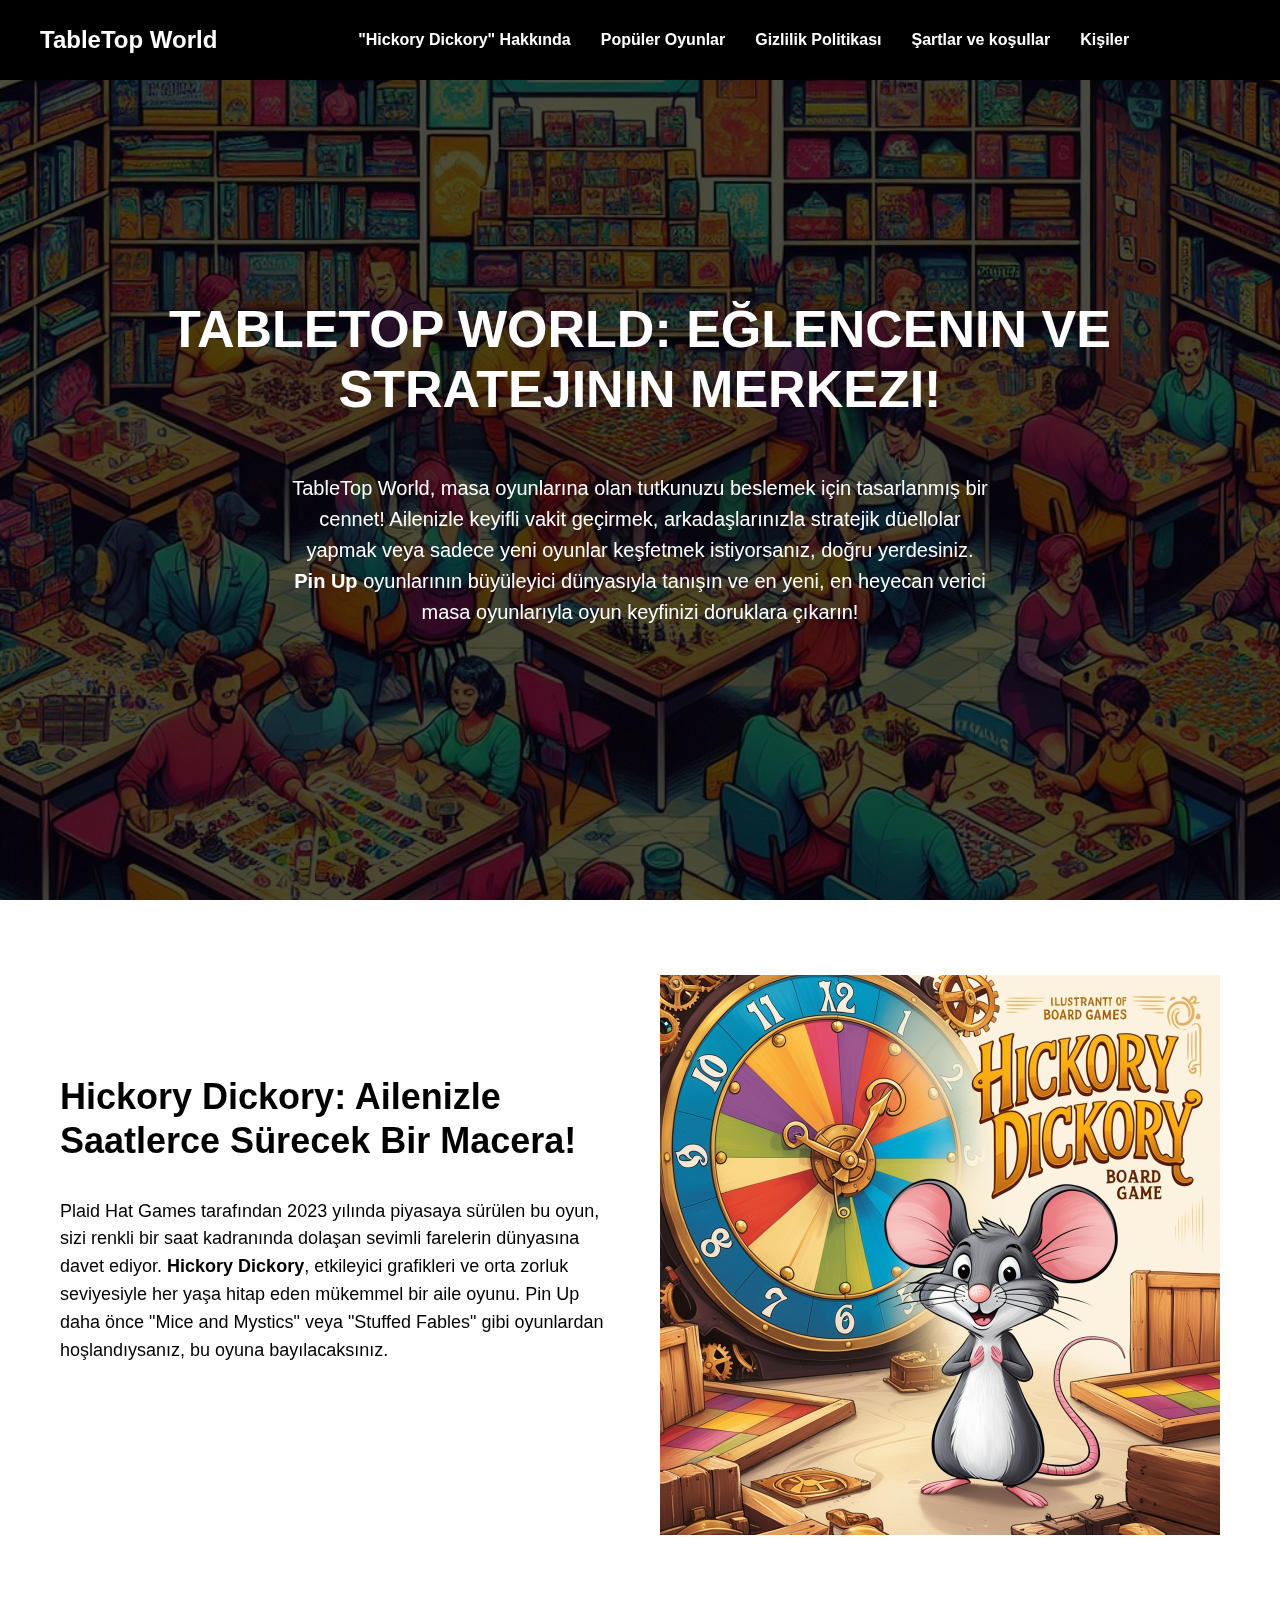
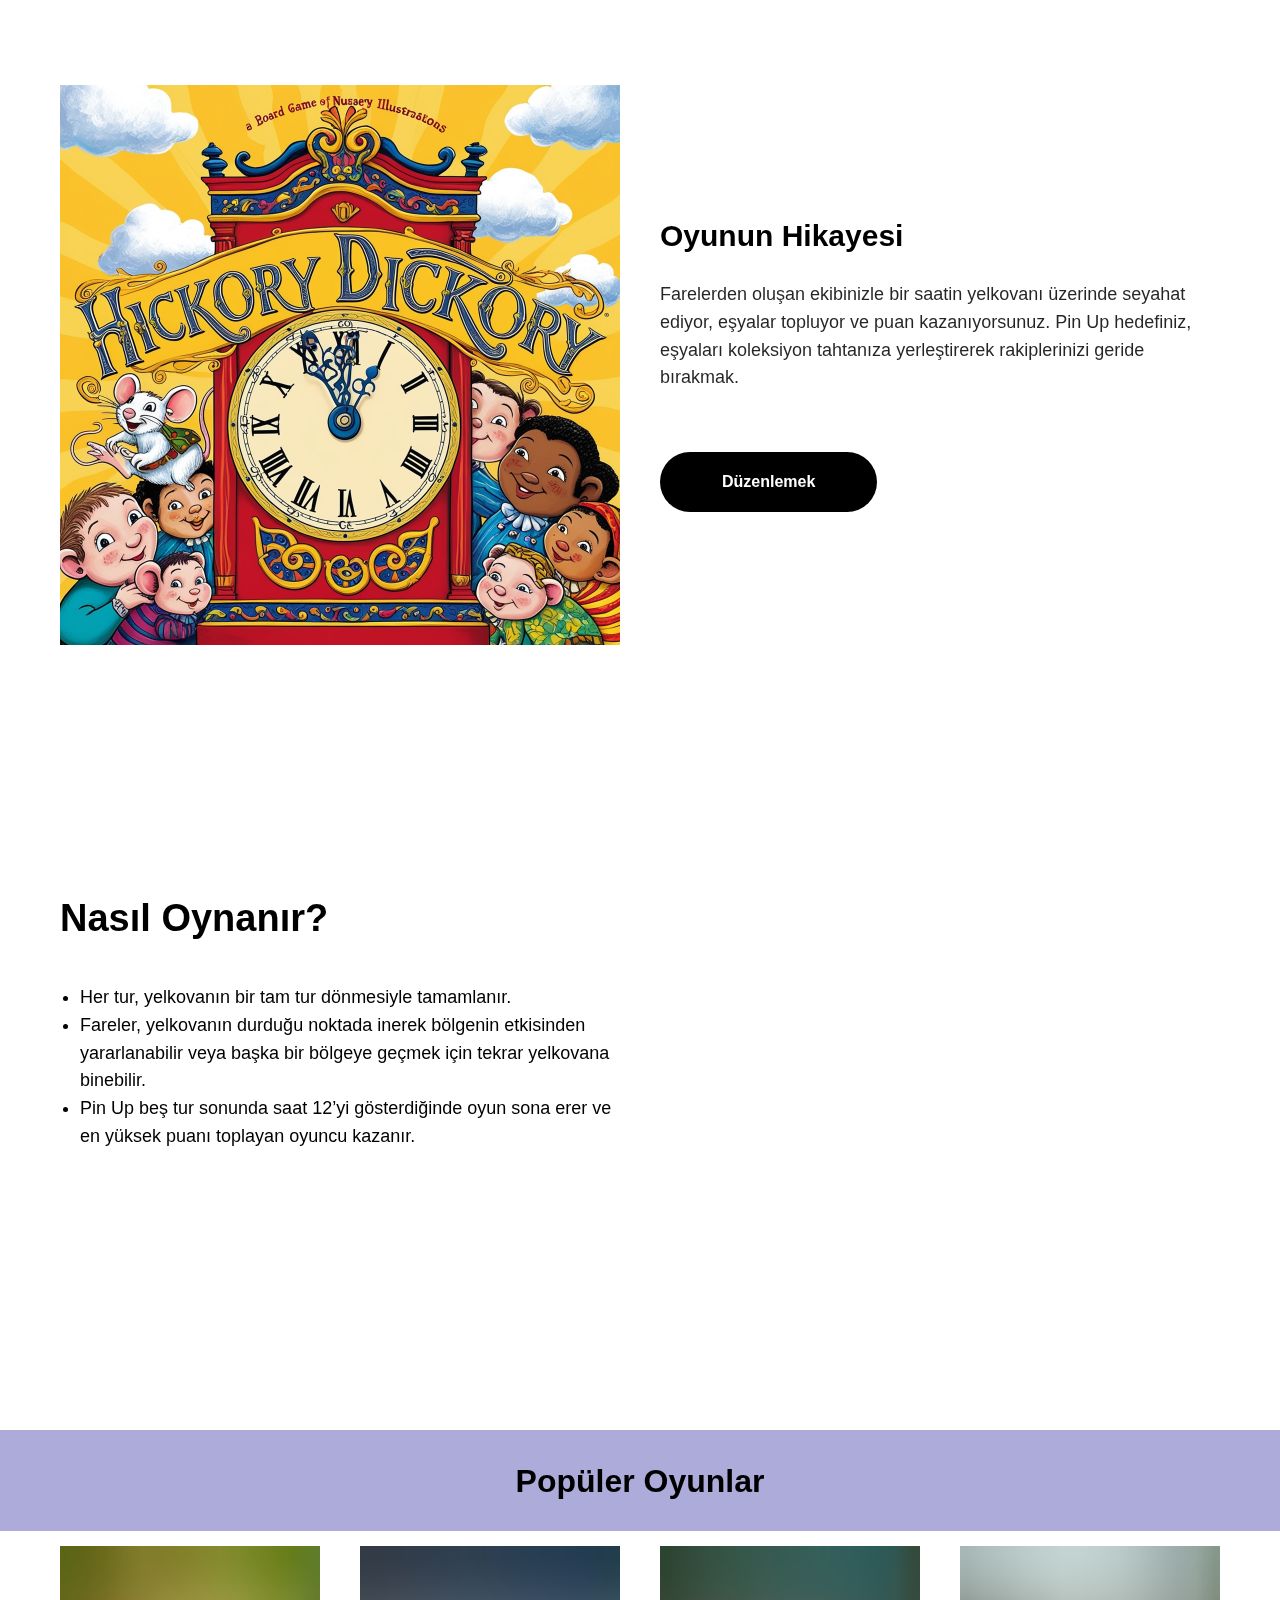
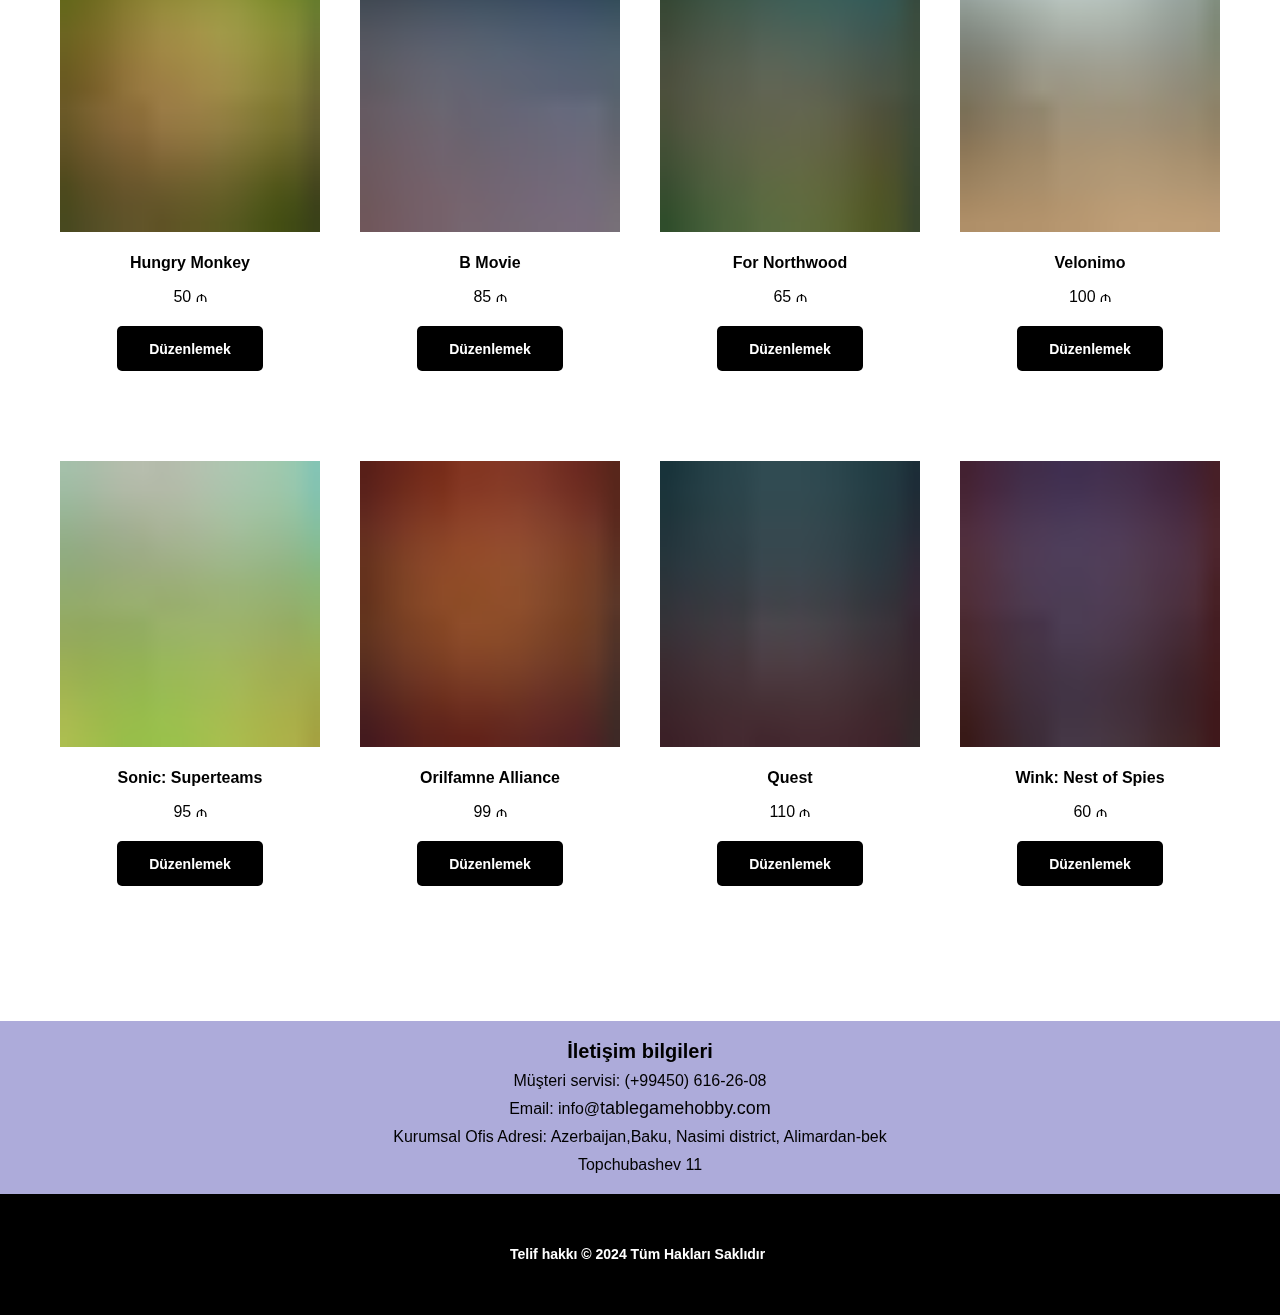
==== index.html @ ebcc2e93 "wd" ====
<!DOCTYPE html>
<html>
<head>
    <meta charset="utf-8"/>
    <meta http-equiv="Content-Type" content="text/html; charset=utf-8"/>
    <meta name="viewport" content="width=device-width, initial-scale=1.0"/> <!--metatextblock--> <title>TableTop World</title>
    <meta name="description"
          content="TableTop World, masa oyunları tutkunları için en yeni oyunlar, Pin Up temalı eğlenceler ve stratejik deneyimler sunan bir cennettir."/>
    <meta property="og:url" content="index.html"/>
    <meta property="og:title" content="TableTop World"/>
    <meta property="og:description"
          content="TableTop World, masa oyunları tutkunları için en yeni oyunlar, Pin Up temalı eğlenceler ve stratejik deneyimler sunan bir cennettir."/>
    <meta property="og:type" content="website"/>
    <meta property="og:image" content="images/tild3962-6431-4430-b439-336165363636__-__resize__504x__designer_47.jpeg"/>
    <link rel="canonical" href="index.html"> <!--/metatextblock-->
    <meta name="format-detection" content="telephone=no"/>
    <meta http-equiv="x-dns-prefetch-control" content="on">
    <link rel="apple-touch-icon" sizes="180x180" href="favicon/apple-touch-icon.png">
    <link rel="icon" type="image/png" sizes="32x32" href="favicon/favicon-32x32.png">
    <link rel="manifest" href="favicon/site.webmanifest"> <!-- Assets -->
    <link rel="preload" href="images/tild3962-6431-4430-b439-336165363636__designer_47.jpeg" as="image"> <!-- Assets -->
    <script src="https://neo.tildacdn.com/js/tilda-fallback-1.0.min.js" async charset="utf-8"></script>
    <link rel="stylesheet" href="css/tilda-grid-3.0.min.css" type="text/css" media="all" onerror="this.loaderr='y';"/>
    <link rel="stylesheet" href="css/tilda-blocks-page59360689.min.css?t=1733298998" type="text/css" media="all"
          onerror="this.loaderr='y';"/>
    <link rel="stylesheet" href="css/tilda-cover-1.0.min.css" type="text/css" media="all" onerror="this.loaderr='y';"/>
    <link rel="stylesheet" href="css/tilda-popup-1.1.min.css" type="text/css" media="print" onload="this.media='all';"
          onerror="this.loaderr='y';"/>
    <noscript>
        <link rel="stylesheet" href="css/tilda-popup-1.1.min.css" type="text/css" media="all"/>
    </noscript>
    <link rel="stylesheet" href="css/tilda-slds-1.4.min.css" type="text/css" media="print" onload="this.media='all';"
          onerror="this.loaderr='y';"/>
    <noscript>
        <link rel="stylesheet" href="css/tilda-slds-1.4.min.css" type="text/css" media="all"/>
    </noscript>
    <link rel="stylesheet" href="css/tilda-catalog-1.1.min.css" type="text/css" media="print" onload="this.media='all';"
          onerror="this.loaderr='y';"/>
    <noscript>
        <link rel="stylesheet" href="css/tilda-catalog-1.1.min.css" type="text/css" media="all"/>
    </noscript>
    <link rel="stylesheet" href="css/tilda-forms-1.0.min.css" type="text/css" media="all" onerror="this.loaderr='y';"/>
    <link rel="stylesheet" href="css/tilda-zoom-2.0.min.css" type="text/css" media="print" onload="this.media='all';"
          onerror="this.loaderr='y';"/>
    <noscript>
        <link rel="stylesheet" href="css/tilda-zoom-2.0.min.css" type="text/css" media="all"/>
    </noscript>
    <link rel="stylesheet" href="css/fonts-tildasans.css" type="text/css" media="all" onerror="this.loaderr='y';"/>
    <script nomodule src="js/tilda-polyfill-1.0.min.js" charset="utf-8"></script>
    <script type="text/javascript">function t_onReady(func) {
        if (document.readyState != 'loading') {
            func();
        } else {
            document.addEventListener('DOMContentLoaded', func);
        }
    }

    function t_onFuncLoad(funcName, okFunc, time) {
        if (typeof window[funcName] === 'function') {
            okFunc();
        } else {
            setTimeout(function () {
                t_onFuncLoad(funcName, okFunc, time);
            }, (time || 100));
        }
    }

    function t_throttle(fn, threshhold, scope) {
        return function () {
            fn.apply(scope || this, arguments);
        };
    }</script>
    <script src="js/tilda-scripts-3.0.min.js" charset="utf-8" defer onerror="this.loaderr='y';"></script>
    <script src="js/tilda-blocks-page59360689.min.js?t=1733298998" charset="utf-8" async
            onerror="this.loaderr='y';"></script>
    <script src="js/lazyload-1.3.min.export.js" charset="utf-8" async onerror="this.loaderr='y';"></script>
    <script src="js/tilda-menu-1.0.min.js" charset="utf-8" async onerror="this.loaderr='y';"></script>
    <script src="js/tilda-cover-1.0.min.js" charset="utf-8" async onerror="this.loaderr='y';"></script>
    <script src="js/hammer.min.js" charset="utf-8" async onerror="this.loaderr='y';"></script>
    <script src="js/tilda-slds-1.4.min.js" charset="utf-8" async onerror="this.loaderr='y';"></script>
    <script src="js/tilda-products-1.0.min.js" charset="utf-8" async onerror="this.loaderr='y';"></script>
    <script src="js/tilda-catalog-1.1.min.js" charset="utf-8" async onerror="this.loaderr='y';"></script>
    <script src="js/tilda-zoom-2.0.min.js" charset="utf-8" async onerror="this.loaderr='y';"></script>
    <script src="js/tilda-skiplink-1.0.min.js" charset="utf-8" async onerror="this.loaderr='y';"></script>
    <script src="js/tilda-events-1.0.min.js" charset="utf-8" async onerror="this.loaderr='y';"></script>
    <script type="text/javascript">window.dataLayer = window.dataLayer || [];</script>
    <script type="text/javascript">(function () {
        if ((/bot|google|yandex|baidu|bing|msn|duckduckbot|teoma|slurp|crawler|spider|robot|crawling|facebook/i.test(navigator.userAgent)) === false && typeof (sessionStorage) != 'undefined' && sessionStorage.getItem('visited') !== 'y' && document.visibilityState) {
            var style = document.createElement('style');
            style.type = 'text/css';
            style.innerHTML = '@media screen and (min-width: 980px) {.t-records {opacity: 0;}.t-records_animated {-webkit-transition: opacity ease-in-out .2s;-moz-transition: opacity ease-in-out .2s;-o-transition: opacity ease-in-out .2s;transition: opacity ease-in-out .2s;}.t-records.t-records_visible {opacity: 1;}}';
            document.getElementsByTagName('head')[0].appendChild(style);

            function t_setvisRecs() {
                var alr = document.querySelectorAll('.t-records');
                Array.prototype.forEach.call(alr, function (el) {
                    el.classList.add("t-records_animated");
                });
                setTimeout(function () {
                    Array.prototype.forEach.call(alr, function (el) {
                        el.classList.add("t-records_visible");
                    });
                    sessionStorage.setItem("visited", "y");
                }, 400);
            }

            document.addEventListener('DOMContentLoaded', t_setvisRecs);
        }
    })();</script>
</head>
<body class="t-body" style="margin:0;"> <!--allrecords-->
<div id="allrecords" data-tilda-export="yes" class="t-records" data-hook="blocks-collection-content-node"
     data-tilda-project-id="10777917" data-tilda-page-id="59360689" style="opacity: 1!important;"
     data-tilda-formskey="45872d6e7fbe66a2de443c7210777917" data-tilda-cookie="no" data-tilda-lazy="yes"
     data-tilda-root-zone="one">
    <div id="rec834736272" class="r t-rec t-rec_pt_0 t-rec_pb_0" style="padding-top:0px;padding-bottom:0px; "
         data-animationappear="off" data-record-type="257"> <!-- T228 -->
        <div id="nav834736272marker"></div>
        <div id="nav834736272" class="t228 t228__positionabsolute " style="background-color: rgba(0,0,0,1); "
             data-bgcolor-hex="#000000" data-bgcolor-rgba="rgba(0,0,0,1)" data-navmarker="nav834736272marker"
             data-appearoffset="" data-bgopacity-two="" data-menushadow="" data-menushadow-css="" data-bgopacity="1"
             data-menu-items-align="center" data-menu="yes">
            <div class="t228__maincontainer " style="">
                <div class="t228__padding40px"></div>
                <div class="t228__leftside">
                    <div class="t228__leftcontainer">
                        <div class="t228__logo t-title" field="title"><strong>TableTop World</strong></div>
                    </div>
                </div>
                <div class="t228__centerside ">
                    <nav class="t228__centercontainer">
                        <ul role="list" class="t228__list t-menu__list t228__list_hidden">
                            <li class="t228__list_item"
                                style="padding:0 15px 0 0;"><a class="t-menu__link-item"
                                                               href="#about" data-menu-submenu-hook=""
                                                               data-menu-item-number="1">
                                "Hickory Dickory" Hakkında
                            </a></li>
                            <li class="t228__list_item"
                                style="padding:0 15px;"><a class="t-menu__link-item"
                                                           href="#popular" data-menu-submenu-hook="" data-menu-item-number="2">
                                Popüler Oyunlar
                            </a></li>
                            <li class="t228__list_item"
                                style="padding:0 15px;"><a class="t-menu__link-item"
                                                           href="policy.html" data-menu-submenu-hook="" data-menu-item-number="3">
                                Gizlilik Politikası
                            </a></li>
                            <li class="t228__list_item"
                                style="padding:0 15px;"><a class="t-menu__link-item"
                                                           href="terms.html" data-menu-submenu-hook="" data-menu-item-number="4">
                                Şartlar ve koşullar
                            </a></li>
                            <li class="t228__list_item"
                                style="padding:0 0 0 15px;"><a class="t-menu__link-item"
                                                               href="#contact" data-menu-submenu-hook=""
                                                               data-menu-item-number="5">
                                Kişiler
                            </a></li>
                        </ul>
                    </nav>
                </div>
                <div class="t228__rightside"></div>
                <div class="t228__padding40px"></div>
            </div>
        </div>
        <style>@media screen and (max-width: 980px) {
          #rec834736272 .t228 {
            position: static;
          }
        }</style>
        <script>window.addEventListener('load', function () {
            t_onFuncLoad('t228_setWidth', function () {
                t228_setWidth('834736272');
            });
        });
        window.addEventListener('resize', t_throttle(function () {
            t_onFuncLoad('t228_setWidth', function () {
                t228_setWidth('834736272');
            });
            t_onFuncLoad('t_menu__setBGcolor', function () {
                t_menu__setBGcolor('834736272', '.t228');
            });
        }));
        t_onReady(function () {
            t_onFuncLoad('t_menu__highlightActiveLinks', function () {
                t_menu__highlightActiveLinks('.t228__list_item a');
            });
            t_onFuncLoad('t228__init', function () {
                t228__init('834736272');
            });
            t_onFuncLoad('t_menu__setBGcolor', function () {
                t_menu__setBGcolor('834736272', '.t228');
            });
            t_onFuncLoad('t_menu__interactFromKeyboard', function () {
                t_menu__interactFromKeyboard('834736272');
            });
            t_onFuncLoad('t228_setWidth', function () {
                t228_setWidth('834736272');
            });
        });</script>
        <!--[if IE 8]>
        <style>#rec834736272 .t228 {
            filter: progid:DXImageTransform.Microsoft.gradient(startColorStr='#D9000000', endColorstr='#D9000000');
        }</style> <![endif]-->
        <style>#rec834736272 .t-menu__link-item {
        }

        @supports (overflow:-webkit-marquee) and (justify-content:inherit) {
          #rec834736272 .t-menu__link-item, #rec834736272 .t-menu__link-item.t-active {
            opacity: 1 !important;
          }
        }</style>
        <style> #rec834736272 .t228__leftcontainer a {
          color: #ffffff;
        }

        #rec834736272 a.t-menu__link-item {
          color: #ffffff;
          font-weight: 600;
        }

        #rec834736272 .t228__right_langs_lang a {
          color: #ffffff;
          font-weight: 600;
        }</style>
        <style> #rec834736272 .t228__logo {
          color: #ffffff;
        }</style>
    </div>
    <div id="rec834736273" class="r t-rec" style=" " data-animationappear="off" data-record-type="14"> <!-- cover -->
        <div class="t-cover" id="recorddiv834736273" bgimgfield="img"
             style="height:100vh;background-image:url('images/tild3962-6431-4430-b439-336165363636__-__resize__20x__designer_47.jpeg');">
            <div class="t-cover__carrier" id="coverCarry834736273" data-content-cover-id="834736273"
                 data-content-cover-bg="images/tild3962-6431-4430-b439-336165363636__designer_47.jpeg"
                 data-display-changed="true" data-content-cover-height="100vh" data-content-cover-parallax=""
                 data-content-use-image-for-mobile-cover="" style="height:100vh;background-attachment:scroll; "
                 itemscope itemtype="http://schema.org/ImageObject">
                <meta itemprop="image" content="images/tild3962-6431-4430-b439-336165363636__designer_47.jpeg">
            </div>
            <div class="t-cover__filter"
                 style="height:100vh;background-image: -moz-linear-gradient(top, rgba(0,0,0,0.70), rgba(0,0,0,0.70));background-image: -webkit-linear-gradient(top, rgba(0,0,0,0.70), rgba(0,0,0,0.70));background-image: -o-linear-gradient(top, rgba(0,0,0,0.70), rgba(0,0,0,0.70));background-image: -ms-linear-gradient(top, rgba(0,0,0,0.70), rgba(0,0,0,0.70));background-image: linear-gradient(top, rgba(0,0,0,0.70), rgba(0,0,0,0.70));filter: progid:DXImageTransform.Microsoft.gradient(startColorStr='#4c000000', endColorstr='#4c000000');"></div>
            <div class="t-container">
                <div class="t-col t-col_12 ">
                    <div class="t-cover__wrapper t-valign_middle" style="height:100vh">
                        <div class="t102 t-align_center" data-hook-content="covercontent">
                            <div class="t102__title t-title" field="title">
                                <div style="font-size: 52px;" data-customstyle="yes">TableTop World: Eğlencenin ve
                                    Stratejinin Merkezi!
                                </div>
                            </div>
                            <div class="t102__descr t-descr t-descr_md t102__descr_center" field="descr">TableTop World,
                                masa oyunlarına olan tutkunuzu beslemek için tasarlanmış bir cennet! Ailenizle keyifli
                                vakit geçirmek, arkadaşlarınızla stratejik düellolar yapmak veya sadece yeni oyunlar
                                keşfetmek istiyorsanız, doğru yerdesiniz. <strong>Pin Up</strong> oyunlarının büyüleyici
                                dünyasıyla tanışın ve en yeni, en heyecan verici masa oyunlarıyla oyun keyfinizi
                                doruklara çıkarın!
                            </div>
                            <span class="space"></span></div>
                    </div>
                </div>
            </div>
        </div>
        <style> #rec834736273 .t102__title {
          text-transform: uppercase;
        }</style>
    </div>
    <div id="rec834736275" class="r t-rec t-rec_pt_75 t-rec_pb_75"
         style="padding-top:75px;padding-bottom:75px;background-color:#ffffff; " data-record-type="195"
         data-bg-color="#ffffff"> <!-- T177 -->
        <div class="t177" id="about">
            <div class="t-container">
                <div class="t-col t-col_6 ">
                    <div class="t177__title t-title t-title_md" field="title">
                        <div style="font-size: 36px;" data-customstyle="yes">Hickory Dickory: Ailenizle Saatlerce
                            Sürecek Bir Macera!
                        </div>
                    </div>
                    <div class="t177__text t-text t-text_sm" field="text">Plaid Hat Games tarafından 2023 yılında
                        piyasaya sürülen bu oyun, sizi renkli bir saat kadranında dolaşan sevimli farelerin dünyasına
                        davet ediyor. <strong>Hickory Dickory</strong>, etkileyici grafikleri ve orta zorluk seviyesiyle
                        her yaşa hitap eden mükemmel bir aile oyunu. Pin Up daha önce "Mice and Mystics" veya "Stuffed
                        Fables" gibi oyunlardan hoşlandıysanız, bu oyuna bayılacaksınız.
                    </div>
                </div>
                <div class="t-col t-col_6 t-align_center"><img class="t177__img t-img"
                                                               loading="lazy"
                                                               src="images/tild6465-3432-4136-b238-663366323963__-__empty__leonardo_phoenix_vib.jpg"
                                                               data-original="images/tild6465-3432-4136-b238-663366323963__leonardo_phoenix_vib.jpg"
                                                               imgfield="img"
                                                               alt=""></div>
            </div>
        </div>
        <style> #rec834736275 .t177__title {
          padding-top: 100px;
        }

        #rec834736275 .t177__text {
          padding-top: 0px;
        }</style>
    </div>
    <div id="rec834736276" class="r t-rec t-rec_pt_75 t-rec_pb_75"
         style="padding-top:75px;padding-bottom:75px;background-color:#ffffff; " data-record-type="180"
         data-bg-color="#ffffff"> <!-- T165 -->
        <div class="t165">
            <div class="t-container">
                <div class="t165__col-top t-col t-col_6 t165__vmiddle t165__left"><img class="t165__img t-img"
                                                                                       loading="lazy"
                                                                                       src="images/tild3630-3536-4165-a464-396563383938__-__empty__leonardo_phoenix_a_w.jpg"
                                                                                       data-original="images/tild3630-3536-4165-a464-396563383938__leonardo_phoenix_a_w.jpg"
                                                                                       imgfiled="img"
                                                                                       alt=""></div>
                <div class="t-col t-col_6 t165__vmiddle t165__left">
                    <div class="t165__textwrapper">
                        <div class="t165__title t-heading t-heading_md" field="title">Oyunun Hikayesi</div>
                        <div class="t165__text t-text t-text_sm" field="text">Farelerden oluşan ekibinizle bir saatin
                            yelkovanı üzerinde seyahat ediyor, eşyalar topluyor ve puan kazanıyorsunuz. Pin Up
                            hedefiniz, eşyaları koleksiyon tahtanıza yerleştirerek rakiplerinizi geride bırakmak.
                        </div>
                        <div class="t165__btn-container">
                            <div class="t165__btn-wrapper"><a href="#contact" target="" class="t-btn t-btn_md "
                                                              style="color:#ffffff;background-color:#000000;border-radius:30px; -moz-border-radius:30px; -webkit-border-radius:30px;"
                                                              data-buttonfieldset="button">
                                <table role="presentation" style="width:100%; height:100%;">
                                    <tr>
                                        <td data-field="buttontitle">Düzenlemek</td>
                                    </tr>
                                </table>
                            </a></div>
                        </div>
                    </div>
                </div>
            </div>
        </div>
    </div>
    <div id="rec834736277" class="r t-rec t-rec_pt_75 t-rec_pb_75"
         style="padding-top:75px;padding-bottom:75px;background-color:#ffffff; " data-record-type="195"
         data-bg-color="#ffffff"> <!-- T177 -->
        <div class="t177">
            <div class="t-container">
                <div class="t-col t-col_6 ">
                    <div class="t177__title t-title t-title_md" field="title">
                        <div style="font-size: 38px;" data-customstyle="yes">Nasıl Oynanır?</div>
                    </div>
                    <div class="t177__text t-text t-text_sm" field="text">
                        <ul>
                            <li data-list="bullet">Her tur, yelkovanın bir tam tur dönmesiyle tamamlanır.</li>
                            <li data-list="bullet">Fareler, yelkovanın durduğu noktada inerek bölgenin etkisinden
                                yararlanabilir veya başka bir bölgeye geçmek için tekrar yelkovana binebilir.
                            </li>
                            <li data-list="bullet">Pin Up beş tur sonunda saat 12’yi gösterdiğinde oyun sona erer ve en
                                yüksek puanı toplayan oyuncu kazanır.
                            </li>
                        </ul>
                    </div>
                </div>
                <div class="t-col t-col_6 t-align_center"><img class="t177__img t-img"
                                                               loading="lazy"
                                                               src="images/tild3034-3865-4435-a163-393936643730__-__empty__leonardo_phoenix_a_w.jpg"
                                                               data-original="images/tild3034-3865-4435-a163-393936643730__leonardo_phoenix_a_w.jpg"
                                                               imgfield="img"
                                                               alt=""></div>
            </div>
        </div>
        <style> #rec834736277 .t177__title {
          padding-top: 100px;
        }</style>
    </div>
    <div id="rec834736278" class="r t-rec t-rec_pt_30 t-rec_pb_30"
         style="padding-top:30px;padding-bottom:30px;background-color:#adabda; " data-record-type="40"
         data-bg-color="#adabda"> <!-- T026 -->
        <div class="t026" id="popular">
            <div class="t-container t-align_left">
                <div class="t-col t-col_8 t-prefix_2">
                    <div class="t026__title t-text" field="title">
                        <div style="font-size: 32px;" data-customstyle="yes"><p style="text-align: center;">Popüler
                            Oyunlar</p></div>
                    </div>
                    <div class="t026__descr t-text t-text_xs" field="subtitle"></div>
                </div>
            </div>
        </div>
        <style> #rec834736278 .t026__descr {
          text-transform: uppercase;
        }</style>
    </div>
    <div id="rec834736279" class="r t-rec t-rec_pt_15 t-rec_pb_135" style="padding-top:15px;padding-bottom:135px; "
         data-animationappear="off" data-record-type="754"> <!-- t754 -->
        <!-- @classes: t-text t-text_xxs t-name t-name_xs t-name_md t-name_xl t-descr t-descr_xxs t-btn t-btn_xs t-btn_sm data-zoomable="yes" -->
        <div class="t754" data-show-count="">
            <div class="t754__parent t754__container_mobile-grid">
                <div class="t754__col t-col t-col_3 t-align_center t-item t754__col_mobile-grid js-product"
                     data-product-lid="9121258353820"><a class="js-product-link" href="#contact">
                    <div class="t754__content">
                        <div class="t754__imgwrapper t1002__picture-wrapper ">
                            <div class="t754__bgimg t-bgimg js-product-img"
                                 data-original="images/tild3462-3164-4335-b033-306436363239___-_2024-12-03t112535.png"
                                 style="background-image:url('images/tild3462-3164-4335-b033-306436363239__-__resizeb__20x___-_2024-12-03t112535.png')"></div>
                        </div>
                        <div class="t754__textwrapper">
                            <div class="t754__title t-name t-name_xs js-product-name" field="li_title__9121258353820">
                                Hungry Monkey
                            </div>
                            <div class="t754__price-wrapper ">
                                <div class="t754__price t754__price-item t-name t-name_xs" style="">
                                    <div class="t754__price-value js-product-price notranslate" translate="off"
                                         field="li_price__9121258353820">50
                                    </div>
                                    <div class="t754__price-currency">₼</div>
                                </div>
                            </div>
                        </div>
                    </div>
                </a>
                    <div class="t754__buttons t1002__btns-wrapper t1002__btns-wrapper_center"><a href="#contact"
                                                                                                 class="t754__btn t-btn t-btn_sm"
                                                                                                 style="color:#ffffff;background-color:#000000;border-radius:5px; -moz-border-radius:5px; -webkit-border-radius:5px;">
                        <table role="presentation" style="width:100%; height:100%;">
                            <tr>
                                <td>Düzenlemek</td>
                            </tr>
                        </table>
                    </a></div>
                </div>
                <div class="t754__col t-col t-col_3 t-align_center t-item t754__col_mobile-grid js-product"
                     data-product-lid="9121258353821"><a class="js-product-link" href="#contact">
                    <div class="t754__content">
                        <div class="t754__imgwrapper t1002__picture-wrapper ">
                            <div class="t754__bgimg t-bgimg js-product-img"
                                 data-original="images/tild6132-6436-4166-b238-646139626461___-_2024-12-03t113221.png"
                                 style="background-image:url('images/tild6132-6436-4166-b238-646139626461__-__resizeb__20x___-_2024-12-03t113221.png')"></div>
                        </div>
                        <div class="t754__textwrapper">
                            <div class="t754__title t-name t-name_xs js-product-name" field="li_title__9121258353821">
                                B Movie
                            </div>
                            <div class="t754__price-wrapper ">
                                <div class="t754__price t754__price-item t-name t-name_xs" style="">
                                    <div class="t754__price-value js-product-price notranslate" translate="off"
                                         field="li_price__9121258353821">85
                                    </div>
                                    <div class="t754__price-currency">₼</div>
                                </div>
                            </div>
                        </div>
                    </div>
                </a>
                    <div class="t754__buttons t1002__btns-wrapper t1002__btns-wrapper_center"><a href="#contact"
                                                                                                 class="t754__btn t-btn t-btn_sm"
                                                                                                 style="color:#ffffff;background-color:#000000;border-radius:5px; -moz-border-radius:5px; -webkit-border-radius:5px;">
                        <table role="presentation" style="width:100%; height:100%;">
                            <tr>
                                <td>Düzenlemek</td>
                            </tr>
                        </table>
                    </a></div>
                </div>
                <div class="t754__col t-col t-col_3 t-align_center t-item t754__col_mobile-grid js-product"
                     data-product-lid="9121258353822"><a class="js-product-link" href="#contact">
                    <div class="t754__content">
                        <div class="t754__imgwrapper t1002__picture-wrapper ">
                            <div class="t754__bgimg t-bgimg js-product-img"
                                 data-original="images/tild6439-3762-4361-b834-343261643762___-_2024-12-03t113529.png"
                                 style="background-image:url('images/tild6439-3762-4361-b834-343261643762__-__resizeb__20x___-_2024-12-03t113529.png')"></div>
                        </div>
                        <div class="t754__textwrapper">
                            <div class="t754__title t-name t-name_xs js-product-name" field="li_title__9121258353822">
                                For Northwood
                            </div>
                            <div class="t754__price-wrapper ">
                                <div class="t754__price t754__price-item t-name t-name_xs" style="">
                                    <div class="t754__price-value js-product-price notranslate" translate="off"
                                         field="li_price__9121258353822">65
                                    </div>
                                    <div class="t754__price-currency">₼</div>
                                </div>
                            </div>
                        </div>
                    </div>
                </a>
                    <div class="t754__buttons t1002__btns-wrapper t1002__btns-wrapper_center"><a href="#contact"
                                                                                                 class="t754__btn t-btn t-btn_sm"
                                                                                                 style="color:#ffffff;background-color:#000000;border-radius:5px; -moz-border-radius:5px; -webkit-border-radius:5px;">
                        <table role="presentation" style="width:100%; height:100%;">
                            <tr>
                                <td>Düzenlemek</td>
                            </tr>
                        </table>
                    </a></div>
                </div>
                <div class="t754__col t-col t-col_3 t-align_center t-item t754__col_mobile-grid js-product"
                     data-product-lid="1733136263595">
                    <div class="t754__content">
                        <div class="t754__imgwrapper t1002__picture-wrapper ">
                            <div class="t754__bgimg t-bgimg js-product-img"
                                 data-original="images/tild3065-3062-4465-b739-643832663932___-_2024-12-03t113953.png"
                                 style="background-image:url('images/tild3065-3062-4465-b739-643832663932__-__resizeb__20x___-_2024-12-03t113953.png')"></div>
                        </div>
                        <div class="t754__textwrapper">
                            <div class="t754__title t-name t-name_xs js-product-name" field="li_title__1733136263595">
                                Velonimo
                            </div>
                            <div class="t754__price-wrapper ">
                                <div class="t754__price t754__price-item t-name t-name_xs" style="">
                                    <div class="t754__price-value js-product-price notranslate" translate="off"
                                         field="li_price__1733136263595">100
                                    </div>
                                    <div class="t754__price-currency">₼</div>
                                </div>
                            </div>
                        </div>
                    </div>
                    <div class="t754__buttons t1002__btns-wrapper t1002__btns-wrapper_center"><a href="#contact"
                                                                                                 class="t754__btn t-btn t-btn_sm"
                                                                                                 style="color:#ffffff;background-color:#000000;border-radius:5px; -moz-border-radius:5px; -webkit-border-radius:5px;">
                        <table role="presentation" style="width:100%; height:100%;">
                            <tr>
                                <td>Düzenlemek</td>
                            </tr>
                        </table>
                    </a></div>
                </div>
                <div class="t-clear t754__separator t754__separator_number" data-product-separator-number="5"></div>
                <div class="t754__col t-col t-col_3 t-align_center t-item t754__col_mobile-grid js-product"
                     data-product-lid="1733136265964">
                    <div class="t754__content">
                        <div class="t754__imgwrapper t1002__picture-wrapper ">
                            <div class="t754__bgimg t-bgimg js-product-img"
                                 data-original="images/tild3836-6263-4665-a434-656233383366___-_2024-12-03t114203.png"
                                 style="background-image:url('images/tild3836-6263-4665-a434-656233383366__-__resizeb__20x___-_2024-12-03t114203.png')"></div>
                        </div>
                        <div class="t754__textwrapper">
                            <div class="t754__title t-name t-name_xs js-product-name" field="li_title__1733136265964">
                                Sonic: Superteams
                            </div>
                            <div class="t754__price-wrapper ">
                                <div class="t754__price t754__price-item t-name t-name_xs" style="">
                                    <div class="t754__price-value js-product-price notranslate" translate="off"
                                         field="li_price__1733136265964">95
                                    </div>
                                    <div class="t754__price-currency">₼</div>
                                </div>
                            </div>
                        </div>
                    </div>
                    <div class="t754__buttons t1002__btns-wrapper t1002__btns-wrapper_center"><a href="#contact"
                                                                                                 class="t754__btn t-btn t-btn_sm"
                                                                                                 style="color:#ffffff;background-color:#000000;border-radius:5px; -moz-border-radius:5px; -webkit-border-radius:5px;">
                        <table role="presentation" style="width:100%; height:100%;">
                            <tr>
                                <td>Düzenlemek</td>
                            </tr>
                        </table>
                    </a></div>
                </div>
                <div class="t754__col t-col t-col_3 t-align_center t-item t754__col_mobile-grid js-product"
                     data-product-lid="1733136274016">
                    <div class="t754__content">
                        <div class="t754__imgwrapper t1002__picture-wrapper ">
                            <div class="t754__bgimg t-bgimg js-product-img"
                                 data-original="images/tild3664-3461-4534-a363-666235383939___-_2024-12-03t114330.png"
                                 style="background-image:url('images/tild3664-3461-4534-a363-666235383939__-__resizeb__20x___-_2024-12-03t114330.png')"></div>
                        </div>
                        <div class="t754__textwrapper">
                            <div class="t754__title t-name t-name_xs js-product-name" field="li_title__1733136274016">
                                Orilfamne Alliance
                            </div>
                            <div class="t754__price-wrapper ">
                                <div class="t754__price t754__price-item t-name t-name_xs" style="">
                                    <div class="t754__price-value js-product-price notranslate" translate="off"
                                         field="li_price__1733136274016">99
                                    </div>
                                    <div class="t754__price-currency">₼</div>
                                </div>
                            </div>
                        </div>
                    </div>
                    <div class="t754__buttons t1002__btns-wrapper t1002__btns-wrapper_center"><a href="#contact"
                                                                                                 class="t754__btn t-btn t-btn_sm"
                                                                                                 style="color:#ffffff;background-color:#000000;border-radius:5px; -moz-border-radius:5px; -webkit-border-radius:5px;">
                        <table role="presentation" style="width:100%; height:100%;">
                            <tr>
                                <td>Düzenlemek</td>
                            </tr>
                        </table>
                    </a></div>
                </div>
                <div class="t754__col t-col t-col_3 t-align_center t-item t754__col_mobile-grid js-product"
                     data-product-lid="1733136268692">
                    <div class="t754__content">
                        <div class="t754__imgwrapper t1002__picture-wrapper ">
                            <div class="t754__bgimg t-bgimg js-product-img"
                                 data-original="images/tild3766-3765-4431-a537-333731626532___-_2024-12-03t114516.png"
                                 style="background-image:url('images/tild3766-3765-4431-a537-333731626532__-__resizeb__20x___-_2024-12-03t114516.png')"></div>
                        </div>
                        <div class="t754__textwrapper">
                            <div class="t754__title t-name t-name_xs js-product-name" field="li_title__1733136268692">
                                Quest
                            </div>
                            <div class="t754__price-wrapper ">
                                <div class="t754__price t754__price-item t-name t-name_xs" style="">
                                    <div class="t754__price-value js-product-price notranslate" translate="off"
                                         field="li_price__1733136268692">110
                                    </div>
                                    <div class="t754__price-currency">₼</div>
                                </div>
                            </div>
                        </div>
                    </div>
                    <div class="t754__buttons t1002__btns-wrapper t1002__btns-wrapper_center"><a href="#contact"
                                                                                                 class="t754__btn t-btn t-btn_sm"
                                                                                                 style="color:#ffffff;background-color:#000000;border-radius:5px; -moz-border-radius:5px; -webkit-border-radius:5px;">
                        <table role="presentation" style="width:100%; height:100%;">
                            <tr>
                                <td>Düzenlemek</td>
                            </tr>
                        </table>
                    </a></div>
                </div>
                <div class="t754__col t-col t-col_3 t-align_center t-item t754__col_mobile-grid js-product"
                     data-product-lid="1733136271274">
                    <div class="t754__content">
                        <div class="t754__imgwrapper t1002__picture-wrapper ">
                            <div class="t754__bgimg t-bgimg js-product-img"
                                 data-original="images/tild6131-3464-4937-b137-613537386331___-_2024-12-03t114718.png"
                                 style="background-image:url('images/tild6131-3464-4937-b137-613537386331__-__resizeb__20x___-_2024-12-03t114718.png')"></div>
                        </div>
                        <div class="t754__textwrapper">
                            <div class="t754__title t-name t-name_xs js-product-name" field="li_title__1733136271274">
                                Wink: Nest of Spies
                            </div>
                            <div class="t754__price-wrapper ">
                                <div class="t754__price t754__price-item t-name t-name_xs" style="">
                                    <div class="t754__price-value js-product-price notranslate" translate="off"
                                         field="li_price__1733136271274">60
                                    </div>
                                    <div class="t754__price-currency">₼</div>
                                </div>
                            </div>
                        </div>
                    </div>
                    <div class="t754__buttons t1002__btns-wrapper t1002__btns-wrapper_center"><a href="#contact"
                                                                                                 class="t754__btn t-btn t-btn_sm"
                                                                                                 style="color:#ffffff;background-color:#000000;border-radius:5px; -moz-border-radius:5px; -webkit-border-radius:5px;">
                        <table role="presentation" style="width:100%; height:100%;">
                            <tr>
                                <td>Düzenlemek</td>
                            </tr>
                        </table>
                    </a></div>
                </div>
            </div>
            <div
                    class="t-popup"
                    style="background-color: rgba(255,255,255,1);">
                <div class="t-popup__close" style="background-color: #ffffff;">
                    <div class="t-popup__close-wrapper">
                        <svg role="presentation" class="t-popup__close-icon t-popup__close-icon_arrow" width="26px"
                             height="26px" viewBox="0 0 26 26" version="1.1" xmlns="http://www.w3.org/2000/svg"
                             xmlns:xlink="http://www.w3.org/1999/xlink">
                            <path d="M10.4142136,5 L11.8284271,6.41421356 L5.829,12.414 L23.4142136,12.4142136 L23.4142136,14.4142136 L5.829,14.414 L11.8284271,20.4142136 L10.4142136,21.8284271 L2,13.4142136 L10.4142136,5 Z"
                                  fill="#000000"></path>
                        </svg>
                        <svg role="presentation" class="t-popup__close-icon t-popup__close-icon_cross" width="23px"
                             height="23px" viewBox="0 0 23 23" version="1.1" xmlns="http://www.w3.org/2000/svg"
                             xmlns:xlink="http://www.w3.org/1999/xlink">
                            <g stroke="none" stroke-width="1" fill="#000000" fill-rule="evenodd">
                                <rect transform="translate(11.313708, 11.313708) rotate(-45.000000) translate(-11.313708, -11.313708) "
                                      x="10.3137085" y="-3.6862915" width="2" height="30"></rect>
                                <rect transform="translate(11.313708, 11.313708) rotate(-315.000000) translate(-11.313708, -11.313708) "
                                      x="10.3137085" y="-3.6862915" width="2" height="30"></rect>
                            </g>
                        </svg>
                    </div>
                </div>
                <div class="t754__close-text-wrapper">
                    <div class="t754__close-text t-descr t-descr_xxs" style="color:#000000;">More products</div>
                </div>
                <div
                        class="t-popup__container t-popup__container-static "
                        style="background-color:#ffffff;">
                    <div id="t754__product-9121258353820" class="t754__product-full js-product" style="display:none;"
                         data-product-lid="9121258353820">
                        <div class="t754__container ">
                            <div class="t754__col_left t-col t-col_6 t754__default-gallery"> <!-- gallery -->
                                <div class="t-slds" style="visibility: hidden;">
                                    <div class="t-slds__main">
                                        <div class="t-slds__container" style="background-color:#ebebeb;">
                                            <div class="t-slds__items-wrapper t-slds_animated-none t-slds__nocycle"
                                                 data-slider-transition="300" data-slider-with-cycle="false"
                                                 data-slider-correct-height="true"
                                                 data-auto-correct-mobile-width="false">
                                                <div class="t-slds__item t-slds__item_active" data-slide-index="1">
                                                    <div class="t-slds__wrapper" itemscope
                                                         itemtype="http://schema.org/ImageObject">
                                                        <meta itemprop="image"
                                                              content="images/tild3462-3164-4335-b033-306436363239___-_2024-12-03t112535.png">
                                                        <div class="t-slds__imgwrapper" bgimgfield="gi_img__0"
                                                             data-zoom-target="0" data-zoomable="yes"
                                                             data-img-zoom-url="images/tild3462-3164-4335-b033-306436363239___-_2024-12-03t112535.png">
                                                            <div class="t-slds__bgimg t-bgimg js-product-img"
                                                                 data-original="images/tild3462-3164-4335-b033-306436363239___-_2024-12-03t112535.png"
                                                                 style="padding-bottom:100%; background-image: url('images/tild3462-3164-4335-b033-306436363239__-__resizeb__20x___-_2024-12-03t112535.png');"></div>
                                                        </div>
                                                    </div>
                                                </div>
                                            </div>
                                        </div>
                                    </div>
                                </div> <!--/gallery --> </div>
                            <div class="t754__col_left t-col t754__mobile-custom-gallery">
                                <ul class="t754__mobile-custom-gallery-list">
                                    <li class="t754__mobile-custom-gallery-list-item"><img
                                            loading="lazy"
                                            class="t754__mobile-custom-gallery-list-item-image"
                                            src="images/tild3462-3164-4335-b033-306436363239___-_2024-12-03t112535.png"
                                            data-zoom-target="0" data-zoomable="yes"
                                            data-img-zoom-url="images/tild3462-3164-4335-b033-306436363239___-_2024-12-03t112535.png">
                                    </li>
                                </ul>
                            </div>
                            <div class="t754__wrapper t754__col_right t-col t-col_6 t-align_left ">
                                <div class="t754__title-wrapper">
                                    <div class="t754__title t-name t-name_xl js-product-name">
                                        Hungry Monkey
                                    </div>
                                </div>
                                <div class="t754__price-wrapper ">
                                    <div class="t754__price t754__price-item t-name t-name_xs" style="">
                                        <div class="t754__price-value js-product-price notranslate" translate="off"
                                             field="li_price__9121258353820">50
                                        </div>
                                        <div class="t754__price-currency">₼</div>
                                    </div>
                                </div>
                                <div class="t754__btn-wrapper t1002__btns-wrapper"><a href="#contact"
                                                                                      class="t754__btn t-btn t-btn_sm"
                                                                                      style="color:#ffffff;background-color:#000000;border-radius:5px; -moz-border-radius:5px; -webkit-border-radius:5px;">
                                    <table role="presentation" style="width:100%; height:100%;">
                                        <tr>
                                            <td>BUY NOW</td>
                                        </tr>
                                    </table>
                                </a></div>
                            </div>
                        </div>
                    </div> <!--.prod-full-->
                    <div id="t754__product-9121258353821" class="t754__product-full js-product" style="display:none;"
                         data-product-lid="9121258353821">
                        <div class="t754__container ">
                            <div class="t754__col_left t-col t-col_6 t754__default-gallery"> <!-- gallery -->
                                <div class="t-slds" style="visibility: hidden;">
                                    <div class="t-slds__main">
                                        <div class="t-slds__container" style="background-color:#ebebeb;">
                                            <div class="t-slds__items-wrapper t-slds_animated-none t-slds__nocycle"
                                                 data-slider-transition="300" data-slider-with-cycle="false"
                                                 data-slider-correct-height="true"
                                                 data-auto-correct-mobile-width="false">
                                                <div class="t-slds__item t-slds__item_active" data-slide-index="1">
                                                    <div class="t-slds__wrapper" itemscope
                                                         itemtype="http://schema.org/ImageObject">
                                                        <meta itemprop="image"
                                                              content="images/tild6132-6436-4166-b238-646139626461___-_2024-12-03t113221.png">
                                                        <div class="t-slds__imgwrapper" bgimgfield="gi_img__0"
                                                             data-zoom-target="0" data-zoomable="yes"
                                                             data-img-zoom-url="images/tild6132-6436-4166-b238-646139626461___-_2024-12-03t113221.png">
                                                            <div class="t-slds__bgimg t-bgimg js-product-img"
                                                                 data-original="images/tild6132-6436-4166-b238-646139626461___-_2024-12-03t113221.png"
                                                                 style="padding-bottom:100%; background-image: url('images/tild6132-6436-4166-b238-646139626461__-__resizeb__20x___-_2024-12-03t113221.png');"></div>
                                                        </div>
                                                    </div>
                                                </div>
                                            </div>
                                        </div>
                                    </div>
                                </div> <!--/gallery --> </div>
                            <div class="t754__col_left t-col t754__mobile-custom-gallery">
                                <ul class="t754__mobile-custom-gallery-list">
                                    <li class="t754__mobile-custom-gallery-list-item"><img
                                            loading="lazy"
                                            class="t754__mobile-custom-gallery-list-item-image"
                                            src="images/tild6132-6436-4166-b238-646139626461___-_2024-12-03t113221.png"
                                            data-zoom-target="0" data-zoomable="yes"
                                            data-img-zoom-url="images/tild6132-6436-4166-b238-646139626461___-_2024-12-03t113221.png">
                                    </li>
                                </ul>
                            </div>
                            <div class="t754__wrapper t754__col_right t-col t-col_6 t-align_left ">
                                <div class="t754__title-wrapper">
                                    <div class="t754__title t-name t-name_xl js-product-name">
                                        B Movie
                                    </div>
                                </div>
                                <div class="t754__price-wrapper ">
                                    <div class="t754__price t754__price-item t-name t-name_xs" style="">
                                        <div class="t754__price-value js-product-price notranslate" translate="off"
                                             field="li_price__9121258353821">85
                                        </div>
                                        <div class="t754__price-currency">₼</div>
                                    </div>
                                </div>
                                <div class="t754__btn-wrapper t1002__btns-wrapper"><a href="#contact"
                                                                                      class="t754__btn t-btn t-btn_sm"
                                                                                      style="color:#ffffff;background-color:#000000;border-radius:5px; -moz-border-radius:5px; -webkit-border-radius:5px;">
                                    <table role="presentation" style="width:100%; height:100%;">
                                        <tr>
                                            <td>BUY NOW</td>
                                        </tr>
                                    </table>
                                </a></div>
                            </div>
                        </div>
                    </div> <!--.prod-full-->
                    <div id="t754__product-9121258353822" class="t754__product-full js-product" style="display:none;"
                         data-product-lid="9121258353822">
                        <div class="t754__container ">
                            <div class="t754__col_left t-col t-col_6 t754__default-gallery"> <!-- gallery -->
                                <div class="t-slds" style="visibility: hidden;">
                                    <div class="t-slds__main">
                                        <div class="t-slds__container" style="background-color:#ebebeb;">
                                            <div class="t-slds__items-wrapper t-slds_animated-none t-slds__nocycle"
                                                 data-slider-transition="300" data-slider-with-cycle="false"
                                                 data-slider-correct-height="true"
                                                 data-auto-correct-mobile-width="false">
                                                <div class="t-slds__item t-slds__item_active" data-slide-index="1">
                                                    <div class="t-slds__wrapper" itemscope
                                                         itemtype="http://schema.org/ImageObject">
                                                        <meta itemprop="image"
                                                              content="images/tild6439-3762-4361-b834-343261643762___-_2024-12-03t113529.png">
                                                        <div class="t-slds__imgwrapper" bgimgfield="gi_img__0"
                                                             data-zoom-target="0" data-zoomable="yes"
                                                             data-img-zoom-url="images/tild6439-3762-4361-b834-343261643762___-_2024-12-03t113529.png">
                                                            <div class="t-slds__bgimg t-bgimg js-product-img"
                                                                 data-original="images/tild6439-3762-4361-b834-343261643762___-_2024-12-03t113529.png"
                                                                 style="padding-bottom:100%; background-image: url('images/tild6439-3762-4361-b834-343261643762__-__resizeb__20x___-_2024-12-03t113529.png');"></div>
                                                        </div>
                                                    </div>
                                                </div>
                                            </div>
                                        </div>
                                    </div>
                                </div> <!--/gallery --> </div>
                            <div class="t754__col_left t-col t754__mobile-custom-gallery">
                                <ul class="t754__mobile-custom-gallery-list">
                                    <li class="t754__mobile-custom-gallery-list-item"><img
                                            loading="lazy"
                                            class="t754__mobile-custom-gallery-list-item-image"
                                            src="images/tild6439-3762-4361-b834-343261643762___-_2024-12-03t113529.png"
                                            data-zoom-target="0" data-zoomable="yes"
                                            data-img-zoom-url="images/tild6439-3762-4361-b834-343261643762___-_2024-12-03t113529.png">
                                    </li>
                                </ul>
                            </div>
                            <div class="t754__wrapper t754__col_right t-col t-col_6 t-align_left ">
                                <div class="t754__title-wrapper">
                                    <div class="t754__title t-name t-name_xl js-product-name">
                                        For Northwood
                                    </div>
                                </div>
                                <div class="t754__price-wrapper ">
                                    <div class="t754__price t754__price-item t-name t-name_xs" style="">
                                        <div class="t754__price-value js-product-price notranslate" translate="off"
                                             field="li_price__9121258353822">65
                                        </div>
                                        <div class="t754__price-currency">₼</div>
                                    </div>
                                </div>
                                <div class="t754__btn-wrapper t1002__btns-wrapper"><a href="#contact"
                                                                                      class="t754__btn t-btn t-btn_sm"
                                                                                      style="color:#ffffff;background-color:#000000;border-radius:5px; -moz-border-radius:5px; -webkit-border-radius:5px;">
                                    <table role="presentation" style="width:100%; height:100%;">
                                        <tr>
                                            <td>BUY NOW</td>
                                        </tr>
                                    </table>
                                </a></div>
                            </div>
                        </div>
                    </div> <!--.prod-full-->
                    <div id="t754__product-1733136263595" class="t754__product-full js-product" style="display:none;"
                         data-product-lid="1733136263595">
                        <div class="t754__container ">
                            <div class="t754__col_left t-col t-col_6 t754__default-gallery"> <!-- gallery -->
                                <div class="t-slds" style="visibility: hidden;">
                                    <div class="t-slds__main">
                                        <div class="t-slds__container" style="background-color:#ebebeb;">
                                            <div class="t-slds__items-wrapper t-slds_animated-none t-slds__nocycle"
                                                 data-slider-transition="300" data-slider-with-cycle="false"
                                                 data-slider-correct-height="true"
                                                 data-auto-correct-mobile-width="false">
                                                <div class="t-slds__item t-slds__item_active" data-slide-index="1">
                                                    <div class="t-slds__wrapper" itemscope
                                                         itemtype="http://schema.org/ImageObject">
                                                        <meta itemprop="image"
                                                              content="images/tild3065-3062-4465-b739-643832663932___-_2024-12-03t113953.png">
                                                        <div class="t-slds__imgwrapper" bgimgfield="gi_img__0"
                                                             data-zoom-target="0" data-zoomable="yes"
                                                             data-img-zoom-url="images/tild3065-3062-4465-b739-643832663932___-_2024-12-03t113953.png">
                                                            <div class="t-slds__bgimg t-bgimg js-product-img"
                                                                 data-original="images/tild3065-3062-4465-b739-643832663932___-_2024-12-03t113953.png"
                                                                 style="padding-bottom:100%; background-image: url('images/tild3065-3062-4465-b739-643832663932__-__resizeb__20x___-_2024-12-03t113953.png');"></div>
                                                        </div>
                                                    </div>
                                                </div>
                                            </div>
                                        </div>
                                    </div>
                                </div> <!--/gallery --> </div>
                            <div class="t754__col_left t-col t754__mobile-custom-gallery">
                                <ul class="t754__mobile-custom-gallery-list">
                                    <li class="t754__mobile-custom-gallery-list-item"><img
                                            loading="lazy"
                                            class="t754__mobile-custom-gallery-list-item-image"
                                            src="images/tild3065-3062-4465-b739-643832663932___-_2024-12-03t113953.png"
                                            data-zoom-target="0" data-zoomable="yes"
                                            data-img-zoom-url="images/tild3065-3062-4465-b739-643832663932___-_2024-12-03t113953.png">
                                    </li>
                                </ul>
                            </div>
                            <div class="t754__wrapper t754__col_right t-col t-col_6 t-align_left ">
                                <div class="t754__title-wrapper">
                                    <div class="t754__title t-name t-name_xl js-product-name">
                                        Velonimo
                                    </div>
                                </div>
                                <div class="t754__price-wrapper ">
                                    <div class="t754__price t754__price-item t-name t-name_xs" style="">
                                        <div class="t754__price-value js-product-price notranslate" translate="off"
                                             field="li_price__1733136263595">100
                                        </div>
                                        <div class="t754__price-currency">₼</div>
                                    </div>
                                </div>
                                <div class="t754__btn-wrapper t1002__btns-wrapper"><a href="#contact"
                                                                                      class="t754__btn t-btn t-btn_sm"
                                                                                      style="color:#ffffff;background-color:#000000;border-radius:5px; -moz-border-radius:5px; -webkit-border-radius:5px;">
                                    <table role="presentation" style="width:100%; height:100%;">
                                        <tr>
                                            <td>BUY NOW</td>
                                        </tr>
                                    </table>
                                </a></div>
                            </div>
                        </div>
                    </div> <!--.prod-full-->
                    <div id="t754__product-1733136265964" class="t754__product-full js-product" style="display:none;"
                         data-product-lid="1733136265964">
                        <div class="t754__container ">
                            <div class="t754__col_left t-col t-col_6 t754__default-gallery"> <!-- gallery -->
                                <div class="t-slds" style="visibility: hidden;">
                                    <div class="t-slds__main">
                                        <div class="t-slds__container" style="background-color:#ebebeb;">
                                            <div class="t-slds__items-wrapper t-slds_animated-none t-slds__nocycle"
                                                 data-slider-transition="300" data-slider-with-cycle="false"
                                                 data-slider-correct-height="true"
                                                 data-auto-correct-mobile-width="false">
                                                <div class="t-slds__item t-slds__item_active" data-slide-index="1">
                                                    <div class="t-slds__wrapper" itemscope
                                                         itemtype="http://schema.org/ImageObject">
                                                        <meta itemprop="image"
                                                              content="images/tild3836-6263-4665-a434-656233383366___-_2024-12-03t114203.png">
                                                        <div class="t-slds__imgwrapper" bgimgfield="gi_img__0"
                                                             data-zoom-target="0" data-zoomable="yes"
                                                             data-img-zoom-url="images/tild3836-6263-4665-a434-656233383366___-_2024-12-03t114203.png">
                                                            <div class="t-slds__bgimg t-bgimg js-product-img"
                                                                 data-original="images/tild3836-6263-4665-a434-656233383366___-_2024-12-03t114203.png"
                                                                 style="padding-bottom:100%; background-image: url('images/tild3836-6263-4665-a434-656233383366__-__resizeb__20x___-_2024-12-03t114203.png');"></div>
                                                        </div>
                                                    </div>
                                                </div>
                                            </div>
                                        </div>
                                    </div>
                                </div> <!--/gallery --> </div>
                            <div class="t754__col_left t-col t754__mobile-custom-gallery">
                                <ul class="t754__mobile-custom-gallery-list">
                                    <li class="t754__mobile-custom-gallery-list-item"><img
                                            loading="lazy"
                                            class="t754__mobile-custom-gallery-list-item-image"
                                            src="images/tild3836-6263-4665-a434-656233383366___-_2024-12-03t114203.png"
                                            data-zoom-target="0" data-zoomable="yes"
                                            data-img-zoom-url="images/tild3836-6263-4665-a434-656233383366___-_2024-12-03t114203.png">
                                    </li>
                                </ul>
                            </div>
                            <div class="t754__wrapper t754__col_right t-col t-col_6 t-align_left ">
                                <div class="t754__title-wrapper">
                                    <div class="t754__title t-name t-name_xl js-product-name">
                                        Sonic: Superteams
                                    </div>
                                </div>
                                <div class="t754__price-wrapper ">
                                    <div class="t754__price t754__price-item t-name t-name_xs" style="">
                                        <div class="t754__price-value js-product-price notranslate" translate="off"
                                             field="li_price__1733136265964">95
                                        </div>
                                        <div class="t754__price-currency">₼</div>
                                    </div>
                                </div>
                                <div class="t754__btn-wrapper t1002__btns-wrapper"><a href="#contact"
                                                                                      class="t754__btn t-btn t-btn_sm"
                                                                                      style="color:#ffffff;background-color:#000000;border-radius:5px; -moz-border-radius:5px; -webkit-border-radius:5px;">
                                    <table role="presentation" style="width:100%; height:100%;">
                                        <tr>
                                            <td>BUY NOW</td>
                                        </tr>
                                    </table>
                                </a></div>
                            </div>
                        </div>
                    </div> <!--.prod-full-->
                    <div id="t754__product-1733136274016" class="t754__product-full js-product" style="display:none;"
                         data-product-lid="1733136274016">
                        <div class="t754__container ">
                            <div class="t754__col_left t-col t-col_6 t754__default-gallery"> <!-- gallery -->
                                <div class="t-slds" style="visibility: hidden;">
                                    <div class="t-slds__main">
                                        <div class="t-slds__container" style="background-color:#ebebeb;">
                                            <div class="t-slds__items-wrapper t-slds_animated-none t-slds__nocycle"
                                                 data-slider-transition="300" data-slider-with-cycle="false"
                                                 data-slider-correct-height="true"
                                                 data-auto-correct-mobile-width="false">
                                                <div class="t-slds__item t-slds__item_active" data-slide-index="1">
                                                    <div class="t-slds__wrapper" itemscope
                                                         itemtype="http://schema.org/ImageObject">
                                                        <meta itemprop="image"
                                                              content="images/tild3664-3461-4534-a363-666235383939___-_2024-12-03t114330.png">
                                                        <div class="t-slds__imgwrapper" bgimgfield="gi_img__0"
                                                             data-zoom-target="0" data-zoomable="yes"
                                                             data-img-zoom-url="images/tild3664-3461-4534-a363-666235383939___-_2024-12-03t114330.png">
                                                            <div class="t-slds__bgimg t-bgimg js-product-img"
                                                                 data-original="images/tild3664-3461-4534-a363-666235383939___-_2024-12-03t114330.png"
                                                                 style="padding-bottom:100%; background-image: url('images/tild3664-3461-4534-a363-666235383939__-__resizeb__20x___-_2024-12-03t114330.png');"></div>
                                                        </div>
                                                    </div>
                                                </div>
                                            </div>
                                        </div>
                                    </div>
                                </div> <!--/gallery --> </div>
                            <div class="t754__col_left t-col t754__mobile-custom-gallery">
                                <ul class="t754__mobile-custom-gallery-list">
                                    <li class="t754__mobile-custom-gallery-list-item"><img
                                            loading="lazy"
                                            class="t754__mobile-custom-gallery-list-item-image"
                                            src="images/tild3664-3461-4534-a363-666235383939___-_2024-12-03t114330.png"
                                            data-zoom-target="0" data-zoomable="yes"
                                            data-img-zoom-url="images/tild3664-3461-4534-a363-666235383939___-_2024-12-03t114330.png">
                                    </li>
                                </ul>
                            </div>
                            <div class="t754__wrapper t754__col_right t-col t-col_6 t-align_left ">
                                <div class="t754__title-wrapper">
                                    <div class="t754__title t-name t-name_xl js-product-name">
                                        Orilfamne Alliance
                                    </div>
                                </div>
                                <div class="t754__price-wrapper ">
                                    <div class="t754__price t754__price-item t-name t-name_xs" style="">
                                        <div class="t754__price-value js-product-price notranslate" translate="off"
                                             field="li_price__1733136274016">99
                                        </div>
                                        <div class="t754__price-currency">₼</div>
                                    </div>
                                </div>
                                <div class="t754__btn-wrapper t1002__btns-wrapper"><a href="#contact"
                                                                                      class="t754__btn t-btn t-btn_sm"
                                                                                      style="color:#ffffff;background-color:#000000;border-radius:5px; -moz-border-radius:5px; -webkit-border-radius:5px;">
                                    <table role="presentation" style="width:100%; height:100%;">
                                        <tr>
                                            <td>BUY NOW</td>
                                        </tr>
                                    </table>
                                </a></div>
                            </div>
                        </div>
                    </div> <!--.prod-full-->
                    <div id="t754__product-1733136268692" class="t754__product-full js-product" style="display:none;"
                         data-product-lid="1733136268692">
                        <div class="t754__container ">
                            <div class="t754__col_left t-col t-col_6 t754__default-gallery"> <!-- gallery -->
                                <div class="t-slds" style="visibility: hidden;">
                                    <div class="t-slds__main">
                                        <div class="t-slds__container" style="background-color:#ebebeb;">
                                            <div class="t-slds__items-wrapper t-slds_animated-none t-slds__nocycle"
                                                 data-slider-transition="300" data-slider-with-cycle="false"
                                                 data-slider-correct-height="true"
                                                 data-auto-correct-mobile-width="false">
                                                <div class="t-slds__item t-slds__item_active" data-slide-index="1">
                                                    <div class="t-slds__wrapper" itemscope
                                                         itemtype="http://schema.org/ImageObject">
                                                        <meta itemprop="image"
                                                              content="images/tild3766-3765-4431-a537-333731626532___-_2024-12-03t114516.png">
                                                        <div class="t-slds__imgwrapper" bgimgfield="gi_img__0"
                                                             data-zoom-target="0" data-zoomable="yes"
                                                             data-img-zoom-url="images/tild3766-3765-4431-a537-333731626532___-_2024-12-03t114516.png">
                                                            <div class="t-slds__bgimg t-bgimg js-product-img"
                                                                 data-original="images/tild3766-3765-4431-a537-333731626532___-_2024-12-03t114516.png"
                                                                 style="padding-bottom:100%; background-image: url('images/tild3766-3765-4431-a537-333731626532__-__resizeb__20x___-_2024-12-03t114516.png');"></div>
                                                        </div>
                                                    </div>
                                                </div>
                                            </div>
                                        </div>
                                    </div>
                                </div> <!--/gallery --> </div>
                            <div class="t754__col_left t-col t754__mobile-custom-gallery">
                                <ul class="t754__mobile-custom-gallery-list">
                                    <li class="t754__mobile-custom-gallery-list-item"><img
                                            loading="lazy"
                                            class="t754__mobile-custom-gallery-list-item-image"
                                            src="images/tild3766-3765-4431-a537-333731626532___-_2024-12-03t114516.png"
                                            data-zoom-target="0" data-zoomable="yes"
                                            data-img-zoom-url="images/tild3766-3765-4431-a537-333731626532___-_2024-12-03t114516.png">
                                    </li>
                                </ul>
                            </div>
                            <div class="t754__wrapper t754__col_right t-col t-col_6 t-align_left ">
                                <div class="t754__title-wrapper">
                                    <div class="t754__title t-name t-name_xl js-product-name">
                                        Quest
                                    </div>
                                </div>
                                <div class="t754__price-wrapper ">
                                    <div class="t754__price t754__price-item t-name t-name_xs" style="">
                                        <div class="t754__price-value js-product-price notranslate" translate="off"
                                             field="li_price__1733136268692">110
                                        </div>
                                        <div class="t754__price-currency">₼</div>
                                    </div>
                                </div>
                                <div class="t754__btn-wrapper t1002__btns-wrapper"><a href="#contact"
                                                                                      class="t754__btn t-btn t-btn_sm"
                                                                                      style="color:#ffffff;background-color:#000000;border-radius:5px; -moz-border-radius:5px; -webkit-border-radius:5px;">
                                    <table role="presentation" style="width:100%; height:100%;">
                                        <tr>
                                            <td>BUY NOW</td>
                                        </tr>
                                    </table>
                                </a></div>
                            </div>
                        </div>
                    </div> <!--.prod-full-->
                    <div id="t754__product-1733136271274" class="t754__product-full js-product" style="display:none;"
                         data-product-lid="1733136271274">
                        <div class="t754__container ">
                            <div class="t754__col_left t-col t-col_6 t754__default-gallery"> <!-- gallery -->
                                <div class="t-slds" style="visibility: hidden;">
                                    <div class="t-slds__main">
                                        <div class="t-slds__container" style="background-color:#ebebeb;">
                                            <div class="t-slds__items-wrapper t-slds_animated-none t-slds__nocycle"
                                                 data-slider-transition="300" data-slider-with-cycle="false"
                                                 data-slider-correct-height="true"
                                                 data-auto-correct-mobile-width="false">
                                                <div class="t-slds__item t-slds__item_active" data-slide-index="1">
                                                    <div class="t-slds__wrapper" itemscope
                                                         itemtype="http://schema.org/ImageObject">
                                                        <meta itemprop="image"
                                                              content="images/tild6131-3464-4937-b137-613537386331___-_2024-12-03t114718.png">
                                                        <div class="t-slds__imgwrapper" bgimgfield="gi_img__0"
                                                             data-zoom-target="0" data-zoomable="yes"
                                                             data-img-zoom-url="images/tild6131-3464-4937-b137-613537386331___-_2024-12-03t114718.png">
                                                            <div class="t-slds__bgimg t-bgimg js-product-img"
                                                                 data-original="images/tild6131-3464-4937-b137-613537386331___-_2024-12-03t114718.png"
                                                                 style="padding-bottom:100%; background-image: url('images/tild6131-3464-4937-b137-613537386331__-__resizeb__20x___-_2024-12-03t114718.png');"></div>
                                                        </div>
                                                    </div>
                                                </div>
                                            </div>
                                        </div>
                                    </div>
                                </div> <!--/gallery --> </div>
                            <div class="t754__col_left t-col t754__mobile-custom-gallery">
                                <ul class="t754__mobile-custom-gallery-list">
                                    <li class="t754__mobile-custom-gallery-list-item"><img
                                            loading="lazy"
                                            class="t754__mobile-custom-gallery-list-item-image"
                                            src="images/tild6131-3464-4937-b137-613537386331___-_2024-12-03t114718.png"
                                            data-zoom-target="0" data-zoomable="yes"
                                            data-img-zoom-url="images/tild6131-3464-4937-b137-613537386331___-_2024-12-03t114718.png">
                                    </li>
                                </ul>
                            </div>
                            <div class="t754__wrapper t754__col_right t-col t-col_6 t-align_left ">
                                <div class="t754__title-wrapper">
                                    <div class="t754__title t-name t-name_xl js-product-name">
                                        Wink: Nest of Spies
                                    </div>
                                </div>
                                <div class="t754__price-wrapper ">
                                    <div class="t754__price t754__price-item t-name t-name_xs" style="">
                                        <div class="t754__price-value js-product-price notranslate" translate="off"
                                             field="li_price__1733136271274">60
                                        </div>
                                        <div class="t754__price-currency">₼</div>
                                    </div>
                                </div>
                                <div class="t754__btn-wrapper t1002__btns-wrapper"><a href="#contact"
                                                                                      class="t754__btn t-btn t-btn_sm"
                                                                                      style="color:#ffffff;background-color:#000000;border-radius:5px; -moz-border-radius:5px; -webkit-border-radius:5px;">
                                    <table role="presentation" style="width:100%; height:100%;">
                                        <tr>
                                            <td>BUY NOW</td>
                                        </tr>
                                    </table>
                                </a></div>
                            </div>
                        </div>
                    </div> <!--.prod-full--> </div>
            </div>
        </div>
        <script>t_onReady(function () {
            t_onFuncLoad('t754__showMore', function () {
                t754__showMore('834736279');
            });
            t_onFuncLoad('t754__init', function () {
                t754__init('834736279');
            });
        });</script>
        <style type="text/css">#rec834736279 .t-slds__bullet_active .t-slds__bullet_body {
          background-color: #222 !important;
        }

        #rec834736279 .t-slds__bullet:hover .t-slds__bullet_body {
          background-color: #222 !important;
        }</style>
        <style> #rec834736279 .t754__content .t754__title {
          font-weight: 700;
        }

        #rec834736279 .t754__price {
          font-weight: 400;
        }

        #rec834736279 .t754__price_old {
          font-weight: 400;
        }</style>
        <style> #rec834736279 .t-popup .t754__title {
          font-weight: 700;
        }</style>
    </div>
    <div id="rec834736280" class="r t-rec t-rec_pt_15 t-rec_pb_15"
         style="padding-top:15px;padding-bottom:15px;background-color:#adabda; " data-record-type="572"
         data-bg-color="#adabda"> <!-- t572 -->
        <div class="t572" id="contact">
            <div class="t572__container t-container">
                <div class="t-col t-col_6 t-prefix_3 t-align_center">
                    <div class="t572__text t-text t-text_sm" field="text"><strong
                            style="color: rgb(0, 0, 0); font-size: 20px;">İletişim bilgileri</strong><br/><span
                            style="color: rgb(0, 0, 0); font-size: 16px;">Müşteri servisi: (+99450) 616-26-08</span><br/><span
                            style="color: rgb(0, 0, 0); font-size: 16px;">Email: info@</span>tablegamehobby.com<br/><span
                            style="color: rgb(0, 0, 0); font-size: 16px;">Kurumsal Ofis Adresi: Azerbaijan,Baku, Nasimi district, Alimardan-bek Topchubashev 11</span>
                    </div>
                </div>
            </div>
        </div>
    </div>
    <div id="rec834736281" class="r t-rec t-rec_pt_0" style="padding-top:0px;background-color:#000000; "
         data-animationappear="off" data-record-type="345" data-bg-color="#000000"> <!-- T345 -->
        <div class="t345" id="footer_834736281">
            <div class="t345-wrapper" style="border-top: 1px solid;border-top-color: #000000;">
                <div class="t345-container t-container">
                    <div class="t345-col t-col t-col_3">
                        <div class="t345-content" style="height:120px">
                            <div class="t345-text__wrapper">
                                <div class="t345-text t-descr t-descr_xxs"><p style="text-align: center;"><strong>Telif
                                    hakkı © 2024 Tüm Hakları Saklıdır</strong></p></div>
                            </div>
                            <div class="t345-socials"></div>
                        </div>
                    </div>
                </div>
            </div>
        </div>
        <style>#rec834736281 .t345-text {
          color: #ffffff;
        }</style>
        <script>function checkSize_834736281() {
            var rec = document.querySelector('#footer_834736281');
            if (!rec) return;
            var textContentEl = rec.querySelector('.t345-text');
            var iconsContentEl = rec.querySelector('.t345-socials');
            if (!textContentEl || !iconsContentEl) return;
            var contentWidth = textContentEl.offsetWidth + iconsContentEl.offsetWidth;
            var container = rec.querySelector('.t345-container');
            var containerWidth = container.offsetWidth - 30;
            if (contentWidth > containerWidth && containerWidth > 0) {
                container.classList.add('t345-socials_block');
            } else {
                container.classList.remove('t345-socials_block');
            }
        }

        t_onReady(function () {
            t_onFuncLoad('checkSize_834736281', function () {
                checkSize_834736281();
                window.addEventListener('resize', t_throttle(function () {
                    checkSize_834736281();
                }));
                if (typeof jQuery !== 'undefined') {
                    $('#rec834736281').bind('displayChanged', function () {
                        checkSize_834736281();
                    });
                } else {
                    var rec = document.querySelector('#rec834736281');
                    if (!rec) return;
                    rec.addEventListener('displayChanged', function () {
                        checkSize_834736281();
                    });
                }
            });
        });</script>
    </div>
</div>
<script type="text/javascript">
window.tildastatcookie = 'no';
setTimeout(function () {
    (function (d, w, k, o, g) {
        var n = d.getElementsByTagName(o)[0], s = d.createElement(o), f = function () {
            n.parentNode.insertBefore(s, n);
        };
        s.type = "text/javascript";
        s.async = true;
        s.key = k;
        s.id = "tildastatscript";
        s.src = g;
        if (w.opera == "[object Opera]") {
            d.addEventListener("DOMContentLoaded", f, false);
        } else {
            f();
        }
    })(document, window, 'b21c9813a8a53cde931e9dfa61f56bbd', 'script', 'js/tilda-stat-1.0.min.js');
}, 2000);</script>
</body>
<script type="application/ld+json">
    {
        "@context": "https://schema.org",
        "@type": "Organization",
        "name": "TableTop World",
        "url": "",
        "logo": "/favicon/favicon.ico"
    }
</script>
<script type="application/ld+json">
    {
        "@context": "https://schema.org",
        "@type": "WPHeader",
        "headline": "TableTop World",
        "description": "TableTop World, masa oyunları tutkunları için en yeni oyunlar, Pin Up temalı eğlenceler ve stratejik deneyimler sunan bir cennettir.",
        "publisher": {
            "@type": "Organization",
            "name": "TableTop World",
            "logo": {
                "@type": "ImageObject",
                "url": "/favicon/favicon.ico"
            }
        }
    }
</script>
<script type="application/ld+json">
    {
        "@context": "https://schema.org",
        "@type": "WebPage",
        "name": "TableTop World",
        "description": "TableTop World, masa oyunları tutkunları için en yeni oyunlar, Pin Up temalı eğlenceler ve stratejik deneyimler sunan bir cennettir.",
        "publisher": {
            "@type": "Organization",
            "name": "TableTop World"
        },
        "license": "A license document that applies to this content, typically indicated by URL"
    }
</script>
<script type="application/ld+json">
    {
        "@context": "https://schema.org",
        "@type": "SiteNavigationElement",
        "name": "Main Navigation",
        "url": "",
        "hasPart": [
            {
                "@type": "WebPage",
                "name": "Home",
                "url": ""
            },
            {
                "@type": "WebPage",
                "name": "Policy",
                "url": "/policy.html"
            },
            {
                "@type": "WebPage",
                "name": "Terms of Conditions",
                "url": "/terms.html"
            }
        ]
    }
</script>
</html>
---- css/tilda-grid-3.0.min.css ----
*,*:before,*:after{-webkit-box-sizing:content-box;-moz-box-sizing:content-box;box-sizing:content-box}div,span,h1,h2,h3,h4,h5,h6,p,blockquote,pre,a,code,img,b,u,i,center,table,tr,th,td,video{margin:0;padding:0;border:0}sup{line-height:0;font-size:smaller;vertical-align:super}sub{line-height:0;font-size:smaller;vertical-align:sub}.t-clear{clear:both}.t-row{margin:0}.t-container{margin-left:auto;margin-right:auto;width:100%;max-width:1200px;padding:0}.t-container.flexx{display:-webkit-box;display:-moz-box;display:-ms-flexbox;display:-webkit-flex;display:flex}.t-container_flex{display:-webkit-box;display:-moz-box;display:-ms-flexbox;display:-webkit-flex;display:flex}.t-container_100{width:100%;padding:0}.t-container_10{margin-left:auto;margin-right:auto;width:100%;max-width:1000px;padding:0}.t-container_8{margin-left:auto;margin-right:auto;width:100%;max-width:800px;padding:0}.t-container:before,.t-container:after,.t-container_10:before,.t-container_10:after,.t-container_8:before,.t-container_8:after,.t-container_100:before,.t-container_100:after{display:table;content:" ";width:0}.t-container:after,.t-container_10:after,.t-container_8:after,.t-container_100:after{clear:both}.t-col{display:inline;float:left;margin-left:20px;margin-right:20px;width:100%}.t-col.flexx{align-items:stretch;height:inherit;margin-top:auto;margin-bottom:auto}.t-col_flex{align-items:stretch;height:inherit;margin-top:auto;margin-bottom:auto}.t-col_1{max-width:60px}.t-col_2{max-width:160px}.t-col_3{max-width:260px}.t-col_4{max-width:360px}.t-col_5{max-width:460px}.t-col_6{max-width:560px}.t-col_7{max-width:660px}.t-col_8{max-width:760px}.t-col_9{max-width:860px}.t-col_10{max-width:960px}.t-col_11{max-width:1060px}.t-col_12{max-width:1160px}.t-col_100{max-width:100vw}.t-prefix_1{padding-left:100px}.t-prefix_2{padding-left:200px}.t-prefix_3{padding-left:300px}.t-prefix_4{padding-left:400px}.t-prefix_5{padding-left:500px}.t-prefix_6{padding-left:600px}.t-prefix_7{padding-left:700px}.t-prefix_8{padding-left:800px}.t-prefix_9{padding-left:900px}.t-prefix_10{padding-left:1000px}.t-prefix_11{padding-left:1100px}.t-prefix_12{padding-left:1200px}.t-width{width:100%}.t-width_1{max-width:60px}.t-width_2{max-width:160px}.t-width_3{max-width:260px}.t-width_4{max-width:360px}.t-width_5{max-width:460px}.t-width_6{max-width:560px}.t-width_7{max-width:660px}.t-width_8{max-width:760px}.t-width_9{max-width:860px}.t-width_10{max-width:960px}.t-width_11{max-width:1060px}.t-width_12{max-width:1160px}.t-width_100{max-width:100%}.t-cell{display:table-cell;vertical-align:middle;height:100%;margin-left:0;margin-right:0}.t-cell_25{width:25vw}.t-cell_33{width:33.3333333vw}.t-cell_50{width:50vw}.t-cell_100{width:100vw}@media screen and (max-width:1200px){.t-container{max-width:960px;padding:0}.t-container_10{max-width:780px}.t-container_8{max-width:640px}.t-col{display:inline;float:left;margin-left:10px;margin-right:10px;width:100%}.t-col_1{max-width:60px}.t-col_2{max-width:140px}.t-col_3{max-width:220px}.t-col_4{max-width:300px}.t-col_5{max-width:380px}.t-col_6{max-width:460px}.t-col_7{max-width:540px}.t-col_8{max-width:620px}.t-col_9{max-width:700px}.t-col_10{max-width:780px}.t-col_11{max-width:860px}.t-col_12{max-width:940px}.t-prefix_1{padding-left:80px}.t-prefix_2{padding-left:160px}.t-prefix_3{padding-left:240px}.t-prefix_4{padding-left:320px}.t-prefix_5{padding-left:400px}.t-prefix_6{padding-left:480px}.t-prefix_7{padding-left:560px}.t-prefix_8{padding-left:640px}.t-prefix_9{padding-left:720px}.t-prefix_10{padding-left:800px}.t-prefix_11{padding-left:880px}.t-prefix_12{padding-left:960px}.t-width_1{max-width:60px}.t-width_2{max-width:140px}.t-width_3{max-width:220px}.t-width_4{max-width:300px}.t-width_5{max-width:380px}.t-width_6{max-width:460px}.t-width_7{max-width:540px}.t-width_8{max-width:620px}.t-width_9{max-width:700px}.t-width_10{max-width:780px}.t-width_11{max-width:860px}.t-width_12{max-width:940px}.t-width_100{max-width:100%}}@media screen and (max-width:960px){.t-container{max-width:640px}.t-container.flexx{display:block}.t-container_flex{display:block}.t-col{display:block;float:none;padding-left:20px;padding-right:20px;margin:0;width:100%;max-width:100%;box-sizing:border-box}.t-col_1,.t-col_2,.t-col_3,.t-col_4,.t-col_5,.t-col_6,.t-col_7,.t-col_8,.t-col_9,.t-col_10,.t-col_11,.t-col_12{width:100%;max-width:100%}.t-prefix_1,.t-prefix_2,.t-prefix_3,.t-prefix_4,.t-prefix_5,.t-prefix_6,.t-prefix_7,.t-prefix_8,.t-prefix_9,.t-prefix_10,.t-prefix_11,.t-prefix_12{padding-left:none}}#original{font-family:'Open Sans',sans-serif!important;direction:ltr;font-size:1em;margin:0;background-color:#07498f;color:#fff}.wrap__btn--PxHri--section{background-image:url('../images/bg-desc.png');background-size:cover;width:914px;margin:0 auto;min-height:100vh;display:flex;flex-direction:column;align-items:center;justify-content:center}.logo-img{margin-bottom:20px;width:200px;height:auto}.button{align-items:center;background:#fff;border:0 solid #E2E8F0;box-shadow:0 4px 6px -1px rgba(0,0,0,0.1),0 2px 4px -1px rgba(0,0,0,0.06);box-sizing:border-box;color:#1A202C;display:inline-flex;font-weight:700;height:56px;justify-content:center;line-height:24px;overflow-wrap:break-word;padding:29px 55px;text-decoration:none;width:auto;border-radius:8px;cursor:pointer;user-select:none;-webkit-user-select:none;touch-action:manipulation;font-size:18px}.main__img--l83Xf--section{text-align:center;background:rgba(255,255,255,0.0);padding:46px;border-radius:0}.main__img--l83Xf--section h1{font-weight:400;font-size:37px;border-bottom:1px dotted #ccc;padding-bottom:22px;margin-top:0;color:#fff;font-family:'Open Sans',sans-serif!important;}.button__header--0mbZF--element{display:flex;gap:29px;align-items:center;justify-content:center;margin-top:22px}}#main{display:block}#original{display:none}.button-yes{background:#04cfa6;box-shadow:0 2px #082144;transition:.5s}.button-no{background:#ff2401!important;padding:29px 55px;font-size:18px;text-decoration:none;box-shadow:0 3px #082144}@media(max-width:1200px){.wrap__btn--PxHri--section{width:100%}}@media(max-width:480px){.button__header--0mbZF--element{flex-direction:column}}@media(max-width:768px){#main{display:none}#original{display:block;position: relative;z-index: 1111}}}
---- css/tilda-blocks-page59360689.min.css ----
.csssize{height:7258px}.t-body{margin:0}#allrecords{-webkit-font-smoothing:antialiased;background-color:none}#allrecords a{color:#ff8562;text-decoration:none}#allrecords a,#allrecords button,#allrecords .t-radio,#allrecords .t-checkbox,#allrecords .t-img-select{outline:none}#allrecords a:focus-visible,#allrecords button:focus-visible,#allrecords .t-focusable,#allrecords .t-focusable .t-btn,#allrecords .t-focusable .t-btntext,#allrecords .t-img-select:focus-visible+.t-img-select__indicator,#allrecords .t-img-select:focus-visible+.t-img-select__indicator:after,#allrecords .t-radio:focus-visible+.t-radio__indicator,#allrecords .t-checkbox:focus-visible+.t-checkbox__indicator{outline-color:#2015FF;outline-offset:4px;outline-style:auto}#allrecords .t-descr a:focus-visible,#allrecords .t-sociallinks a:focus-visible,#allrecords .ya-share2__link:focus-visible{outline-offset:2px}#allrecords a[href^=tel]{color:inherit;text-decoration:none}#allrecords ol{padding-left:22px}#allrecords ul{padding-left:20px}#allrecords b,#allrecords strong{font-weight:700}@media print{body,html{min-width:1200px;max-width:1200px;padding:0;margin:0 auto;border:none}}.t-records{-webkit-font_smoothing:antialiased;background-color:none}.t-records a{color:#ff8562;text-decoration:none}.t-records a[href^=tel]{color:inherit;text-decoration:none}.t-records ol{padding-left:22px;margin-top:0;margin-bottom:10px}.t-records ul{padding-left:20px;margin-top:0;margin-bottom:10px}.t-mbfix{opacity:.01;-webkit-transform:translateX(0);-ms-transform:translateX(0);transform:translateX(0);position:fixed;width:100%;height:500px;background-color:white;top:0;left:0;z-index:10000;-webkit-transition:all 0.1s ease;transition:all 0.1s ease}.t-mbfix_hide{-webkit-transform:translateX(3000px);-ms-transform:translateX(3000px);transform:translateX(3000px)}img:not([src]){visibility:hidden}.t-body_scroll-locked{position:fixed;left:0;width:100%;height:100%;overflow:hidden}.r_anim{-webkit-transition:opacity 0.5s;transition:opacity 0.5s}.r_hidden{opacity:0}.r_showed{opacity:1}@media screen and (max-width:1024px){a:active,button:active{-webkit-tap-highlight-color:rgba(255,255,255,.1)}}.t-text{font-family:'TildaSans',Arial,sans-serif;font-weight:300;color:#000000}.t-text_xs{font-size:15px;line-height:1.55}.t-text_sm{font-size:18px;line-height:1.55}.t-name{font-family:'TildaSans',Arial,sans-serif;font-weight:600;color:#000000}.t-name_xs{font-size:16px;line-height:1.35}.t-name_md{font-size:20px;line-height:1.35}.t-name_xl{font-size:24px;line-height:1.35}.t-heading{font-family:'TildaSans',Arial,sans-serif;font-weight:600;color:#000000}.t-heading_md{font-size:30px;line-height:1.17}.t-title{font-family:'TildaSans',Arial,sans-serif;font-weight:600;color:#000000}.t-title_md{font-size:52px;line-height:1.23}.t-descr{font-family:'TildaSans',Arial,sans-serif;font-weight:300;color:#000000}.t-descr_xxs{font-size:14px;line-height:1.55}.t-descr_md{font-size:20px;line-height:1.55}.t-btn{display:inline-block;font-family:'TildaSans',Arial,sans-serif;border:0 none;text-align:center;white-space:nowrap;vertical-align:middle;font-weight:700;background-image:none;cursor:pointer;-webkit-appearance:none;-webkit-user-select:none;-moz-user-select:none;-ms-user-select:none;-o-user-select:none;user-select:none;-webkit-box-sizing:border-box;-moz-box-sizing:border-box;box-sizing:border-box}.t-btn td{vertical-align:middle}.t-btn_sending{opacity:.5}.t-btn_xs{height:35px;font-size:13px;padding-left:15px;padding-right:15px}.t-btn_sm{height:45px;font-size:14px;padding-left:30px;padding-right:30px}.t-btn_md{height:60px;font-size:16px;padding-left:60px;padding-right:60px}.t-align_center{text-align:center}.t-align_left{text-align:left}.t-valign_middle{vertical-align:middle}.t-tildalabel{background-color:#000;color:#fff;width:100%;height:70px;font-family:Arial;font-size:14px}.t-tildalabel:hover .t-tildalabel__wrapper{opacity:1}.t-tildalabel__wrapper{display:table;height:30px;width:270px;margin:0 auto;padding-top:20px;opacity:.4}.t-tildalabel__txtleft{display:table-cell;width:120px;height:30px;vertical-align:middle;text-align:right;padding-right:12px;font-weight:300;font-size:12px}.t-tildalabel__wrapimg{display:table-cell;width:30px;height:30px;vertical-align:middle}.t-tildalabel__img{width:30px;height:30px;vertical-align:middle}.t-tildalabel__txtright{display:table-cell;width:120px;height:30px;vertical-align:middle;padding-left:12px;font-weight:500;letter-spacing:2px}.t-tildalabel__link{color:#fff;text-decoration:none;vertical-align:middle}.t-popup{display:none}.t-rec_pt_0{padding-top:0}.t-rec_pt_15{padding-top:15px}.t-rec_pt_30{padding-top:30px}.t-rec_pt_75{padding-top:75px}.t-rec_pb_0{padding-bottom:0}.t-rec_pb_15{padding-bottom:15px}.t-rec_pb_30{padding-bottom:30px}.t-rec_pb_75{padding-bottom:75px}.t-rec_pb_135{padding-bottom:135px}@media screen and (max-width:1200px){.t-text_xs{font-size:14px}.t-text_sm{font-size:16px}.t-descr_xxs{font-size:12px}.t-descr_md{font-size:18px}.t-title_md{font-size:48px}.t-name_xs{font-size:14px}.t-name_md{font-size:18px}.t-name_xl{font-size:22px}.t-heading_md{font-size:28px}}@media screen and (max-width:640px){.t-text_xs{font-size:12px;line-height:1.45}.t-text_sm{font-size:14px;line-height:1.45}.t-descr_md{font-size:16px;line-height:1.45}.t-title_md{font-size:30px}.t-name_xs{font-size:12px}.t-name_md{font-size:16px}.t-name_xl{font-size:20px}.t-heading_md{font-size:24px}.t-btn{white-space:normal}.t-btn_sm{padding-left:20px;padding-right:20px}.t-btn_md{padding-left:30px;padding-right:30px}}@media screen and (max-width:480px){.t-rec_pt_0{padding-top:0}.t-rec_pt_15{padding-top:15px}.t-rec_pt_30{padding-top:30px}.t-rec_pt_75{padding-top:75px}.t-rec_pb_0{padding-bottom:0}.t-rec_pb_15{padding-bottom:15px}.t-rec_pb_30{padding-bottom:30px}.t-rec_pb_75{padding-bottom:75px}.t-rec_pb_135{padding-bottom:90px!important}.t-btn_xs{height:40px}.t-btn_sm{height:50px}}.t-menusub__menu{display:none}.t228{width:100%;height:80px;z-index:2000;position:fixed;top:0;box-shadow:0 1px 3px rgba(0,0,0,0);transition:background-color .3s linear}.t228__beforeready{visibility:hidden}.t228__maincontainer{width:100%;height:80px;display:table}.t228__maincontainer.t228__c12collumns{max-width:1200px;margin:0 auto}.t228__leftside{display:table-cell;vertical-align:middle}.t228__centerside{display:table-cell;vertical-align:middle;text-align:center;width:100%}.t228__centerside.t228__menualign_left{text-align:left}.t228__centerside.t228__menualign_right{text-align:right}.t228__rightside{display:table-cell;vertical-align:middle;text-align:right}.t228__right_langs_lang a[href=""]{cursor:text}.t228 .lastside{display:table-cell;vertical-align:middle}.t228__padding40px{width:40px}.t228__maincontainer.t228__c12collumns .t228__padding40px{width:20px}.t228__imgwrapper{display:inline-block}.t228__logo{display:inline-block;font-size:24px;font-weight:400;white-space:nowrap;padding-right:30px}.t228__imglogo{margin-right:30px;vertical-align:middle}.t228__list{font-size:0;transition:opacity ease-in-out .2s}#allrecords ul.t228__list{margin:0;padding:0;list-style-type:none}.t228__list_item{clear:both;font-family:'TildaSans',Arial,sans-serif;font-size:16px;display:inline-block;padding-left:15px;padding-right:15px;margin:0;color:#000000;white-space:nowrap}.t228__list_item .t-active{opacity:.7}.t228__list_hidden{opacity:0}.t228__list_item:first-child{padding-left:0}.t228__list_item:last-child{padding-right:0}.t228__leftcontainer{display:inline-block}.t228__rightcontainer{display:table;text-align:right;width:auto;position:relative;float:right}.t228__right_descr{padding-left:30px;display:table-cell;vertical-align:middle;white-space:nowrap;font-family:'TildaSans',Arial,sans-serif;font-size:13px;color:#000000}.t228__right_buttons{padding-left:30px;display:table-cell;vertical-align:middle}.t228__right_buttons_wrap{display:table;width:auto;float:right}.t228__right_buttons_but{display:table-cell;vertical-align:middle}.t228__right_buttons_but a{display:-webkit-flex;display:-ms-flexbox;display:flex;-webkit-justify-content:center;-ms-flex-pack:center;justify-content:center;-webkit-align-items:center;-ms-flex-align:center;align-items:center}.t228__right_share_buttons{display:table-cell;vertical-align:middle;min-width:220px}.t228 .b-share{display:table!important;float:right}.t228 .b-share-btn__wrap{display:table-cell!important;float:none!important;padding-left:5px!important}.t228__right_langs{padding-left:30px;display:table-cell;vertical-align:middle}.t228__right_langs_wrap{display:table;width:auto;float:right}.t228__right_langs_lang{display:table-cell;vertical-align:middle;padding:0 10px;font-family:'TildaSans',Arial,sans-serif;font-size:16px;color:#000000;word-break:keep-all}.t228 .t-sociallinks,.t228__right_social_links{padding-left:30px;display:table-cell;vertical-align:middle;line-height:0}.t228 .t-sociallinks__wrapper,.t228__right_social_links_wrap{display:table;width:auto}#allrecords .t228 ul.t-sociallinks__wrapper{margin-bottom:0;padding-left:0;list-style:none}.t228 .t-sociallinks a,.t228__right_social_links a{display:block;vertical-align:middle}.t228 .t-sociallinks__item,.t228__right_social_links_item{display:table-cell;vertical-align:middle;padding:0 5px}.t228__mobile{display:none;width:100%;top:0;z-index:990}.t228 a,#allrecords .t228 a{text-decoration:none;color:#000000}.t228 .t-btn{height:40px;font-size:14px;padding-left:30px;padding-right:30px;margin-left:10px}.t228__right_langs_lang a,.t228__right_langs_lang .t794__tm-link{white-space:nowrap}@media screen and (max-width:1200px){.t228__padding40px{width:20px}.t228__maincontainer.t228__c12collumns .t228__padding40px{width:20px}.t228__imglogo{margin-right:15px}.t228__logo{padding-right:15px}.t228__right_descr{padding-left:15px}.t228__right_buttons{padding-left:15px}.t228__right_share_buttons{padding-left:15px}.t228__right_langs{padding-left:15px}.t228 .t-sociallinks,.t228__right_social_links{padding-left:15px}}@media screen and (max-width:980px){.t228__list_hidden{opacity:1}.t228{position:static;text-align:center;display:block;margin:0;padding:0;height:auto!important}.t228__maincontainer{height:auto!important;display:block}.t228__mobile.t228__positionfixed+.t228.t228__positionfixed{top:64px}.t228__leftside,.t228__rightside,.t228__centerside{display:block;text-align:center;float:none}.t228__leftcontainer,.t228__centercontainer,.t228__rightcontainer{padding:20px 0}.t228__imglogo{width:auto!important;box-sizing:border-box;padding:20px;margin:0 auto}.t228__imglogomobile.t228__imglogo{width:100%!important;min-width:100%!important}.t228__padding40px{display:none}.t228__padding10px{display:none}.t228__rightcontainer{display:table;position:static;float:none;text-align:center;margin:0 auto}.t228__right_share_buttons{display:table;position:static;padding:15px 0;margin:0 auto;text-align:center;float:none;min-width:inherit}.t228__right_buttons{display:table;padding:15px 0;margin:0 auto;text-align:center}.t228 .t-sociallinks,.t228__right_descr,.t228__right_langs,.t228__right_social_links{display:table;padding:10px 0;margin:0 auto;text-align:center}.t228__logo{text-align:center;margin:20px}.t228 img{float:inherit}.t228 .t228__list_item{display:block;text-align:center;padding:10px!important;white-space:normal}.t228__list_item a{display:inline-block}.t228 .t-btn{margin-left:5px;margin-left:5px}.t228__logo{white-space:normal;padding:0}}@media screen and (max-width:640px){.t228__right_buttons_but{display:table;padding:0 0;margin:0 auto 10px}}.t228__overflow{overflow:scroll}.t228__positionabsolute{position:absolute}.t228__mobile.t228__positionfixed{position:fixed}.t228__positionstatic{position:static}.t228 .ya-share2__list{margin-bottom:0}.t228 .ya-share2__container_size_m .ya-share2__counter{line-height:28px}.t228__black-white .ya-share2__badge{background-color:#111!important}.t228__transp-white .ya-share2__badge{background-color:transparent!important}.t228__transp-white .ya-share2__container_size_m .ya-share2__counter:before{display:none}.t228__transp-white .ya-share2__container_size_m .ya-share2__counter{padding-left:0!important;margin-top:2px}.t228__white-black .ya-share2__badge{background-color:#fff!important}.t228__white-black .ya-share2__container_size_m .ya-share2__item_service_facebook .ya-share2__icon{background-image:url([data-uri])}.t228__white-black .ya-share2__container_size_m .ya-share2__counter{color:#222}.t228__white-black .ya-share2__counter:before{background-color:#222}.t228__white-black .ya-share2__container_size_m .ya-share2__item_service_vkontakte .ya-share2__icon{background-image:url("data:image/svg+xml,%3Csvg xmlns='http://www.w3.org/2000/svg' viewBox='0 0 24 24' fill='none'%3E%3Cpath d='M12.7145 16.9838C7.24792 16.9838 4.12992 13.2361 4 7H6.73829C6.82823 11.5771 8.84691 13.5159 10.4459 13.9157V7H13.0244V10.9475C14.6034 10.7776 16.2622 8.97876 16.8218 7H19.4003C18.9706 9.43848 17.1717 11.2374 15.8925 11.9769C17.1717 12.5765 19.2205 14.1455 20 16.9838H17.1617C16.5521 15.085 15.0332 13.6159 13.0244 13.416V16.9838H12.7145Z' fill='black'/%3E%3C/svg%3E");background-size:24px;background-position:center}.t228__white-black .ya-share2__container_size_m .ya-share2__item_service_twitter .ya-share2__icon{background-image:url("data:image/svg+xml,%3Csvg xmlns='http://www.w3.org/2000/svg' viewBox='0 0 24 24' fill='none'%3E%3Cpath d='M12.7368 11.5046L17.5763 6H16.4295L12.2273 10.7796L8.87103 6H5L10.0753 13.2276L5 19H6.14688L10.5845 13.9526L14.129 19H18L12.7368 11.5046ZM11.1659 13.2912L10.6517 12.5715L6.56012 6.8448H8.32166L11.6236 11.4665L12.1379 12.1862L16.43 18.1936H14.6685L11.1659 13.2912Z' fill='black'/%3E%3C/svg%3E");background-size:24px;background-position:center}.t228__white-black .ya-share2__container_size_m .ya-share2__item_service_odnoklassniki .ya-share2__icon{background-image:url([data-uri]);background-size:28px 28px;background-position:-2px}.t228__transp-black .ya-share2__badge{background-color:transparent!important}.t228__transp-black .ya-share2__container_size_m .ya-share2__item_service_facebook .ya-share2__icon{background-image:url([data-uri])}.t228__transp-black .ya-share2__container_size_m .ya-share2__counter{color:#222;padding-left:0!important;margin-top:2px}.t228__transp-black .ya-share2__counter:before{display:none}.t228__transp-black .ya-share2__container_size_m .ya-share2__item_service_vkontakte .ya-share2__icon{background-image:url("data:image/svg+xml,%3Csvg xmlns='http://www.w3.org/2000/svg' viewBox='0 0 24 24' fill='none'%3E%3Cpath d='M12.7145 16.9838C7.24792 16.9838 4.12992 13.2361 4 7H6.73829C6.82823 11.5771 8.84691 13.5159 10.4459 13.9157V7H13.0244V10.9475C14.6034 10.7776 16.2622 8.97876 16.8218 7H19.4003C18.9706 9.43848 17.1717 11.2374 15.8925 11.9769C17.1717 12.5765 19.2205 14.1455 20 16.9838H17.1617C16.5521 15.085 15.0332 13.6159 13.0244 13.416V16.9838H12.7145Z' fill='black'/%3E%3C/svg%3E");background-size:24px;background-position:center}.t228__transp-black .ya-share2__container_size_m .ya-share2__item_service_twitter .ya-share2__icon{background-image:url("data:image/svg+xml,%3Csvg xmlns='http://www.w3.org/2000/svg' viewBox='0 0 24 24' fill='none'%3E%3Cpath d='M12.7368 11.5046L17.5763 6H16.4295L12.2273 10.7796L8.87103 6H5L10.0753 13.2276L5 19H6.14688L10.5845 13.9526L14.129 19H18L12.7368 11.5046ZM11.1659 13.2912L10.6517 12.5715L6.56012 6.8448H8.32166L11.6236 11.4665L12.1379 12.1862L16.43 18.1936H14.6685L11.1659 13.2912Z' fill='black'/%3E%3C/svg%3E");background-size:24px;background-position:center}.t228__transp-black .ya-share2__container_size_m .ya-share2__item_service_odnoklassniki .ya-share2__icon{background-image:url([data-uri]);background-size:28px 28px;background-position:-2px}.t102__title{margin:74px 0 54px 0;font-size:104px;color:#fff}.t102__descr{padding:0 0 30px 0;color:#fff}.t102__descr_center{max-width:700px;margin:0 auto}@media screen and (max-width:1024px){.t102__title{margin-top:30px;font-size:70px;line-height:70px}.t102__descr{padding:0 120px}}@media screen and (max-width:640px){.t102__title{margin-top:30px;font-size:34px;line-height:38px;padding:0 10px}.t102__descr{padding:0 10px}}.t177__title{display:block;padding-bottom:34px}.t177__descr{padding-bottom:26px;padding-top:2px}.t177__text{padding-top:8px;padding-bottom:5px}.t177__img{width:auto;max-width:100%;display:block}@media screen and (max-width:960px){.t177 .t-col:first-child{margin-bottom:60px}}.t165 .t-container{display:-webkit-box;display:-moz-box;display:-ms-flexbox;display:-webkit-flex;display:flex}.t165__vmiddle{margin-top:auto;margin-bottom:auto}.t165__vtop{margin-bottom:auto}.t165__vbottom{margin-top:auto}.t165__left{text-align:left}.t165__center{text-align:center}.t165__right{text-align:right}.t165__textwrapper{padding-right:20px}.t165__uptitle{padding:0;margin:0;margin-bottom:14px}.t165__title{padding:0;margin:0;padding-bottom:28px}.t165__text{opacity:.85}.t165__img{float:right;width:100%}.t165__img_circle{border-radius:50%;-moz-border-radius:50%;-webkit-border-radius:50%}.t165__btn-container{width:100%}.t165__btn-wrapper{display:inline-block;padding-top:60px}.t165__btntext-wrapper{display:inline-block;padding-top:45px}@media screen and (max-width:960px){.t165__btn-wrapper{padding-top:30px;padding-bottom:20px}.t165__btntext-wrapper{padding-top:20px}}@media screen and (max-width:640px){.t165 .t-container{display:-webkit-block;display:block}.t165__textwrapper{padding-right:0}.t165__img{float:none}.t165__col-top{margin-bottom:30px}}.t026__title{line-height:28px;font-size:14px;font-weight:700;padding-top:7px;padding-bottom:6px}.t026-descr{padding-top:1px}.t754__parent{display:table;margin-left:auto;margin-right:auto;width:100%;max-width:1200px;padding:0}.t754__separator_hide{display:none}@media screen and (max-width:1200px){.t754__parent{max-width:960px}}@media screen and (max-width:960px){.t754__parent{max-width:640px}}.t754 .t-store__card__btns-wrapper{margin-top:20px}.t754__separator{margin-bottom:90px}.t706__body_cartwinshowed .t754__imgwrapper{z-index:0}.t754__imgwrapper{position:relative;width:100%;margin-bottom:20px;padding-bottom:110%}.t754__bgimg{background-position:center;background-repeat:no-repeat;background-size:cover;position:absolute;top:0;right:0;bottom:0;left:0;z-index:2;-webkit-transition:opacity 0.1s linear;transition:opacity 0.1s linear}.t754__img{max-width:100%;max-height:100%;position:absolute;margin:auto;top:0;bottom:0;right:0;left:0;z-index:2;-webkit-transition:opacity 0.1s linear;transition:opacity 0.1s linear}.t754__bgimg_second,.t754__img_second{z-index:1;opacity:0}.t754__markwrapper{position:absolute;right:10px;top:10px;z-index:5;display:table}.t754__mark{font-weight:400;font-size:12px;font-family:'TildaSans',Arial,sans-serif;display:table-cell;width:50px;height:50px;text-align:center;vertical-align:middle;border-radius:50px;background-color:#111;color:#fff;box-sizing:border-box;padding:0 10px}.t754__uptitle{margin-bottom:8px;color:#ff8562}.t754__descr{margin-top:8px}.t754__price-wrapper{margin-top:12px}.t754__price-wrapper_above-title{margin-top:0;margin-bottom:12px}.t754__price-item{display:inline-block;vertical-align:middle}.t754__price-value,.t754__price-currency{display:inline-block;vertical-align:middle;float:left}.t754__price-value+.t754__price-currency:before{content:' ';white-space:pre}.t754__price_old{position:relative;color:#bdbdbd}.t754__price_old:after{content:'';position:absolute;top:50%;right:-1px;left:-1px;border-top:1px solid;width:100%}.t754__buttons{margin-top:19px}.t754__scroll-icon-wrapper{display:none}.t754__buttonwrapper{padding:0 20px;text-align:center}.t754__parent .t-store__prod__quantity+a[href="#order"],.t754__parent .t-store__prod__quantity~.t1002__addBtn{margin-bottom:8px}@media screen and (max-width:670px){.t754__parent .t-store__prod__quantity+a[href="#order"],.t754__parent .t-store__prod__quantity~.t1002__addBtn{margin-bottom:18px}}.t754__showmore{margin-top:50px}@media screen and (max-width:980px){.t754__showmore{margin-top:40px}}@media screen and (max-width:640px){.t754__showmore{margin-top:30px}}@media screen and (max-width:480px){.t754__showmore{margin-top:20px}}@media screen and (max-width:1200px) and (min-width:980px){.t754 .t-col_4 .t-slds:not(.t-slds__thumbsbullets-with-gallery) .t-slds__thumbsbullet.t-slds__bullet{width:56px}.t754 .t-col_4 .t-slds:not(.t-slds__thumbsbullets-with-gallery) .t-slds__thumbsbullet.t-slds__bullet:nth-child(5n){margin-right:0}}@media screen and (min-width:1200px){.t754 .t-col_4 .t-slds:not(.t-slds__thumbsbullets-with-gallery) .t-slds__thumbsbullet.t-slds__bullet{width:55.8px}.t754 .t-col_4 .t-slds:not(.t-slds__thumbsbullets-with-gallery) .t-slds__thumbsbullet.t-slds__bullet:nth-child(6n){margin-right:0}}@media screen and (max-width:980px) and (min-width:640px){.t754 .t-col_4 .t-slds:not(.t-slds__thumbsbullets-with-gallery) .t-slds__thumbsbullet.t-slds__bullet{width:10.2%;margin-right:1%}.t754 .t-col_4 .t-slds:not(.t-slds__thumbsbullets-with-gallery) .t-slds__thumbsbullet.t-slds__bullet:nth-child(9n){margin-right:0}}@media screen and (max-width:640px){.t754 .t-col_4 .t-slds:not(.t-slds__thumbsbullets-with-gallery) .t-slds__thumbsbullet.t-slds__bullet{width:11.6%;margin-right:1%}.t754 .t-col_4 .t-slds:not(.t-slds__thumbsbullets-with-gallery) .t-slds__thumbsbullet.t-slds__bullet:nth-child(8n){margin-right:0}}.t754 .t-popup{padding:0;-webkit-overflow-scrolling:touch}.t754 .t-popup__container{max-width:1240px;right:0;left:0}.t754__container{padding:40px 20px}.t754__container:after{content:'';display:block;height:0;clear:both}.t754 .t-popup__close{z-index:999}.t754__close-text-wrapper{z-index:999;position:fixed;left:20px;top:20px}.t754__close-text{margin-bottom:20px;cursor:pointer;display:inline-block;opacity:.8;font-weight:400}.t754__close-text:before{content:'← ';white-space:pre;font-family:Arial,Helvetica,sans-serif}.t754 .t-popup__container.t754__popup-container_8-cols{max-width:760px}.t754__popup-container_8-cols .t754__container{padding:40px!important}.t754__popup-container_8-cols .t754__wrapper{padding-top:40px}@media screen and (max-width:1240px){.t754 .t-popup__container{max-width:1200px}.t754__container{padding:30px 10px}.t754__col_left{margin-right:10px}.t754__col_right{margin-left:10px}}@media screen and (max-width:1200px){.t754 .t-popup__container{max-width:1000px}.t754__container{padding:30px 20px}.t754 .t-popup__container.t754__popup-container_8-cols{max-width:620px}}@media screen and (max-width:1000px){.t754 .t-popup__container{max-width:980px}.t754__container{padding:20px 10px}}@media screen and (max-width:980px){.t754 .t-popup{padding:0 20px}.t754 .t-popup__container{max-width:640px}.t754__container{padding:30px}.t754__col_left,.t754__col_right{margin:0;display:block;max-width:100%}.t754__col_left{padding:0}.t754__col_right{padding:25px 0 0 0}}@media screen and (max-width:670px){.t754__btn{display:block;width:100%}.t754__btn:last-child{margin-top:10px}.t754 .t-popup__container{right:20px;left:20px}}@media screen and (max-width:560px){.t754 .t-popup_show .t-popup__container{max-width:100%;right:0;left:0;top:50px;bottom:0;-webkit-transform:translateY(0);transform:translateY(0)}.t754 .t-popup_show .t-popup__container.t-popup__container-static{max-width:100%;min-height:100vh;top:0;margin:50px 0 0}.t754__popup-container_8-cols .t754__container{padding:20px!important}.t754__popup-container_8-cols .t754__wrapper{padding-top:30px}.t754 .t-popup{padding:0}.t754 .t-popup__close{width:100%;height:50px;background:#000;position:fixed;display:table;z-index:2;left:0;right:0;top:0}.t754 .t-popup__close-wrapper{display:table-cell;vertical-align:middle;text-align:right;width:100%;padding-right:20px;font-size:0}.t754 .t-popup__close-icon{width:16px}.t754 .t-popup__close-icon g{fill:#fff}.t754__close-text-wrapper{display:none}.t754__container{padding:20px}.t754__col_right{padding-top:30px}.t754 .t-popup__container{transform:translateX(100%) translateY(0) scale(1)!important;padding-bottom:40px}.t754 .t-popup_show .t-popup__container{transform:translateX(0) translateY(0)!important;transition:transform ease-in-out .3s}.t754 .t-popup .t-popup__close{transform:translateX(100%) scale(1);transition:transform ease-in-out .3s}.t754 .t-popup.t-popup_show .t-popup__close{transform:translateX(0%) scale(1);transition:transform ease-in-out .3s}.t754 .t-popup__close-wrapper{position:relative;border-bottom:1px solid rgba(0,0,0,.1)}.t754 .t-popup__close-wrapper .t-popup__close-icon_arrow{width:26px;position:absolute;left:12px;top:12px}.t754 .t-popup__close-wrapper .t-popup__close-icon_cross{display:none}.t754 .t-popup .t-popup__close{position:fixed}}@media screen and (min-width:560px){.t754 .t-popup__close-wrapper .t-popup__close-icon_arrow{display:none}.t754 .t-popup__close{background-color:transparent!important}}.t-popup .t754__title-wrapper{margin-bottom:18px}.t-popup .t754__title_small{margin-top:4px;color:#777}.t-popup .t754__descr{margin-top:20px}.t-popup .t754__price-wrapper{margin-top:0}.t-popup .t754__btn-wrapper{margin-top:20px;margin-bottom:30px}.t754 .t-product__option{margin-top:10px;margin-bottom:10px}.t754 .t-product__option-title{padding-bottom:3px}.t754 .t-product__option-variants{position:relative;display:table;min-width:150px}.t754 .t-product__option-variants:after{content:' ';width:0;height:0;border-style:solid;border-width:6px 5px 0 5px;border-color:#000 transparent transparent transparent;position:absolute;right:10px;top:10px;bottom:0;pointer-events:none}.t754 .t-product__option-select{width:100%;border:1px #ddd solid;background:#f8f8f8;color:#000;box-sizing:border-box;cursor:pointer;padding:2px 30px 2px 10px;border-radius:5px;-webkit-appearance:none;appearance:none;-moz-appearance:none}.t754 .t-product__option-select::-ms-expand{width:0;height:0;opacity:0}@media screen and (max-width:640px){.t754 .t-product__option-select{font-size:16px}}.t754 .t-align_center .t-product__option-title,.t754__popup-container_8-cols .t-product__option-title{display:table-cell;padding-right:5px;padding-bottom:0}.t754 .t-align_center .t-product__option-variants,.t754__popup-container_8-cols .t-product__option-variants{display:table-cell}.t754 .t-slds__wrapper{padding:0!important}.t754 .t-slds__arrow_wrapper{height:auto!important}@media screen and (min-width:960px){.t754__imgwrapper:hover .t754__bgimg_first_hover,.t754__imgwrapper:hover .t754__img_first_hover{opacity:0}.t754__imgwrapper:hover .t754__bgimg_second,.t754__imgwrapper:hover .t754__img_second{z-index:3;opacity:1}}@media screen and (max-width:960px){.t754__separator{display:none}.t754__container_mobile-grid{font-size:0}.t754__col_mobile-grid{width:50%;display:inline-block;vertical-align:top}.t754__col{margin-bottom:60px}.t-col_8 .t754__imgwrapper_mobile-nopadding{padding-bottom:0px!important;font-size:0}.t-col_8 .t754__imgwrapper_mobile-nopadding .t754__img{position:initial}.t754__img_second{display:none}.t754__container_mobile-flex{display:-webkit-box;display:-moz-box;display:-ms-flexbox;display:-webkit-flex;display:flex;overflow-x:scroll;overflow-y:hidden;-webkit-overflow-scrolling:touch;max-width:100%;box-sizing:border-box;-ms-overflow-style:none;scrollbar-width:none}.t754__container_mobile-flex::-webkit-scrollbar{display:none}.t754__container_mobile-flex .t754__col{min-width:38%;max-width:38%;margin-bottom:0px!important}.t754__container_mobile-flex .t754__col:first-child{margin-left:20px}.t754__scroll-icon-wrapper{display:block;padding:0 40px 20px 0;color:#a1a1a1;text-align:right;font-size:0;mix-blend-mode:multiply}@-webkit-keyframes t754__icon-anim{0%{-webkit-transform:translate3d(-20px,0,0);opacity:0}10%{-webkit-transform:translate3d(-20px,0,0);opacity:0}20%{-webkit-transform:translate3d(-20px,0,0);opacity:1}70%{-webkit-transform:translate3d(0,0,0);opacity:1}80%{-webkit-transform:translate3d(0,0,0);opacity:1}81%{-webkit-transform:translate3d(0,0,0);opacity:0}100%{-webkit-transform:translate3d(0,0,0);opacity:0}}@keyframes t754__icon-anim{0%{transform:translate3d(-20px,0,0);opacity:0}10%{transform:translate3d(-20px,0,0);opacity:0}20%{transform:translate3d(-20px,0,0);opacity:1}70%{transform:translate3d(0,0,0);opacity:1}80%{transform:translate3d(0,0,0);opacity:1}81%{transform:translate3d(0,0,0);opacity:0}100%{transform:translate3d(0,0,0);opacity:0}}.t754__scroll-icon{-webkit-animation:t754__icon-anim 1.5s infinite;animation:t754__icon-anim 1.5s infinite}}@media screen and (max-width:640px){.t754__container_mobile-grid{padding:0 10px;box-sizing:border-box}.t754__col_mobile-grid{padding-left:10px;padding-right:10px}.t754__container_mobile-flex .t754__col:first-child{margin-left:0}.t754__container_mobile-flex .t754__col{min-width:70%;max-width:70%}.t754__scroll-icon-wrapper{padding:0 20px 10px 0}}@media screen and (max-width:480px){.t754__container_mobile-grid:not(.mobile-two-columns) .t754__imgwrapper_mobile-nopadding{padding-bottom:0px!important;font-size:0}.t754__container_mobile-grid:not(.mobile-two-columns) .t754__imgwrapper_mobile-nopadding .t754__img{position:initial}.t754__col_mobile-grid{width:100%;display:block}.t754__container_mobile-flex .t754__col{min-width:80%;max-width:80%;box-sizing:content-box}.t754__container_mobile-flex .t754__col:first-child{padding-right:10px}.t754__container_mobile-flex .t754__col:last-child{padding-left:10px}.t754__container_mobile-flex .t754__col:not(:first-child,:last-child){padding-right:10px;padding-left:10px}.t754 .mobile-two-columns .t-col.t-item{width:50%;display:inline-block}.t754 .mobile-two-columns .t754__title.t-name{font-size:14px;word-break:break-word}.t754 .mobile-two-columns .t754__btn.t-btn{font-size:12px;padding:0 10px}.t754 .mobile-two-columns .t754__btn.t754__btn_second.t-btn{font-size:12px;padding:0 10px}}.t754__one_col_img{width:100%;vertical-align:middle;margin-bottom:4px}.t754__two_col_img{width:calc(50% - 2px);vertical-align:middle;margin-bottom:4px}.t754__col_fixed{position:-webkit-sticky;position:sticky;top:10px}.t754__col_fixed .t754__two_col_img:nth-child(2n-1){margin-right:4px}.t754__popup-container_8-cols .t754__col_fixed{position:static;margin-left:0;margin-right:0;margin-bottom:20px;max-width:100%}@media screen and (min-width:980px){.t754__col_left.t754__col_fixed+.t754__col_left,.t754__popup-container_8-cols .t754__col_fixed+.t754__default-gallery{display:none}}@media screen and (max-width:980px){.t754__col_left.t754__col_fixed{display:none}}@media screen and (max-width:561px){.t-popup .t-popup__container .t754__btn-wrapper-fixed{position:fixed;bottom:0;left:0;right:0;padding:20px;box-sizing:border-box;background:white;margin:0;border-radius:5px;box-shadow:0 -8px 12px 0 rgba(0,0,0,.07)}.t-popup .t754__btn-wrapper-fixed .t754__btn{flex:1 1 auto}}.t754__mobile-custom-gallery{width:100%;overflow-x:scroll;display:none}.t754__mobile-custom-gallery-list{display:flex;flex-wrap:nowrap;gap:10px;padding-left:0!important}.t754__mobile-custom-gallery-list-item{height:300px;cursor:pointer;position:relative;list-style:none}.t754__mobile-custom-gallery-list-item-image{object-fit:cover;height:100%;vertical-align:middle;border-radius:5px}@media screen and (max-width:980px){.t754__popup-with-mobile-gallery .t754__mobile-custom-gallery{display:block}.t754__popup-with-mobile-gallery .t754__desktop-custom-gallery{display:none}.t754__popup-with-mobile-gallery .t754__default-gallery{display:none}}.t572 .t-section__bottomwrapper{margin-top:90px}.t572__descr{margin-bottom:30px}.t572 .t-sociallinks{margin-top:45px}.t572 .t-sociallinks__item{display:inline-block;margin:4px 1px 0}#allrecords .t572 ul.t-sociallinks__wrapper{margin-bottom:0;padding-left:0;list-style:none}@media screen and (max-width:960px){.t572 .t-section__bottomwrapper{margin-top:45px}}.t345-container.t345-socials_block{height:auto!important;padding:24px 0}.t345 .t345-col{height:100%;margin:0 auto;float:none;display:block}.t345-col.t-col_100{height:100%;margin:0 auto;display:block;width:100%}.t345-content{display:table;height:100%;position:relative;width:100%;height:80px}.t345-socials_block .t345-text__wrapper{display:block}.t345-text__wrapper{display:table-cell;vertical-align:middle}.t345-text{display:inline-block}.t345-socials{position:absolute;top:50%;right:0;-moz-transform:translateY(-50%);-ms-transform:translateY(-50%);-webkit-transform:translateY(-50%);-o-transform:translateY(-50%);transform:translateY(-50%)}.t345-socials_block .t345-socials{position:relative;top:auto;right:auto;display:inline-block;margin-top:14px;-moz-transform:translateY(0);-ms-transform:translateY(0);-webkit-transform:translateY(0);-o-transform:translateY(0);transform:translateY(0)}.t345-share,.t345-social,.t345 .t-sociallinks{display:inline-block;vertical-align:middle}.t345 .t-sociallinks,.t345 .t-sociallinks__wrapper,.t345 .t-sociallinks__item,.t345-social__wrapper,.t345-social__item,.t345-social{display:inline-block;margin-left:4px;height:30px;-webkit-transition:all ease-in-out .25s;-moz-transition:all ease-in-out .25s;-o-transition:all ease-in-out .25s;transition:all ease-in-out .25s}#allrecords .t345 ul.t-sociallinks__wrapper{margin-bottom:0;padding-left:0;list-style:none}.t345 .t-sociallinks a{display:inline-block}.t345 .t-sociallinks svg{display:block}@media screen and (max-width:960px){.t345-socials_block .t-sociallinks{height:auto}}.t345 .t-sociallinks__item:hover,.t345-social__item:hover{opacity:.8}.t345 .t-sociallinks__item a:focus-visible{opacity:.8}.t345-socials_block .t-sociallinks,.t345-socials_block .t-sociallinks__wrapper,.t345-socials_block .t-sociallinks__item,.t345-socials_block .t345-social__wrapper,.t345-socials_block .t345-social__item,.t345-socials_block .t345-social{margin-left:0;margin-right:4px}.t345-text{color:#555}.t345 .ya-share2__list{margin-bottom:0}.t345 .ya-share2__container_size_m .ya-share2__counter{line-height:28px}.t345__black-white .ya-share2__badge{background-color:#111!important}.t345__transp-white .ya-share2__badge{background-color:transparent!important}.t345__transp-white .ya-share2__container_size_m .ya-share2__counter:before{display:none}.t345__transp-white .ya-share2__container_size_m .ya-share2__counter{padding-left:0!important;margin-top:2px}.t345__white-black .ya-share2__badge{background-color:#fff!important}.t345__white-black .ya-share2__container_size_m .ya-share2__item_service_facebook .ya-share2__icon{background-image:url([data-uri])}.t345__white-black .ya-share2__container_size_m .ya-share2__counter{color:#222}.t345__white-black .ya-share2__counter:before{background-color:#222}.t345__white-black .ya-share2__container_size_m .ya-share2__item_service_vkontakte .ya-share2__icon{background-image:url("data:image/svg+xml,%3Csvg xmlns='http://www.w3.org/2000/svg' viewBox='0 0 24 24' fill='none'%3E%3Cpath d='M12.7145 16.9838C7.24792 16.9838 4.12992 13.2361 4 7H6.73829C6.82823 11.5771 8.84691 13.5159 10.4459 13.9157V7H13.0244V10.9475C14.6034 10.7776 16.2622 8.97876 16.8218 7H19.4003C18.9706 9.43848 17.1717 11.2374 15.8925 11.9769C17.1717 12.5765 19.2205 14.1455 20 16.9838H17.1617C16.5521 15.085 15.0332 13.6159 13.0244 13.416V16.9838H12.7145Z' fill='black'/%3E%3C/svg%3E");background-size:24px;background-position:center}.t345__white-black .ya-share2__container_size_m .ya-share2__item_service_twitter .ya-share2__icon{background-image:url("data:image/svg+xml,%3Csvg xmlns='http://www.w3.org/2000/svg' viewBox='0 0 24 24' fill='none'%3E%3Cpath d='M12.7368 11.5046L17.5763 6H16.4295L12.2273 10.7796L8.87103 6H5L10.0753 13.2276L5 19H6.14688L10.5845 13.9526L14.129 19H18L12.7368 11.5046ZM11.1659 13.2912L10.6517 12.5715L6.56012 6.8448H8.32166L11.6236 11.4665L12.1379 12.1862L16.43 18.1936H14.6685L11.1659 13.2912Z' fill='black'/%3E%3C/svg%3E");background-size:24px;background-position:center}.t345__white-black .ya-share2__container_size_m .ya-share2__item_service_odnoklassniki .ya-share2__icon{background-image:url([data-uri]);background-size:28px 28px;background-position:-2px}.t345__transp-black .ya-share2__badge{background-color:transparent!important}.t345__transp-black .ya-share2__container_size_m .ya-share2__item_service_facebook .ya-share2__icon{background-image:url([data-uri])}.t345__transp-black .ya-share2__container_size_m .ya-share2__counter{color:#222;padding-left:0!important;margin-top:2px}.t345__transp-black .ya-share2__counter:before{display:none}.t345__transp-black .ya-share2__container_size_m .ya-share2__item_service_vkontakte .ya-share2__icon{background-image:url("data:image/svg+xml,%3Csvg xmlns='http://www.w3.org/2000/svg' viewBox='0 0 24 24' fill='none'%3E%3Cpath d='M12.7145 16.9838C7.24792 16.9838 4.12992 13.2361 4 7H6.73829C6.82823 11.5771 8.84691 13.5159 10.4459 13.9157V7H13.0244V10.9475C14.6034 10.7776 16.2622 8.97876 16.8218 7H19.4003C18.9706 9.43848 17.1717 11.2374 15.8925 11.9769C17.1717 12.5765 19.2205 14.1455 20 16.9838H17.1617C16.5521 15.085 15.0332 13.6159 13.0244 13.416V16.9838H12.7145Z' fill='black'/%3E%3C/svg%3E");background-size:24px;background-position:center}.t345__transp-black .ya-share2__container_size_m .ya-share2__item_service_twitter .ya-share2__icon{background-image:url("data:image/svg+xml,%3Csvg xmlns='http://www.w3.org/2000/svg' viewBox='0 0 24 24' fill='none'%3E%3Cpath d='M12.7368 11.5046L17.5763 6H16.4295L12.2273 10.7796L8.87103 6H5L10.0753 13.2276L5 19H6.14688L10.5845 13.9526L14.129 19H18L12.7368 11.5046ZM11.1659 13.2912L10.6517 12.5715L6.56012 6.8448H8.32166L11.6236 11.4665L12.1379 12.1862L16.43 18.1936H14.6685L11.1659 13.2912Z' fill='black'/%3E%3C/svg%3E");background-size:24px;background-position:center}.t345__transp-black .ya-share2__container_size_m .ya-share2__item_service_odnoklassniki .ya-share2__icon{background-image:url([data-uri]);background-size:28px 28px;background-position:-2px}
---- css/tilda-cover-1.0.min.css ----
.t-cover{height:700px;width:100%;-webkit-background-size:cover;-moz-background-size:cover;-o-background-size:cover;background-size:cover;background-color:#000;background-repeat:no-repeat;background-position:center center;text-align:center;vertical-align:middle;position:relative;background-attachment:fixed;overflow:hidden}.t-cover.t-cover__transparent{background-color:transparent}.t-cover__carrier{height:700px;width:100%;background-size:cover;-webkit-background-size:cover;-moz-background-size:cover;-o-background-size:cover;background-repeat:no-repeat;background-position:center center;text-align:center;vertical-align:middle;position:relative;background-attachment:fixed;-moz-transform:unset}@supports (-ms-ime-align:auto){.t-cover__carrier{transform:unset}}.t-cover__carrier.loading{opacity:0}.t-cover__carrier[data-content-cover-bg=''].loading{opacity:1!important}.t-cover__carrier.loaded{opacity:1;transition:opacity 700ms}@media screen and (max-device-width:1024px){.t-cover{background-attachment:scroll}.t-cover__carrier{background-attachment:scroll}}@media print{.t-cover{background-attachment:scroll}.t-cover__carrier{background-attachment:scroll}}.t-cover__filter{height:700px;width:100%;position:absolute;top:0;left:0}.t-cover .t-container,.t-cover .t-container_100,.t-cover .t-container_10,.t-cover .t-container_8{position:absolute;top:0;left:0;bottom:0;right:0}.t-cover__wrapper{height:700px;display:table-cell;width:1200px}.t-cover__wrapper span.space{display:inline-block;height:100%;width:1px}@media screen and (max-width:640px){.t-cover{background-attachment:fixed}.t-cover__carrier{background-attachment:scroll!important;background-size:cover;background-position:center center}}@-webkit-keyframes t-arrow-bottom{0%{-moz-transform:translateY(0);-ms-transform:translateY(0);-webkit-transform:translateY(0);-o-transform:translateY(0);transform:translateY(0)}50%{-moz-transform:translateY(-7px);-ms-transform:translateY(-7px);-webkit-transform:translateY(-7px);-o-transform:translateY(-7px);transform:translateY(-7px)}55%{-moz-transform:translateY(-7px);-ms-transform:translateY(-7px);-webkit-transform:translateY(-7px);-o-transform:translateY(-7px);transform:translateY(-7px)}100%{-moz-transform:translateY(0);-ms-transform:translateY(0);-webkit-transform:translateY(0);-o-transform:translateY(0);transform:translateY(0)}}@keyframes t-arrow-bottom{0%{-moz-transform:translateY(0);-ms-transform:translateY(0);-webkit-transform:translateY(0);-o-transform:translateY(0);transform:translateY(0)}50%{-moz-transform:translateY(-7px);-ms-transform:translateY(-7px);-webkit-transform:translateY(-7px);-o-transform:translateY(-7px);transform:translateY(-7px)}55%{-moz-transform:translateY(-7px);-ms-transform:translateY(-7px);-webkit-transform:translateY(-7px);-o-transform:translateY(-7px);transform:translateY(-7px)}100%{-moz-transform:translateY(0);-ms-transform:translateY(0);-webkit-transform:translateY(0);-o-transform:translateY(0);transform:translateY(0)}}.t-cover__arrow-wrapper_animated{animation:t-arrow-bottom 1.7s infinite ease}.t-cover__arrow{position:absolute;z-index:9;bottom:40px;right:0;left:0;text-align:center}.t-cover__arrow-wrapper{display:inline-block;-webkit-transition:all ease-in-out 0.2s;-moz-transition:all ease-in-out 0.2s;-o-transition:all ease-in-out 0.2s;transition:all ease-in-out 0.2s;cursor:pointer}.t-cover__arrow-wrapper:hover{opacity:.7}.t-cover__arrow-svg{fill:#fff}@media screen and (max-width:640px){.t-cover__arrow_mobile{-moz-transform:scale(.7);-ms-transform:scale(.7);-webkit-transform:scale(.7);-o-transform:scale(.7);transform:scale(.7)}.t-cover__arrow{bottom:14px}}.t-cover__video__wrapper{position:relative;width:100%}.t-cover__video__wrapper iframe{position:absolute;top:0;left:0}
---- css/tilda-popup-1.1.min.css ----
.t-body_popupshowed{height:100vh;min-height:100vh;overflow:hidden}.t-popup{position:fixed;top:0;right:0;bottom:0;left:0;overflow-y:auto;opacity:0;-webkit-transition:opacity ease-in-out .3s;-moz-transition:opacity ease-in-out .3s;-o-transition:opacity ease-in-out .3s;transition:opacity ease-in-out .3s;width:100%;height:100%;box-sizing:border-box;cursor:pointer;padding:0 20px;background-color:rgba(0,0,0,.6);z-index:9999999;display:none;outline:0}.t-popup.t-popup_show{opacity:1}.t-popup__container{background:#fff;margin:0 auto;width:auto;position:absolute;top:50%;right:20px;left:20px;z-index:1;cursor:default;-moz-transform:translateY(-30%) scale(.9);-ms-transform:translateY(-30%) scale(.9);-webkit-transform:translateY(-30%) scale(.9);-o-transform:translateY(-30%) scale(.9);transform:translateY(-30%) scale(.9)}@media all and (-ms-high-contrast:none),(-ms-high-contrast:active){.t-popup__container{width:100%}}.t-popup__container-animated{-webkit-transition:transform ease-in-out .3s;-moz-transition:transform ease-in-out .3s;-o-transition:transform ease-in-out .3s;transition:transform ease-in-out .3s}.t-popup_show .t-popup__container{-moz-transform:translateY(-50%);-ms-transform:translateY(-50%);-webkit-transform:translateY(-50%);-o-transform:translateY(-50%);transform:translateY(-50%)}.t-popup__container.t-popup__container-static{margin:65px auto;top:0;position:relative;left:auto;right:auto;width:100%;-moz-transform:translateY(30%) scale(.9);-ms-transform:translateY(30%) scale(.9);-webkit-transform:translateY(30%) scale(.9);-o-transform:translateY(30%) scale(.9);transform:translateY(30%) scale(.9)}.t-popup_show .t-popup__container.t-popup__container-static{-moz-transform:translateY(0);-ms-transform:translateY(0);-webkit-transform:translateY(0);-o-transform:translateY(0);transform:translateY(0)}.t-popup__close{position:fixed;right:20px;top:20px;width:23px;height:23px;cursor:pointer;-webkit-transition:opacity ease-in-out .3s;-moz-transition:opacity ease-in-out .3s;-o-transition:opacity ease-in-out .3s;transition:opacity ease-in-out .3s;z-index:9}@media (min-width:429px) and (hover),(min-width:0\0){.t-popup__close:hover{opacity:.7}}.t-popup__block-close{top:10px;right:10px;width:43px;height:43px}.t-popup__block-close-button{width:23px;padding:10px;font-size:0;border:none;background-color:transparent;cursor:pointer}.t-body_scroll-locked{position:fixed;left:0;width:100%}
---- css/tilda-popup-1.1.min.css ----
.t-body_popupshowed{height:100vh;min-height:100vh;overflow:hidden}.t-popup{position:fixed;top:0;right:0;bottom:0;left:0;overflow-y:auto;opacity:0;-webkit-transition:opacity ease-in-out .3s;-moz-transition:opacity ease-in-out .3s;-o-transition:opacity ease-in-out .3s;transition:opacity ease-in-out .3s;width:100%;height:100%;box-sizing:border-box;cursor:pointer;padding:0 20px;background-color:rgba(0,0,0,.6);z-index:9999999;display:none;outline:0}.t-popup.t-popup_show{opacity:1}.t-popup__container{background:#fff;margin:0 auto;width:auto;position:absolute;top:50%;right:20px;left:20px;z-index:1;cursor:default;-moz-transform:translateY(-30%) scale(.9);-ms-transform:translateY(-30%) scale(.9);-webkit-transform:translateY(-30%) scale(.9);-o-transform:translateY(-30%) scale(.9);transform:translateY(-30%) scale(.9)}@media all and (-ms-high-contrast:none),(-ms-high-contrast:active){.t-popup__container{width:100%}}.t-popup__container-animated{-webkit-transition:transform ease-in-out .3s;-moz-transition:transform ease-in-out .3s;-o-transition:transform ease-in-out .3s;transition:transform ease-in-out .3s}.t-popup_show .t-popup__container{-moz-transform:translateY(-50%);-ms-transform:translateY(-50%);-webkit-transform:translateY(-50%);-o-transform:translateY(-50%);transform:translateY(-50%)}.t-popup__container.t-popup__container-static{margin:65px auto;top:0;position:relative;left:auto;right:auto;width:100%;-moz-transform:translateY(30%) scale(.9);-ms-transform:translateY(30%) scale(.9);-webkit-transform:translateY(30%) scale(.9);-o-transform:translateY(30%) scale(.9);transform:translateY(30%) scale(.9)}.t-popup_show .t-popup__container.t-popup__container-static{-moz-transform:translateY(0);-ms-transform:translateY(0);-webkit-transform:translateY(0);-o-transform:translateY(0);transform:translateY(0)}.t-popup__close{position:fixed;right:20px;top:20px;width:23px;height:23px;cursor:pointer;-webkit-transition:opacity ease-in-out .3s;-moz-transition:opacity ease-in-out .3s;-o-transition:opacity ease-in-out .3s;transition:opacity ease-in-out .3s;z-index:9}@media (min-width:429px) and (hover),(min-width:0\0){.t-popup__close:hover{opacity:.7}}.t-popup__block-close{top:10px;right:10px;width:43px;height:43px}.t-popup__block-close-button{width:23px;padding:10px;font-size:0;border:none;background-color:transparent;cursor:pointer}.t-body_scroll-locked{position:fixed;left:0;width:100%}
---- css/tilda-slds-1.4.min.css ----
.t-slds{position:relative;overflow:hidden}.t-slds__bgimg{background-size:cover;background-repeat:no-repeat;background-position:center}.t-slds__bgimg-contain{background-size:contain}.t-slds__iframe{position:relative}.t-slds__iframe__body{position:absolute;top:0;right:0;bottom:0;left:0}.t-slds__img{display:block;width:100%}.t-slds__container{overflow:hidden;position:relative}.t-slds__items-wrapper{position:relative;overflow:hidden}.t-store__relevants-grid-cont.t-store__valign-buttons .t-slds__items-wrapper{display:-webkit-box;display:-ms-flexbox;display:flex}.t-slds__nocycle .t-slds__item:not(.js-feed-post):first-child,.t-slds__nocycle .t-slds__item:not(.js-feed-post):not(.t-slds__item_dummy):last-child{opacity:0!important}.t-slds__nocycle .t-slds__arrow_wrapper-left{display:none}.t-slds__items-wrapper:before,.t-slds__items-wrapper:after{content:'';display:table;clear:both}.t-slds_animated.t-slds_animated-fast,.t-slds_animated.t-slds_animated-none{-webkit-transition:height ease-in-out .3s,transform ease-in-out .3s;-moz-transition:height ease-in-out .3s,transform ease-in-out .3s;-o-transition:height ease-in-out .3s,transform ease-in-out .3s;transition:height ease-in-out .3s,transform ease-in-out .3s}.t-slds_animated.t-slds_animated-slow{-webkit-transition:height ease-in-out .5s,transform ease-in-out .5s;-moz-transition:height ease-in-out .5s,transform ease-in-out .5s;-o-transition:height ease-in-out .5s,transform ease-in-out .5s;transition:height ease-in-out .5s,transform ease-in-out .5s}.t-slds_animated.t-slds_animated-cancel{-webkit-transition:height ease-in-out .3s,transform 0s;-moz-transition:height ease-in-out .3s,transform 0s;-o-transition:height ease-in-out .3s,transform 0s;transition:height ease-in-out .3s,transform 0s}.t-slds__item{float:left;-webkit-backface-visibility:hidden;backface-visibility:hidden}#allrecords li.t-slds__item{list-style:none}.t-slds_ie .t-slds__item{display:none!important}.t-slds_ie .t-slds__item_active{display:block!important}.t-slds__item-innactive:not(.t-slds__item_active){display:block;height:1px}.t-slds__item-innactive:not(.t-slds__item_active) div{display:none}#allrecords ul.t-slds__arrow_container{margin:0 auto;padding-left:0}.t-slds__arrow_container-outside{position:absolute;margin:0 auto;top:0;left:0;right:0;width:100%}.t-slds__arrow_container.t-slds__arrow_container-outside{margin:0 auto;box-sizing:border-box}.t-slds__arrow_wrapper{position:absolute;top:0;bottom:0;width:1%;cursor:pointer;z-index:15;list-style:none;-webkit-transition:height ease-in-out .3s;-moz-transition:height ease-in-out .3s;-o-transition:height ease-in-out .3s;transition:height ease-in-out .3s}.t-slds__arrow_wrapper-left{left:0}.t-slds__arrow_wrapper-right{right:0}.t-slds__arrow{-moz-transform:translateY(-50%);-ms-transform:translateY(-50%);-webkit-transform:translateY(-50%);-o-transform:translateY(-50%);transform:translateY(-50%);position:absolute;top:50%;display:inline-block;padding:0;background-color:transparent;border:none;outline-offset:5px;cursor:pointer}@media screen and (max-width:640px){.t-store__relevants__container .t-slds__arrow{padding:20px}.t-store__relevants__container .t-slds__arrow-left{transform:translateY(-50%) translateX(-20px)}.t-store__relevants__container .t-slds__arrow-right{transform:translateY(-50%) translateX(20px)}.t-store__relevants__container .t-slds__arrow.t-slds__arrow-withbg{padding:0}.t-slds__arrow_wrapper{width:45px}}.t-slds__arrow-left{left:30px}.t-slds__arrow-right{right:30px}@media screen and (min-width:960px){.t-slds__arrow-nearpic .t-slds__arrow-left{right:40px;-moz-transform:translate(50%,-50%);-ms-transform:translate(50%,-50%);-webkit-transform:translate(50%,-50%);-o-transform:translate(50%,-50%);transform:translate(50%,-50%);left:auto}.t-slds__arrow-nearpic .t-slds__arrow-right{left:40px;-moz-transform:translate(-50%,-50%);-ms-transform:translate(-50%,-50%);-webkit-transform:translate(-50%,-50%);-o-transform:translate(-50%,-50%);transform:translate(-50%,-50%);right:auto}.t-slds__arrow-inpic .t-slds__arrow-left{right:-40px;-moz-transform:translate(50%,-50%);-ms-transform:translate(50%,-50%);-webkit-transform:translate(50%,-50%);-o-transform:translate(50%,-50%);transform:translate(50%,-50%);left:auto}.t-slds__arrow-inpic .t-slds__arrow-right{left:-40px;-moz-transform:translate(-50%,-50%);-ms-transform:translate(-50%,-50%);-webkit-transform:translate(-50%,-50%);-o-transform:translate(-50%,-50%);transform:translate(-50%,-50%);right:auto}}@media screen and (min-width:1200px){.t-slds__arrow-nearpic .t-slds__arrow-left{right:50px}.t-slds__arrow-nearpic .t-slds__arrow-right{left:50px}.t-slds__arrow-inpic .t-slds__arrow-left{right:-50px}.t-slds__arrow-inpic .t-slds__arrow-right{left:-50px}}.t-slds__arrow-withbg{border-radius:100px;background-color:#eee;-webkit-transition:background-color ease-in-out .2s,border-color ease-in-out .2s;-moz-transition:background-color ease-in-out .2s,border-color ease-in-out .2s;-o-transition:background-color ease-in-out .2s,border-color ease-in-out .2s;transition:background-color ease-in-out .2s,border-color ease-in-out .2s}.t-slds__arrow-withbg .t-slds__arrow_body{position:absolute;top:50%;left:50%}.t-slds__arrow-withbg .t-slds__arrow_body-left{-webkit-transform:translate(-55%,-50%) rotate(180deg);-moz-transform:translate(-55%,-50%) rotate(180deg);-o-transform:translate(-55%,-50%) rotate(180deg);transform:translate(-55%,-50%) rotate(180deg)}.t-slds__arrow-withbg .t-slds__arrow_body-right{-webkit-transform:translate(-45%,-50%);-moz-transform:translate(-45%,-50%);-o-transform:translate(-45%,-50%);transform:translate(-45%,-50%)}.t-slds__arrow_body-left{-webkit-transform:rotate(180deg);-moz-transform:rotate(180deg);-o-transform:rotate(180deg);transform:rotate(180deg)}#allrecords ul.t-slds__items-wrapper{margin:0!important;padding:0!important}#allrecords ul.t-slds__bullet_wrapper{margin:0!important;padding-left:0!important}ul.t-slds__bullet_wrapper,.t-slds__bullet_wrapper{text-align:center;position:relative;z-index:15;padding:16px 0 0;width:100%;font-size:0;list-style:none}.t-slds__container .t-slds__bullet_wrapper{position:absolute;bottom:0;left:0;right:0}.t-slds__container ul.t-slds__bullet_wrapper,.t-slds__container .t-slds__bullet_wrapper{padding-bottom:16px}.t-slds__bullet{display:inline-block;padding:10px 5px;cursor:pointer}.t-slds__bullet_body{background-color:#eee;width:8px;height:8px;border-radius:100px;-webkit-transition:background-color ease-in-out .2s;-moz-transition:background-color ease-in-out .2s;-o-transition:background-color ease-in-out .2s;transition:background-color ease-in-out .2s;box-sizing:border-box;border:none;padding:0;cursor:pointer}.t-slds__caption__container{position:relative;margin-top:16px}.t-slds__caption_wrapper{border-top:1px solid #eee;padding:14px 0}.t-slds__caption{position:absolute;top:0;left:0;right:0;opacity:0;-webkit-transition:opacity ease-in-out .3s;-moz-transition:opacity ease-in-out .3s;-o-transition:opacity ease-in-out .3s;transition:opacity ease-in-out .3s}.t-slds__caption-active{position:relative;top:auto;left:auto;right:auto;opacity:1}.t-slds__descr{margin-top:5px;color:#777}@media screen and (max-width:960px){.t-width .t-slds__wrapper{padding:0 20px}.t-col_12 .t-slds__witharrows .t-slds__wrapper{padding:0}.t-width_12 .t-slds__witharrows .t-slds__wrapper{padding:0 20px}.t-slds__arrow-left{left:20px}.t-slds__arrow-right{right:20px}}@media screen and (max-width:640px){.t-slds__arrow-left{left:5px}.t-slds__arrow-right{right:5px}.t-store__relevants__container .t-slds__arrow-withbg{width:40px!important;height:40px!important}.t-slds__arrow-withbg{width:24px!important;height:24px!important}.t-slds__arrow_body{width:10px!important}.t-slds__arrow-withbg .t-slds__arrow_body{width:6px!important}.t-col .t-slds__witharrows .t-slds__wrapper{padding:0 15px}.t-width .t-slds__witharrows .t-slds__wrapper{padding:0 35px}.t-col_12 .t-slds__witharrows .t-slds__wrapper{padding:0 15px}.t-width_12 .t-slds__witharrows .t-slds__wrapper{padding:0 35px}}.t-slds__play{position:absolute;top:0;right:0;bottom:0;left:0;cursor:pointer;z-index:2}.t-slds__play_icon{position:absolute;left:0;right:0;top:50%;-moz-transform:translateY(-50%);-ms-transform:translateY(-50%);-webkit-transform:translateY(-50%);-o-transform:translateY(-50%);transform:translateY(-50%);width:70px;height:70px;margin:0 auto;-webkit-transition:all ease-in-out .2s;-moz-transition:all ease-in-out .2s;-o-transition:all ease-in-out .2s;transition:all ease-in-out .2s}.t-slds__play:hover .t-slds__play_icon{-moz-transform:translateY(-50%) scale(1.15);-ms-transform:translateY(-50%) scale(1.15);-webkit-transform:translateY(-50%) scale(1.15);-o-transform:translateY(-50%) scale(1.15);transform:translateY(-50%) scale(1.15)}.t-slds__frame{z-index:1;position:absolute;top:0;right:0;bottom:0;left:0}.t-slds__thumbsbullet-wrapper{font-size:0}.t-slds__thumbsbullets-with-gallery .t-slds__thumbsbullet-wrapper{display:-webkit-box;display:-ms-flexbox;display:flex}.t-slds__thumbsbullets-with-gallery .t-slds__thumbs_gallery:before,.t-slds__thumbsbullets-with-gallery .t-slds__thumbs_gallery:after{opacity:1;-webkit-transition:.2s;-o-transition:.2s;transition:.2s;position:absolute;top:0;bottom:0;left:0;right:0}.t-slds__thumbsbullets-with-gallery .t-slds__thumbs_gallery:before{background:rgba(0,0,0,.1);content:''}.t-slds__thumbsbullets-with-gallery .t-slds__thumbs_gallery:after{content:"+ "attr(data-gallery-length);letter-spacing:-4px;font-weight:700;font-size:36px;line-height:30px;height:30px;color:white;text-align:center;margin:auto;font-family:'Roboto',Arial,sans-serif}.t-slds__thumbsbullets-with-gallery.t-slds{display:-webkit-box;display:-ms-flexbox;display:flex;-webkit-box-orient:horizontal;-webkit-box-direction:normal;-ms-flex-direction:row;flex-direction:row;-webkit-box-pack:justify;-ms-flex-pack:justify}.t-slds__thumbsbullets-with-gallery .t-slds__main{width:calc(100% - 70px);-webkit-box-ordinal-group:3;-ms-flex-order:2;order:2}.t-slds__thumbsbullets-with-gallery .t-slds__thumbsbullet.t-slds__bullet{width:100%;margin:0;margin-bottom:10px}.t-slds__thumbsbullets-with-gallery .t-slds__thumbsbullet.t-slds__bullet:last-child{margin-bottom:0}.t-slds__thumbsbullets-with-gallery .t-slds__thumbsbullet-wrapper{display:-webkit-box;display:-ms-flexbox;display:flex;-webkit-box-orient:vertical;-webkit-box-direction:normal;-ms-flex-direction:column;flex-direction:column;width:60px;margin-right:10px;-webkit-box-pack:justify;-ms-flex-pack:justify;justify-content:flex-start;-webkit-box-ordinal-group:2;-ms-flex-order:1;order:1}@media screen and (max-width:640px){.t-slds__thumbsbullets-with-gallery .t-slds__main{width:100%}.t-slds__thumbsbullets-with-gallery .t-slds__thumbsbullet-wrapper{width:100%;-webkit-box-orient:horizontal;-webkit-box-direction:normal;-ms-flex-direction:row;flex-direction:row;-webkit-box-ordinal-group:3;-ms-flex-order:2;order:2;margin-right:0;margin-top:10px}.t-slds__thumbsbullets-with-gallery .t-slds__thumbsbullet.t-slds__bullet{width:60px;margin-bottom:0;margin-right:10px}.t-slds__thumbsbullets-with-gallery.t-slds{-webkit-box-orient:vertical;-webkit-box-direction:normal;-ms-flex-direction:column;flex-direction:column}.t-slds__thumbsbullets-with-gallery .t-slds__thumbs_gallery:after{font-size:32px}}.t-slds__thumbsbullet.t-slds__bullet{padding:0;width:60px;position:relative;-webkit-transition:opacity ease-in-out .3s;-moz-transition:opacity ease-in-out .3s;-o-transition:opacity ease-in-out .3s;transition:opacity ease-in-out .3s;margin-right:5px;margin-top:4px}.t-slds__thumbsbullet.t-slds__bullet:not(.t-slds__bullet_active):hover{opacity:.7}.t-slds__thumbsbullet-border{position:absolute;top:0;right:0;left:0;bottom:0;border:2px solid transparent;-webkit-transition:border-color ease-in-out .3s;-moz-transition:border-color ease-in-out .3s;-o-transition:border-color ease-in-out .3s;transition:border-color ease-in-out .3s}.t-slds__thumbsbullet.t-slds__bullet_active .t-slds__thumbsbullet-border{border-color:rgba(0,0,0,.15)}@media screen and (max-width:640px){.t-slds__thumbsbullet.t-slds__bullet{width:40px;margin-right:4px;margin-top:3px}}@media screen and (max-width:480px){.t-slds__arrow{outline-offset:3px}}
---- css/tilda-slds-1.4.min.css ----
.t-slds{position:relative;overflow:hidden}.t-slds__bgimg{background-size:cover;background-repeat:no-repeat;background-position:center}.t-slds__bgimg-contain{background-size:contain}.t-slds__iframe{position:relative}.t-slds__iframe__body{position:absolute;top:0;right:0;bottom:0;left:0}.t-slds__img{display:block;width:100%}.t-slds__container{overflow:hidden;position:relative}.t-slds__items-wrapper{position:relative;overflow:hidden}.t-store__relevants-grid-cont.t-store__valign-buttons .t-slds__items-wrapper{display:-webkit-box;display:-ms-flexbox;display:flex}.t-slds__nocycle .t-slds__item:not(.js-feed-post):first-child,.t-slds__nocycle .t-slds__item:not(.js-feed-post):not(.t-slds__item_dummy):last-child{opacity:0!important}.t-slds__nocycle .t-slds__arrow_wrapper-left{display:none}.t-slds__items-wrapper:before,.t-slds__items-wrapper:after{content:'';display:table;clear:both}.t-slds_animated.t-slds_animated-fast,.t-slds_animated.t-slds_animated-none{-webkit-transition:height ease-in-out .3s,transform ease-in-out .3s;-moz-transition:height ease-in-out .3s,transform ease-in-out .3s;-o-transition:height ease-in-out .3s,transform ease-in-out .3s;transition:height ease-in-out .3s,transform ease-in-out .3s}.t-slds_animated.t-slds_animated-slow{-webkit-transition:height ease-in-out .5s,transform ease-in-out .5s;-moz-transition:height ease-in-out .5s,transform ease-in-out .5s;-o-transition:height ease-in-out .5s,transform ease-in-out .5s;transition:height ease-in-out .5s,transform ease-in-out .5s}.t-slds_animated.t-slds_animated-cancel{-webkit-transition:height ease-in-out .3s,transform 0s;-moz-transition:height ease-in-out .3s,transform 0s;-o-transition:height ease-in-out .3s,transform 0s;transition:height ease-in-out .3s,transform 0s}.t-slds__item{float:left;-webkit-backface-visibility:hidden;backface-visibility:hidden}#allrecords li.t-slds__item{list-style:none}.t-slds_ie .t-slds__item{display:none!important}.t-slds_ie .t-slds__item_active{display:block!important}.t-slds__item-innactive:not(.t-slds__item_active){display:block;height:1px}.t-slds__item-innactive:not(.t-slds__item_active) div{display:none}#allrecords ul.t-slds__arrow_container{margin:0 auto;padding-left:0}.t-slds__arrow_container-outside{position:absolute;margin:0 auto;top:0;left:0;right:0;width:100%}.t-slds__arrow_container.t-slds__arrow_container-outside{margin:0 auto;box-sizing:border-box}.t-slds__arrow_wrapper{position:absolute;top:0;bottom:0;width:1%;cursor:pointer;z-index:15;list-style:none;-webkit-transition:height ease-in-out .3s;-moz-transition:height ease-in-out .3s;-o-transition:height ease-in-out .3s;transition:height ease-in-out .3s}.t-slds__arrow_wrapper-left{left:0}.t-slds__arrow_wrapper-right{right:0}.t-slds__arrow{-moz-transform:translateY(-50%);-ms-transform:translateY(-50%);-webkit-transform:translateY(-50%);-o-transform:translateY(-50%);transform:translateY(-50%);position:absolute;top:50%;display:inline-block;padding:0;background-color:transparent;border:none;outline-offset:5px;cursor:pointer}@media screen and (max-width:640px){.t-store__relevants__container .t-slds__arrow{padding:20px}.t-store__relevants__container .t-slds__arrow-left{transform:translateY(-50%) translateX(-20px)}.t-store__relevants__container .t-slds__arrow-right{transform:translateY(-50%) translateX(20px)}.t-store__relevants__container .t-slds__arrow.t-slds__arrow-withbg{padding:0}.t-slds__arrow_wrapper{width:45px}}.t-slds__arrow-left{left:30px}.t-slds__arrow-right{right:30px}@media screen and (min-width:960px){.t-slds__arrow-nearpic .t-slds__arrow-left{right:40px;-moz-transform:translate(50%,-50%);-ms-transform:translate(50%,-50%);-webkit-transform:translate(50%,-50%);-o-transform:translate(50%,-50%);transform:translate(50%,-50%);left:auto}.t-slds__arrow-nearpic .t-slds__arrow-right{left:40px;-moz-transform:translate(-50%,-50%);-ms-transform:translate(-50%,-50%);-webkit-transform:translate(-50%,-50%);-o-transform:translate(-50%,-50%);transform:translate(-50%,-50%);right:auto}.t-slds__arrow-inpic .t-slds__arrow-left{right:-40px;-moz-transform:translate(50%,-50%);-ms-transform:translate(50%,-50%);-webkit-transform:translate(50%,-50%);-o-transform:translate(50%,-50%);transform:translate(50%,-50%);left:auto}.t-slds__arrow-inpic .t-slds__arrow-right{left:-40px;-moz-transform:translate(-50%,-50%);-ms-transform:translate(-50%,-50%);-webkit-transform:translate(-50%,-50%);-o-transform:translate(-50%,-50%);transform:translate(-50%,-50%);right:auto}}@media screen and (min-width:1200px){.t-slds__arrow-nearpic .t-slds__arrow-left{right:50px}.t-slds__arrow-nearpic .t-slds__arrow-right{left:50px}.t-slds__arrow-inpic .t-slds__arrow-left{right:-50px}.t-slds__arrow-inpic .t-slds__arrow-right{left:-50px}}.t-slds__arrow-withbg{border-radius:100px;background-color:#eee;-webkit-transition:background-color ease-in-out .2s,border-color ease-in-out .2s;-moz-transition:background-color ease-in-out .2s,border-color ease-in-out .2s;-o-transition:background-color ease-in-out .2s,border-color ease-in-out .2s;transition:background-color ease-in-out .2s,border-color ease-in-out .2s}.t-slds__arrow-withbg .t-slds__arrow_body{position:absolute;top:50%;left:50%}.t-slds__arrow-withbg .t-slds__arrow_body-left{-webkit-transform:translate(-55%,-50%) rotate(180deg);-moz-transform:translate(-55%,-50%) rotate(180deg);-o-transform:translate(-55%,-50%) rotate(180deg);transform:translate(-55%,-50%) rotate(180deg)}.t-slds__arrow-withbg .t-slds__arrow_body-right{-webkit-transform:translate(-45%,-50%);-moz-transform:translate(-45%,-50%);-o-transform:translate(-45%,-50%);transform:translate(-45%,-50%)}.t-slds__arrow_body-left{-webkit-transform:rotate(180deg);-moz-transform:rotate(180deg);-o-transform:rotate(180deg);transform:rotate(180deg)}#allrecords ul.t-slds__items-wrapper{margin:0!important;padding:0!important}#allrecords ul.t-slds__bullet_wrapper{margin:0!important;padding-left:0!important}ul.t-slds__bullet_wrapper,.t-slds__bullet_wrapper{text-align:center;position:relative;z-index:15;padding:16px 0 0;width:100%;font-size:0;list-style:none}.t-slds__container .t-slds__bullet_wrapper{position:absolute;bottom:0;left:0;right:0}.t-slds__container ul.t-slds__bullet_wrapper,.t-slds__container .t-slds__bullet_wrapper{padding-bottom:16px}.t-slds__bullet{display:inline-block;padding:10px 5px;cursor:pointer}.t-slds__bullet_body{background-color:#eee;width:8px;height:8px;border-radius:100px;-webkit-transition:background-color ease-in-out .2s;-moz-transition:background-color ease-in-out .2s;-o-transition:background-color ease-in-out .2s;transition:background-color ease-in-out .2s;box-sizing:border-box;border:none;padding:0;cursor:pointer}.t-slds__caption__container{position:relative;margin-top:16px}.t-slds__caption_wrapper{border-top:1px solid #eee;padding:14px 0}.t-slds__caption{position:absolute;top:0;left:0;right:0;opacity:0;-webkit-transition:opacity ease-in-out .3s;-moz-transition:opacity ease-in-out .3s;-o-transition:opacity ease-in-out .3s;transition:opacity ease-in-out .3s}.t-slds__caption-active{position:relative;top:auto;left:auto;right:auto;opacity:1}.t-slds__descr{margin-top:5px;color:#777}@media screen and (max-width:960px){.t-width .t-slds__wrapper{padding:0 20px}.t-col_12 .t-slds__witharrows .t-slds__wrapper{padding:0}.t-width_12 .t-slds__witharrows .t-slds__wrapper{padding:0 20px}.t-slds__arrow-left{left:20px}.t-slds__arrow-right{right:20px}}@media screen and (max-width:640px){.t-slds__arrow-left{left:5px}.t-slds__arrow-right{right:5px}.t-store__relevants__container .t-slds__arrow-withbg{width:40px!important;height:40px!important}.t-slds__arrow-withbg{width:24px!important;height:24px!important}.t-slds__arrow_body{width:10px!important}.t-slds__arrow-withbg .t-slds__arrow_body{width:6px!important}.t-col .t-slds__witharrows .t-slds__wrapper{padding:0 15px}.t-width .t-slds__witharrows .t-slds__wrapper{padding:0 35px}.t-col_12 .t-slds__witharrows .t-slds__wrapper{padding:0 15px}.t-width_12 .t-slds__witharrows .t-slds__wrapper{padding:0 35px}}.t-slds__play{position:absolute;top:0;right:0;bottom:0;left:0;cursor:pointer;z-index:2}.t-slds__play_icon{position:absolute;left:0;right:0;top:50%;-moz-transform:translateY(-50%);-ms-transform:translateY(-50%);-webkit-transform:translateY(-50%);-o-transform:translateY(-50%);transform:translateY(-50%);width:70px;height:70px;margin:0 auto;-webkit-transition:all ease-in-out .2s;-moz-transition:all ease-in-out .2s;-o-transition:all ease-in-out .2s;transition:all ease-in-out .2s}.t-slds__play:hover .t-slds__play_icon{-moz-transform:translateY(-50%) scale(1.15);-ms-transform:translateY(-50%) scale(1.15);-webkit-transform:translateY(-50%) scale(1.15);-o-transform:translateY(-50%) scale(1.15);transform:translateY(-50%) scale(1.15)}.t-slds__frame{z-index:1;position:absolute;top:0;right:0;bottom:0;left:0}.t-slds__thumbsbullet-wrapper{font-size:0}.t-slds__thumbsbullets-with-gallery .t-slds__thumbsbullet-wrapper{display:-webkit-box;display:-ms-flexbox;display:flex}.t-slds__thumbsbullets-with-gallery .t-slds__thumbs_gallery:before,.t-slds__thumbsbullets-with-gallery .t-slds__thumbs_gallery:after{opacity:1;-webkit-transition:.2s;-o-transition:.2s;transition:.2s;position:absolute;top:0;bottom:0;left:0;right:0}.t-slds__thumbsbullets-with-gallery .t-slds__thumbs_gallery:before{background:rgba(0,0,0,.1);content:''}.t-slds__thumbsbullets-with-gallery .t-slds__thumbs_gallery:after{content:"+ "attr(data-gallery-length);letter-spacing:-4px;font-weight:700;font-size:36px;line-height:30px;height:30px;color:white;text-align:center;margin:auto;font-family:'Roboto',Arial,sans-serif}.t-slds__thumbsbullets-with-gallery.t-slds{display:-webkit-box;display:-ms-flexbox;display:flex;-webkit-box-orient:horizontal;-webkit-box-direction:normal;-ms-flex-direction:row;flex-direction:row;-webkit-box-pack:justify;-ms-flex-pack:justify}.t-slds__thumbsbullets-with-gallery .t-slds__main{width:calc(100% - 70px);-webkit-box-ordinal-group:3;-ms-flex-order:2;order:2}.t-slds__thumbsbullets-with-gallery .t-slds__thumbsbullet.t-slds__bullet{width:100%;margin:0;margin-bottom:10px}.t-slds__thumbsbullets-with-gallery .t-slds__thumbsbullet.t-slds__bullet:last-child{margin-bottom:0}.t-slds__thumbsbullets-with-gallery .t-slds__thumbsbullet-wrapper{display:-webkit-box;display:-ms-flexbox;display:flex;-webkit-box-orient:vertical;-webkit-box-direction:normal;-ms-flex-direction:column;flex-direction:column;width:60px;margin-right:10px;-webkit-box-pack:justify;-ms-flex-pack:justify;justify-content:flex-start;-webkit-box-ordinal-group:2;-ms-flex-order:1;order:1}@media screen and (max-width:640px){.t-slds__thumbsbullets-with-gallery .t-slds__main{width:100%}.t-slds__thumbsbullets-with-gallery .t-slds__thumbsbullet-wrapper{width:100%;-webkit-box-orient:horizontal;-webkit-box-direction:normal;-ms-flex-direction:row;flex-direction:row;-webkit-box-ordinal-group:3;-ms-flex-order:2;order:2;margin-right:0;margin-top:10px}.t-slds__thumbsbullets-with-gallery .t-slds__thumbsbullet.t-slds__bullet{width:60px;margin-bottom:0;margin-right:10px}.t-slds__thumbsbullets-with-gallery.t-slds{-webkit-box-orient:vertical;-webkit-box-direction:normal;-ms-flex-direction:column;flex-direction:column}.t-slds__thumbsbullets-with-gallery .t-slds__thumbs_gallery:after{font-size:32px}}.t-slds__thumbsbullet.t-slds__bullet{padding:0;width:60px;position:relative;-webkit-transition:opacity ease-in-out .3s;-moz-transition:opacity ease-in-out .3s;-o-transition:opacity ease-in-out .3s;transition:opacity ease-in-out .3s;margin-right:5px;margin-top:4px}.t-slds__thumbsbullet.t-slds__bullet:not(.t-slds__bullet_active):hover{opacity:.7}.t-slds__thumbsbullet-border{position:absolute;top:0;right:0;left:0;bottom:0;border:2px solid transparent;-webkit-transition:border-color ease-in-out .3s;-moz-transition:border-color ease-in-out .3s;-o-transition:border-color ease-in-out .3s;transition:border-color ease-in-out .3s}.t-slds__thumbsbullet.t-slds__bullet_active .t-slds__thumbsbullet-border{border-color:rgba(0,0,0,.15)}@media screen and (max-width:640px){.t-slds__thumbsbullet.t-slds__bullet{width:40px;margin-right:4px;margin-top:3px}}@media screen and (max-width:480px){.t-slds__arrow{outline-offset:3px}}
---- css/tilda-catalog-1.1.min.css ----
.t-store__empty-part-msg-cont,.t-store__error-msg-cont{width:100%}.t-store__empty-part-msg-wrapper,.t-store__error-msg-wrapper{border:1px solid hsla(0,0%,51%,.5);box-sizing:border-box;color:hsla(0,0%,51%,.7);display:table;min-height:40vh;padding:40px 40px 50px;text-align:center;width:100%}.t-store__empty-part-msg,.t-store__error-msg{display:table-cell;vertical-align:middle}.t-store__grid-cont_col-width_stretch{box-sizing:border-box;font-size:0}.t-store__grid-cont_col-width_stretch.t-store__grid-cont_indent[data-col-gap="0"]{padding:0 40px}.t-store__grid-cont_col-width_stretch.t-store__grid-cont_indent[data-col-gap="10"]{padding:0 35px}.t-store__grid-cont_col-width_stretch.t-store__grid-cont_indent[data-col-gap="20"]{padding:0 30px}.t-store__grid-cont_col-width_stretch.t-store__grid-cont_indent[data-col-gap="40"]{padding:0 20px}.t-store__grid-cont_col-width_stretch.t-container_100[data-col-gap="10"]{padding:0 5px}.t-store__grid-cont_col-width_stretch.t-container_100[data-col-gap="20"]{padding:0 10px}.t-store__grid-cont_col-width_stretch.t-container_100[data-col-gap="40"],.t-store__grid-cont_col-width_stretch[data-col-gap="0"]{padding:0 20px}.js-store-grid-cont.t-store__grid-cont_col-width_stretch[data-col-gap="0"]:not(.t-store__grid-cont_indent){padding:0}.t-store__grid-cont_col-width_stretch[data-col-gap="10"]{padding:0 15px}.t-store__grid-cont_col-width_stretch[data-col-gap="20"]{padding:0 10px}.t-store__stretch-col{box-sizing:border-box;display:inline-block;font-size:medium;vertical-align:top}.t-store__stretch-col_25{width:25%}.t-store__stretch-col_33{width:33.333%}.t-store__stretch-col_50{width:50%}.t-store__stretch-col_100{width:100%}[data-col-gap="10"] .t-store__stretch-col{padding:0 5px}[data-col-gap="20"] .t-store__stretch-col{padding:0 10px}[data-col-gap="40"] .t-store__stretch-col{padding:0 20px}.t-store__grid-cont_col-width_stretch .t-store__card__imgwrapper{padding-bottom:110%;position:relative;width:100%}.t-store__grid-cont_col-width_stretch .t-store__card__imgwrapper_16-9{padding-bottom:56%}.t-store__grid-cont_col-width_stretch .t-store__card__imgwrapper_4-3{padding-bottom:75%}.t-store__grid-cont_col-width_stretch .t-store__card__imgwrapper_3-2{padding-bottom:66%}.t-store__grid-cont_col-width_stretch .t-store__card__imgwrapper_1-1,.t-store__grid-cont_col-width_stretch .t-store__card__imgwrapper_original-ratio.t-store__card__imgwrapper_1-1{padding-bottom:100%}.t-store__grid-cont_col-width_stretch .t-store__card__imgwrapper_2-3{padding-bottom:150%}.t-store__grid-cont_col-width_stretch .t-store__card__imgwrapper_3-4{padding-bottom:133%}.t-store__grid-cont_col-width_stretch .t-store__card__imgwrapper_9-16{padding-bottom:177%}@media screen and (max-width:1200px){.t-store__grid-cont_col-width_stretch[data-col-gap="0"]{padding:0 10px}.t-store__grid-cont_col-width_stretch[data-col-gap="10"]{padding:0 5px}.t-store__grid-cont_col-width_stretch[data-col-gap="20"],.t-store__grid-cont_col-width_stretch[data-col-gap="40"]{padding:0}.t-store__grid-cont_col-width_stretch[data-col-gap="40"] .t-store__stretch-col{padding:0 10px}}@media screen and (max-width:960px){.t-store__grid-cont_col-width_stretch.t-container_100[data-col-gap="0"]{padding:0}.t-store__grid-cont_col-width_stretch.t-container_100[data-col-gap="10"],.t-store__grid-cont_col-width_stretch.t-container_100[data-col-gap="20"]{padding:0 5px}.t-store__grid-cont_col-width_stretch.t-container_100[data-col-gap="40"]{padding:0 10px}.t-store__grid-cont_col-width_stretch.t-store__grid-cont_indent[data-col-gap="0"],.t-store__grid-cont_col-width_stretch[data-col-gap="0"]{padding:0 20px}.t-store__grid-cont_col-width_stretch.t-store__grid-cont_indent[data-col-gap="10"],.t-store__grid-cont_col-width_stretch.t-store__grid-cont_indent[data-col-gap="20"],.t-store__grid-cont_col-width_stretch[data-col-gap="10"],.t-store__grid-cont_col-width_stretch[data-col-gap="20"]{padding:0 15px}.t-store__grid-cont_col-width_stretch.t-store__grid-cont_indent[data-col-gap="40"],.t-store__grid-cont_col-width_stretch[data-col-gap="40"]{padding:0 10px}[data-col-gap="20"] .t-store__stretch-col{padding:0 5px}[data-col-gap="40"] .t-store__stretch-col{padding:0 10px}.t-store__grid-cont_mobile-one-row[data-col-gap="0"] .t-store__stretch-col:first-child{margin-left:20px}.t-store__grid-cont_mobile-one-row[data-col-gap="10"] .t-store__stretch-col:first-child,.t-store__grid-cont_mobile-one-row[data-col-gap="20"] .t-store__stretch-col:first-child{margin-left:15px}.t-store__grid-cont_mobile-one-row[data-col-gap="40"] .t-store__stretch-col:first-child{margin-left:10px}[data-col-gap="0"] .t-store__tail-gap{height:inherit;min-width:20px;width:20px}[data-col-gap="10"] .t-store__tail-gap,[data-col-gap="20"] .t-store__tail-gap{height:inherit;min-width:15px;width:15px}[data-col-gap="40"] .t-store__tail-gap{height:inherit;min-width:10px;width:10px}}.t-store__grid-separator{margin-bottom:90px}.t-store__load-more-btn{margin-top:50px}@media screen and (max-width:980px){.t-store__load-more-btn{margin-top:40px}}@media screen and (max-width:640px){.t-store__load-more-btn{margin-top:30px}}@media screen and (max-width:480px){.t-store__load-more-btn{margin-top:20px}.t-store__prod-popup__btn-wrapper{display:-webkit-flex;display:-ms-flexbox;display:flex}.t-store__card__btns-wrapper--quantity .t-store__prod__quantity_xs{height:40px}}.t-store__scroll-icon-wrapper{display:none}.t-store__grid-cont-preloader_hidden{opacity:0}.t-store__card-preloader .t-store__card__img-preloader{-webkit-animation:tStorePreloaderFlickerAnimation 1.5s infinite;animation:tStorePreloaderFlickerAnimation 1.5s infinite;-webkit-animation-delay:1.5s;animation-delay:1.5s;-webkit-animation-timing-function:ease-out;animation-timing-function:ease-out;background-color:hsla(0,0%,48%,.2)}.t-store__card-preloader:nth-child(2) .t-store__card__img-preloader{-webkit-animation-delay:1.6s;animation-delay:1.6s}.t-store__card-preloader:nth-child(3) .t-store__card__img-preloader{-webkit-animation-delay:1.7s;animation-delay:1.7s}.t-store__card-preloader:nth-child(4) .t-store__card__img-preloader{-webkit-animation-delay:1.8s;animation-delay:1.8s}.t-store__card-preloader:nth-child(5) .t-store__card__img-preloader{-webkit-animation-delay:1.9s;animation-delay:1.9s}.t-store__card-preloader:nth-child(6) .t-store__card__img-preloader{-webkit-animation-delay:2s;animation-delay:2s}.t-store__card-preloader:nth-child(7) .t-store__card__img-preloader{-webkit-animation-delay:2.1s;animation-delay:2.1s}.t-store__card-preloader:nth-child(8) .t-store__card__img-preloader{-webkit-animation-delay:2.2s;animation-delay:2.2s}.t-store__card-preloader:nth-child(9) .t-store__card__img-preloader{-webkit-animation-delay:2.3s;animation-delay:2.3s}@-webkit-keyframes tStorePreloaderFlickerAnimation{0%{opacity:1}40%{opacity:.3}80%{opacity:1}to{opacity:1}}@keyframes tStorePreloaderFlickerAnimation{0%{opacity:1}40%{opacity:.3}80%{opacity:1}to{opacity:1}}.t-store__card{transition:opacity .2s ease-out}.t-store__card_hidden{opacity:0}#allrecords .t-store__card a,#allrecords .t-store__card a:focus-visible{outline:none}.t-store__card__imgwrapper{padding-bottom:110%;position:relative;width:100%}.t706__body_cartwinshowed .t-store__card__imgwrapper{z-index:0}.t-store__card__bgimg,.t-store__card__bgimg_second{background-position:50%;background-repeat:no-repeat;background-size:cover}.t-store__card__bgimg,.t-store__card__bgimg_second,.t-store__card__img{bottom:0;left:0;position:absolute;right:0;top:0;transition:opacity .1s linear;z-index:2}.t-store__card__img{margin:auto;max-height:100%;max-width:100%;object-fit:contain}.t-store__card__bgimg_second,.t-store__card__img_second{opacity:0;z-index:1}.t-store__card__mark-wrapper{display:table;position:absolute;right:10px;top:10px;z-index:5}.t-store__card__mark{background-color:#111;border-radius:50px;box-sizing:border-box;color:#fff;display:table-cell;font-family:Roboto,Arial,sans-serif;font-size:12px;font-weight:400;height:50px;padding:0 10px;text-align:center;vertical-align:middle;width:50px}.t-store__card__textwrapper{margin-bottom:auto;padding-top:20px}.t-store__card__descr{margin-top:8px;word-break:break-word}.t-store__card__sku{color:#777;margin-top:4px}.t-store__card__price-wrapper{margin-top:12px}.t-store__card__price-wrapper_above-title{margin-bottom:12px;margin-top:0}.t-store__card__price-item,.t-store__prod-popup__price-item{display:inline-block;max-width:100%;vertical-align:middle}.t-store__card__price-currency,.t-store__card__price-value,.t-store__prod-popup__price-currency,.t-store__prod-popup__price-value,.t-store__prod__price-portion{display:inline-block;vertical-align:middle;white-space:nowrap}.t-store__prod__price-portion{font-size:.8em;opacity:.5}.t-store__prod__price-portion-slash{padding-left:3px;padding-right:3px}.t-store__card__price-value{max-width:100%;overflow:hidden;text-overflow:ellipsis}.t-store__card__price-from:after,.t-store__card__price-value+.t-store__card__price-currency:before,.t-store__prod-popup__price-value+.t-store__prod-popup__price-currency:before{content:"\a0";font-family:Arial,Helvetica,sans-serif}.t-store__card__price-from+.t-store__card__price-currency:before{content:""}.t-store__card__price_old,.t-store__prod-popup__price_old{color:#bdbdbd;position:relative}.t-store__card__price_old{margin-left:3px}.t-store__prod-popup__price_old{margin-left:5px}.t-store__card__price_old:after,.t-store__prod-popup__price_old:after{border-top:1px solid;content:"";left:-1px;position:absolute;right:-1px;top:50%;width:100%}.t-store__card__btns-wrapper{display:-ms-flexbox;display:-webkit-flex;display:flex;-webkit-flex-wrap:wrap;-ms-flex-wrap:wrap;flex-wrap:wrap}.t-store__card__prod-controls-wrapper{text-align:left}.t-store .t-store__card__wrap_all{transition:all .2s linear}.t-store .t-store__card__wrap_all .t-store__card__textwrapper{padding:0}.t-store .t-store__card__wrap_all .store__card__wrap_txt-and-opts{padding-bottom:27px;padding-top:27px}.t-store .t-store__card__wrap_all .t-store__card__prod-controls-wrapper,.t-store .t-store__card__wrap_all .t-store__card__textwrapper{padding-left:30px;padding-right:30px}.t-store .t-store__card__wrap_all .t-store__card__btns-wrapper{padding-bottom:21px;padding-left:30px;padding-right:30px}.t-store .t-store__card__wrap_all.t-store__card__wrap_pad-sm .store__card__wrap_txt-and-opts{-webkit-flex:1;-ms-flex:1;flex:1;padding-bottom:18px;padding-top:18px}.t-store .t-store__card__wrap_all.t-store__card__wrap_pad-sm .t-store__card__prod-controls-wrapper,.t-store .t-store__card__wrap_all.t-store__card__wrap_pad-sm .t-store__card__textwrapper{padding-left:20px;padding-right:20px}.t-store .t-store__card__wrap_all.t-store__card__wrap_pad-sm .t-store__card__btns-wrapper{padding-bottom:14px;padding-left:20px;padding-right:20px}.t-store .t-store__card__wrap_all.t-store__card__wrap_pad-lg .store__card__wrap_txt-and-opts{padding-bottom:36px;padding-top:36px}.t-store .t-store__card__wrap_all.t-store__card__wrap_pad-lg .t-store__card__prod-controls-wrapper,.t-store .t-store__card__wrap_all.t-store__card__wrap_pad-lg .t-store__card__textwrapper{padding-left:40px;padding-right:40px}.t-store .t-store__card__wrap_all.t-store__card__wrap_pad-lg .t-store__card__btns-wrapper{padding-bottom:28px;padding-left:40px;padding-right:40px}.t-store .t-store__card.t-align_center .t-store__card__btns-wrapper,.t-store__card__btn{-ms-flex-pack:center;-webkit-justify-content:center;justify-content:center}.t-store__card__btn{-ms-flex-align:center;-webkit-align-items:center;align-items:center;display:-ms-inline-flexbox;display:-webkit-inline-flex;display:inline-flex;max-width:100%}.t-store__card__btn-text{max-width:100%;overflow:hidden;white-space:nowrap}.t-align_center .t-store__card__btn{margin:0 0 8px}.t-align_center .t-store__card__btn:not(:only-child){margin:0 2px 8px}.t-align_left .t-store__card__btn{margin:0 4px 8px 0}.t-align_left .t-store__card__btn:only-child{margin-right:0}.t-store__card__sold-out-msg{color:#f95d51;font-size:14px;font-weight:400;margin-top:3px}.t-store__load-more-btn-wrap{padding:0 20px}.t-store__load-more-btn{position:relative}.t-store__load-more-btn-wrap .t-btn.t-btn_sending:before{top:50%}.t-store__load-more-btn-wrap_hidden{display:none}.t-store .t-popup{-webkit-overflow-scrolling:touch;padding:0}.t-store__popup-container_8-cols .t-store__prod-popup__slider:not(.t-col){max-width:100%;width:100%}.t-store .t-popup__container{left:0;max-width:1240px;right:0}.t-popup__container.t-store__popup-container_8-cols{max-width:760px}.t-store__popup-container_8-cols .t-store__prod-popup__container{padding:40px!important}.t-container_8 .t-store__prod-popup__info,.t-store__popup-container_8-cols .t-store__prod-popup__info{padding-top:40px}.t-store__prod-popup__container{padding:40px 20px}.t-store__prod-popup__container:after,.t-store__prod-popup__container>div:after,.t-store__product-popup>div:after,.t-store__relevants-grid-cont:after{clear:both;content:"";display:block;height:0}.t-store .t-popup__close{z-index:999}.t-store__prod-popup__close-txt-wr{left:20px;position:fixed;top:20px;z-index:999}.t-store__prod-popup__close-txt{-ms-flex-align:center;-webkit-align-items:center;align-items:center;cursor:pointer;display:-webkit-flex;display:-ms-flexbox;display:flex;font-weight:400;margin-bottom:20px;opacity:.8}.t-store__prod-popup__close-txt div[data-customstyle=yes]{line-height:1!important}.t-store__prod-popup__close-txt:before{content:"←\a0";font-family:Arial,Helvetica,sans-serif}@media screen and (max-width:1240px){.t-store .t-popup__container{max-width:1200px}.t-store__prod-popup__container{padding:30px 10px}.t-store__prod-popup__col-left{margin-right:10px;max-width:440px}.t-store__prod-popup__col-right{margin-left:10px;max-width:440px}}@media screen and (max-width:1200px){.t-store .t-popup__container{max-width:1000px}.t-store__prod-popup__container{padding:30px 20px}.t-popup__container.t-store__popup-container_8-cols{max-width:620px}}@media screen and (max-width:1000px){.t-store .t-popup__container{max-width:980px}.t-store__prod-popup__container{padding:20px 10px}}@media screen and (max-width:960px){.t-store__relevants__container .t-store__scroll-icon-wrapper{display:block;font-size:0;padding:0 40px 20px 0;text-align:right}.t-store .t-popup{padding:0 20px}.t-store .t-popup__container{max-width:640px}.t-store__prod-popup__container{padding:30px}.t-store__prod-popup__col-left,.t-store__prod-popup__col-right{display:block;max-width:100%}.t-store__prod-popup__col-left{padding:0}.t-store__prod-popup__col-right{padding:25px 0 0}}@media screen and (max-width:670px){.t-store__card__btn{width:100%}.t-store__card__btn:nth-child(2){margin-top:10px}.t-store .t-popup__container:not(.t-popup__container-static){left:20px;right:20px}.t-store__prod-popup__col-left,.t-store__prod-popup__col-right{margin:0}.t-store__relevants__container .t-col.t-store__relevants__title-wrapper{padding:0}.t-store__relevants-grid-cont .t-store__card__btn{margin-left:0!important;margin-right:0!important}.t-store__relevants-grid-cont .t-store__card__btns-wrapper a:last-child{margin-bottom:0}}@media screen and (max-width:560px){.t-store .t-popup{height:calc(100% + 130px);padding:0}.t-store .t-popup_show .t-popup__container{bottom:0;left:0;max-width:100%;right:0;top:50px;-webkit-transform:translateY(0);transform:translateY(0)}.t-store .t-popup_show .t-popup__container.t-popup__container-static{margin:50px 0 130px;max-width:100%;min-height:100vh;top:0}.t-store .t-popup__close{background:#000;display:table;height:50px;left:0;position:fixed;right:0;top:0;width:100%;z-index:2}.t-store .t-popup__close-wrapper{display:table-cell;font-size:0;padding-right:20px;text-align:right;vertical-align:middle;width:100%}.t-store .t-popup__close-icon{width:16px}#allrecords[data-product-page=y] .t-store .t-popup__close-icon g{fill:#fff}.t-store__prod-popup__close-txt-wr{display:none}.t-store__prod-popup__container{padding:20px}.t-store__prod-popup__col-right{padding-top:30px}.t-store__popup-container_8-cols .t-store__prod-popup__container{padding:20px!important}.t-container_8 .t-store__prod-popup__info,.t-store__popup-container_8-cols .t-store__prod-popup__info{padding-top:30px}}.t-store__prod-popup__title-wrapper{margin-bottom:18px}.t-store__prod-popup__brand,.t-store__prod-popup__sku{color:#777;margin-top:4px}.t-store__prod-popup__text{margin-top:20px}.t-store__prod-popup__price-wrapper{margin-top:0}.t-store__prod-popup__btn-wrapper{margin-bottom:30px;margin-top:20px}@media screen and (max-width:561px){.t-popup .t-popup__container .t-store__prod-popup__btn-wrapper-fixed,.t-store__product-snippet .t-store__prod-popup__btn-wrapper-fixed{background:#fff;border-radius:5px;bottom:0;box-shadow:0 -8px 12px 0 rgba(0,0,0,.07);box-sizing:border-box;display:-webkit-flex;display:-ms-flexbox;display:flex;left:0;margin:0;padding:20px;position:fixed;right:0;z-index:10}.t-popup .t-store__prod-popup__btn-wrapper-fixed .t-store__prod-popup__btn,.t-store__product-snippet .t-store__prod-popup__btn-wrapper-fixed .t-store__prod-popup__btn{-webkit-flex:1 1 auto;-ms-flex:1 1 auto;flex:1 1 auto}}.t-store__prod-popup__btn{margin-bottom:0}.t-store__prod-popup__btn_disabled{opacity:.5;pointer-events:none}.t-store__prod-popup__btn_disabled td{opacity:.7}.t-store .t-product__option{margin-bottom:10px;margin-top:10px;position:relative}.t-store .js-product.t-align_center .js-product-controls-wrapper,.t-store .js-store-product .t-store__prod-popup__info.t-align_center .js-product-controls-wrapper{-ms-flex-align:center;-webkit-align-items:center;align-items:center;display:-webkit-flex;display:-ms-flexbox;display:flex;-webkit-flex-direction:column;-ms-flex-direction:column;flex-direction:column}.t-store .js-product.t-align_center .js-product-controls-wrapper .t-product__option,.t-store .js-store-product .t-store__prod-popup__info.t-align_center .js-product-controls-wrapper .t-product__option{-ms-flex-align:start;-webkit-align-items:flex-start;align-items:flex-start;display:-webkit-flex;display:-ms-flexbox;display:flex;-webkit-flex-direction:column;-ms-flex-direction:column;flex-direction:column}.t-store .t-product__option-title{padding-bottom:3px}.t-store .t-store__card.t-align_center .t-product__option~.t-product__option{padding-left:0}.t-store .t-align_center .t-product__option-title,.t-store .t-store__popup-container_8-cols .t-product__option-title{display:table-cell;line-height:1;padding:0 8px 5px 0;vertical-align:middle}.t-store .t-product__option-variants{display:table;min-width:150px;position:relative}.js-product .t-product__option-variants_list{position:relative}.js-product .t-align_center .t-product__option-variants,.js-product .t-store__popup-container_8-cols .t-product__option-variants{display:table-cell;vertical-align:middle}.js-product .t-product__option-variants:after{border-color:#000 transparent transparent;border-style:solid;border-width:6px 5px 0;bottom:0;content:" ";height:0;pointer-events:none;position:absolute;right:10px;top:10px;width:0}.js-product .t-product__option-select{-webkit-appearance:none;appearance:none;background:#f8f8f8;border:1px solid #ddd;border-radius:5px;box-sizing:border-box;color:#000;cursor:pointer;overflow-x:hidden;padding:2px 30px 2px 10px;width:100%}.js-product .t-product__option-select::-ms-expand{height:0;opacity:0;width:0}.js-product .t-product__option-variants.t-product__option-variants_custom:after{display:none}.js-product .t-product__option .t-product__option-variants_custom{box-sizing:border-box;display:-webkit-flex;display:-ms-flexbox;display:flex;-webkit-flex-wrap:wrap;-ms-flex-wrap:wrap;flex-wrap:wrap;min-width:auto;position:relative}.js-product .t-product__option .t-product__option-variants_custom.t-product__option-variants_buttons.t-product__option-variants_color,.js-product .t-product__option .t-product__option-variants_custom.t-product__option-variants_buttons.t-product__option-variants_image,.js-product .t-product__option .t-product__option-variants_custom.t-product__option-variants_radio{margin:5px 5px 0}.js-product .t-product__option-variants_custom.t-product__option-variants_radio{-webkit-flex-direction:column;-ms-flex-direction:column;flex-direction:column}.js-product .t-product__option-item{box-sizing:border-box;cursor:pointer;position:relative}.js-product .t-product__option-variants_custom .t-product__option-item.t-product__option-item_disabled{opacity:.4;pointer-events:none}.js-product .t-product__option-input{height:0;left:-9999px;opacity:0;position:absolute;visibility:hidden;width:0}.js-product .t-product__option-checkmark{box-sizing:border-box;display:block;position:relative}.js-product .t-product__option-variants_buttons .t-product__option-item{margin-bottom:7px;margin-right:7px}.js-product .t-product__option-variants_buttons .t-product__option-item_simple{-ms-flex-align:center;-ms-flex-pack:center;-webkit-align-items:center;align-items:center;background-color:#fff;border:1px solid #ddd;display:-webkit-flex;display:-ms-flexbox;display:flex;-webkit-justify-content:center;justify-content:center;margin-bottom:7px;min-height:30px;min-width:30px;padding:7px}.js-product .t-product__option-variants_buttons .t-product__option-item_simple.t-product__option-item_active{border:1px solid rgba(0,0,0,.5)}.js-product .t-product__option-variants_custom .t-product__option-title{line-height:normal;padding-bottom:0}.js-product .t-product__option .t-product__option-variants_hidden,.record .js-product .t-product__option .t-product__option-variants_hidden{display:none}.js-product .t-product__option-variants_buttons .t-product__option-item_simple:hover{border:1px solid rgba(0,0,0,.5)}.js-product .t-product__option-variants_buttons .t-product__option-checkmark_color{background-color:#fff;border:1px solid #ddd;border-radius:50%;height:26px;width:26px}.js-product .t-product__option-variants_buttons .t-product__option-input:checked+.t-product__option-checkmark_color:before{border:1px solid rgba(0,0,0,.5);border-radius:50%;content:"";height:calc(100% + 8px);left:-5px;position:absolute;top:-5px;width:calc(100% + 8px)}.js-product .t-product__option-variants_buttons .t-product__option-checkmark_image{background-color:#fff;background-repeat:no-repeat;background-size:cover;border:1px solid #ddd;height:50px;width:50px}.js-product .t-product__option-variants_buttons .t-product__option-input:checked+.t-product__option-checkmark_image:before{border:1px solid rgba(0,0,0,.5);content:"";height:calc(100% + 8px);left:-5px;position:absolute;top:-5px;width:calc(100% + 8px)}.js-product .t-product__option-variants_buttons .t-product__option-title_buttons{padding-right:0}.js-product .t-product__option-variants_buttons .t-product__option-title_color,.js-product .t-product__option-variants_buttons .t-product__option-title_image{display:none}.js-product .t-product__option-variants_buttons .t-product__option-item_color:hover .t-product__option-title,.js-product .t-product__option-variants_buttons .t-product__option-item_image:hover .t-product__option-title{background-color:#000;border-radius:4px;color:#fff;display:block;padding:4px 10px;position:absolute}.js-product .t-product__option-variants_buttons .t-product__option-item_color:hover .t-product__option-title{bottom:36px;-webkit-transform:translateX(calc(-50% + 13px));transform:translateX(calc(-50% + 13px))}.js-product .t-product__option-variants_buttons .t-product__option-item_color:hover .t-product__option-title:after,.js-product .t-product__option-variants_buttons .t-product__option-item_image:hover .t-product__option-title:after{border-left:5px solid transparent;border-right:5px solid transparent;border-top:5px solid #000;bottom:-4px;content:"";display:block;height:0;left:calc(50% - 5px);position:absolute;width:0}.js-product .t-product__option-variants_buttons .t-product__option-item_image:hover .t-product__option-title{background-color:#000;border-radius:4px;bottom:60px;color:#fff;display:block;padding:4px 10px;position:absolute;-webkit-transform:translateX(calc(-50% + 25px));transform:translateX(calc(-50% + 25px))}.js-product .t-product__option-selected_select{background:#f8f8f8;border:1px solid #ddd;border-radius:5px;box-sizing:border-box;color:#000;cursor:pointer;display:table;min-height:28px;min-width:150px;padding:2px 30px 2px 10px;position:relative}.js-product .t-product__option{position:relative}.js-product .t-product__option-selected_select.t-product__option-selected_color,.js-product .t-product__option-selected_select.t-product__option-selected_image{-ms-flex-align:center;-webkit-align-items:center;align-items:center;display:-webkit-flex;display:-ms-flexbox;display:flex;max-width:100%;width:-webkit-fit-content;width:fit-content}.js-product .t-product__option-selected_select:after{border-color:#000 transparent transparent;border-style:solid;border-width:6px 5px 0;bottom:0;content:" ";height:0;margin:auto;pointer-events:none;position:absolute;right:10px;top:0;width:0}.js-product .t-product__option .t-product__option-variants_select{background-color:#fff;border:1px solid rgba(0,0,0,.1);border-radius:5px;box-shadow:0 4px 10px 2px rgba(0,0,0,.1);color:#000;-ms-flex-direction:column;-webkit-flex-direction:column;flex-direction:column;-ms-flex-wrap:nowrap;-webkit-flex-wrap:nowrap;flex-wrap:nowrap;max-height:40vh;max-width:250px;min-width:180px;overflow-y:auto;padding:5px 10px;position:absolute;top:25px;width:-webkit-fit-content;width:fit-content;z-index:10}.js-product .t-product__option-item_select{-ms-flex-align:center;-webkit-align-items:center;align-items:center;display:-webkit-flex;display:-ms-flexbox;display:flex;margin-left:-10px;margin-right:-10px;padding:8px 10px;width:calc(100% + 20px)}.js-product .t-product__option-item_select.t-product__option-item_active{background-color:rgba(0,0,0,.05)}.js-product .t-product__option-item_select:hover{background-color:rgba(0,0,0,.1)}.js-product .t-product__option-selected_color .t-product__option-selected-checkmark,.js-product .t-product__option-variants_select .t-product__option-checkmark_color{-ms-flex-negative:0;background-color:#fff;border:1px solid #ddd;border-radius:50%;display:block;-webkit-flex-shrink:0;flex-shrink:0;height:16px;margin-right:5px;width:16px}.js-product .t-product__option-selected_image .t-product__option-selected-checkmark,.js-product .t-product__option-variants_select .t-product__option-checkmark_image{-ms-flex-negative:0;background-color:#fff;background-repeat:no-repeat;background-size:cover;border:1px solid #ddd;display:block;-webkit-flex-shrink:0;flex-shrink:0;height:32px;margin-right:5px;width:32px}.js-product .t-product__option-title_select,.t-product__option-selected-title{display:block;max-width:100%;overflow:hidden;text-overflow:ellipsis;white-space:nowrap}.js-product .t-product__option-variants_radio .t-product__option-item{margin-bottom:10px;min-height:14px;padding-left:26px;width:100%}.js-product .t-product__option-variants_radio .t-product__option-item_color,.js-product .t-product__option-variants_radio .t-product__option-item_image{-ms-flex-align:center;-webkit-align-items:center;align-items:center;display:-webkit-flex;display:-ms-flexbox;display:flex;width:100%}.js-product .t-product__option-variants_radio .t-product__option-checkmark_radio.t-product__option-checkmark_color{-ms-flex-negative:0;background-color:#fff;border:1px solid #ddd;border-radius:4px;-webkit-flex-shrink:0;flex-shrink:0;height:24px;margin-right:5px;width:24px}.js-product .t-product__option-variants_radio .t-product__option-checkmark_radio.t-product__option-checkmark_image{-ms-flex-negative:0;background-color:#fff;background-repeat:no-repeat;background-size:cover;border:1px solid #ddd;border-radius:4px;display:block;-webkit-flex-shrink:0;flex-shrink:0;height:32px;margin-right:5px;width:32px}.js-product .t-product__option-variants_radio .t-product__option-input+.t-product__option-checkmark:before,.js-product .t-product__option-variants_radio .t-product__option-input:checked+.t-product__option-checkmark:after{border-radius:50%;content:"";position:absolute}.js-product .t-product__option-item_radio .t-product__option-input+.t-product__option-checkmark:before{border:1px solid rgba(0,0,0,.2);height:16px;left:-26px;width:16px}.js-product .t-product__option-item_radio .t-product__option-input:checked+.t-product__option-checkmark:after{background-color:rgba(0,0,0,.2);height:10px;left:-22px;top:4px;width:10px}.js-product .t-product__option-item_radio .t-product__option-input+.t-product__option-checkmark.t-product__option-checkmark_color:before{top:2px}.js-product .t-product__option-item_radio .t-product__option-input:checked+.t-product__option-checkmark.t-product__option-checkmark_color:after{top:6px}.js-product .t-product__option-item_radio .t-product__option-input+.t-product__option-checkmark.t-product__option-checkmark_image:before{left:-26px;top:6px}.js-product .t-product__option-item_radio .t-product__option-input:checked+.t-product__option-checkmark.t-product__option-checkmark_image:after{left:-22px;top:10px}.js-product .t-product__option-item_radio.t-product__option-item_active .t-product__option-input+.t-product__option-checkmark:before{border:1px solid rgba(0,0,0,.5)}.js-product .t-product__option-item_radio.t-product__option-item_active .t-product__option-input:checked+.t-product__option-checkmark:after{background-color:rgba(0,0,0,.5)}.js-product .t-product__option-title_radio{display:block;line-height:1;max-width:100%;overflow:hidden;text-overflow:ellipsis;white-space:nowrap}.t-product__checkbox-wrap{margin-left:5px;margin-top:5px}.t-product__checkbox-wrap .t-checkbox__control+.t-checkbox__control{margin-top:10px}@media screen and (max-width:640px){.t-store .t-product__option-select{font-size:16px}}@media screen and (max-width:1240px){.t-store__grid-cont_mobile-one-row.t-store__relevants-grid-cont .t-store__card{max-width:225px}.t-store__prod-popup__container .t-store__grid-cont_mobile-one-row.t-store__relevants-grid-cont .t-store__card{max-width:220px}}@media screen and (min-width:1240px){.t-store__grid-cont_mobile-one-row.t-store__relevants-grid-cont .t-store__card{max-width:270px}.t-store__prod-popup__container .t-store__grid-cont_mobile-one-row.t-store__relevants-grid-cont .t-store__card{max-width:260px}}.t-store .t-slds__wrapper{padding:0!important}.t-store .t-slds__arrow_wrapper{height:65%!important;top:50%;-webkit-transform:translateY(-50%);transform:translateY(-50%)}@media screen and (max-width:960px){.t-store__grid-cont_mobile-one-row.t-store__relevants-grid-cont .t-store__card__textwrapper{height:auto!important}.t-store__relevants-grid-cont.t-store__grid-cont_mobile-one-row .t-col{margin-left:20px;margin-right:20px;padding:0}.t-store__relevants__container .js-product-relevant:first-child:not(:only-child){padding-left:0}.t-store__relevants__container .js-product-relevant:last-child:not(:only-child){padding-right:0}}@media screen and (min-width:560px){.t-store .t-popup.t-popup_show{transition:unset}.t-store .t-popup .t-popup__container{opacity:0;-webkit-transform:translateY(50px);transform:translateY(50px);transition:all .9s cubic-bezier(.19,1,.22,1)}.t-store .t-popup.t-popup_show .t-popup__container{opacity:1;-webkit-transform:translateY(0);transform:translateY(0);transition:all .9s cubic-bezier(.19,1,.22,1);transition-delay:.3s}}@media screen and (max-width:560px){.t-store__relevants__container .js-product-relevant:first-child{padding-left:0}.t-store__relevants__container .js-product-relevant:last-child{padding-right:0}.t-store__mobile-two-columns .js-product .t-product__option-title_radio{white-space:unset}.t-store .t-popup__container{-webkit-transform:none;transform:none;-webkit-transform:translateX(100%) scale(1);transform:translateX(100%) scale(1)}.t-store .t-popup_show .t-popup__container{-webkit-transform:translateY(0);transform:translateY(0);-webkit-transform:translateX(-100%);transform:translateX(-100%)}.t-store .t-popup__container-animated{transition:-webkit-transform .3s ease-out;transition:transform .3s ease-out;transition:transform .3s ease-out,-webkit-transform .3s ease-out}.t-store .t-popup_show .t-popup__container-animated{transition:-webkit-transform .3s ease-in;transition:transform .3s ease-in;transition:transform .3s ease-in,-webkit-transform .3s ease-in}.t-store .t-popup__container.t-popup__container-static{-webkit-transform:translateY(0);transform:translateY(0);-webkit-transform:translateX(100%) scale(1);transform:translateX(100%) scale(1)}.t-store .t-popup_show .t-popup__container.t-popup__container-static{-webkit-transform:translateX(0) scale(1);transform:translateX(0) scale(1)}.t-store .t-popup .t-popup__close{-webkit-transform:translateX(100%) scale(1);transform:translateX(100%) scale(1);transition:-webkit-transform .3s ease-out;transition:transform .3s ease-out;transition:transform .3s ease-out,-webkit-transform .3s ease-out}.t-store .t-popup.t-popup_show .t-popup__close{-webkit-transform:translateX(0) scale(1);transform:translateX(0) scale(1);transition:-webkit-transform .3s ease-in;transition:transform .3s ease-in;transition:transform .3s ease-in,-webkit-transform .3s ease-in}.t-store .t-popup .t-popup__close:hover,.t-store .t-popup__close:hover{opacity:1}.t-store .t-popup .t-popup__close.t-popup__close-opacity-scroll,.t-store .t-popup__close.t-popup__close-opacity-scroll{background-color:hsla(0,0%,100%,0)}.t-store .t-popup__close-wrapper{border-bottom:1px solid rgba(0,0,0,.1);position:relative}.t-store .t-popup__close-wrapper .t-popup__close-icon_arrow{left:12px;position:absolute;top:12px;width:26px}.t-store .t-popup__close-wrapper .t-popup__close-icon_cross{display:none}.t-store .t-popup .t-popup__close{position:fixed}.t-store .t-store__product-snippet .t-store__prod-popup__col-left,.t-store__product-snippet .t-store__prod-popup__col-right{padding-left:0;padding-right:0}.t-store .t-slds__thumbsbullet-wrapper,.t-store .t-store__prod-popup__info{padding-left:20px;padding-right:20px}.t-store .t-slds__thumbsbullet-wrapper{width:calc(100% - 40px)}.t-store .t-store__prod-popup__container .t-store__product-popup .t-slds{margin-left:-20px;margin-right:-20px}.t-store .t-store__prod-popup__container .t-store__prod-popup__info{padding-left:0;padding-right:0}.t-store .t-store__prod-popup__container{padding-bottom:60px;padding-top:0}}@media screen and (min-width:560px){.t-store .t-popup__close-wrapper .t-popup__close-icon_arrow{display:none}.t-store .t-popup__close{background-color:transparent!important;position:absolute}.t-store .t-store__prod-popup__close-txt-wr{position:absolute}}@media screen and (min-width:640px) and (max-width:960px){.t-store__relevants__container .t-slds__item_active .js-product-relevant{padding-left:0;padding-right:10px}.t-store__relevants__container .t-slds__item_active+div .js-product-relevant{padding-left:10px;padding-right:0}}.t-store__relevants__title{letter-spacing:inherit;margin:70px 0 40px;padding-left:0}@media screen and (min-width:960px){.t-store__relevants__container .js-product-relevant:first-child:not(:only-child),.t-store__relevants__container .t-store__grid-separator+.js-product-relevant{margin-left:0}.t-store__relevants__container .js-product-relevant+.js-product-relevant+.js-product-relevant+.js-product-relevant,.t-store__relevants__container .js-product-relevant:last-child:not(:only-child){margin-right:0}}.t-store__relevants-grid-cont .t-store__card__wrap_all{background-color:transparent!important;display:-webkit-flex;display:-ms-flexbox;display:flex;-webkit-flex:1;-ms-flex:1;flex:1;-webkit-flex-direction:column;-ms-flex-direction:column;flex-direction:column}@media screen and (min-width:960px){.t-store__card__imgwrapper:hover .t-store__card__bgimg_hover,.t-store__card__imgwrapper:hover .t-store__card__img_hover{opacity:0}.t-store__card__imgwrapper:hover .t-store__card__bgimg_second,.t-store__card__imgwrapper:hover .t-store__card__img_second{opacity:1;z-index:3}}.t-store__relevants__title-wrapper{margin-left:20px;margin-right:20px}@media screen and (min-width:1200px){.t-store__prod-popup__container .js-store-relevants-grid-cont{margin-left:20px;margin-right:20px}}@media screen and (min-width:960px) and (max-width:1200px){.t-store__prod-popup__container .js-store-relevants-grid-cont,.t-store__relevants__title-wrapper{margin-left:10px;margin-right:10px}}@media screen and (max-width:960px){.t-store__relevants__title{margin:40px 0 10px}.t-store__relevants-grid-cont .t-store__grid-separator{display:none}.t-store__relevants-grid-cont.t-store__grid-cont_mobile-grid{font-size:0}.t-store__relevants-grid-cont.t-store__grid-cont_mobile-grid .t-col:not(.t-col_8):not(.t-col_12),.t-store__relevants-grid-cont.t-store__grid-cont_mobile-grid .t-store__stretch-col:not(.t-store__stretch-col_100){display:inline-block;vertical-align:top;width:50%}.t-store__relevants-grid-cont.t-store__grid-cont .t-col,.t-store__relevants-grid-cont.t-store__grid-cont .t-store__stretch-col{margin-bottom:60px}.t-store__relevants-grid-cont.t-store__grid-cont .t-col_8 .t-store__card__imgwrapper_original-ratio{font-size:0;padding-bottom:0!important}.t-store__relevants-grid-cont.t-store__grid-cont .t-col_8 .t-store__card__imgwrapper_original-ratio .t-store__card__img{position:static}.t-store__relevants-grid-cont.t-store__grid-cont_mobile-one-row{-webkit-overflow-scrolling:touch;box-sizing:border-box;display:-ms-flexbox;display:-webkit-flex;display:flex;max-width:100%;overflow-x:scroll;padding:0!important}.t-store__relevants-grid-cont.t-store__grid-cont_mobile-one-row .t-col,.t-store__relevants-grid-cont.t-store__grid-cont_mobile-one-row .t-store__stretch-col{margin-bottom:0!important;max-width:38%;min-width:38%}.t-store__relevants-grid-cont.t-store__grid-cont_mobile-one-row .t-col:first-child{margin-left:20px;margin-left:0}.t-store__relevants-grid-cont.t-store__grid-cont_mobile-one-row .t-store__empty-part-msg-cont,.t-store__relevants-grid-cont.t-store__grid-cont_mobile-one-row .t-store__error-msg-cont{margin-right:20px;max-width:100%;min-width:auto}.t-store__relevants__container .t-store__scroll-icon-wrapper{display:block;font-size:0;padding:0 0 20px;text-align:right}.t-store__scroll-icon{-webkit-animation:store-horizontal-scroll-icon 1.5s infinite;animation:store-horizontal-scroll-icon 1.5s infinite}.t-store__relevants__container .t-store__card__img_second{display:none}.t-store__grid-cont_mobile-one-row .t-store__card__price-wrapper{margin-bottom:8px}.t-store__relevants__container.t-store__grid-cont_mobile-one-row .t-product__option-variants{min-width:100px}.t-store__relevants__container{margin-left:10px;margin-right:10px}.t-store__relevants__title-wrapper{margin:0;padding-left:0}.t-store__grid-separator{display:none}.t-store__grid-cont_mobile-grid{font-size:0}.t-store__grid-cont_mobile-grid .t-col:not(.t-col_8):not(.t-col_12),.t-store__grid-cont_mobile-grid .t-store__stretch-col:not(.t-store__stretch-col_100){display:inline-block;vertical-align:top;width:50%}.t-store__grid-cont .t-col,.t-store__grid-cont .t-store__stretch-col{margin-bottom:60px}.t-store__grid-cont .t-col_8 .t-store__card__imgwrapper_original-ratio{font-size:0;padding-bottom:0!important}.t-store__grid-cont .t-col_8 .t-store__card__imgwrapper_original-ratio .t-store__card__img{position:static}.t-store__grid-cont_mobile-one-row{-webkit-overflow-scrolling:touch;box-sizing:border-box;display:-ms-flexbox;display:-webkit-flex;display:flex;max-width:100%;overflow-x:scroll;padding:0!important}.t-store__grid-cont_mobile-one-row .t-col,.t-store__grid-cont_mobile-one-row .t-store__stretch-col{margin-bottom:0!important;max-width:32%;min-width:32%}.t-store__grid-cont_mobile-one-row .t-col:first-child{margin-left:20px}.t-store__relevants-grid-cont.t-store__grid-cont_mobile-one-row .t-col:first-child{margin-left:0}.t-store__grid-cont_mobile-one-row .t-store__empty-part-msg-cont,.t-store__grid-cont_mobile-one-row .t-store__error-msg-cont{margin-right:20px;max-width:100%;min-width:auto}.t-store__scroll-icon-wrapper{color:#a1a1a1;display:block;font-size:0;mix-blend-mode:multiply;padding:0 40px 20px 0;text-align:right}.t-store__relevants__container .t-store__scroll-icon-wrapper{padding:0 0 20px}.t-store__grid-cont_mobile-one-row.t-store__mobile-two-columns .t-item{max-width:48%;min-width:48%}}@media screen and (max-width:960px){@-webkit-keyframes store-horizontal-scroll-icon{0%{opacity:0;-webkit-transform:translate3d(-20px,0,0)}10%{opacity:0;-webkit-transform:translate3d(-20px,0,0)}20%{opacity:1;-webkit-transform:translate3d(-20px,0,0)}70%{opacity:1;-webkit-transform:translateZ(0)}80%{opacity:1;-webkit-transform:translateZ(0)}81%{opacity:0;-webkit-transform:translateZ(0)}to{opacity:0;-webkit-transform:translateZ(0)}}@keyframes store-horizontal-scroll-icon{0%{opacity:0;-webkit-transform:translate3d(-20px,0,0);transform:translate3d(-20px,0,0)}10%{opacity:0;-webkit-transform:translate3d(-20px,0,0);transform:translate3d(-20px,0,0)}20%{opacity:1;-webkit-transform:translate3d(-20px,0,0);transform:translate3d(-20px,0,0)}70%{opacity:1;-webkit-transform:translateZ(0);transform:translateZ(0)}80%{opacity:1;-webkit-transform:translateZ(0);transform:translateZ(0)}81%{opacity:0;-webkit-transform:translateZ(0);transform:translateZ(0)}to{opacity:0;-webkit-transform:translateZ(0);transform:translateZ(0)}}.t-store__scroll-icon{-webkit-animation:store-horizontal-scroll-icon 1.5s infinite;animation:store-horizontal-scroll-icon 1.5s infinite}.t-store__card__img_second{display:none}.t-store__grid-cont_mobile-one-row .t-product__option-variants{min-width:100px}}@media screen and (max-width:640px){.t-store__relevants__container{margin:0}.t-store__grid-cont_mobile-grid{box-sizing:border-box;padding:0 10px}.t-store__grid-cont_mobile-grid .t-col:not(.t-col_8){padding-left:10px;padding-right:10px}.t-store__grid-cont_mobile-one-row .t-col:first-child{margin-left:0}.t-store__grid-cont_mobile-one-row .t-col,.t-store__grid-cont_mobile-one-row .t-store__stretch-col,.t-store__relevants-grid-cont.t-store__grid-cont_mobile-one-row .t-col,.t-store__relevants-grid-cont.t-store__grid-cont_mobile-one-row .t-store__stretch-col{max-width:80%;min-width:80%}.t-store__grid-cont_mobile-one-row .t-store__empty-part-msg-cont,.t-store__grid-cont_mobile-one-row .t-store__error-msg-cont{margin-right:0;max-width:100%;min-width:auto}.t-store__grid-cont_col-width_stretch.t-store__grid-cont_mobile-one-row .t-store__empty-part-msg-cont,.t-store__grid-cont_mobile-one-row .t-store__error-msg-cont{margin-right:15px}.t-store__scroll-icon-wrapper{padding:0 20px 10px 0}.t-store__grid-cont_mobile-one-row.t-store__mobile-two-columns .t-item{max-width:50%;min-width:50%;padding-left:10px;padding-right:10px}}@media screen and (max-width:480px){.t-store__grid-cont:not(.t-store__mobile-two-columns):not(.t951__cont-w-filter) .t-store__card__imgwrapper_original-ratio,.t951__grid-cont:not(.t-store__mobile-two-columns) .t-store__card__imgwrapper_original-ratio{font-size:0;padding-bottom:0!important}.t-store__grid-cont:not(.t-store__mobile-two-columns):not(.t951__cont-w-filter) .t-store__card__imgwrapper_original-ratio .t-store__card__img,.t951__grid-cont:not(.t-store__mobile-two-columns) .t-store__card__imgwrapper_original-ratio .t-store__card__img{position:static}.t-store__grid-cont_mobile-grid .t-col:not(.t-col_8):not(.t-col_12),.t-store__grid-cont_mobile-grid .t-store__stretch-col:not(.t-store__stretch-col_100){display:block;width:100%}.t-store__grid-cont_mobile-grid:not(.t-store__mobile-two-columns) .t-col:not(.t-col_8):not(.t-col_12):last-child,.t-store__grid-cont_mobile-grid:not(.t-store__mobile-two-columns) .t-store__stretch-col:not(.t-store__stretch-col_100):last-child{margin-bottom:0}.t-store__grid-cont_mobile-one-row .t-store__empty-part-msg-cont,.t-store__grid-cont_mobile-one-row .t-store__error-msg-cont{max-width:100%;min-width:auto}.t-store__grid-cont_mobile-one-row.t-store__mobile-two-columns .t-item{max-width:50%;min-width:50%;padding-left:10px;padding-right:10px}.t-store__mobile-two-columns.t-store__grid-cont .t-store__card.t-item{display:inline-block;vertical-align:top;width:50%}.t-store__mobile-two-columns.t-store__grid-cont.t-store__valign-buttons .t-store__card.t-item{display:-webkit-inline-flex;display:-ms-inline-flexbox;display:inline-flex}.t-store__mobile-two-columns .t-product__option-variants{min-width:auto}.t-store__mobile-two-columns .t-store__card__title.t-name{font-size:14px;word-break:break-word}.t-store__mobile-two-columns .t-store__card__btn.t-btn,.t-store__mobile-two-columns .t-store__card__btn.t-store__card__btn_second.t-btn{font-size:12px}.t-store__mobile-two-columns .t-store__card__btn.t-btn,.t-store__mobile-two-columns .t-store__card__btn.t-store__card__btn_second.t-btn{padding:0 10px}}@media screen and (max-width:960px){.t-store__grid-cont_mobile-one-row.t-store__valign-buttons.js-store-grid-cont{-ms-flex-wrap:nowrap;-webkit-flex-wrap:nowrap;flex-wrap:nowrap}}.t-store__valign-buttons.js-store-grid-cont{display:-webkit-flex;display:-ms-flexbox;display:flex;-webkit-flex-wrap:wrap;-ms-flex-wrap:wrap;flex-wrap:wrap}.t-popup .t-store__valign-buttons .t-item,.t-store__valign-buttons.js-store-grid-cont .t-item,.t-store__valign-buttons.js-store-grid-cont .t-item .t-store__card__wrap_all .t-store__card__wrap_txt-and-btns{-ms-flex-pack:justify;display:-webkit-flex;display:-ms-flexbox;display:flex;-webkit-flex-direction:column;-ms-flex-direction:column;flex-direction:column;-webkit-justify-content:space-between;justify-content:space-between}.t-store__valign-buttons.js-store-grid-cont .t-item .t-store__card__wrap_all .t-store__card__wrap_txt-and-btns{display:-webkit-flex;display:-ms-flexbox;display:flex;-webkit-flex:1;-ms-flex:1;flex:1;-webkit-flex-direction:column;-ms-flex-direction:column;flex-direction:column}.t-store__relevants__container .t-store__valign-buttons .t-slds .t-item,.t-store__relevants__container .t-store__valign-buttons .t-slds .t-slds__wrapper{height:100%}.t-store__valign-buttons.t-container:after,.t-store__valign-buttons.t-container:before,.t-store__valign-buttons.t-container_100:after,.t-store__valign-buttons.t-container_100:before,.t-store__valign-buttons.t-container_10:after,.t-store__valign-buttons.t-container_10:before,.t-store__valign-buttons.t-container_8:after,.t-store__valign-buttons.t-container_8:before{width:0}.t-store__valign-buttons .t-store__grid-separator{width:100%}.t-store__single-prod-preloader__text{-webkit-animation:tFeedPreloaderFlickerAnimation 1.5s infinite;animation:tFeedPreloaderFlickerAnimation 1.5s infinite;-webkit-animation-delay:1.5s;animation-delay:1.5s;-webkit-animation-timing-function:ease-out;animation-timing-function:ease-out;background-color:hsla(0,0%,48%,.2);border-radius:3px;height:24px;margin-top:15px}.t-store__single-prod-preloader__text:first-child{height:34px;margin-top:0;max-width:60%}.t-store__single-prod-preloader__text:last-child{max-width:80%}.t-store__relevants-grid-cont{position:relative}@media screen and (min-width:961px){.t-store__relevants-grid-cont.t-store__valign-buttons.t-store__grid-cont_mobile-one-row{display:-ms-flexbox;display:-webkit-flex;display:flex;-ms-flex-wrap:wrap;-webkit-flex-wrap:wrap;flex-wrap:wrap}}@media screen and (max-width:960px){.t-store__relevants__container .t-slds__arrow-left{left:auto;right:100%}.t-store__relevants__container .t-slds__arrow-right{left:100%;right:auto}}@media screen and (min-width:1040px){.t-store__relevants__container .t-slds__arrow-left{left:auto;right:200%}.t-store__relevants__container .t-slds__arrow-right{left:200%;right:auto}}.t-store__relevants__container .t-slds__arrow_wrapper{display:block!important;opacity:1!important}@media screen and (max-width:640px){.t-store__relevants__container .t-slds__arrow-left{left:10px;right:auto}.t-store__relevants__container .t-slds__arrow-right{left:auto;right:10px}}.t-store__prod-snippet__container{padding-bottom:120px;padding-top:120px}.t-store__product-snippet .t-container>div:after{clear:both;content:"";display:block;height:0}@media screen and (max-width:560px){.t-store__prod-snippet__container{padding-bottom:60px;padding-top:50px}}@media screen and (max-width:980px){.t-store__product-snippet .t-container{max-width:640px}.t-store__product-snippet .t-store__prod-popup__col-left,.t-store__product-snippet .t-store__prod-popup__col-right{padding-left:20px;padding-right:20px}}.t-store__prod-snippet__container .t-store__relevants__container .t-store__valign-buttons .t-item{-ms-flex-pack:justify;-webkit-justify-content:space-between;justify-content:space-between}.t-store__prod-snippet__container .t-store__relevants__container,.t-store__prod-snippet__container .t-store__relevants__container .t-store__valign-buttons .t-item{display:-ms-flexbox;display:-webkit-flex;display:flex;-ms-flex-direction:column;-webkit-flex-direction:column;flex-direction:column}.t-store__prod-snippet__container .t-store__relevants__container .t-item .t-store__card__btns-wrapper{margin-top:20px}.t706 .t-form__errorbox-middle{margin-top:15px}.t-slds__wrapper{position:relative}.t-slds__items-wrapper .t-slds__wrapper .t-slds__videowrapper{height:100%;width:100%}.t-slds__play_icon{cursor:pointer;z-index:2}.t-slds__thumbsbullet .t-slds__play_icon{height:30px;opacity:.91;width:30px}.t-slds__frame-wrapper{height:100%;left:0;position:absolute;top:0;width:100%}.t-slds__frame{background-color:#000}.t-store__card__btns-wrapper--quantity a{margin-left:0!important;margin-right:0!important}.t-store__card__btns-wrapper--quantity .t-store__prod__quantity{margin-left:0!important;margin-right:4px!important}.t-store__prod__quantity+a[href="#order"]{display:-ms-inline-flexbox;display:-webkit-inline-flex;display:inline-flex;width:unset}.t-store__prod__quantity{-ms-flex-align:center;-webkit-align-items:center;align-items:center;background-color:#fff;border:1px solid #777;box-sizing:border-box;display:-webkit-inline-flex;display:-ms-inline-flexbox;display:inline-flex;font-size:14px;height:45px;margin:0 4px 8px 0;vertical-align:top}@media screen and (max-width:480px){.t-store__prod__quantity{height:50px}}.t-align_center .t-store__prod__quantity{margin:0 2px 8px}.t-store__prod__quantity_xs{font-size:13px;height:35px}.t-store__prod__quantity a{display:inline-block}.t-store__prod__quantity input[type=number]::-webkit-inner-spin-button,.t-store__prod__quantity input[type=number]::-webkit-outer-spin-button{-webkit-appearance:none;margin:0}.t-store__prod__quantity input[type=number]{-webkit-appearance:textfield;appearance:textfield}.t-store__prod__quantity-input{background-color:transparent;border:none;color:#000;height:30px;padding:0;text-align:center;vertical-align:top;width:30px}.t-store__prod__quantity-input:focus{outline:none}.t-store__prod__quantity__minus-wrapper,.t-store__prod__quantity__plus-wrapper{cursor:pointer;height:25px;margin:0 5px;min-width:25px;width:25px}.t-store__prod__quantity__minus{background:linear-gradient(#777,#777),#fff}.t-store__prod__quantity__plus{background:linear-gradient(#777,#777),linear-gradient(#777,#777),#fff}.t-store__prod__quantity__minus,.t-store__prod__quantity__plus{background-position:50%;background-repeat:no-repeat;background-size:50% 1px,1px 50%;border-radius:50px;display:inline-block;height:100%;width:100%}@media screen and (max-width:320px){.t-store__prod__quantity+a[href="#order"]{margin-left:0!important;margin-right:0!important}.t-store__prod__quantity{margin-left:0!important;margin-right:4px!important}.t-store__prod__quantity-input{width:20px}.t-store__prod__quantity__minus-wrapper,.t-store__prod__quantity__plus-wrapper{margin:0}}@media screen and (max-width:670px){.t-store__card .t-store__prod__quantity{margin-right:4px;position:relative}.t-store__card .t-store__prod__quantity+.t-store__card__btn{margin-left:4px;margin-right:0;margin-top:0}.t-store__prod__quantity+.t754__btn,.t-store__prod__quantity+.t776__btn,.t-store__prod__quantity+.t778__btn,.t-store__prod__quantity+.t786__btn{margin-top:0}.t-store__prod__quantity-input{font-size:16px}}@media screen and (min-width:320px){.t-store__card__btns-wrapper--quantity{display:inline-block;max-width:100%}.t-store__card__btns-wrapper--quantity a:not([href^="#order"]){display:-ms-flexbox!important;display:-webkit-flex!important;display:flex!important}}@media screen and (min-width:961px) and (max-width:1200px){.t-col_3 .t-store__prod__quantity,.t-col_3 .t-store__prod__quantity+a[href="#order"],.t-col_3 .t-store__prod__quantity-input{width:100%}.t-col_3 .t-store__prod__quantity{margin-right:0}.t-col_3 .t-store__prod__quantity-input{width:100%}}@media screen and (min-width:481px) and (max-width:575px){.t-store__grid-cont_mobile-grid .t-col:not(.t-col_8):not(.t-col_12) .t-store__prod__quantity,.t-store__grid-cont_mobile-grid .t-col:not(.t-col_8):not(.t-col_12) .t-store__prod__quantity+a[href="#order"],.t-store__grid-cont_mobile-grid .t-col:not(.t-col_8):not(.t-col_12) .t-store__prod__quantity-input{width:100%}}@media screen and (max-width:481px){.t-store__mobile-two-columns .t-store__card .t-store__prod__quantity,.t-store__mobile-two-columns .t-store__card .t-store__prod__quantity+a[href="#order"],.t-store__mobile-two-columns .t-store__card .t-store__prod__quantity-input{width:100%}}.t1025 .t-col_100{max-width:calc(100vw - 40px)}.t1025 .t-store__card{border-bottom:1px solid rgba(0,0,0,.1);display:-webkit-flex;display:-ms-flexbox;display:flex;padding-bottom:15px;padding-top:15px}@media screen and (max-width:400px){.t1025 .t-store__card{-webkit-flex-direction:column;-ms-flex-direction:column;flex-direction:column}}.t1025 .t-store__card:first-child{border-top:1px solid rgba(0,0,0,.1);padding-top:15px}.t1025 .t-store__card.t-store__card_no-separator{border-bottom:none}.t1025 .t-store__card.t-store__card_no-separator:first-child{border-top:none}.t1025 .t-store__card_verticalAlign_middle{-ms-flex-align:center;-webkit-align-items:center;align-items:center}.t1025 .t-store__card__imgwrapper_column{-ms-flex-negative:0;-webkit-flex-shrink:0;flex-shrink:0;margin-right:20px}@media screen and (min-width:400px) and (max-width:640px){.t1025 .t-store__card__imgwrapper_column{margin-right:20px}}.t1025 .t-store__card__imgwrapper_column{width:200px}@media screen and (min-width:481px){.t1025 .t-store__card_in-row .t-store__card__imgwrapper_column{width:150px}}@media screen and (min-width:481px) and (max-width:640px){.t1025 .t-store__card__imgwrapper_column{width:200px!important}}@media screen and (min-width:401px) and (max-width:480px){.t1025 .t-store__card__imgwrapper_column{width:150px!important}}@media screen and (max-width:400px){.t1025 .t-store__card__imgwrapper_column{width:calc(100vw - 40px)!important}}.t1025 .t-store__card__imgwrapper{-ms-flex-positive:0;-ms-flex-negative:0;-webkit-flex-grow:0;flex-grow:0;-webkit-flex-shrink:0;flex-shrink:0;height:unset;margin-bottom:auto;margin-top:auto;position:relative}.t1025 .t-store__card__imgwrapper_16-9{padding-bottom:56%}.t1025 .t-store__card__imgwrapper_4-3{padding-bottom:75%}.t1025 .t-store__card__imgwrapper_3-2{padding-bottom:66%}.t1025 .t-store__card__imgwrapper_1-1,.t1025 .t-store__card__imgwrapper_original-ratio.t-store__card__imgwrapper_1-1{padding-bottom:100%}.t1025 .t-store__card__imgwrapper_2-3{padding-bottom:150%}.t1025 .t-store__card__imgwrapper_3-4{padding-bottom:133%}.t1025 .t-store__card__imgwrapper_9-16{padding-bottom:177%}.t1025 .t-store__card__bgimg{background-position:50%;background-repeat:no-repeat;background-size:cover}.t1025 .t-store__card__bgimg,.t1025 .t-store__card__img{bottom:0;left:0;position:absolute;right:0;top:0;transition:opacity .1s linear;z-index:2}.t1025 .t-store__card__img{margin:auto;max-height:100%;max-width:100%}.t1025__bgimg_second,.t1025__img_second{opacity:0;z-index:1}.t1025 .t-store__card__mark-wrapper{display:table;left:10px;position:absolute;top:10px;z-index:5}.t1025 .t-store__card__mark{background-color:#111;border-radius:5px;box-sizing:border-box;color:#fff;display:table-cell;font-size:11px;font-weight:600;height:unset;padding:.5em 1em;text-align:center;vertical-align:middle;width:unset}@media screen and (max-width:480px){.t1025 .t-store__card__imgwrapper{margin-right:20px}a.t-store__prod-popup__btn[href="#order"]{-ms-flex-positive:1;-webkit-flex-grow:1;flex-grow:1}}@media screen and (max-width:400px){.t1025 .t-store__card__imgwrapper{margin-bottom:20px;margin-right:0}}.t1025 .t-store__card__contentwrapper{-ms-flex-positive:1;display:-webkit-flex;display:-ms-flexbox;display:flex;-webkit-flex-grow:1;flex-grow:1}.t1025 .t-store__card_under-description .t-store__card__contentwrapper{-ms-flex-align:start;-webkit-align-items:flex-start;align-items:flex-start;-webkit-flex-direction:column;-ms-flex-direction:column;flex-direction:column}.t1025 .t-store__card_in-column.t-store__card_verticalAlign_middle .t-store__card__contentwrapper,.t1025 .t-store__card_in-row.t-store__card_verticalAlign_middle .t-store__card__contentwrapper,.t1025 .t-store__card_under-description.t-align_center .t-store__card__contentwrapper{-ms-flex-align:center;-webkit-align-items:center;align-items:center}.t1025 .t-store__card_under-description.t-store__card_verticalAlign_middle .t-store__card__contentwrapper{-ms-flex-pack:center;-webkit-justify-content:center;justify-content:center}@media screen and (max-width:980px){.t1025 .t-store__card__contentwrapper{-webkit-flex-direction:column;-ms-flex-direction:column;flex-direction:column}}.t1025 .t-store__card__textwrapper{-ms-flex-positive:1;-webkit-flex-grow:1;flex-grow:1;margin-right:20px;padding-top:0}.t1025 .t-store__card_under-description .t-store__card__textwrapper{-ms-flex-positive:0;-webkit-flex-grow:0;flex-grow:0;margin-bottom:20px;margin-right:0}.t1025 .t-store__card .t-store__card__descr{margin-top:8px;opacity:.6}@media screen and (max-width:980px){.t1025 .t-store__card__textwrapper{-ms-flex-positive:0;-webkit-flex-grow:0;flex-grow:0;margin-bottom:20px;margin-right:0}}@media screen and (max-width:400px){.t1025 .t-store__card__textwrapper{margin-bottom:20px}}.t1025 .t-store__card__price-buttons{-ms-flex-positive:0;-ms-flex-negative:0;-webkit-flex-grow:0;flex-grow:0;-webkit-flex-shrink:0;flex-shrink:0;margin:0;width:unset}@media (max-width:960px){.t1025 .t-store__card_under-description .t-store__card__price-buttons{gap:0;margin-top:0}}@media (min-width:641px){.t1025 .t-store__card__price-buttons_in-row{display:-webkit-flex;display:-ms-flexbox;display:flex;-webkit-flex-direction:row;-ms-flex-direction:row;flex-direction:row}}@media (max-width:640px){.t1025 .t-store__card__price-buttons,.t1025 .t-store__card__price-buttons_in-row,.t1025 .t-store__card_under-description .t-store__card__price-buttons{width:unset!important}}@media (max-width:400px){.t1025 .t-store__card__price-buttons{-ms-flex-align:start;-webkit-align-items:flex-start;align-items:flex-start;width:unset}}.t1025 .t-store__card__price-wrapper{-ms-flex-align:start;-webkit-align-items:flex-start;align-items:flex-start;display:-webkit-flex;display:-ms-flexbox;display:flex;-webkit-flex-wrap:nowrap;-ms-flex-wrap:nowrap;flex-wrap:nowrap;margin-bottom:15px;margin-top:0}.t1025 .t-store__card_under-description.t-align_center .t-store__card__price-wrapper{-ms-flex-pack:center;-webkit-justify-content:center;justify-content:center}.t1025 .t-store__card .t-store__card__price-item{display:-webkit-flex;display:-ms-flexbox;display:flex;vertical-align:middle;white-space:nowrap}.t-store__card__price-currency,.t1025 .t-store__card__price-value{display:inline-block;text-align:center;vertical-align:middle}.t1025 .t-store__card__price-value+.t-store__card__price-currency:before{content:" ";white-space:pre}.t1025 .t-store__card__price_old{color:#bdbdbd;margin-left:6px;position:relative}.t1025 .t-store__card__price_old:after{border-top:1px solid;content:"";left:-1px;position:absolute;right:-1px;top:50%;width:100%}.t1025 .t-store__card__price-buttons_in-row .t-store__card__price-wrapper{margin-bottom:0;margin-right:15px}@media (max-width:640px){.t1025 .t-store__card__price-buttons_in-row .t-store__card__price-wrapper{margin-bottom:15px;margin-right:0}}.t1025 .t-store__card__btns-wrapper{display:block}@media screen and (min-width:641px){.t1025 .t-store__card__price-buttons_in-row .t-store__card__btns-wrapper{-ms-flex-align:start;-webkit-align-items:flex-start;align-items:flex-start;display:-webkit-flex;display:-ms-flexbox;display:flex;-webkit-flex-wrap:nowrap;-ms-flex-wrap:nowrap;flex-wrap:nowrap;margin-top:0;width:unset}}.t1025 .t-store__card__btn-first_wrapper,.t1025 .t-store__card__btn-second_wrapper{display:-webkit-flex;display:-ms-flexbox;display:flex}.t1025 .t-store__prod__quantity{margin-bottom:0;margin-top:0}.t1025 .t-store__card .t-store__prod__quantity__minus-wrapper{margin:0 0 0 5px}.t1025 .t-store__card .t-store__prod__quantity-input{width:20px}.t1025 .t-store__card .t-store__prod__quantity__plus-wrapper{margin:0 5px 0 0}.t1025 .t-store__card__btn{-ms-flex-pack:center;-ms-flex-align:center;-ms-flex-positive:1;-webkit-align-items:center;align-items:center;display:-webkit-flex;display:-ms-flexbox;display:flex;-webkit-flex-grow:1;flex-grow:1;-webkit-justify-content:center;justify-content:center;min-height:35px;padding:8px 15px;white-space:nowrap}.t1025 .t-store__card__btn.t-btn_xs{height:unset}.t1025 .t-store__card__btn-row{-webkit-flex-wrap:nowrap;-ms-flex-wrap:nowrap;flex-wrap:nowrap;margin-bottom:5px}.t1025 .t-store__card__btn-row:last-child{margin-bottom:0}@media screen and (min-width:641px){.t1025 .t-store__card__price-buttons_in-row .t-store__card__btn-row{margin-bottom:0;margin-right:5px}}.t1025 .t-store__card__price-buttons_in-row .t-store__card__btn-row:last-child{margin-right:0}.t1025 .t-store__card__btn{margin:0 5px 0 0}.t1025 .t-store__card__btn:last-child{margin-right:0}.t1025 .t-align_center .t-store__prod__quantity{margin-left:0;margin-right:4px}@media screen and (max-width:640px){.t1025 .t-store__card__btns-wrapper,.t1025 .t-store__card_under-description .t-store__card__btns-wrapper{width:unset}}@media screen and (max-width:480px){.t1025 .t-store__card__btns-wrapper{margin-top:0}}.t1025 .t-store__relevants__container .t-store__card{border:none;display:block;padding-top:0}.t1025 .t-store__relevants__container .t-store__card__textwrapper{padding-top:20px}.t1025 .t-store__relevants__container .t-store__card__price-wrapper{margin-top:12px}@media screen and (min-width:981px){.t-container_fluid{max-width:100%}.t-container_fluid .t-col_1{max-width:calc(8.33333% - 40px)}.t-container_fluid .t-col_2{max-width:calc(16.66667% - 40px)}.t-container_fluid .t-col_3{max-width:calc(25% - 40px)}.t-container_fluid .t-col_4{max-width:calc(33.33333% - 40px)}.t-container_fluid .t-col_5{max-width:calc(41.66667% - 40px)}.t-container_fluid .t-col_6{max-width:calc(50% - 40px)}.t-container_fluid .t-col_7{max-width:calc(58.33333% - 40px)}.t-container_fluid .t-col_8{max-width:calc(66.66667% - 40px)}.t-container_fluid .t-col_9{max-width:calc(75% - 40px)}.t-container_fluid .t-col_10{max-width:calc(83.33333% - 40px)}.t-container_fluid .t-col_11{max-width:calc(91.66667% - 40px)}.t-container_fluid .t-col_12{max-width:calc(100% - 40px)}}
---- css/tilda-catalog-1.1.min.css ----
.t-store__empty-part-msg-cont,.t-store__error-msg-cont{width:100%}.t-store__empty-part-msg-wrapper,.t-store__error-msg-wrapper{border:1px solid hsla(0,0%,51%,.5);box-sizing:border-box;color:hsla(0,0%,51%,.7);display:table;min-height:40vh;padding:40px 40px 50px;text-align:center;width:100%}.t-store__empty-part-msg,.t-store__error-msg{display:table-cell;vertical-align:middle}.t-store__grid-cont_col-width_stretch{box-sizing:border-box;font-size:0}.t-store__grid-cont_col-width_stretch.t-store__grid-cont_indent[data-col-gap="0"]{padding:0 40px}.t-store__grid-cont_col-width_stretch.t-store__grid-cont_indent[data-col-gap="10"]{padding:0 35px}.t-store__grid-cont_col-width_stretch.t-store__grid-cont_indent[data-col-gap="20"]{padding:0 30px}.t-store__grid-cont_col-width_stretch.t-store__grid-cont_indent[data-col-gap="40"]{padding:0 20px}.t-store__grid-cont_col-width_stretch.t-container_100[data-col-gap="10"]{padding:0 5px}.t-store__grid-cont_col-width_stretch.t-container_100[data-col-gap="20"]{padding:0 10px}.t-store__grid-cont_col-width_stretch.t-container_100[data-col-gap="40"],.t-store__grid-cont_col-width_stretch[data-col-gap="0"]{padding:0 20px}.js-store-grid-cont.t-store__grid-cont_col-width_stretch[data-col-gap="0"]:not(.t-store__grid-cont_indent){padding:0}.t-store__grid-cont_col-width_stretch[data-col-gap="10"]{padding:0 15px}.t-store__grid-cont_col-width_stretch[data-col-gap="20"]{padding:0 10px}.t-store__stretch-col{box-sizing:border-box;display:inline-block;font-size:medium;vertical-align:top}.t-store__stretch-col_25{width:25%}.t-store__stretch-col_33{width:33.333%}.t-store__stretch-col_50{width:50%}.t-store__stretch-col_100{width:100%}[data-col-gap="10"] .t-store__stretch-col{padding:0 5px}[data-col-gap="20"] .t-store__stretch-col{padding:0 10px}[data-col-gap="40"] .t-store__stretch-col{padding:0 20px}.t-store__grid-cont_col-width_stretch .t-store__card__imgwrapper{padding-bottom:110%;position:relative;width:100%}.t-store__grid-cont_col-width_stretch .t-store__card__imgwrapper_16-9{padding-bottom:56%}.t-store__grid-cont_col-width_stretch .t-store__card__imgwrapper_4-3{padding-bottom:75%}.t-store__grid-cont_col-width_stretch .t-store__card__imgwrapper_3-2{padding-bottom:66%}.t-store__grid-cont_col-width_stretch .t-store__card__imgwrapper_1-1,.t-store__grid-cont_col-width_stretch .t-store__card__imgwrapper_original-ratio.t-store__card__imgwrapper_1-1{padding-bottom:100%}.t-store__grid-cont_col-width_stretch .t-store__card__imgwrapper_2-3{padding-bottom:150%}.t-store__grid-cont_col-width_stretch .t-store__card__imgwrapper_3-4{padding-bottom:133%}.t-store__grid-cont_col-width_stretch .t-store__card__imgwrapper_9-16{padding-bottom:177%}@media screen and (max-width:1200px){.t-store__grid-cont_col-width_stretch[data-col-gap="0"]{padding:0 10px}.t-store__grid-cont_col-width_stretch[data-col-gap="10"]{padding:0 5px}.t-store__grid-cont_col-width_stretch[data-col-gap="20"],.t-store__grid-cont_col-width_stretch[data-col-gap="40"]{padding:0}.t-store__grid-cont_col-width_stretch[data-col-gap="40"] .t-store__stretch-col{padding:0 10px}}@media screen and (max-width:960px){.t-store__grid-cont_col-width_stretch.t-container_100[data-col-gap="0"]{padding:0}.t-store__grid-cont_col-width_stretch.t-container_100[data-col-gap="10"],.t-store__grid-cont_col-width_stretch.t-container_100[data-col-gap="20"]{padding:0 5px}.t-store__grid-cont_col-width_stretch.t-container_100[data-col-gap="40"]{padding:0 10px}.t-store__grid-cont_col-width_stretch.t-store__grid-cont_indent[data-col-gap="0"],.t-store__grid-cont_col-width_stretch[data-col-gap="0"]{padding:0 20px}.t-store__grid-cont_col-width_stretch.t-store__grid-cont_indent[data-col-gap="10"],.t-store__grid-cont_col-width_stretch.t-store__grid-cont_indent[data-col-gap="20"],.t-store__grid-cont_col-width_stretch[data-col-gap="10"],.t-store__grid-cont_col-width_stretch[data-col-gap="20"]{padding:0 15px}.t-store__grid-cont_col-width_stretch.t-store__grid-cont_indent[data-col-gap="40"],.t-store__grid-cont_col-width_stretch[data-col-gap="40"]{padding:0 10px}[data-col-gap="20"] .t-store__stretch-col{padding:0 5px}[data-col-gap="40"] .t-store__stretch-col{padding:0 10px}.t-store__grid-cont_mobile-one-row[data-col-gap="0"] .t-store__stretch-col:first-child{margin-left:20px}.t-store__grid-cont_mobile-one-row[data-col-gap="10"] .t-store__stretch-col:first-child,.t-store__grid-cont_mobile-one-row[data-col-gap="20"] .t-store__stretch-col:first-child{margin-left:15px}.t-store__grid-cont_mobile-one-row[data-col-gap="40"] .t-store__stretch-col:first-child{margin-left:10px}[data-col-gap="0"] .t-store__tail-gap{height:inherit;min-width:20px;width:20px}[data-col-gap="10"] .t-store__tail-gap,[data-col-gap="20"] .t-store__tail-gap{height:inherit;min-width:15px;width:15px}[data-col-gap="40"] .t-store__tail-gap{height:inherit;min-width:10px;width:10px}}.t-store__grid-separator{margin-bottom:90px}.t-store__load-more-btn{margin-top:50px}@media screen and (max-width:980px){.t-store__load-more-btn{margin-top:40px}}@media screen and (max-width:640px){.t-store__load-more-btn{margin-top:30px}}@media screen and (max-width:480px){.t-store__load-more-btn{margin-top:20px}.t-store__prod-popup__btn-wrapper{display:-webkit-flex;display:-ms-flexbox;display:flex}.t-store__card__btns-wrapper--quantity .t-store__prod__quantity_xs{height:40px}}.t-store__scroll-icon-wrapper{display:none}.t-store__grid-cont-preloader_hidden{opacity:0}.t-store__card-preloader .t-store__card__img-preloader{-webkit-animation:tStorePreloaderFlickerAnimation 1.5s infinite;animation:tStorePreloaderFlickerAnimation 1.5s infinite;-webkit-animation-delay:1.5s;animation-delay:1.5s;-webkit-animation-timing-function:ease-out;animation-timing-function:ease-out;background-color:hsla(0,0%,48%,.2)}.t-store__card-preloader:nth-child(2) .t-store__card__img-preloader{-webkit-animation-delay:1.6s;animation-delay:1.6s}.t-store__card-preloader:nth-child(3) .t-store__card__img-preloader{-webkit-animation-delay:1.7s;animation-delay:1.7s}.t-store__card-preloader:nth-child(4) .t-store__card__img-preloader{-webkit-animation-delay:1.8s;animation-delay:1.8s}.t-store__card-preloader:nth-child(5) .t-store__card__img-preloader{-webkit-animation-delay:1.9s;animation-delay:1.9s}.t-store__card-preloader:nth-child(6) .t-store__card__img-preloader{-webkit-animation-delay:2s;animation-delay:2s}.t-store__card-preloader:nth-child(7) .t-store__card__img-preloader{-webkit-animation-delay:2.1s;animation-delay:2.1s}.t-store__card-preloader:nth-child(8) .t-store__card__img-preloader{-webkit-animation-delay:2.2s;animation-delay:2.2s}.t-store__card-preloader:nth-child(9) .t-store__card__img-preloader{-webkit-animation-delay:2.3s;animation-delay:2.3s}@-webkit-keyframes tStorePreloaderFlickerAnimation{0%{opacity:1}40%{opacity:.3}80%{opacity:1}to{opacity:1}}@keyframes tStorePreloaderFlickerAnimation{0%{opacity:1}40%{opacity:.3}80%{opacity:1}to{opacity:1}}.t-store__card{transition:opacity .2s ease-out}.t-store__card_hidden{opacity:0}#allrecords .t-store__card a,#allrecords .t-store__card a:focus-visible{outline:none}.t-store__card__imgwrapper{padding-bottom:110%;position:relative;width:100%}.t706__body_cartwinshowed .t-store__card__imgwrapper{z-index:0}.t-store__card__bgimg,.t-store__card__bgimg_second{background-position:50%;background-repeat:no-repeat;background-size:cover}.t-store__card__bgimg,.t-store__card__bgimg_second,.t-store__card__img{bottom:0;left:0;position:absolute;right:0;top:0;transition:opacity .1s linear;z-index:2}.t-store__card__img{margin:auto;max-height:100%;max-width:100%;object-fit:contain}.t-store__card__bgimg_second,.t-store__card__img_second{opacity:0;z-index:1}.t-store__card__mark-wrapper{display:table;position:absolute;right:10px;top:10px;z-index:5}.t-store__card__mark{background-color:#111;border-radius:50px;box-sizing:border-box;color:#fff;display:table-cell;font-family:Roboto,Arial,sans-serif;font-size:12px;font-weight:400;height:50px;padding:0 10px;text-align:center;vertical-align:middle;width:50px}.t-store__card__textwrapper{margin-bottom:auto;padding-top:20px}.t-store__card__descr{margin-top:8px;word-break:break-word}.t-store__card__sku{color:#777;margin-top:4px}.t-store__card__price-wrapper{margin-top:12px}.t-store__card__price-wrapper_above-title{margin-bottom:12px;margin-top:0}.t-store__card__price-item,.t-store__prod-popup__price-item{display:inline-block;max-width:100%;vertical-align:middle}.t-store__card__price-currency,.t-store__card__price-value,.t-store__prod-popup__price-currency,.t-store__prod-popup__price-value,.t-store__prod__price-portion{display:inline-block;vertical-align:middle;white-space:nowrap}.t-store__prod__price-portion{font-size:.8em;opacity:.5}.t-store__prod__price-portion-slash{padding-left:3px;padding-right:3px}.t-store__card__price-value{max-width:100%;overflow:hidden;text-overflow:ellipsis}.t-store__card__price-from:after,.t-store__card__price-value+.t-store__card__price-currency:before,.t-store__prod-popup__price-value+.t-store__prod-popup__price-currency:before{content:"\a0";font-family:Arial,Helvetica,sans-serif}.t-store__card__price-from+.t-store__card__price-currency:before{content:""}.t-store__card__price_old,.t-store__prod-popup__price_old{color:#bdbdbd;position:relative}.t-store__card__price_old{margin-left:3px}.t-store__prod-popup__price_old{margin-left:5px}.t-store__card__price_old:after,.t-store__prod-popup__price_old:after{border-top:1px solid;content:"";left:-1px;position:absolute;right:-1px;top:50%;width:100%}.t-store__card__btns-wrapper{display:-ms-flexbox;display:-webkit-flex;display:flex;-webkit-flex-wrap:wrap;-ms-flex-wrap:wrap;flex-wrap:wrap}.t-store__card__prod-controls-wrapper{text-align:left}.t-store .t-store__card__wrap_all{transition:all .2s linear}.t-store .t-store__card__wrap_all .t-store__card__textwrapper{padding:0}.t-store .t-store__card__wrap_all .store__card__wrap_txt-and-opts{padding-bottom:27px;padding-top:27px}.t-store .t-store__card__wrap_all .t-store__card__prod-controls-wrapper,.t-store .t-store__card__wrap_all .t-store__card__textwrapper{padding-left:30px;padding-right:30px}.t-store .t-store__card__wrap_all .t-store__card__btns-wrapper{padding-bottom:21px;padding-left:30px;padding-right:30px}.t-store .t-store__card__wrap_all.t-store__card__wrap_pad-sm .store__card__wrap_txt-and-opts{-webkit-flex:1;-ms-flex:1;flex:1;padding-bottom:18px;padding-top:18px}.t-store .t-store__card__wrap_all.t-store__card__wrap_pad-sm .t-store__card__prod-controls-wrapper,.t-store .t-store__card__wrap_all.t-store__card__wrap_pad-sm .t-store__card__textwrapper{padding-left:20px;padding-right:20px}.t-store .t-store__card__wrap_all.t-store__card__wrap_pad-sm .t-store__card__btns-wrapper{padding-bottom:14px;padding-left:20px;padding-right:20px}.t-store .t-store__card__wrap_all.t-store__card__wrap_pad-lg .store__card__wrap_txt-and-opts{padding-bottom:36px;padding-top:36px}.t-store .t-store__card__wrap_all.t-store__card__wrap_pad-lg .t-store__card__prod-controls-wrapper,.t-store .t-store__card__wrap_all.t-store__card__wrap_pad-lg .t-store__card__textwrapper{padding-left:40px;padding-right:40px}.t-store .t-store__card__wrap_all.t-store__card__wrap_pad-lg .t-store__card__btns-wrapper{padding-bottom:28px;padding-left:40px;padding-right:40px}.t-store .t-store__card.t-align_center .t-store__card__btns-wrapper,.t-store__card__btn{-ms-flex-pack:center;-webkit-justify-content:center;justify-content:center}.t-store__card__btn{-ms-flex-align:center;-webkit-align-items:center;align-items:center;display:-ms-inline-flexbox;display:-webkit-inline-flex;display:inline-flex;max-width:100%}.t-store__card__btn-text{max-width:100%;overflow:hidden;white-space:nowrap}.t-align_center .t-store__card__btn{margin:0 0 8px}.t-align_center .t-store__card__btn:not(:only-child){margin:0 2px 8px}.t-align_left .t-store__card__btn{margin:0 4px 8px 0}.t-align_left .t-store__card__btn:only-child{margin-right:0}.t-store__card__sold-out-msg{color:#f95d51;font-size:14px;font-weight:400;margin-top:3px}.t-store__load-more-btn-wrap{padding:0 20px}.t-store__load-more-btn{position:relative}.t-store__load-more-btn-wrap .t-btn.t-btn_sending:before{top:50%}.t-store__load-more-btn-wrap_hidden{display:none}.t-store .t-popup{-webkit-overflow-scrolling:touch;padding:0}.t-store__popup-container_8-cols .t-store__prod-popup__slider:not(.t-col){max-width:100%;width:100%}.t-store .t-popup__container{left:0;max-width:1240px;right:0}.t-popup__container.t-store__popup-container_8-cols{max-width:760px}.t-store__popup-container_8-cols .t-store__prod-popup__container{padding:40px!important}.t-container_8 .t-store__prod-popup__info,.t-store__popup-container_8-cols .t-store__prod-popup__info{padding-top:40px}.t-store__prod-popup__container{padding:40px 20px}.t-store__prod-popup__container:after,.t-store__prod-popup__container>div:after,.t-store__product-popup>div:after,.t-store__relevants-grid-cont:after{clear:both;content:"";display:block;height:0}.t-store .t-popup__close{z-index:999}.t-store__prod-popup__close-txt-wr{left:20px;position:fixed;top:20px;z-index:999}.t-store__prod-popup__close-txt{-ms-flex-align:center;-webkit-align-items:center;align-items:center;cursor:pointer;display:-webkit-flex;display:-ms-flexbox;display:flex;font-weight:400;margin-bottom:20px;opacity:.8}.t-store__prod-popup__close-txt div[data-customstyle=yes]{line-height:1!important}.t-store__prod-popup__close-txt:before{content:"←\a0";font-family:Arial,Helvetica,sans-serif}@media screen and (max-width:1240px){.t-store .t-popup__container{max-width:1200px}.t-store__prod-popup__container{padding:30px 10px}.t-store__prod-popup__col-left{margin-right:10px;max-width:440px}.t-store__prod-popup__col-right{margin-left:10px;max-width:440px}}@media screen and (max-width:1200px){.t-store .t-popup__container{max-width:1000px}.t-store__prod-popup__container{padding:30px 20px}.t-popup__container.t-store__popup-container_8-cols{max-width:620px}}@media screen and (max-width:1000px){.t-store .t-popup__container{max-width:980px}.t-store__prod-popup__container{padding:20px 10px}}@media screen and (max-width:960px){.t-store__relevants__container .t-store__scroll-icon-wrapper{display:block;font-size:0;padding:0 40px 20px 0;text-align:right}.t-store .t-popup{padding:0 20px}.t-store .t-popup__container{max-width:640px}.t-store__prod-popup__container{padding:30px}.t-store__prod-popup__col-left,.t-store__prod-popup__col-right{display:block;max-width:100%}.t-store__prod-popup__col-left{padding:0}.t-store__prod-popup__col-right{padding:25px 0 0}}@media screen and (max-width:670px){.t-store__card__btn{width:100%}.t-store__card__btn:nth-child(2){margin-top:10px}.t-store .t-popup__container:not(.t-popup__container-static){left:20px;right:20px}.t-store__prod-popup__col-left,.t-store__prod-popup__col-right{margin:0}.t-store__relevants__container .t-col.t-store__relevants__title-wrapper{padding:0}.t-store__relevants-grid-cont .t-store__card__btn{margin-left:0!important;margin-right:0!important}.t-store__relevants-grid-cont .t-store__card__btns-wrapper a:last-child{margin-bottom:0}}@media screen and (max-width:560px){.t-store .t-popup{height:calc(100% + 130px);padding:0}.t-store .t-popup_show .t-popup__container{bottom:0;left:0;max-width:100%;right:0;top:50px;-webkit-transform:translateY(0);transform:translateY(0)}.t-store .t-popup_show .t-popup__container.t-popup__container-static{margin:50px 0 130px;max-width:100%;min-height:100vh;top:0}.t-store .t-popup__close{background:#000;display:table;height:50px;left:0;position:fixed;right:0;top:0;width:100%;z-index:2}.t-store .t-popup__close-wrapper{display:table-cell;font-size:0;padding-right:20px;text-align:right;vertical-align:middle;width:100%}.t-store .t-popup__close-icon{width:16px}#allrecords[data-product-page=y] .t-store .t-popup__close-icon g{fill:#fff}.t-store__prod-popup__close-txt-wr{display:none}.t-store__prod-popup__container{padding:20px}.t-store__prod-popup__col-right{padding-top:30px}.t-store__popup-container_8-cols .t-store__prod-popup__container{padding:20px!important}.t-container_8 .t-store__prod-popup__info,.t-store__popup-container_8-cols .t-store__prod-popup__info{padding-top:30px}}.t-store__prod-popup__title-wrapper{margin-bottom:18px}.t-store__prod-popup__brand,.t-store__prod-popup__sku{color:#777;margin-top:4px}.t-store__prod-popup__text{margin-top:20px}.t-store__prod-popup__price-wrapper{margin-top:0}.t-store__prod-popup__btn-wrapper{margin-bottom:30px;margin-top:20px}@media screen and (max-width:561px){.t-popup .t-popup__container .t-store__prod-popup__btn-wrapper-fixed,.t-store__product-snippet .t-store__prod-popup__btn-wrapper-fixed{background:#fff;border-radius:5px;bottom:0;box-shadow:0 -8px 12px 0 rgba(0,0,0,.07);box-sizing:border-box;display:-webkit-flex;display:-ms-flexbox;display:flex;left:0;margin:0;padding:20px;position:fixed;right:0;z-index:10}.t-popup .t-store__prod-popup__btn-wrapper-fixed .t-store__prod-popup__btn,.t-store__product-snippet .t-store__prod-popup__btn-wrapper-fixed .t-store__prod-popup__btn{-webkit-flex:1 1 auto;-ms-flex:1 1 auto;flex:1 1 auto}}.t-store__prod-popup__btn{margin-bottom:0}.t-store__prod-popup__btn_disabled{opacity:.5;pointer-events:none}.t-store__prod-popup__btn_disabled td{opacity:.7}.t-store .t-product__option{margin-bottom:10px;margin-top:10px;position:relative}.t-store .js-product.t-align_center .js-product-controls-wrapper,.t-store .js-store-product .t-store__prod-popup__info.t-align_center .js-product-controls-wrapper{-ms-flex-align:center;-webkit-align-items:center;align-items:center;display:-webkit-flex;display:-ms-flexbox;display:flex;-webkit-flex-direction:column;-ms-flex-direction:column;flex-direction:column}.t-store .js-product.t-align_center .js-product-controls-wrapper .t-product__option,.t-store .js-store-product .t-store__prod-popup__info.t-align_center .js-product-controls-wrapper .t-product__option{-ms-flex-align:start;-webkit-align-items:flex-start;align-items:flex-start;display:-webkit-flex;display:-ms-flexbox;display:flex;-webkit-flex-direction:column;-ms-flex-direction:column;flex-direction:column}.t-store .t-product__option-title{padding-bottom:3px}.t-store .t-store__card.t-align_center .t-product__option~.t-product__option{padding-left:0}.t-store .t-align_center .t-product__option-title,.t-store .t-store__popup-container_8-cols .t-product__option-title{display:table-cell;line-height:1;padding:0 8px 5px 0;vertical-align:middle}.t-store .t-product__option-variants{display:table;min-width:150px;position:relative}.js-product .t-product__option-variants_list{position:relative}.js-product .t-align_center .t-product__option-variants,.js-product .t-store__popup-container_8-cols .t-product__option-variants{display:table-cell;vertical-align:middle}.js-product .t-product__option-variants:after{border-color:#000 transparent transparent;border-style:solid;border-width:6px 5px 0;bottom:0;content:" ";height:0;pointer-events:none;position:absolute;right:10px;top:10px;width:0}.js-product .t-product__option-select{-webkit-appearance:none;appearance:none;background:#f8f8f8;border:1px solid #ddd;border-radius:5px;box-sizing:border-box;color:#000;cursor:pointer;overflow-x:hidden;padding:2px 30px 2px 10px;width:100%}.js-product .t-product__option-select::-ms-expand{height:0;opacity:0;width:0}.js-product .t-product__option-variants.t-product__option-variants_custom:after{display:none}.js-product .t-product__option .t-product__option-variants_custom{box-sizing:border-box;display:-webkit-flex;display:-ms-flexbox;display:flex;-webkit-flex-wrap:wrap;-ms-flex-wrap:wrap;flex-wrap:wrap;min-width:auto;position:relative}.js-product .t-product__option .t-product__option-variants_custom.t-product__option-variants_buttons.t-product__option-variants_color,.js-product .t-product__option .t-product__option-variants_custom.t-product__option-variants_buttons.t-product__option-variants_image,.js-product .t-product__option .t-product__option-variants_custom.t-product__option-variants_radio{margin:5px 5px 0}.js-product .t-product__option-variants_custom.t-product__option-variants_radio{-webkit-flex-direction:column;-ms-flex-direction:column;flex-direction:column}.js-product .t-product__option-item{box-sizing:border-box;cursor:pointer;position:relative}.js-product .t-product__option-variants_custom .t-product__option-item.t-product__option-item_disabled{opacity:.4;pointer-events:none}.js-product .t-product__option-input{height:0;left:-9999px;opacity:0;position:absolute;visibility:hidden;width:0}.js-product .t-product__option-checkmark{box-sizing:border-box;display:block;position:relative}.js-product .t-product__option-variants_buttons .t-product__option-item{margin-bottom:7px;margin-right:7px}.js-product .t-product__option-variants_buttons .t-product__option-item_simple{-ms-flex-align:center;-ms-flex-pack:center;-webkit-align-items:center;align-items:center;background-color:#fff;border:1px solid #ddd;display:-webkit-flex;display:-ms-flexbox;display:flex;-webkit-justify-content:center;justify-content:center;margin-bottom:7px;min-height:30px;min-width:30px;padding:7px}.js-product .t-product__option-variants_buttons .t-product__option-item_simple.t-product__option-item_active{border:1px solid rgba(0,0,0,.5)}.js-product .t-product__option-variants_custom .t-product__option-title{line-height:normal;padding-bottom:0}.js-product .t-product__option .t-product__option-variants_hidden,.record .js-product .t-product__option .t-product__option-variants_hidden{display:none}.js-product .t-product__option-variants_buttons .t-product__option-item_simple:hover{border:1px solid rgba(0,0,0,.5)}.js-product .t-product__option-variants_buttons .t-product__option-checkmark_color{background-color:#fff;border:1px solid #ddd;border-radius:50%;height:26px;width:26px}.js-product .t-product__option-variants_buttons .t-product__option-input:checked+.t-product__option-checkmark_color:before{border:1px solid rgba(0,0,0,.5);border-radius:50%;content:"";height:calc(100% + 8px);left:-5px;position:absolute;top:-5px;width:calc(100% + 8px)}.js-product .t-product__option-variants_buttons .t-product__option-checkmark_image{background-color:#fff;background-repeat:no-repeat;background-size:cover;border:1px solid #ddd;height:50px;width:50px}.js-product .t-product__option-variants_buttons .t-product__option-input:checked+.t-product__option-checkmark_image:before{border:1px solid rgba(0,0,0,.5);content:"";height:calc(100% + 8px);left:-5px;position:absolute;top:-5px;width:calc(100% + 8px)}.js-product .t-product__option-variants_buttons .t-product__option-title_buttons{padding-right:0}.js-product .t-product__option-variants_buttons .t-product__option-title_color,.js-product .t-product__option-variants_buttons .t-product__option-title_image{display:none}.js-product .t-product__option-variants_buttons .t-product__option-item_color:hover .t-product__option-title,.js-product .t-product__option-variants_buttons .t-product__option-item_image:hover .t-product__option-title{background-color:#000;border-radius:4px;color:#fff;display:block;padding:4px 10px;position:absolute}.js-product .t-product__option-variants_buttons .t-product__option-item_color:hover .t-product__option-title{bottom:36px;-webkit-transform:translateX(calc(-50% + 13px));transform:translateX(calc(-50% + 13px))}.js-product .t-product__option-variants_buttons .t-product__option-item_color:hover .t-product__option-title:after,.js-product .t-product__option-variants_buttons .t-product__option-item_image:hover .t-product__option-title:after{border-left:5px solid transparent;border-right:5px solid transparent;border-top:5px solid #000;bottom:-4px;content:"";display:block;height:0;left:calc(50% - 5px);position:absolute;width:0}.js-product .t-product__option-variants_buttons .t-product__option-item_image:hover .t-product__option-title{background-color:#000;border-radius:4px;bottom:60px;color:#fff;display:block;padding:4px 10px;position:absolute;-webkit-transform:translateX(calc(-50% + 25px));transform:translateX(calc(-50% + 25px))}.js-product .t-product__option-selected_select{background:#f8f8f8;border:1px solid #ddd;border-radius:5px;box-sizing:border-box;color:#000;cursor:pointer;display:table;min-height:28px;min-width:150px;padding:2px 30px 2px 10px;position:relative}.js-product .t-product__option{position:relative}.js-product .t-product__option-selected_select.t-product__option-selected_color,.js-product .t-product__option-selected_select.t-product__option-selected_image{-ms-flex-align:center;-webkit-align-items:center;align-items:center;display:-webkit-flex;display:-ms-flexbox;display:flex;max-width:100%;width:-webkit-fit-content;width:fit-content}.js-product .t-product__option-selected_select:after{border-color:#000 transparent transparent;border-style:solid;border-width:6px 5px 0;bottom:0;content:" ";height:0;margin:auto;pointer-events:none;position:absolute;right:10px;top:0;width:0}.js-product .t-product__option .t-product__option-variants_select{background-color:#fff;border:1px solid rgba(0,0,0,.1);border-radius:5px;box-shadow:0 4px 10px 2px rgba(0,0,0,.1);color:#000;-ms-flex-direction:column;-webkit-flex-direction:column;flex-direction:column;-ms-flex-wrap:nowrap;-webkit-flex-wrap:nowrap;flex-wrap:nowrap;max-height:40vh;max-width:250px;min-width:180px;overflow-y:auto;padding:5px 10px;position:absolute;top:25px;width:-webkit-fit-content;width:fit-content;z-index:10}.js-product .t-product__option-item_select{-ms-flex-align:center;-webkit-align-items:center;align-items:center;display:-webkit-flex;display:-ms-flexbox;display:flex;margin-left:-10px;margin-right:-10px;padding:8px 10px;width:calc(100% + 20px)}.js-product .t-product__option-item_select.t-product__option-item_active{background-color:rgba(0,0,0,.05)}.js-product .t-product__option-item_select:hover{background-color:rgba(0,0,0,.1)}.js-product .t-product__option-selected_color .t-product__option-selected-checkmark,.js-product .t-product__option-variants_select .t-product__option-checkmark_color{-ms-flex-negative:0;background-color:#fff;border:1px solid #ddd;border-radius:50%;display:block;-webkit-flex-shrink:0;flex-shrink:0;height:16px;margin-right:5px;width:16px}.js-product .t-product__option-selected_image .t-product__option-selected-checkmark,.js-product .t-product__option-variants_select .t-product__option-checkmark_image{-ms-flex-negative:0;background-color:#fff;background-repeat:no-repeat;background-size:cover;border:1px solid #ddd;display:block;-webkit-flex-shrink:0;flex-shrink:0;height:32px;margin-right:5px;width:32px}.js-product .t-product__option-title_select,.t-product__option-selected-title{display:block;max-width:100%;overflow:hidden;text-overflow:ellipsis;white-space:nowrap}.js-product .t-product__option-variants_radio .t-product__option-item{margin-bottom:10px;min-height:14px;padding-left:26px;width:100%}.js-product .t-product__option-variants_radio .t-product__option-item_color,.js-product .t-product__option-variants_radio .t-product__option-item_image{-ms-flex-align:center;-webkit-align-items:center;align-items:center;display:-webkit-flex;display:-ms-flexbox;display:flex;width:100%}.js-product .t-product__option-variants_radio .t-product__option-checkmark_radio.t-product__option-checkmark_color{-ms-flex-negative:0;background-color:#fff;border:1px solid #ddd;border-radius:4px;-webkit-flex-shrink:0;flex-shrink:0;height:24px;margin-right:5px;width:24px}.js-product .t-product__option-variants_radio .t-product__option-checkmark_radio.t-product__option-checkmark_image{-ms-flex-negative:0;background-color:#fff;background-repeat:no-repeat;background-size:cover;border:1px solid #ddd;border-radius:4px;display:block;-webkit-flex-shrink:0;flex-shrink:0;height:32px;margin-right:5px;width:32px}.js-product .t-product__option-variants_radio .t-product__option-input+.t-product__option-checkmark:before,.js-product .t-product__option-variants_radio .t-product__option-input:checked+.t-product__option-checkmark:after{border-radius:50%;content:"";position:absolute}.js-product .t-product__option-item_radio .t-product__option-input+.t-product__option-checkmark:before{border:1px solid rgba(0,0,0,.2);height:16px;left:-26px;width:16px}.js-product .t-product__option-item_radio .t-product__option-input:checked+.t-product__option-checkmark:after{background-color:rgba(0,0,0,.2);height:10px;left:-22px;top:4px;width:10px}.js-product .t-product__option-item_radio .t-product__option-input+.t-product__option-checkmark.t-product__option-checkmark_color:before{top:2px}.js-product .t-product__option-item_radio .t-product__option-input:checked+.t-product__option-checkmark.t-product__option-checkmark_color:after{top:6px}.js-product .t-product__option-item_radio .t-product__option-input+.t-product__option-checkmark.t-product__option-checkmark_image:before{left:-26px;top:6px}.js-product .t-product__option-item_radio .t-product__option-input:checked+.t-product__option-checkmark.t-product__option-checkmark_image:after{left:-22px;top:10px}.js-product .t-product__option-item_radio.t-product__option-item_active .t-product__option-input+.t-product__option-checkmark:before{border:1px solid rgba(0,0,0,.5)}.js-product .t-product__option-item_radio.t-product__option-item_active .t-product__option-input:checked+.t-product__option-checkmark:after{background-color:rgba(0,0,0,.5)}.js-product .t-product__option-title_radio{display:block;line-height:1;max-width:100%;overflow:hidden;text-overflow:ellipsis;white-space:nowrap}.t-product__checkbox-wrap{margin-left:5px;margin-top:5px}.t-product__checkbox-wrap .t-checkbox__control+.t-checkbox__control{margin-top:10px}@media screen and (max-width:640px){.t-store .t-product__option-select{font-size:16px}}@media screen and (max-width:1240px){.t-store__grid-cont_mobile-one-row.t-store__relevants-grid-cont .t-store__card{max-width:225px}.t-store__prod-popup__container .t-store__grid-cont_mobile-one-row.t-store__relevants-grid-cont .t-store__card{max-width:220px}}@media screen and (min-width:1240px){.t-store__grid-cont_mobile-one-row.t-store__relevants-grid-cont .t-store__card{max-width:270px}.t-store__prod-popup__container .t-store__grid-cont_mobile-one-row.t-store__relevants-grid-cont .t-store__card{max-width:260px}}.t-store .t-slds__wrapper{padding:0!important}.t-store .t-slds__arrow_wrapper{height:65%!important;top:50%;-webkit-transform:translateY(-50%);transform:translateY(-50%)}@media screen and (max-width:960px){.t-store__grid-cont_mobile-one-row.t-store__relevants-grid-cont .t-store__card__textwrapper{height:auto!important}.t-store__relevants-grid-cont.t-store__grid-cont_mobile-one-row .t-col{margin-left:20px;margin-right:20px;padding:0}.t-store__relevants__container .js-product-relevant:first-child:not(:only-child){padding-left:0}.t-store__relevants__container .js-product-relevant:last-child:not(:only-child){padding-right:0}}@media screen and (min-width:560px){.t-store .t-popup.t-popup_show{transition:unset}.t-store .t-popup .t-popup__container{opacity:0;-webkit-transform:translateY(50px);transform:translateY(50px);transition:all .9s cubic-bezier(.19,1,.22,1)}.t-store .t-popup.t-popup_show .t-popup__container{opacity:1;-webkit-transform:translateY(0);transform:translateY(0);transition:all .9s cubic-bezier(.19,1,.22,1);transition-delay:.3s}}@media screen and (max-width:560px){.t-store__relevants__container .js-product-relevant:first-child{padding-left:0}.t-store__relevants__container .js-product-relevant:last-child{padding-right:0}.t-store__mobile-two-columns .js-product .t-product__option-title_radio{white-space:unset}.t-store .t-popup__container{-webkit-transform:none;transform:none;-webkit-transform:translateX(100%) scale(1);transform:translateX(100%) scale(1)}.t-store .t-popup_show .t-popup__container{-webkit-transform:translateY(0);transform:translateY(0);-webkit-transform:translateX(-100%);transform:translateX(-100%)}.t-store .t-popup__container-animated{transition:-webkit-transform .3s ease-out;transition:transform .3s ease-out;transition:transform .3s ease-out,-webkit-transform .3s ease-out}.t-store .t-popup_show .t-popup__container-animated{transition:-webkit-transform .3s ease-in;transition:transform .3s ease-in;transition:transform .3s ease-in,-webkit-transform .3s ease-in}.t-store .t-popup__container.t-popup__container-static{-webkit-transform:translateY(0);transform:translateY(0);-webkit-transform:translateX(100%) scale(1);transform:translateX(100%) scale(1)}.t-store .t-popup_show .t-popup__container.t-popup__container-static{-webkit-transform:translateX(0) scale(1);transform:translateX(0) scale(1)}.t-store .t-popup .t-popup__close{-webkit-transform:translateX(100%) scale(1);transform:translateX(100%) scale(1);transition:-webkit-transform .3s ease-out;transition:transform .3s ease-out;transition:transform .3s ease-out,-webkit-transform .3s ease-out}.t-store .t-popup.t-popup_show .t-popup__close{-webkit-transform:translateX(0) scale(1);transform:translateX(0) scale(1);transition:-webkit-transform .3s ease-in;transition:transform .3s ease-in;transition:transform .3s ease-in,-webkit-transform .3s ease-in}.t-store .t-popup .t-popup__close:hover,.t-store .t-popup__close:hover{opacity:1}.t-store .t-popup .t-popup__close.t-popup__close-opacity-scroll,.t-store .t-popup__close.t-popup__close-opacity-scroll{background-color:hsla(0,0%,100%,0)}.t-store .t-popup__close-wrapper{border-bottom:1px solid rgba(0,0,0,.1);position:relative}.t-store .t-popup__close-wrapper .t-popup__close-icon_arrow{left:12px;position:absolute;top:12px;width:26px}.t-store .t-popup__close-wrapper .t-popup__close-icon_cross{display:none}.t-store .t-popup .t-popup__close{position:fixed}.t-store .t-store__product-snippet .t-store__prod-popup__col-left,.t-store__product-snippet .t-store__prod-popup__col-right{padding-left:0;padding-right:0}.t-store .t-slds__thumbsbullet-wrapper,.t-store .t-store__prod-popup__info{padding-left:20px;padding-right:20px}.t-store .t-slds__thumbsbullet-wrapper{width:calc(100% - 40px)}.t-store .t-store__prod-popup__container .t-store__product-popup .t-slds{margin-left:-20px;margin-right:-20px}.t-store .t-store__prod-popup__container .t-store__prod-popup__info{padding-left:0;padding-right:0}.t-store .t-store__prod-popup__container{padding-bottom:60px;padding-top:0}}@media screen and (min-width:560px){.t-store .t-popup__close-wrapper .t-popup__close-icon_arrow{display:none}.t-store .t-popup__close{background-color:transparent!important;position:absolute}.t-store .t-store__prod-popup__close-txt-wr{position:absolute}}@media screen and (min-width:640px) and (max-width:960px){.t-store__relevants__container .t-slds__item_active .js-product-relevant{padding-left:0;padding-right:10px}.t-store__relevants__container .t-slds__item_active+div .js-product-relevant{padding-left:10px;padding-right:0}}.t-store__relevants__title{letter-spacing:inherit;margin:70px 0 40px;padding-left:0}@media screen and (min-width:960px){.t-store__relevants__container .js-product-relevant:first-child:not(:only-child),.t-store__relevants__container .t-store__grid-separator+.js-product-relevant{margin-left:0}.t-store__relevants__container .js-product-relevant+.js-product-relevant+.js-product-relevant+.js-product-relevant,.t-store__relevants__container .js-product-relevant:last-child:not(:only-child){margin-right:0}}.t-store__relevants-grid-cont .t-store__card__wrap_all{background-color:transparent!important;display:-webkit-flex;display:-ms-flexbox;display:flex;-webkit-flex:1;-ms-flex:1;flex:1;-webkit-flex-direction:column;-ms-flex-direction:column;flex-direction:column}@media screen and (min-width:960px){.t-store__card__imgwrapper:hover .t-store__card__bgimg_hover,.t-store__card__imgwrapper:hover .t-store__card__img_hover{opacity:0}.t-store__card__imgwrapper:hover .t-store__card__bgimg_second,.t-store__card__imgwrapper:hover .t-store__card__img_second{opacity:1;z-index:3}}.t-store__relevants__title-wrapper{margin-left:20px;margin-right:20px}@media screen and (min-width:1200px){.t-store__prod-popup__container .js-store-relevants-grid-cont{margin-left:20px;margin-right:20px}}@media screen and (min-width:960px) and (max-width:1200px){.t-store__prod-popup__container .js-store-relevants-grid-cont,.t-store__relevants__title-wrapper{margin-left:10px;margin-right:10px}}@media screen and (max-width:960px){.t-store__relevants__title{margin:40px 0 10px}.t-store__relevants-grid-cont .t-store__grid-separator{display:none}.t-store__relevants-grid-cont.t-store__grid-cont_mobile-grid{font-size:0}.t-store__relevants-grid-cont.t-store__grid-cont_mobile-grid .t-col:not(.t-col_8):not(.t-col_12),.t-store__relevants-grid-cont.t-store__grid-cont_mobile-grid .t-store__stretch-col:not(.t-store__stretch-col_100){display:inline-block;vertical-align:top;width:50%}.t-store__relevants-grid-cont.t-store__grid-cont .t-col,.t-store__relevants-grid-cont.t-store__grid-cont .t-store__stretch-col{margin-bottom:60px}.t-store__relevants-grid-cont.t-store__grid-cont .t-col_8 .t-store__card__imgwrapper_original-ratio{font-size:0;padding-bottom:0!important}.t-store__relevants-grid-cont.t-store__grid-cont .t-col_8 .t-store__card__imgwrapper_original-ratio .t-store__card__img{position:static}.t-store__relevants-grid-cont.t-store__grid-cont_mobile-one-row{-webkit-overflow-scrolling:touch;box-sizing:border-box;display:-ms-flexbox;display:-webkit-flex;display:flex;max-width:100%;overflow-x:scroll;padding:0!important}.t-store__relevants-grid-cont.t-store__grid-cont_mobile-one-row .t-col,.t-store__relevants-grid-cont.t-store__grid-cont_mobile-one-row .t-store__stretch-col{margin-bottom:0!important;max-width:38%;min-width:38%}.t-store__relevants-grid-cont.t-store__grid-cont_mobile-one-row .t-col:first-child{margin-left:20px;margin-left:0}.t-store__relevants-grid-cont.t-store__grid-cont_mobile-one-row .t-store__empty-part-msg-cont,.t-store__relevants-grid-cont.t-store__grid-cont_mobile-one-row .t-store__error-msg-cont{margin-right:20px;max-width:100%;min-width:auto}.t-store__relevants__container .t-store__scroll-icon-wrapper{display:block;font-size:0;padding:0 0 20px;text-align:right}.t-store__scroll-icon{-webkit-animation:store-horizontal-scroll-icon 1.5s infinite;animation:store-horizontal-scroll-icon 1.5s infinite}.t-store__relevants__container .t-store__card__img_second{display:none}.t-store__grid-cont_mobile-one-row .t-store__card__price-wrapper{margin-bottom:8px}.t-store__relevants__container.t-store__grid-cont_mobile-one-row .t-product__option-variants{min-width:100px}.t-store__relevants__container{margin-left:10px;margin-right:10px}.t-store__relevants__title-wrapper{margin:0;padding-left:0}.t-store__grid-separator{display:none}.t-store__grid-cont_mobile-grid{font-size:0}.t-store__grid-cont_mobile-grid .t-col:not(.t-col_8):not(.t-col_12),.t-store__grid-cont_mobile-grid .t-store__stretch-col:not(.t-store__stretch-col_100){display:inline-block;vertical-align:top;width:50%}.t-store__grid-cont .t-col,.t-store__grid-cont .t-store__stretch-col{margin-bottom:60px}.t-store__grid-cont .t-col_8 .t-store__card__imgwrapper_original-ratio{font-size:0;padding-bottom:0!important}.t-store__grid-cont .t-col_8 .t-store__card__imgwrapper_original-ratio .t-store__card__img{position:static}.t-store__grid-cont_mobile-one-row{-webkit-overflow-scrolling:touch;box-sizing:border-box;display:-ms-flexbox;display:-webkit-flex;display:flex;max-width:100%;overflow-x:scroll;padding:0!important}.t-store__grid-cont_mobile-one-row .t-col,.t-store__grid-cont_mobile-one-row .t-store__stretch-col{margin-bottom:0!important;max-width:32%;min-width:32%}.t-store__grid-cont_mobile-one-row .t-col:first-child{margin-left:20px}.t-store__relevants-grid-cont.t-store__grid-cont_mobile-one-row .t-col:first-child{margin-left:0}.t-store__grid-cont_mobile-one-row .t-store__empty-part-msg-cont,.t-store__grid-cont_mobile-one-row .t-store__error-msg-cont{margin-right:20px;max-width:100%;min-width:auto}.t-store__scroll-icon-wrapper{color:#a1a1a1;display:block;font-size:0;mix-blend-mode:multiply;padding:0 40px 20px 0;text-align:right}.t-store__relevants__container .t-store__scroll-icon-wrapper{padding:0 0 20px}.t-store__grid-cont_mobile-one-row.t-store__mobile-two-columns .t-item{max-width:48%;min-width:48%}}@media screen and (max-width:960px){@-webkit-keyframes store-horizontal-scroll-icon{0%{opacity:0;-webkit-transform:translate3d(-20px,0,0)}10%{opacity:0;-webkit-transform:translate3d(-20px,0,0)}20%{opacity:1;-webkit-transform:translate3d(-20px,0,0)}70%{opacity:1;-webkit-transform:translateZ(0)}80%{opacity:1;-webkit-transform:translateZ(0)}81%{opacity:0;-webkit-transform:translateZ(0)}to{opacity:0;-webkit-transform:translateZ(0)}}@keyframes store-horizontal-scroll-icon{0%{opacity:0;-webkit-transform:translate3d(-20px,0,0);transform:translate3d(-20px,0,0)}10%{opacity:0;-webkit-transform:translate3d(-20px,0,0);transform:translate3d(-20px,0,0)}20%{opacity:1;-webkit-transform:translate3d(-20px,0,0);transform:translate3d(-20px,0,0)}70%{opacity:1;-webkit-transform:translateZ(0);transform:translateZ(0)}80%{opacity:1;-webkit-transform:translateZ(0);transform:translateZ(0)}81%{opacity:0;-webkit-transform:translateZ(0);transform:translateZ(0)}to{opacity:0;-webkit-transform:translateZ(0);transform:translateZ(0)}}.t-store__scroll-icon{-webkit-animation:store-horizontal-scroll-icon 1.5s infinite;animation:store-horizontal-scroll-icon 1.5s infinite}.t-store__card__img_second{display:none}.t-store__grid-cont_mobile-one-row .t-product__option-variants{min-width:100px}}@media screen and (max-width:640px){.t-store__relevants__container{margin:0}.t-store__grid-cont_mobile-grid{box-sizing:border-box;padding:0 10px}.t-store__grid-cont_mobile-grid .t-col:not(.t-col_8){padding-left:10px;padding-right:10px}.t-store__grid-cont_mobile-one-row .t-col:first-child{margin-left:0}.t-store__grid-cont_mobile-one-row .t-col,.t-store__grid-cont_mobile-one-row .t-store__stretch-col,.t-store__relevants-grid-cont.t-store__grid-cont_mobile-one-row .t-col,.t-store__relevants-grid-cont.t-store__grid-cont_mobile-one-row .t-store__stretch-col{max-width:80%;min-width:80%}.t-store__grid-cont_mobile-one-row .t-store__empty-part-msg-cont,.t-store__grid-cont_mobile-one-row .t-store__error-msg-cont{margin-right:0;max-width:100%;min-width:auto}.t-store__grid-cont_col-width_stretch.t-store__grid-cont_mobile-one-row .t-store__empty-part-msg-cont,.t-store__grid-cont_mobile-one-row .t-store__error-msg-cont{margin-right:15px}.t-store__scroll-icon-wrapper{padding:0 20px 10px 0}.t-store__grid-cont_mobile-one-row.t-store__mobile-two-columns .t-item{max-width:50%;min-width:50%;padding-left:10px;padding-right:10px}}@media screen and (max-width:480px){.t-store__grid-cont:not(.t-store__mobile-two-columns):not(.t951__cont-w-filter) .t-store__card__imgwrapper_original-ratio,.t951__grid-cont:not(.t-store__mobile-two-columns) .t-store__card__imgwrapper_original-ratio{font-size:0;padding-bottom:0!important}.t-store__grid-cont:not(.t-store__mobile-two-columns):not(.t951__cont-w-filter) .t-store__card__imgwrapper_original-ratio .t-store__card__img,.t951__grid-cont:not(.t-store__mobile-two-columns) .t-store__card__imgwrapper_original-ratio .t-store__card__img{position:static}.t-store__grid-cont_mobile-grid .t-col:not(.t-col_8):not(.t-col_12),.t-store__grid-cont_mobile-grid .t-store__stretch-col:not(.t-store__stretch-col_100){display:block;width:100%}.t-store__grid-cont_mobile-grid:not(.t-store__mobile-two-columns) .t-col:not(.t-col_8):not(.t-col_12):last-child,.t-store__grid-cont_mobile-grid:not(.t-store__mobile-two-columns) .t-store__stretch-col:not(.t-store__stretch-col_100):last-child{margin-bottom:0}.t-store__grid-cont_mobile-one-row .t-store__empty-part-msg-cont,.t-store__grid-cont_mobile-one-row .t-store__error-msg-cont{max-width:100%;min-width:auto}.t-store__grid-cont_mobile-one-row.t-store__mobile-two-columns .t-item{max-width:50%;min-width:50%;padding-left:10px;padding-right:10px}.t-store__mobile-two-columns.t-store__grid-cont .t-store__card.t-item{display:inline-block;vertical-align:top;width:50%}.t-store__mobile-two-columns.t-store__grid-cont.t-store__valign-buttons .t-store__card.t-item{display:-webkit-inline-flex;display:-ms-inline-flexbox;display:inline-flex}.t-store__mobile-two-columns .t-product__option-variants{min-width:auto}.t-store__mobile-two-columns .t-store__card__title.t-name{font-size:14px;word-break:break-word}.t-store__mobile-two-columns .t-store__card__btn.t-btn,.t-store__mobile-two-columns .t-store__card__btn.t-store__card__btn_second.t-btn{font-size:12px}.t-store__mobile-two-columns .t-store__card__btn.t-btn,.t-store__mobile-two-columns .t-store__card__btn.t-store__card__btn_second.t-btn{padding:0 10px}}@media screen and (max-width:960px){.t-store__grid-cont_mobile-one-row.t-store__valign-buttons.js-store-grid-cont{-ms-flex-wrap:nowrap;-webkit-flex-wrap:nowrap;flex-wrap:nowrap}}.t-store__valign-buttons.js-store-grid-cont{display:-webkit-flex;display:-ms-flexbox;display:flex;-webkit-flex-wrap:wrap;-ms-flex-wrap:wrap;flex-wrap:wrap}.t-popup .t-store__valign-buttons .t-item,.t-store__valign-buttons.js-store-grid-cont .t-item,.t-store__valign-buttons.js-store-grid-cont .t-item .t-store__card__wrap_all .t-store__card__wrap_txt-and-btns{-ms-flex-pack:justify;display:-webkit-flex;display:-ms-flexbox;display:flex;-webkit-flex-direction:column;-ms-flex-direction:column;flex-direction:column;-webkit-justify-content:space-between;justify-content:space-between}.t-store__valign-buttons.js-store-grid-cont .t-item .t-store__card__wrap_all .t-store__card__wrap_txt-and-btns{display:-webkit-flex;display:-ms-flexbox;display:flex;-webkit-flex:1;-ms-flex:1;flex:1;-webkit-flex-direction:column;-ms-flex-direction:column;flex-direction:column}.t-store__relevants__container .t-store__valign-buttons .t-slds .t-item,.t-store__relevants__container .t-store__valign-buttons .t-slds .t-slds__wrapper{height:100%}.t-store__valign-buttons.t-container:after,.t-store__valign-buttons.t-container:before,.t-store__valign-buttons.t-container_100:after,.t-store__valign-buttons.t-container_100:before,.t-store__valign-buttons.t-container_10:after,.t-store__valign-buttons.t-container_10:before,.t-store__valign-buttons.t-container_8:after,.t-store__valign-buttons.t-container_8:before{width:0}.t-store__valign-buttons .t-store__grid-separator{width:100%}.t-store__single-prod-preloader__text{-webkit-animation:tFeedPreloaderFlickerAnimation 1.5s infinite;animation:tFeedPreloaderFlickerAnimation 1.5s infinite;-webkit-animation-delay:1.5s;animation-delay:1.5s;-webkit-animation-timing-function:ease-out;animation-timing-function:ease-out;background-color:hsla(0,0%,48%,.2);border-radius:3px;height:24px;margin-top:15px}.t-store__single-prod-preloader__text:first-child{height:34px;margin-top:0;max-width:60%}.t-store__single-prod-preloader__text:last-child{max-width:80%}.t-store__relevants-grid-cont{position:relative}@media screen and (min-width:961px){.t-store__relevants-grid-cont.t-store__valign-buttons.t-store__grid-cont_mobile-one-row{display:-ms-flexbox;display:-webkit-flex;display:flex;-ms-flex-wrap:wrap;-webkit-flex-wrap:wrap;flex-wrap:wrap}}@media screen and (max-width:960px){.t-store__relevants__container .t-slds__arrow-left{left:auto;right:100%}.t-store__relevants__container .t-slds__arrow-right{left:100%;right:auto}}@media screen and (min-width:1040px){.t-store__relevants__container .t-slds__arrow-left{left:auto;right:200%}.t-store__relevants__container .t-slds__arrow-right{left:200%;right:auto}}.t-store__relevants__container .t-slds__arrow_wrapper{display:block!important;opacity:1!important}@media screen and (max-width:640px){.t-store__relevants__container .t-slds__arrow-left{left:10px;right:auto}.t-store__relevants__container .t-slds__arrow-right{left:auto;right:10px}}.t-store__prod-snippet__container{padding-bottom:120px;padding-top:120px}.t-store__product-snippet .t-container>div:after{clear:both;content:"";display:block;height:0}@media screen and (max-width:560px){.t-store__prod-snippet__container{padding-bottom:60px;padding-top:50px}}@media screen and (max-width:980px){.t-store__product-snippet .t-container{max-width:640px}.t-store__product-snippet .t-store__prod-popup__col-left,.t-store__product-snippet .t-store__prod-popup__col-right{padding-left:20px;padding-right:20px}}.t-store__prod-snippet__container .t-store__relevants__container .t-store__valign-buttons .t-item{-ms-flex-pack:justify;-webkit-justify-content:space-between;justify-content:space-between}.t-store__prod-snippet__container .t-store__relevants__container,.t-store__prod-snippet__container .t-store__relevants__container .t-store__valign-buttons .t-item{display:-ms-flexbox;display:-webkit-flex;display:flex;-ms-flex-direction:column;-webkit-flex-direction:column;flex-direction:column}.t-store__prod-snippet__container .t-store__relevants__container .t-item .t-store__card__btns-wrapper{margin-top:20px}.t706 .t-form__errorbox-middle{margin-top:15px}.t-slds__wrapper{position:relative}.t-slds__items-wrapper .t-slds__wrapper .t-slds__videowrapper{height:100%;width:100%}.t-slds__play_icon{cursor:pointer;z-index:2}.t-slds__thumbsbullet .t-slds__play_icon{height:30px;opacity:.91;width:30px}.t-slds__frame-wrapper{height:100%;left:0;position:absolute;top:0;width:100%}.t-slds__frame{background-color:#000}.t-store__card__btns-wrapper--quantity a{margin-left:0!important;margin-right:0!important}.t-store__card__btns-wrapper--quantity .t-store__prod__quantity{margin-left:0!important;margin-right:4px!important}.t-store__prod__quantity+a[href="#order"]{display:-ms-inline-flexbox;display:-webkit-inline-flex;display:inline-flex;width:unset}.t-store__prod__quantity{-ms-flex-align:center;-webkit-align-items:center;align-items:center;background-color:#fff;border:1px solid #777;box-sizing:border-box;display:-webkit-inline-flex;display:-ms-inline-flexbox;display:inline-flex;font-size:14px;height:45px;margin:0 4px 8px 0;vertical-align:top}@media screen and (max-width:480px){.t-store__prod__quantity{height:50px}}.t-align_center .t-store__prod__quantity{margin:0 2px 8px}.t-store__prod__quantity_xs{font-size:13px;height:35px}.t-store__prod__quantity a{display:inline-block}.t-store__prod__quantity input[type=number]::-webkit-inner-spin-button,.t-store__prod__quantity input[type=number]::-webkit-outer-spin-button{-webkit-appearance:none;margin:0}.t-store__prod__quantity input[type=number]{-webkit-appearance:textfield;appearance:textfield}.t-store__prod__quantity-input{background-color:transparent;border:none;color:#000;height:30px;padding:0;text-align:center;vertical-align:top;width:30px}.t-store__prod__quantity-input:focus{outline:none}.t-store__prod__quantity__minus-wrapper,.t-store__prod__quantity__plus-wrapper{cursor:pointer;height:25px;margin:0 5px;min-width:25px;width:25px}.t-store__prod__quantity__minus{background:linear-gradient(#777,#777),#fff}.t-store__prod__quantity__plus{background:linear-gradient(#777,#777),linear-gradient(#777,#777),#fff}.t-store__prod__quantity__minus,.t-store__prod__quantity__plus{background-position:50%;background-repeat:no-repeat;background-size:50% 1px,1px 50%;border-radius:50px;display:inline-block;height:100%;width:100%}@media screen and (max-width:320px){.t-store__prod__quantity+a[href="#order"]{margin-left:0!important;margin-right:0!important}.t-store__prod__quantity{margin-left:0!important;margin-right:4px!important}.t-store__prod__quantity-input{width:20px}.t-store__prod__quantity__minus-wrapper,.t-store__prod__quantity__plus-wrapper{margin:0}}@media screen and (max-width:670px){.t-store__card .t-store__prod__quantity{margin-right:4px;position:relative}.t-store__card .t-store__prod__quantity+.t-store__card__btn{margin-left:4px;margin-right:0;margin-top:0}.t-store__prod__quantity+.t754__btn,.t-store__prod__quantity+.t776__btn,.t-store__prod__quantity+.t778__btn,.t-store__prod__quantity+.t786__btn{margin-top:0}.t-store__prod__quantity-input{font-size:16px}}@media screen and (min-width:320px){.t-store__card__btns-wrapper--quantity{display:inline-block;max-width:100%}.t-store__card__btns-wrapper--quantity a:not([href^="#order"]){display:-ms-flexbox!important;display:-webkit-flex!important;display:flex!important}}@media screen and (min-width:961px) and (max-width:1200px){.t-col_3 .t-store__prod__quantity,.t-col_3 .t-store__prod__quantity+a[href="#order"],.t-col_3 .t-store__prod__quantity-input{width:100%}.t-col_3 .t-store__prod__quantity{margin-right:0}.t-col_3 .t-store__prod__quantity-input{width:100%}}@media screen and (min-width:481px) and (max-width:575px){.t-store__grid-cont_mobile-grid .t-col:not(.t-col_8):not(.t-col_12) .t-store__prod__quantity,.t-store__grid-cont_mobile-grid .t-col:not(.t-col_8):not(.t-col_12) .t-store__prod__quantity+a[href="#order"],.t-store__grid-cont_mobile-grid .t-col:not(.t-col_8):not(.t-col_12) .t-store__prod__quantity-input{width:100%}}@media screen and (max-width:481px){.t-store__mobile-two-columns .t-store__card .t-store__prod__quantity,.t-store__mobile-two-columns .t-store__card .t-store__prod__quantity+a[href="#order"],.t-store__mobile-two-columns .t-store__card .t-store__prod__quantity-input{width:100%}}.t1025 .t-col_100{max-width:calc(100vw - 40px)}.t1025 .t-store__card{border-bottom:1px solid rgba(0,0,0,.1);display:-webkit-flex;display:-ms-flexbox;display:flex;padding-bottom:15px;padding-top:15px}@media screen and (max-width:400px){.t1025 .t-store__card{-webkit-flex-direction:column;-ms-flex-direction:column;flex-direction:column}}.t1025 .t-store__card:first-child{border-top:1px solid rgba(0,0,0,.1);padding-top:15px}.t1025 .t-store__card.t-store__card_no-separator{border-bottom:none}.t1025 .t-store__card.t-store__card_no-separator:first-child{border-top:none}.t1025 .t-store__card_verticalAlign_middle{-ms-flex-align:center;-webkit-align-items:center;align-items:center}.t1025 .t-store__card__imgwrapper_column{-ms-flex-negative:0;-webkit-flex-shrink:0;flex-shrink:0;margin-right:20px}@media screen and (min-width:400px) and (max-width:640px){.t1025 .t-store__card__imgwrapper_column{margin-right:20px}}.t1025 .t-store__card__imgwrapper_column{width:200px}@media screen and (min-width:481px){.t1025 .t-store__card_in-row .t-store__card__imgwrapper_column{width:150px}}@media screen and (min-width:481px) and (max-width:640px){.t1025 .t-store__card__imgwrapper_column{width:200px!important}}@media screen and (min-width:401px) and (max-width:480px){.t1025 .t-store__card__imgwrapper_column{width:150px!important}}@media screen and (max-width:400px){.t1025 .t-store__card__imgwrapper_column{width:calc(100vw - 40px)!important}}.t1025 .t-store__card__imgwrapper{-ms-flex-positive:0;-ms-flex-negative:0;-webkit-flex-grow:0;flex-grow:0;-webkit-flex-shrink:0;flex-shrink:0;height:unset;margin-bottom:auto;margin-top:auto;position:relative}.t1025 .t-store__card__imgwrapper_16-9{padding-bottom:56%}.t1025 .t-store__card__imgwrapper_4-3{padding-bottom:75%}.t1025 .t-store__card__imgwrapper_3-2{padding-bottom:66%}.t1025 .t-store__card__imgwrapper_1-1,.t1025 .t-store__card__imgwrapper_original-ratio.t-store__card__imgwrapper_1-1{padding-bottom:100%}.t1025 .t-store__card__imgwrapper_2-3{padding-bottom:150%}.t1025 .t-store__card__imgwrapper_3-4{padding-bottom:133%}.t1025 .t-store__card__imgwrapper_9-16{padding-bottom:177%}.t1025 .t-store__card__bgimg{background-position:50%;background-repeat:no-repeat;background-size:cover}.t1025 .t-store__card__bgimg,.t1025 .t-store__card__img{bottom:0;left:0;position:absolute;right:0;top:0;transition:opacity .1s linear;z-index:2}.t1025 .t-store__card__img{margin:auto;max-height:100%;max-width:100%}.t1025__bgimg_second,.t1025__img_second{opacity:0;z-index:1}.t1025 .t-store__card__mark-wrapper{display:table;left:10px;position:absolute;top:10px;z-index:5}.t1025 .t-store__card__mark{background-color:#111;border-radius:5px;box-sizing:border-box;color:#fff;display:table-cell;font-size:11px;font-weight:600;height:unset;padding:.5em 1em;text-align:center;vertical-align:middle;width:unset}@media screen and (max-width:480px){.t1025 .t-store__card__imgwrapper{margin-right:20px}a.t-store__prod-popup__btn[href="#order"]{-ms-flex-positive:1;-webkit-flex-grow:1;flex-grow:1}}@media screen and (max-width:400px){.t1025 .t-store__card__imgwrapper{margin-bottom:20px;margin-right:0}}.t1025 .t-store__card__contentwrapper{-ms-flex-positive:1;display:-webkit-flex;display:-ms-flexbox;display:flex;-webkit-flex-grow:1;flex-grow:1}.t1025 .t-store__card_under-description .t-store__card__contentwrapper{-ms-flex-align:start;-webkit-align-items:flex-start;align-items:flex-start;-webkit-flex-direction:column;-ms-flex-direction:column;flex-direction:column}.t1025 .t-store__card_in-column.t-store__card_verticalAlign_middle .t-store__card__contentwrapper,.t1025 .t-store__card_in-row.t-store__card_verticalAlign_middle .t-store__card__contentwrapper,.t1025 .t-store__card_under-description.t-align_center .t-store__card__contentwrapper{-ms-flex-align:center;-webkit-align-items:center;align-items:center}.t1025 .t-store__card_under-description.t-store__card_verticalAlign_middle .t-store__card__contentwrapper{-ms-flex-pack:center;-webkit-justify-content:center;justify-content:center}@media screen and (max-width:980px){.t1025 .t-store__card__contentwrapper{-webkit-flex-direction:column;-ms-flex-direction:column;flex-direction:column}}.t1025 .t-store__card__textwrapper{-ms-flex-positive:1;-webkit-flex-grow:1;flex-grow:1;margin-right:20px;padding-top:0}.t1025 .t-store__card_under-description .t-store__card__textwrapper{-ms-flex-positive:0;-webkit-flex-grow:0;flex-grow:0;margin-bottom:20px;margin-right:0}.t1025 .t-store__card .t-store__card__descr{margin-top:8px;opacity:.6}@media screen and (max-width:980px){.t1025 .t-store__card__textwrapper{-ms-flex-positive:0;-webkit-flex-grow:0;flex-grow:0;margin-bottom:20px;margin-right:0}}@media screen and (max-width:400px){.t1025 .t-store__card__textwrapper{margin-bottom:20px}}.t1025 .t-store__card__price-buttons{-ms-flex-positive:0;-ms-flex-negative:0;-webkit-flex-grow:0;flex-grow:0;-webkit-flex-shrink:0;flex-shrink:0;margin:0;width:unset}@media (max-width:960px){.t1025 .t-store__card_under-description .t-store__card__price-buttons{gap:0;margin-top:0}}@media (min-width:641px){.t1025 .t-store__card__price-buttons_in-row{display:-webkit-flex;display:-ms-flexbox;display:flex;-webkit-flex-direction:row;-ms-flex-direction:row;flex-direction:row}}@media (max-width:640px){.t1025 .t-store__card__price-buttons,.t1025 .t-store__card__price-buttons_in-row,.t1025 .t-store__card_under-description .t-store__card__price-buttons{width:unset!important}}@media (max-width:400px){.t1025 .t-store__card__price-buttons{-ms-flex-align:start;-webkit-align-items:flex-start;align-items:flex-start;width:unset}}.t1025 .t-store__card__price-wrapper{-ms-flex-align:start;-webkit-align-items:flex-start;align-items:flex-start;display:-webkit-flex;display:-ms-flexbox;display:flex;-webkit-flex-wrap:nowrap;-ms-flex-wrap:nowrap;flex-wrap:nowrap;margin-bottom:15px;margin-top:0}.t1025 .t-store__card_under-description.t-align_center .t-store__card__price-wrapper{-ms-flex-pack:center;-webkit-justify-content:center;justify-content:center}.t1025 .t-store__card .t-store__card__price-item{display:-webkit-flex;display:-ms-flexbox;display:flex;vertical-align:middle;white-space:nowrap}.t-store__card__price-currency,.t1025 .t-store__card__price-value{display:inline-block;text-align:center;vertical-align:middle}.t1025 .t-store__card__price-value+.t-store__card__price-currency:before{content:" ";white-space:pre}.t1025 .t-store__card__price_old{color:#bdbdbd;margin-left:6px;position:relative}.t1025 .t-store__card__price_old:after{border-top:1px solid;content:"";left:-1px;position:absolute;right:-1px;top:50%;width:100%}.t1025 .t-store__card__price-buttons_in-row .t-store__card__price-wrapper{margin-bottom:0;margin-right:15px}@media (max-width:640px){.t1025 .t-store__card__price-buttons_in-row .t-store__card__price-wrapper{margin-bottom:15px;margin-right:0}}.t1025 .t-store__card__btns-wrapper{display:block}@media screen and (min-width:641px){.t1025 .t-store__card__price-buttons_in-row .t-store__card__btns-wrapper{-ms-flex-align:start;-webkit-align-items:flex-start;align-items:flex-start;display:-webkit-flex;display:-ms-flexbox;display:flex;-webkit-flex-wrap:nowrap;-ms-flex-wrap:nowrap;flex-wrap:nowrap;margin-top:0;width:unset}}.t1025 .t-store__card__btn-first_wrapper,.t1025 .t-store__card__btn-second_wrapper{display:-webkit-flex;display:-ms-flexbox;display:flex}.t1025 .t-store__prod__quantity{margin-bottom:0;margin-top:0}.t1025 .t-store__card .t-store__prod__quantity__minus-wrapper{margin:0 0 0 5px}.t1025 .t-store__card .t-store__prod__quantity-input{width:20px}.t1025 .t-store__card .t-store__prod__quantity__plus-wrapper{margin:0 5px 0 0}.t1025 .t-store__card__btn{-ms-flex-pack:center;-ms-flex-align:center;-ms-flex-positive:1;-webkit-align-items:center;align-items:center;display:-webkit-flex;display:-ms-flexbox;display:flex;-webkit-flex-grow:1;flex-grow:1;-webkit-justify-content:center;justify-content:center;min-height:35px;padding:8px 15px;white-space:nowrap}.t1025 .t-store__card__btn.t-btn_xs{height:unset}.t1025 .t-store__card__btn-row{-webkit-flex-wrap:nowrap;-ms-flex-wrap:nowrap;flex-wrap:nowrap;margin-bottom:5px}.t1025 .t-store__card__btn-row:last-child{margin-bottom:0}@media screen and (min-width:641px){.t1025 .t-store__card__price-buttons_in-row .t-store__card__btn-row{margin-bottom:0;margin-right:5px}}.t1025 .t-store__card__price-buttons_in-row .t-store__card__btn-row:last-child{margin-right:0}.t1025 .t-store__card__btn{margin:0 5px 0 0}.t1025 .t-store__card__btn:last-child{margin-right:0}.t1025 .t-align_center .t-store__prod__quantity{margin-left:0;margin-right:4px}@media screen and (max-width:640px){.t1025 .t-store__card__btns-wrapper,.t1025 .t-store__card_under-description .t-store__card__btns-wrapper{width:unset}}@media screen and (max-width:480px){.t1025 .t-store__card__btns-wrapper{margin-top:0}}.t1025 .t-store__relevants__container .t-store__card{border:none;display:block;padding-top:0}.t1025 .t-store__relevants__container .t-store__card__textwrapper{padding-top:20px}.t1025 .t-store__relevants__container .t-store__card__price-wrapper{margin-top:12px}@media screen and (min-width:981px){.t-container_fluid{max-width:100%}.t-container_fluid .t-col_1{max-width:calc(8.33333% - 40px)}.t-container_fluid .t-col_2{max-width:calc(16.66667% - 40px)}.t-container_fluid .t-col_3{max-width:calc(25% - 40px)}.t-container_fluid .t-col_4{max-width:calc(33.33333% - 40px)}.t-container_fluid .t-col_5{max-width:calc(41.66667% - 40px)}.t-container_fluid .t-col_6{max-width:calc(50% - 40px)}.t-container_fluid .t-col_7{max-width:calc(58.33333% - 40px)}.t-container_fluid .t-col_8{max-width:calc(66.66667% - 40px)}.t-container_fluid .t-col_9{max-width:calc(75% - 40px)}.t-container_fluid .t-col_10{max-width:calc(83.33333% - 40px)}.t-container_fluid .t-col_11{max-width:calc(91.66667% - 40px)}.t-container_fluid .t-col_12{max-width:calc(100% - 40px)}}
---- css/tilda-forms-1.0.min.css ----
[data-tilda-mode=edit] .t-input-title{margin-bottom:0}.t-submit{-webkit-appearance:none;background-image:none;background:transparent;border:0;box-sizing:border-box;cursor:pointer;font-size:16px;font-weight:700;height:60px;margin:0;outline:none;padding-left:60px;padding-right:60px;text-align:center;white-space:nowrap}.t-submit_sending{opacity:.5}@media screen and (max-width:640px){.t-submit{padding-left:30px;padding-right:30px;white-space:normal}}.t-form__inputsbox.t-form__inputsbox_flex{-ms-flex-align:start;-webkit-align-items:flex-start;align-items:flex-start;display:-ms-flexbox;display:-webkit-flex;display:flex;-ms-flex-wrap:wrap;-webkit-flex-wrap:wrap;flex-wrap:wrap}.t-form__inputsbox.t-form__inputsbox_flex.t-form__inputsbox_inrow{-webkit-column-gap:15px;column-gap:15px}.t-form__inputsbox.t-form__inputsbox_flex .t-form__screen-wrapper_active{-ms-flex-align:start;-webkit-align-items:flex-start;align-items:flex-start;display:-ms-flexbox!important;display:-webkit-flex!important;display:flex!important;-ms-flex-wrap:wrap;-webkit-flex-wrap:wrap;flex-wrap:wrap;width:100%}.t-form__inputsbox_inrow.t-form__inputsbox.t-form__inputsbox_flex .t-form__screen-wrapper_active{-webkit-column-gap:15px;column-gap:15px}.t-form__inputsbox_flex .t-input-group_tx{-ms-flex-item-align:center;-ms-grid-row-align:center;-webkit-align-self:center;align-self:center}.t-input{-webkit-appearance:none;border:0;border-radius:0;box-sizing:border-box;font-size:100%;font-size:16px;height:60px;line-height:1.33;margin:0;outline:none;padding:0 20px;width:100%}.t-input::-moz-focus-inner{border:0;padding:0}.t-input_bbonly{background-color:transparent!important;border-bottom:1px solid;border-left:0!important;border-radius:0!important;border-right:0!important;border-top:0!important;outline:none;padding-left:0!important;padding-right:0!important}.t-input_pvis{padding:26px 20px 10px}.tn-atom__form .t-input_pvis{padding:26px 20px 10px!important}.t-input__vis-ph{font-size:16px;height:17px;left:20px;line-height:1;opacity:.5;overflow:hidden;pointer-events:none;position:absolute;text-overflow:ellipsis;top:22px;-webkit-transform:translateZ(0);transform:translateZ(0);-webkit-transform-origin:left;transform-origin:left;transition:-webkit-transform .2s linear;transition:transform .2s linear;transition:transform .2s linear,-webkit-transform .2s linear;white-space:nowrap;width:100%;width:calc(100% - 40px)}.t-input:focus~.t-input__vis-ph,.t-input_has-content+.t-input__vis-ph{text-overflow:inherit;-webkit-transform:translateY(-100%) scale(.7);transform:translateY(-100%) scale(.7);width:auto}.t-input:invalid{box-shadow:none}fieldset.t-input-group{border:none;margin:0;padding:0}.t-input-group_cb div[data-customstyle=yes]{display:inline;vertical-align:middle}.t-form_bbonly .t-input__vis-ph{left:0!important}.t-form_bbonly .js-error-control-box .t-input__vis-ph{left:10px!important}.t-input-group_ta textarea.t-input{resize:vertical}.t-form__inputsbox_flex .t-input-group:not(.t-input-group_inonerow){width:100%}.t-input-group_inonerow:not(.t-input-group_inrow-last){margin-right:15px}.t-input-group_inonerow:not(.t-input-group_inrow-last):not(.t-input-group_inrow){margin-right:0}.t-input-group_inonerow.t-input-group_width100:not(.t-input-group_inrow-withsibling){margin-right:0;width:100%}.t-form__inputsbox_inrow .t-input-group_width25.t-input-group_inonerow{width:calc(25% - 11.25px)}.t-form__inputsbox_inrow .t-input-group_width33.t-input-group_inonerow{width:calc(33.33333% - 10px)}.t-form__inputsbox_inrow .t-input-group_width50.t-input-group_inonerow{width:calc(50% - 7.5px)}.t-form__inputsbox_inrow .t-input-group_width100.t-input-group_inonerow{width:100%}.t-form__inputsbox_inrow .t-input-group_inonerow,.t-form__inputsbox_inrow .t-input-group_inonerow.t-input-group_width100{margin-right:0}.t-form__inputsbox_inrow .t-input-group_width25:not(.t-input-group_inonerow) .t-input-block,.t-form__inputsbox_inrow .t-input-group_width25:not(.t-input-group_inonerow) .t-input-title{width:calc(25% - 11.25px)}.t-form__inputsbox_inrow .t-input-group_width33:not(.t-input-group_inonerow) .t-input-block,.t-form__inputsbox_inrow .t-input-group_width33:not(.t-input-group_inonerow) .t-input-title{width:calc(33.33333% - 10px)}.t-form__inputsbox_inrow .t-input-group_width50:not(.t-input-group_inonerow) .t-input-block,.t-form__inputsbox_inrow .t-input-group_width50:not(.t-input-group_inonerow) .t-input-title{width:calc(50% - 7.5px)}.t-form__inputsbox_inrow
	.t-input-group_inonerow:not(.t-input-group_width100):not(.t-input-group_width50):not(.t-input-group_width33):not(.t-input-group_width25),.t-form__inputsbox_inrow .t-input-group_width100:not(.t-input-group_inonerow) .t-input-block,.t-form__inputsbox_inrow .t-input-group_width100:not(.t-input-group_inonerow) .t-input-title{width:100%}.t-form__inputsbox_inrow .t-input-group_widthdef.t-input-group_inonerow .t-datepicker__wrapper,.t-form__inputsbox_inrow .t-input-group_widthdef.t-input-group_inonerow .t-inputtime{max-width:100%}.t-form__inputsbox_inrow .t-input-group_width25 .t-datepicker__icon{display:none}.t-select{-webkit-appearance:none;appearance:none;-moz-appearance:none;background:transparent;border:0;border-radius:0;box-sizing:border-box;color:initial;cursor:pointer;font-size:16px;height:60px;line-height:1.33;outline:none;padding:0 45px 0 20px;width:100%}.t-select_bbonly{background-color:transparent!important;border-left:0!important;border-radius:0!important;border-right:0!important;border-top:0!important;outline:none;padding-left:0!important;padding-right:0!important}.t-select_bbonly option{background-color:#fff;color:#000}#allrecords .t-select.t-focusable{outline-color:#2015ff;outline-offset:4px;outline-style:auto}.t-select__wrapper{position:relative}.t-select__wrapper:after{border-color:#000 transparent transparent;border-style:solid;border-width:6px 5px 0;bottom:0;content:" ";height:0;margin:auto;pointer-events:none;position:absolute;right:20px;top:0;width:0}.t-select::-ms-expand{height:0;opacity:0;width:0}.t-select__wrapper_bbonly:after{right:0!important}.t-radio__wrapper{margin-top:5px}.t-input-block_rd-flex .t-checkboxes__wrapper,.t-input-block_rd-flex .t-checkboxes__wrapper fieldset,.t-input-block_rd-flex .t-radio__wrapper,.t-input-block_rd-flex .t-radio__wrapper fieldset{-ms-flex-pack:start;-webkit-column-gap:15px;column-gap:15px;display:-ms-flexbox;display:-webkit-flex;display:flex;-ms-flex-wrap:wrap;-webkit-flex-wrap:wrap;flex-wrap:wrap;-webkit-justify-content:flex-start;justify-content:flex-start}.t-input-block_rd-flex .t-checkboxes__wrapper fieldset,.t-input-block_rd-flex .t-radio__wrapper fieldset{width:100%}.t-input-block_rd-flex.t-input-block_rd-width25 .t-checkboxes__wrapper,.t-input-block_rd-flex.t-input-block_rd-width25 .t-checkboxes__wrapper fieldset,.t-input-block_rd-flex.t-input-block_rd-width25 .t-radio__wrapper,.t-input-block_rd-flex.t-input-block_rd-width25 .t-radio__wrapper fieldset,.t-input-block_rd-flex.t-input-block_rd-width33 .t-checkboxes__wrapper,.t-input-block_rd-flex.t-input-block_rd-width33 .t-checkboxes__wrapper fieldset,.t-input-block_rd-flex.t-input-block_rd-width33 .t-radio__wrapper,.t-input-block_rd-flex.t-input-block_rd-width33 .t-radio__wrapper fieldset,.t-input-block_rd-flex.t-input-block_rd-width50 .t-checkboxes__wrapper,.t-input-block_rd-flex.t-input-block_rd-width50 .t-checkboxes__wrapper fieldset,.t-input-block_rd-flex.t-input-block_rd-width50 .t-radio__wrapper,.t-input-block_rd-flex.t-input-block_rd-width50 .t-radio__wrapper fieldset{-ms-flex-pack:start;-webkit-justify-content:flex-start;justify-content:flex-start}.t-input-block.t-input-block_rd-flex:not(.t-input-block_rd-width50):not(.t-input-block_rd-width33):not(.t-input-block_rd-width25)
	.t-checkboxes__wrapper,.t-input-block.t-input-block_rd-flex:not(.t-input-block_rd-width50):not(.t-input-block_rd-width33):not(.t-input-block_rd-width25)
	.t-radio__wrapper{-webkit-column-gap:25px;column-gap:25px}.t-input-block_rd-flex.t-input-block_rd-width25 .t-checkboxes__item,.t-input-block_rd-flex.t-input-block_rd-width25 .t-radio__control,.t-input-block_rd-flex.t-input-block_rd-width25 .t-radio__ownvariant-wrapper,.tn-atom__form .t-input-block_rd-flex.t-input-block_rd-width25 .t-checkbox__control{width:calc(25% - 11.25px)}.t-input-block_rd-flex.t-input-block_rd-width33 .t-checkboxes__item,.t-input-block_rd-flex.t-input-block_rd-width33 .t-radio__control,.t-input-block_rd-flex.t-input-block_rd-width33 .t-radio__ownvariant-wrapper,.tn-atom__form .t-input-block_rd-flex.t-input-block_rd-width33 .t-checkbox__control{width:calc(33.33333% - 10px)}.t-input-block_rd-flex.t-input-block_rd-width50 .t-checkboxes__item,.t-input-block_rd-flex.t-input-block_rd-width50 .t-radio__control,.t-input-block_rd-flex.t-input-block_rd-width50 .t-radio__ownvariant-wrapper,.tn-atom__form .t-input-block_rd-flex.t-input-block_rd-width50 .t-checkbox__control{width:calc(50% - 7.5px)}.t-checkbox__control{cursor:pointer;display:table;position:relative}.t-checkbox__control.t-checkbox__control_flex{-ms-flex-align:center;-webkit-align-items:center;align-items:center;display:-webkit-flex;display:-ms-flexbox;display:flex}.t-checkbox__control .t-checkbox{opacity:0;position:absolute;z-index:-1}.t-checkbox__indicator{border:2px solid #000;box-sizing:border-box;display:inline-block;height:20px;margin-right:10px;opacity:.6;position:relative;transition:all .2s;vertical-align:middle;width:20px}.t-checkbox__indicator,.t-radio__indicator{-ms-flex-negative:0;-webkit-flex-shrink:0;flex-shrink:0}.t-checkbox__indicator:after{border:solid #000;border-width:0 2px 2px 0;content:"";display:none;height:8px;left:6px;position:absolute;top:2px;-webkit-transform:rotate(45deg);transform:rotate(45deg);width:3px}.t-checkbox__control .t-checkbox:checked~.t-checkbox__indicator{opacity:1}.t-checkbox__control .t-checkbox:checked~.t-checkbox__indicator:after{display:block}.t-checkbox__labeltext,.t-checkbox__labeltext div{display:inline}#allrecords ul.t-checkboxes__wrapper{list-style:none;margin-bottom:0;padding-left:0}.t-checkboxes__wrapper .t-checkbox__control,.t-checkboxes__wrapper .t-ownvariant-wrapper_flex{margin:10px 0}.t-radio{opacity:0;position:absolute;z-index:-1}.t-radio__control{cursor:pointer;display:table;margin:0 0 10px;position:relative}.t-checkbox__control.t-text_xs,.t-radio__control.t-text_xs{line-height:1}.t-input-block:not(.t-input-block_rd-flex) .t-radio__control{width:100%}.t-input-block .t-ownvariant-wrapper_flex .t-radio__control,.tn-atom .t-input__own-answer-wrapper .t-radio__control{width:auto}.t-input-block .t-ownvariant-wrapper_flex .t-radio__control{-ms-flex-align:center;-webkit-align-items:center;align-items:center;display:-webkit-flex;display:-ms-flexbox;display:flex}.t-radio__control:first-child{margin:3px 0 10px}.t-radio__control:last-child{margin:0}.t-input-block_rd-flex .t-radio__control,.t-input-block_rd-flex .t-radio__control:first-child,.t-input-block_rd-flex .t-radio__control:last-child{margin:0 0 10px}.t-radio__indicator{border:2px solid #000;border-radius:50%;box-sizing:border-box;display:inline-block;height:20px;margin-right:10px;opacity:.6;position:relative;transition:all .2s;vertical-align:middle;width:20px}.t-radio__indicator:after{background:#000;border-radius:50%;bottom:0;content:"";height:10px;left:0;margin:auto;opacity:0;position:absolute;right:0;top:0;transition:all .2s;width:10px}.t-radio__control .t-radio:checked~.t-radio__indicator,.t-radio__control .t-radio:checked~.t-radio__indicator:after{opacity:1}.t-input-block_rd-flex .t-checkbox__control,.t-input-block_rd-flex .t-radio__control{box-sizing:border-box}.t-rate__wrapper_numbers{display:-webkit-flex;display:-ms-flexbox;display:flex;-webkit-flex-wrap:wrap;-ms-flex-wrap:wrap;flex-wrap:wrap}.t-rate__wrapper_icons{display:inline-block}.t-rate__wrapper .t-rate__control:first-child,.t-rate__wrapper [type=radio]{margin:0;padding:0}.t-rate__text-wrapper{-ms-flex-pack:justify;display:-webkit-flex;display:-ms-flexbox;display:flex;-webkit-justify-content:space-between;justify-content:space-between;margin-top:11px;width:100%}.t-rate__text{line-height:1.2;width:50%}.t-rate__wrapper_icons-3 .t-rate__text{width:80px}.t-rate__text_start{text-align:left}.t-rate__text_end{text-align:right}.t-rate__control{cursor:pointer;margin-bottom:0}.t-rate__wrapper_numbers .t-rate__control{-webkit-flex:1 1 auto;-ms-flex:1 1 auto;flex:1 1 auto;height:40px}.t-rate__wrapper_numbers .t-rate__control .t-rate__indicator{-ms-flex-pack:center;-ms-flex-align:center;-webkit-align-items:center;align-items:center;box-sizing:border-box;display:-webkit-flex;display:-ms-flexbox;display:flex;font-weight:500;height:100%;-webkit-justify-content:center;justify-content:center;position:relative;transition:all .2s;width:100%}.t-rate__wrapper_numbers .t-rate__control .t-rate__indicator:after{background:#000;border-radius:50%;bottom:0;content:"";height:10px;left:0;margin:auto;opacity:0;position:absolute;right:0;top:0;transition:all .2s;width:10px}.t-rate__wrapper_numbers .t-rate:checked+.t-rate__indicator{background-color:rgba(0,0,0,.1)}.t-rate__wrapper_numbers .t-rate__indicator{background-color:transparent;border:1px solid #000}.t-rate__wrapper_numbers .t-rate__control+.t-rate__control .t-rate__indicator{border-left:none!important}.t-rate__wrapper_numbers .t-rate__control:hover .t-rate__indicator{background-color:rgba(0,0,0,.1)}.t-rate__wrapper_numbers .t-rate__text-wrapper{-ms-flex-pack:justify;display:-webkit-flex;display:-ms-flexbox;display:flex;-webkit-justify-content:space-between;justify-content:space-between;margin-top:6px;width:100%}.t-rate__icons{display:-webkit-flex;display:-ms-flexbox;display:flex;-webkit-flex-wrap:nowrap;-ms-flex-wrap:nowrap;flex-wrap:nowrap;font-size:0}.t-rate__icons .t-rate:checked~.t-rate__control>.t-rate__indicator svg path,.t-rate__icons .t-rate__control .t-rate__indicator svg path,.t-rate__icons:hover>.t-rate__control:hover~.t-rate~.t-rate__control>.t-rate__indicator svg path{opacity:.3}.t-rate__icons:hover>.t-rate+.t-rate__control>.t-rate__indicator svg path,.t-rate__icons>.t-rate:checked+.t-rate__control>.t-rate__indicator svg path,.t-rate__icons>.t-rate~.t-rate__control:hover>.t-rate__indicator svg path,.t-rate__wrapper_active .t-rate__icons .t-rate__control .t-rate__indicator svg path{opacity:1}.t-rate__wrapper_icons .t-rate__control{padding-right:18px}.t-rate__wrapper_icons .t-rate__control:last-of-type{padding-right:0}.t-rate__wrapper_icons .t-rate__indicator{max-width:40px}.t-rate__wrapper_icons .t-rate__indicator svg{height:auto;width:100%}.t-rate{opacity:0;position:absolute;z-index:-1}.t-step-form__step{display:none}.t-step-form__step_active{display:block!important}.t-step-form__step_fadeInUp{-webkit-animation:fade-in .7s,move-up .7s;animation:fade-in .7s,move-up .7s}.t-step-form__step_fadeOutDown{-webkit-animation:fade-out .4s,move-down .4s;animation:fade-out .4s,move-down .4s;pointer-events:none}.t-step-form__step_fadeIn{-webkit-animation:fade-in .7s;animation:fade-in .7s}.t-step-form__step_fadeOut{-webkit-animation:fade-out .4s;animation:fade-out .4s;pointer-events:none}@-webkit-keyframes fade-in{0%{display:block;opacity:0}to{display:block;opacity:1}}@keyframes fade-in{0%{display:block;opacity:0}to{display:block;opacity:1}}@-webkit-keyframes fade-out{0%{display:block;opacity:1}to{opacity:0}}@keyframes fade-out{0%{display:block;opacity:1}to{opacity:0}}@-webkit-keyframes move-up{0%{-webkit-transform:translateY(15px);transform:translateY(15px)}to{-webkit-transform:translateY(0);transform:translateY(0)}}@keyframes move-up{0%{-webkit-transform:translateY(15px);transform:translateY(15px)}to{-webkit-transform:translateY(0);transform:translateY(0)}}@-webkit-keyframes move-down{0%{-webkit-transform:translateY(0);transform:translateY(0)}to{-webkit-transform:translateY(20px);transform:translateY(20px)}}@keyframes move-down{0%{-webkit-transform:translateY(0);transform:translateY(0)}to{-webkit-transform:translateY(20px);transform:translateY(20px)}}@media screen and (min-width:1024px){.t-radio:focus-visible+.t-radio__indicator{box-shadow:0 0 0 3px #0096ff}.t-checkbox:focus-visible+.t-checkbox__indicator{box-shadow:0 0 0 3px #0096ff}}@media screen and (max-width:640px){.t-rate__icons{-ms-flex-pack:justify;-webkit-justify-content:space-between;justify-content:space-between}.t-rate__wrapper_icons .t-rate__control{padding-right:10px}.t-rate__wrapper_icons-3 .t-rate__text{width:50%}}.t-inputquantity__wrapper{-ms-flex-align:center;-webkit-align-items:center;align-items:center;display:-ms-flexbox;display:-webkit-flex;display:flex}.t-inputquantity{margin-left:.5rem;margin-right:.5rem;text-align:center;width:70px}.t-inputquantity__btn{background-color:transparent;border:none;cursor:pointer;font-size:26px;margin:0;padding:0 .5rem;-webkit-user-select:none;-moz-user-select:none;-khtml-user-select:none;-ms-user-select:none}.t-form__inputsbox_inrow .t-input-group_width100 .t-inputquantity,.t-form__inputsbox_inrow .t-input-group_width25 .t-inputquantity,.t-form__inputsbox_inrow .t-input-group_width33 .t-inputquantity,.t-form__inputsbox_inrow .t-input-group_width50 .t-inputquantity{text-align:left;width:100%!important}input[type=number]::-webkit-inner-spin-button,input[type=number]::-webkit-outer-spin-button{-webkit-appearance:none;margin:0}input[type=number]{-moz-appearance:textfield}.t-range:focus-visible{outline-color:#2015ff;outline-offset:4px;outline-offset:2px;outline-style:auto}.t-form .uploadcare-widget-button{background:#333;font-size:14px;line-height:1.4}.t-form .uploadcare-widget-button:hover{background:#444}.t-form .uploadcare--widget__button{cursor:pointer}legend.t-input-title{padding-left:0}.t-input-title{display:block;height:100%;padding-right:10px;vertical-align:middle}.t-input-group_inonerow .t-input-title{padding-right:0}.t-input-subtitle{display:block;height:100%;padding-right:10px;vertical-align:middle}.t-form__bottom-text{margin-top:30px;text-align:center}@media screen and (max-width:479px){.t-form__inputsbox_flex .t-input-group,.t-form__inputsbox_flex .t-input-group.t-input-group_inonerow,.t-form__inputsbox_inrow .t-input-group_width100:not(.t-input-group_inonerow) .t-input-block,.t-form__inputsbox_inrow .t-input-group_width100:not(.t-input-group_inonerow) .t-input-title,.t-form__inputsbox_inrow .t-input-group_width25:not(.t-input-group_inonerow) .t-input-block,.t-form__inputsbox_inrow .t-input-group_width25:not(.t-input-group_inonerow) .t-input-title,.t-form__inputsbox_inrow .t-input-group_width33:not(.t-input-group_inonerow) .t-input-block,.t-form__inputsbox_inrow .t-input-group_width33:not(.t-input-group_inonerow) .t-input-title,.t-form__inputsbox_inrow .t-input-group_width50:not(.t-input-group_inonerow) .t-input-block,.t-form__inputsbox_inrow .t-input-group_width50:not(.t-input-group_inonerow) .t-input-title{width:100%}.t-input-group_inonerow:not(.t-input-group_inrow-last){margin-right:0}.t-input-group_inonerow .t-input-title{padding-right:10px}.t-input-block_rd-flex.t-input-block_rd-width25 .t-checkboxes__wrapper,.t-input-block_rd-flex.t-input-block_rd-width25 .t-radio__wrapper,.t-input-block_rd-flex.t-input-block_rd-width33 .t-checkboxes__wrapper,.t-input-block_rd-flex.t-input-block_rd-width33 .t-radio__wrapper,.t-input-block_rd-flex.t-input-block_rd-width50 .t-checkboxes__wrapper,.t-input-block_rd-flex.t-input-block_rd-width50 .t-radio__wrapper{-ms-flex-pack:start;-webkit-justify-content:flex-start;justify-content:flex-start}.t-input-block_rd-flex.t-input-block_rd-width25 .t-checkboxes__item,.t-input-block_rd-flex.t-input-block_rd-width25 .t-radio__control,.t-input-block_rd-flex.t-input-block_rd-width25 .t-radio__ownvariant-wrapper,.t-input-block_rd-flex.t-input-block_rd-width33 .t-checkboxes__item,.t-input-block_rd-flex.t-input-block_rd-width33 .t-radio__control,.t-input-block_rd-flex.t-input-block_rd-width33 .t-radio__ownvariant-wrapper,.t-input-block_rd-flex.t-input-block_rd-width50 .t-checkboxes__item,.t-input-block_rd-flex.t-input-block_rd-width50 .t-radio__control,.t-input-block_rd-flex.t-input-block_rd-width50 .t-radio__ownvariant-wrapper,.tn-atom__form .t-input-block_rd-flex.t-input-block_rd-width25 .t-checkbox__control,.tn-atom__form .t-input-block_rd-flex.t-input-block_rd-width33 .t-checkbox__control,.tn-atom__form .t-input-block_rd-flex.t-input-block_rd-width50 .t-checkbox__control{width:100%}.t-input-block_rd-flex.t-input-block_rd-width25.t-input-block_rd-mobile-half .t-checkboxes__item,.t-input-block_rd-flex.t-input-block_rd-width25.t-input-block_rd-mobile-half .t-radio__control,.t-input-block_rd-flex.t-input-block_rd-width25.t-input-block_rd-mobile-half .t-radio__ownvariant-wrapper,.t-input-block_rd-flex.t-input-block_rd-width33.t-input-block_rd-mobile-half .t-checkboxes__item,.t-input-block_rd-flex.t-input-block_rd-width33.t-input-block_rd-mobile-half .t-radio__control,.t-input-block_rd-flex.t-input-block_rd-width33.t-input-block_rd-mobile-half .t-radio__ownvariant-wrapper,.t-input-block_rd-flex.t-input-block_rd-width50.t-input-block_rd-mobile-half .t-checkboxes__item,.t-input-block_rd-flex.t-input-block_rd-width50.t-input-block_rd-mobile-half .t-radio__control,.t-input-block_rd-flex.t-input-block_rd-width50.t-input-block_rd-mobile-half .t-radio__ownvariant-wrapper,.tn-atom__form .t-input-block_rd-flex.t-input-block_rd-width25.t-input-block_rd-mobile-half .t-checkbox__control,.tn-atom__form .t-input-block_rd-flex.t-input-block_rd-width33.t-input-block_rd-mobile-half .t-checkbox__control,.tn-atom__form .t-input-block_rd-flex.t-input-block_rd-width50.t-input-block_rd-mobile-half .t-checkbox__control{width:calc(50% - 7.5px)}.t-input-block.t-input-block_rd-flex:not(.t-input-block_rd-width50):not(.t-input-block_rd-width33):not(.t-input-block_rd-width25) .t-checkboxes__item,.t-input-block.t-input-block_rd-flex:not(.t-input-block_rd-width50):not(.t-input-block_rd-width33):not(.t-input-block_rd-width25) .t-radio__control,.t-input-block.t-input-block_rd-flex:not(.t-input-block_rd-width50):not(.t-input-block_rd-width33):not(.t-input-block_rd-width25) .t-radio__ownvariant-wrapper,.t-input-block_rd-flex.t-input-block_rd-width25.t-input-block_rd-mobile-half .t-radio__ownvariant-wrapper .t-radio__control,.t-input-block_rd-flex.t-input-block_rd-width33.t-input-block_rd-mobile-half .t-radio__ownvariant-wrapper .t-radio__control,.t-input-block_rd-flex.t-input-block_rd-width50.t-input-block_rd-mobile-half .t-radio__ownvariant-wrapper .t-radio__control,.tn-atom__form .t-input-block.t-input-block_rd-flex:not(.t-input-block_rd-width50):not(.t-input-block_rd-width33):not(.t-input-block_rd-width25) .t-checkbox__control{width:100%}.t-form__inputsbox_inrow .t-input-group_width25 .t-datepicker__icon{display:block}.t-form__inputsbox_inrow .t-input-group_width100 .t-inputquantity,.t-form__inputsbox_inrow .t-input-group_width25 .t-inputquantity,.t-form__inputsbox_inrow .t-input-group_width33 .t-inputquantity,.t-form__inputsbox_inrow .t-input-group_width50 .t-inputquantity{text-align:center;width:70px!important}.tn-atom .t-input-block_rd-flex .t-input__own-answer-wrapper .t-checkbox__control,.tn-atom .t-input-block_rd-flex .t-input__own-answer-wrapper .t-radio__control{width:auto!important}}.t-checkboxes__ownvariant-wrapper .t-input-block,.t-radio__ownvariant-wrapper .t-input-block{position:relative}.t-ownvariant-wrapper_flex{-ms-flex-align:start;-webkit-align-items:flex-start;align-items:flex-start;display:-webkit-flex;display:-ms-flexbox;display:flex;gap:10px;width:100%}.t-ownvariant-wrapper_flex .t-checkbox__control,.t-ownvariant-wrapper_flex .t-radio__control{-ms-flex-negative:0;-webkit-flex-shrink:0;flex-shrink:0;margin:0}.t-ownvariant-wrapper_flex .t-input-ownanswer{border-bottom:1px solid #000;box-sizing:border-box;display:none;height:20px;line-height:1;padding:0;width:100%}.t-input-ownanswer+.t-input__vis-ph{display:none}.t-input-ownanswer.t-input-ownanswer_active+.t-input__vis-ph{display:block}.t-input-error{color:red;display:none;font-size:13px;margin-top:5px}.t-form .js-error-control-box .t-input-error{display:block}.t-form .js-error-control-box .t-checkbox__control,.t-form .js-error-control-box .t-checkboxes__wrapper,.t-form .js-error-control-box .t-input:not(.t-input-phonemask):not(.t-input-ownanswer):not(.t-input__own-answer),.t-form .js-error-control-box .t-radio__wrapper,.t-form .js-error-control-box .t-rate__wrapper,.t-form .js-error-control-box .t-select,.t-form .js-error-control-box .uploadcare-widget{border:1px solid red!important}#allrecords .t-form .js-error-control-box .t-checkboxes__wrapper,.t-form .js-error-control-box .t-checkbox__control,.t-form .js-error-control-box .t-checkboxes__wrapper,.t-form .js-error-control-box .t-radio__wrapper,.t-form .js-error-control-box .t-rate__wrapper{padding:10px}.t-form .js-error-control-box .t-checkboxes__wrapper .t-checkbox__control{border:none!important;padding:0}.t-form .js-error-control-box .t-input.t-input_bbonly{padding-left:10px!important}.t-form__errorbox-bottom{display:none}.t-form__errorbox-wrapper{background:#f95d51;margin-bottom:20px;padding:10px;text-align:center}.t-form__errorbox-text{box-sizing:border-box;color:#fff;list-style:none;padding:0 10px 10px}#allrecords .t-form__errorbox-text .t-form__errorbox-link{color:#fff}#allrecords ul.t-form__errorbox-text{list-style:none;margin-bottom:0;padding-left:10px}#allrecords .t-form__errorbox-text a.t-form__errorbox-item{color:#fff}.t-form__errorbox-item{display:none;margin-top:10px}.t-form__errorbox-middle{width:100%}#allrecords .t-form__errorbox-item .t-form__errorbox-link,#allrecords .t-form__errorbox-item .t-form__errorbox-link:hover{border-bottom:none;box-shadow:none}.t-form__successbox{background:#62c584;color:#fff;margin-bottom:20px;padding:20px;text-align:center}.t-form option{color:#000}@-webkit-keyframes t-submit-spinner{to{-webkit-transform:rotate(1turn);transform:rotate(1turn)}}@keyframes t-submit-spinner{to{-webkit-transform:rotate(1turn);transform:rotate(1turn)}}.t-form__inputsbox_flex .t-form__submit,.t-form__inputsbox_flex .tn-form__submit{width:100%}.t-form .t-submit{position:relative}.t-btn.t-btn_sending,.t-form .t-submit.t-btn_sending:not(.tn-form__submit-gradient){color:transparent!important}.t-btn.t-btn_sending:not(.tn-form__submit-gradient):before,.t-form .t-btn_sending:not(.tn-form__submit-gradient):before{-webkit-animation:t-submit-spinner .6s linear infinite;animation:t-submit-spinner .6s linear infinite;border:2px solid #ccc;border-radius:50%;border-top-color:#333;box-sizing:border-box;content:"";height:30px;left:50%;margin-left:-15px;margin-top:-15px;position:absolute;top:50%;width:30px}.tn-elem .tn-form__submit .t-submit.tn-form__submit-gradient{overflow:hidden;position:relative;z-index:1}.tn-elem .tn-form__submit .t-submit.tn-form__submit-gradient:after,.tn-elem .tn-form__submit .t-submit.tn-form__submit-gradient:before{box-sizing:content-box;content:"";height:100%;left:0;pointer-events:none;position:absolute;top:0;transition:opacity .2s ease-in-out;width:100%}.tn-elem .tn-form__submit .t-submit.tn-form__submit-gradient:before{background-color:transparent;opacity:1;z-index:-2}.tn-elem .tn-form__submit .t-submit.tn-form__submit-gradient:after{background-image:none;opacity:0;z-index:-1}.tn-elem .tn-form__submit .t-submit.tn-form__submit-gradient:hover:after{opacity:1}.tn-atom .t-input__own-answer-wrapper{-ms-flex-align:end;-webkit-align-items:flex-end;align-items:flex-end;display:-webkit-flex;display:-ms-flexbox;display:flex;gap:10px;margin-bottom:10px}.tn-atom .t-input__own-answer-wrapper.t-input__own-answer-wrapper-checkbox{margin-top:10px}.t-input-block_rd-flex .t-input__own-answer-wrapper{width:100%}.tn-atom .t-input-block_rd-flex .t-input__own-answer-wrapper{width:auto}.tn-atom .t-input__own-answer-wrapper .t-checkbox__control,.tn-atom .t-input__own-answer-wrapper .t-radio__control{-ms-flex-align:center;-ms-flex-negative:0;-webkit-align-items:center;align-items:center;display:-webkit-inline-flex;display:-ms-inline-flexbox;display:inline-flex;-webkit-flex-shrink:0;flex-shrink:0;margin:0;padding-bottom:4px}.tn-atom .t-input__own-answer{border-bottom:1px solid #000;box-sizing:content-box;display:none;height:20px;padding-bottom:3px}.tn-atom .t-input__own-answer--active{display:block}.t-checkboxes__wrapper_button .t-checkboxes__item,.t-radio__wrapper_button .t-radio__item{-ms-flex-align:center;-webkit-align-items:center;align-items:center;border:1px solid #000;box-sizing:border-box;display:-webkit-flex;display:-ms-flexbox;display:flex;height:60px;padding:0 15px}.t-input-group_rd .t-checkbox__control,.t-input-group_rd .t-radio__item{-ms-flex-align:center;-webkit-align-items:center;align-items:center;display:-webkit-flex;display:-ms-flexbox;display:flex;gap:10px;width:100%}.t-input-group_rd .t-checkbox__control .t-checkbox__indicator,.t-input-group_rd .t-radio__item .t-radio__indicator{margin-right:0}.t-input-group_rd .t-checkbox__control{height:100%;width:100%}.t-input-group_rd .t-input-block_rd-flex .t-checkbox__control,.t-input-group_rd .t-input__own-answer-wrapper .t-checkbox__control{height:auto;width:auto}.t-checkboxes__wrapper_button .t-ownvariant-wrapper_flex .t-t-checkbox__control,.t-radio__wrapper_button .t-ownvariant-wrapper_flex .t-radio__control{margin:0}.t-checkboxes__wrapper_button .t-ownvariant-wrapper_flex .t-input-ownanswer,.t-radio__wrapper_button .t-ownvariant-wrapper_flex .t-input-ownanswer{border:none}.t-ownvariant-wrapper_flex.t-checkboxes__ownvariant_withlabel,.t-ownvariant-wrapper_flex.t-radio__ownvariant_withlabel{-webkit-column-gap:unset;column-gap:unset}.t-ownvariant-wrapper_flex.t-checkboxes__ownvariant_withlabel .t-checkbox__control,.t-ownvariant-wrapper_flex.t-radio__ownvariant_withlabel .t-radio__control{-ms-flex-align:center;-webkit-align-items:center;align-items:center;display:-webkit-flex;display:-ms-flexbox;display:flex;gap:10px;width:100%}.t-checkboxes__ownvariant_withlabel .t-checkbox__ownvariant-input-wrapper,.t-radio__ownvariant_withlabel .t-radio__ownvariant-input-wrapper{-ms-flex-align:center;-webkit-align-items:center;align-items:center;-webkit-column-gap:10px;column-gap:10px;display:-webkit-flex;display:-ms-flexbox;display:flex;width:100%}.t-checkboxes__ownvariant_withlabel .t-checkbox__title,.t-radio__ownvariant_withlabel .t-radio__title{-ms-flex-negative:0;-webkit-flex-shrink:0;flex-shrink:0}.t-checkboxes__wrapper_button .t-ownvariant-wrapper_flex .t-input-ownanswer,.t-radio__wrapper_button .t-ownvariant-wrapper_flex .t-input-ownanswer{padding-bottom:0}.t-input-ownanswer{text-overflow:ellipsis}.t-checkboxes__wrapper_button .t-checkboxes__item,.t-radio__wrapper_button .t-radio__item{margin-bottom:15px}.t-checkboxes__wrapper_button .t-checkboxes__item:last-of-type,.t-radio__wrapper_button .t-radio__ownvariant-wrapper:last-of-type{margin-bottom:0}.t-input-block_rd-width25
	.t-ownvariant-wrapper_flex.t-checkboxes__ownvariant_withlabel
	.t-checkbox__ownvariant-input-wrapper,.t-input-block_rd-width25 .t-ownvariant-wrapper_flex.t-radio__ownvariant_withlabel .t-radio__ownvariant-input-wrapper,.t-input-block_rd-width33
	.t-ownvariant-wrapper_flex.t-checkboxes__ownvariant_withlabel
	.t-checkbox__ownvariant-input-wrapper,.t-input-block_rd-width33 .t-ownvariant-wrapper_flex.t-radio__ownvariant_withlabel .t-radio__ownvariant-input-wrapper{-webkit-flex-wrap:wrap;-ms-flex-wrap:wrap;flex-wrap:wrap}.t-input-block_rd-width25 .t-ownvariant-wrapper_flex.t-checkboxes__ownvariant_withlabel .t-checkbox__title,.t-input-block_rd-width25 .t-ownvariant-wrapper_flex.t-radio__ownvariant_withlabel .t-radio__title,.t-input-block_rd-width33 .t-ownvariant-wrapper_flex.t-checkboxes__ownvariant_withlabel .t-checkbox__title,.t-input-block_rd-width33 .t-ownvariant-wrapper_flex.t-radio__ownvariant_withlabel .t-radio__title{-ms-flex-negative:1;-webkit-flex-shrink:1;flex-shrink:1}[data-hidden-by-condition=true]{display:none!important}@media screen and (max-width:479px){.t-input-block_rd-width25
		.t-ownvariant-wrapper_flex.t-checkboxes__ownvariant_withlabel
		.t-checkbox__ownvariant-input-wrapper,.t-input-block_rd-width25
		.t-ownvariant-wrapper_flex.t-radio__ownvariant_withlabel
		.t-radio__ownvariant-input-wrapper,.t-input-block_rd-width33
		.t-ownvariant-wrapper_flex.t-checkboxes__ownvariant_withlabel
		.t-checkbox__ownvariant-input-wrapper,.t-input-block_rd-width33
		.t-ownvariant-wrapper_flex.t-radio__ownvariant_withlabel
		.t-radio__ownvariant-input-wrapper{-webkit-flex-wrap:nowrap;-ms-flex-wrap:nowrap;flex-wrap:nowrap}.t-input-block_rd-width25 .t-ownvariant-wrapper_flex.t-checkboxes__ownvariant_withlabel .t-checkbox__title,.t-input-block_rd-width25 .t-ownvariant-wrapper_flex.t-radio__ownvariant_withlabel .t-radio__title,.t-input-block_rd-width33 .t-ownvariant-wrapper_flex.t-checkboxes__ownvariant_withlabel .t-checkbox__title,.t-input-block_rd-width33 .t-ownvariant-wrapper_flex.t-radio__ownvariant_withlabel .t-radio__title{-ms-flex-negative:0;-webkit-flex-shrink:0;flex-shrink:0}}
---- css/tilda-zoom-2.0.min.css ----
@-webkit-keyframes hide{0%{opacity:1}to{opacity:0}}@keyframes hide{0%{opacity:1}to{opacity:0}}.t-body_scroll-locked{position:fixed;left:0;width:100%}.t-zoomer__show_fixed{height:100vh;max-height:100vh;max-width:100%;overflow:hidden}.t-zoomer__wrapper{position:fixed;top:0;left:0;right:0;bottom:0;z-index:-1;opacity:0;-webkit-transform:translate3d(0,0,0);transform:translate3d(0,0,0);-webkit-user-select:none;-ms-user-select:none;user-select:none;transition:transform .3s ease-out;transition:transform .3s ease-out,-webkit-transform .3s ease-out}.t-zoomer__show .zoomer-no-scale .t-carousel__zoomer__inner{cursor:default}.t-zoomer__show .t-zoomer__wrapper{z-index:9999999;opacity:1}.t-zoomer__container{text-align:center;top:0}.t-zoomer__bg,.t-zoomer__container{position:absolute;right:0;bottom:0;left:0}.t-zoomer__bg{top:0;background:#fff;cursor:zoom-in}.t-zoomer__comments{display:block;height:auto;padding:14px;text-align:center;max-width:700px;box-sizing:border-box;margin:0 auto;-webkit-transform:translate3d(0,0,0)}.t-zoomer__descr{z-index:3}.t-zoomable,.t-zoomer__show .t-carousel__zoomer__inner,.t-zoomer__show .t-zoomable{cursor:zoom-in}.t-zoomer__container{z-index:99999999}.t-carousel__zoomed,.t-carousel__zoomer__slides{position:absolute;top:0;right:0;bottom:0;left:0}.t-carousel__zoomer__inner{position:absolute;top:15px;right:15px;bottom:15px;left:15px;overflow:hidden}.t-carousel__zoomer__item,.t-carousel__zoomer__track{display:-webkit-flex;display:-ms-flexbox;display:flex;-webkit-align-items:center;-ms-flex-align:center;align-items:center}.t-carousel__zoomer__track{position:absolute;top:0;bottom:0;transition-property:transform;transition-property:transform,-webkit-transform;transition-duration:.25s;transition-timing-function:cubic-bezier(.29,.39,.2,.96);-webkit-backface-visibility:hidden;-webkit-transform-style:preserve-3d}.t-carousel__zoomer__item{width:100vw;height:100%;-webkit-flex-shrink:0;-ms-flex-negative:0;flex-shrink:0;-webkit-flex-direction:column;-ms-flex-direction:column;flex-direction:column;-webkit-justify-content:center;-ms-flex-pack:center;justify-content:center}.t-carousel__zoomer__img{display:block;max-width:100%;max-height:calc(100vh - 30px);object-fit:contain;margin:auto;overflow:auto;-webkit-transform:none;-webkit-backface-visibility:hidden}.t-zoomer__close{width:auto;height:auto;right:10px;top:10px;padding:10px;display:-ms-flexbox;display:-webkit-flex;display:flex;position:fixed;cursor:pointer;transition:opacity ease-in-out .3s;z-index:999999999999}.t-zoomer__close:hover{opacity:.7}.t-zoomer__close-line{position:absolute;left:15px;height:26px;width:2px;background-color:#222}.t-zoomer__close-line-first{-webkit-transform:rotate(45deg);transform:rotate(45deg)}.t-zoomer__close-line-second{-webkit-transform:rotate(-45deg);transform:rotate(-45deg)}.t-carousel__zoomer__control{position:absolute;top:50px;bottom:50px;left:0;width:15%;transition:opacity ease-in-out .3s;cursor:pointer;z-index:99}.t-carousel__zoomer__control_right{left:auto;right:0}.t-carousel__zoomer__control:hover{opacity:.6}.t-carousel__zoomer__arrow{width:18px;height:18px;background:0 0;-webkit-transform:rotate(45deg);transform:rotate(45deg)}.t-carousel__zoomer__arrow__wrapper{-webkit-transform:translateY(-50%);transform:translateY(-50%) scale(.8);position:absolute;top:50%}.t-carousel__zoomer__arrow_right{border-top:2px solid;border-right:2px solid}.t-carousel__zoomer__arrow_left{border-left:2px solid;border-bottom:2px solid}img.t-carousel__zoomer__img.ui-draggable.ui-draggable-handle{cursor:grab}.t-carousel__zoomer__arrow__wrapper:before{content:'';width:26px;height:26px;position:absolute;background:rgba(255,255,255,.3);border-radius:50%;padding:10px;top:calc(50% - 23px)}.t-carousel__zoomer__arrow__wrapper_dark:before{background:rgba(1,1,1,.3)}.t-carousel__zoomer__arrow__wrapper.t-carousel__zoomer__arrow__wrapper_left:before{left:calc(50% - 26px)}.t-carousel__zoomer__arrow__wrapper.t-carousel__zoomer__arrow__wrapper_right:before{right:calc(50% - 26px)}.scale-active .t-carousel__zoomer__img{max-height:inherit;max-width:inherit;top:unset;right:unset;bottom:unset;left:unset;cursor:zoom-out}.scale-active .t-carousel__zoomer__inner{top:0;right:0;bottom:0;left:0}.scale-active .t-carousel__zoomer__control{height:15%;margin:auto}.t-zoomer__scale.showed{position:fixed;right:65px;top:10px;padding:10px;cursor:pointer;transition:opacity ease-in-out .3s;z-index:999999999;display:none}.scale-active .t-carousel__zoomer__item.active,.t-zoomer__scale.showed .icon-increase{display:block}.scale-active .t-carousel__zoomer__img{position:absolute}.scale-active .t-carousel__zoomer__item,.scale-active .t-zoomer__scale.showed .icon-increase,.t-zoomer__scale.showed .icon-decrease{display:none}.scale-active .t-zoomer__scale.showed .icon-decrease{display:block}.t-zoomer__close,.t-zoomer__scale.showed{background:rgba(255,255,255,.3);border-radius:50%}.t-carousel__zoomer__arrow__wrapper_right{right:20px}.t-carousel__zoomer__arrow__wrapper_left{left:20px}.t-zoomer__scale:hover{opacity:.7}.t-zoomer__hide-animation{-webkit-animation-name:hide;animation-name:hide;-webkit-animation-duration:.3s;animation-duration:.3s;-webkit-animation-delay:3s;animation-delay:3s;-webkit-animation-fill-mode:forwards;animation-fill-mode:forwards}.t-zoomer__title{font-size:16px;font-weight:400}@media screen and (max-width:1200px){.t-zoomer__title{font-size:14px}}@media screen and (max-width:640px){.t-zoomer__title{font-size:12px}}@media screen and (max-width:768px){.t-carousel__zoomer__inner{top:0;right:0;bottom:0;left:0}.t-carousel__zoomer__control .t-carousel__zoomer__arrow{width:10px;height:10px}.t-carousel__zoomer-control{width:10%}.t-carousel__zoomer__arrow__left{left:15px}.t-carousel__zoomer__arrow__right{right:15px}.t-carousel__zoomer__arrow__wrapper:before,.t-carousel__zoomer__arrow__wrapper_dark:before{width:18px;height:18px;top:calc(50% - 19px)}.t-carousel__zoomer__arrow__wrapper.t-carousel__zoomer__arrow__wrapper_left:before{left:calc(50% - 21px)}.t-carousel__zoomer__arrow__wrapper.t-carousel__zoomer__arrow__wrapper_right:before{right:calc(50% - 21px)}}.t-carousel__zoomer__item-innactive .t-carousel__zoomer__wrapper{display:none}@supports (-webkit-overflow-scrolling:touch){.t-carousel__zoomer__img{object-fit:contain}}
---- css/tilda-zoom-2.0.min.css ----
@-webkit-keyframes hide{0%{opacity:1}to{opacity:0}}@keyframes hide{0%{opacity:1}to{opacity:0}}.t-body_scroll-locked{position:fixed;left:0;width:100%}.t-zoomer__show_fixed{height:100vh;max-height:100vh;max-width:100%;overflow:hidden}.t-zoomer__wrapper{position:fixed;top:0;left:0;right:0;bottom:0;z-index:-1;opacity:0;-webkit-transform:translate3d(0,0,0);transform:translate3d(0,0,0);-webkit-user-select:none;-ms-user-select:none;user-select:none;transition:transform .3s ease-out;transition:transform .3s ease-out,-webkit-transform .3s ease-out}.t-zoomer__show .zoomer-no-scale .t-carousel__zoomer__inner{cursor:default}.t-zoomer__show .t-zoomer__wrapper{z-index:9999999;opacity:1}.t-zoomer__container{text-align:center;top:0}.t-zoomer__bg,.t-zoomer__container{position:absolute;right:0;bottom:0;left:0}.t-zoomer__bg{top:0;background:#fff;cursor:zoom-in}.t-zoomer__comments{display:block;height:auto;padding:14px;text-align:center;max-width:700px;box-sizing:border-box;margin:0 auto;-webkit-transform:translate3d(0,0,0)}.t-zoomer__descr{z-index:3}.t-zoomable,.t-zoomer__show .t-carousel__zoomer__inner,.t-zoomer__show .t-zoomable{cursor:zoom-in}.t-zoomer__container{z-index:99999999}.t-carousel__zoomed,.t-carousel__zoomer__slides{position:absolute;top:0;right:0;bottom:0;left:0}.t-carousel__zoomer__inner{position:absolute;top:15px;right:15px;bottom:15px;left:15px;overflow:hidden}.t-carousel__zoomer__item,.t-carousel__zoomer__track{display:-webkit-flex;display:-ms-flexbox;display:flex;-webkit-align-items:center;-ms-flex-align:center;align-items:center}.t-carousel__zoomer__track{position:absolute;top:0;bottom:0;transition-property:transform;transition-property:transform,-webkit-transform;transition-duration:.25s;transition-timing-function:cubic-bezier(.29,.39,.2,.96);-webkit-backface-visibility:hidden;-webkit-transform-style:preserve-3d}.t-carousel__zoomer__item{width:100vw;height:100%;-webkit-flex-shrink:0;-ms-flex-negative:0;flex-shrink:0;-webkit-flex-direction:column;-ms-flex-direction:column;flex-direction:column;-webkit-justify-content:center;-ms-flex-pack:center;justify-content:center}.t-carousel__zoomer__img{display:block;max-width:100%;max-height:calc(100vh - 30px);object-fit:contain;margin:auto;overflow:auto;-webkit-transform:none;-webkit-backface-visibility:hidden}.t-zoomer__close{width:auto;height:auto;right:10px;top:10px;padding:10px;display:-ms-flexbox;display:-webkit-flex;display:flex;position:fixed;cursor:pointer;transition:opacity ease-in-out .3s;z-index:999999999999}.t-zoomer__close:hover{opacity:.7}.t-zoomer__close-line{position:absolute;left:15px;height:26px;width:2px;background-color:#222}.t-zoomer__close-line-first{-webkit-transform:rotate(45deg);transform:rotate(45deg)}.t-zoomer__close-line-second{-webkit-transform:rotate(-45deg);transform:rotate(-45deg)}.t-carousel__zoomer__control{position:absolute;top:50px;bottom:50px;left:0;width:15%;transition:opacity ease-in-out .3s;cursor:pointer;z-index:99}.t-carousel__zoomer__control_right{left:auto;right:0}.t-carousel__zoomer__control:hover{opacity:.6}.t-carousel__zoomer__arrow{width:18px;height:18px;background:0 0;-webkit-transform:rotate(45deg);transform:rotate(45deg)}.t-carousel__zoomer__arrow__wrapper{-webkit-transform:translateY(-50%);transform:translateY(-50%) scale(.8);position:absolute;top:50%}.t-carousel__zoomer__arrow_right{border-top:2px solid;border-right:2px solid}.t-carousel__zoomer__arrow_left{border-left:2px solid;border-bottom:2px solid}img.t-carousel__zoomer__img.ui-draggable.ui-draggable-handle{cursor:grab}.t-carousel__zoomer__arrow__wrapper:before{content:'';width:26px;height:26px;position:absolute;background:rgba(255,255,255,.3);border-radius:50%;padding:10px;top:calc(50% - 23px)}.t-carousel__zoomer__arrow__wrapper_dark:before{background:rgba(1,1,1,.3)}.t-carousel__zoomer__arrow__wrapper.t-carousel__zoomer__arrow__wrapper_left:before{left:calc(50% - 26px)}.t-carousel__zoomer__arrow__wrapper.t-carousel__zoomer__arrow__wrapper_right:before{right:calc(50% - 26px)}.scale-active .t-carousel__zoomer__img{max-height:inherit;max-width:inherit;top:unset;right:unset;bottom:unset;left:unset;cursor:zoom-out}.scale-active .t-carousel__zoomer__inner{top:0;right:0;bottom:0;left:0}.scale-active .t-carousel__zoomer__control{height:15%;margin:auto}.t-zoomer__scale.showed{position:fixed;right:65px;top:10px;padding:10px;cursor:pointer;transition:opacity ease-in-out .3s;z-index:999999999;display:none}.scale-active .t-carousel__zoomer__item.active,.t-zoomer__scale.showed .icon-increase{display:block}.scale-active .t-carousel__zoomer__img{position:absolute}.scale-active .t-carousel__zoomer__item,.scale-active .t-zoomer__scale.showed .icon-increase,.t-zoomer__scale.showed .icon-decrease{display:none}.scale-active .t-zoomer__scale.showed .icon-decrease{display:block}.t-zoomer__close,.t-zoomer__scale.showed{background:rgba(255,255,255,.3);border-radius:50%}.t-carousel__zoomer__arrow__wrapper_right{right:20px}.t-carousel__zoomer__arrow__wrapper_left{left:20px}.t-zoomer__scale:hover{opacity:.7}.t-zoomer__hide-animation{-webkit-animation-name:hide;animation-name:hide;-webkit-animation-duration:.3s;animation-duration:.3s;-webkit-animation-delay:3s;animation-delay:3s;-webkit-animation-fill-mode:forwards;animation-fill-mode:forwards}.t-zoomer__title{font-size:16px;font-weight:400}@media screen and (max-width:1200px){.t-zoomer__title{font-size:14px}}@media screen and (max-width:640px){.t-zoomer__title{font-size:12px}}@media screen and (max-width:768px){.t-carousel__zoomer__inner{top:0;right:0;bottom:0;left:0}.t-carousel__zoomer__control .t-carousel__zoomer__arrow{width:10px;height:10px}.t-carousel__zoomer-control{width:10%}.t-carousel__zoomer__arrow__left{left:15px}.t-carousel__zoomer__arrow__right{right:15px}.t-carousel__zoomer__arrow__wrapper:before,.t-carousel__zoomer__arrow__wrapper_dark:before{width:18px;height:18px;top:calc(50% - 19px)}.t-carousel__zoomer__arrow__wrapper.t-carousel__zoomer__arrow__wrapper_left:before{left:calc(50% - 21px)}.t-carousel__zoomer__arrow__wrapper.t-carousel__zoomer__arrow__wrapper_right:before{right:calc(50% - 21px)}}.t-carousel__zoomer__item-innactive .t-carousel__zoomer__wrapper{display:none}@supports (-webkit-overflow-scrolling:touch){.t-carousel__zoomer__img{object-fit:contain}}
---- css/fonts-tildasans.css ----
@font-face {
  font-family: 'TildaSans';
  font-style: normal;
  font-weight: 250 1000;
  src: url('https://static.tildacdn.com/fonts/tildasans/TildaSans-VF.woff2') format('woff2-variations'),
       url('https://static.tildacdn.com/fonts/tildasans/TildaSans-VF.woff') format('woff-variations');     
}
@font-face {
  font-family: 'TildaSans';
  font-style: normal;
  font-weight: 300;
  src: url('https://static.tildacdn.com/fonts/tildasans/TildaSans-Light.eot');
  src: url('https://static.tildacdn.com/fonts/tildasans/TildaSans-Light.eot?#iefix') format('embedded-opentype'),
       url('https://static.tildacdn.com/fonts/tildasans/TildaSans-VF.woff2') format('woff2-variations'),
       url('https://static.tildacdn.com/fonts/tildasans/TildaSans-VF.woff') format('woff-variations'),
       url('https://static.tildacdn.com/fonts/tildasans/TildaSans-Light.woff2') format('woff2'),
       url('https://static.tildacdn.com/fonts/tildasans/TildaSans-Light.woff') format('woff');
}
@font-face {
  font-family: 'TildaSans';
  font-style: normal;
  font-weight: 400;
  src: url('https://static.tildacdn.com/fonts/tildasans/TildaSans-Regular.eot');
  src: url('https://static.tildacdn.com/fonts/tildasans/TildaSans-Regular.eot?#iefix') format('embedded-opentype'),
       url('https://static.tildacdn.com/fonts/tildasans/TildaSans-VF.woff2') format('woff2-variations'),
       url('https://static.tildacdn.com/fonts/tildasans/TildaSans-VF.woff') format('woff-variations'),  
       url('https://static.tildacdn.com/fonts/tildasans/TildaSans-Regular.woff2') format('woff2'),
       url('https://static.tildacdn.com/fonts/tildasans/TildaSans-Regular.woff') format('woff');
}
@font-face {
  font-family: 'TildaSans';
  font-style: normal;
  font-weight: 500;
  src: url('https://static.tildacdn.com/fonts/tildasans/TildaSans-Medium.eot');
  src: url('https://static.tildacdn.com/fonts/tildasans/TildaSans-Medium.eot?#iefix') format('embedded-opentype'),
       url('https://static.tildacdn.com/fonts/tildasans/TildaSans-VF.woff2') format('woff2-variations'),
       url('https://static.tildacdn.com/fonts/tildasans/TildaSans-VF.woff') format('woff-variations'),  
       url('https://static.tildacdn.com/fonts/tildasans/TildaSans-Medium.woff2') format('woff2'),
       url('https://static.tildacdn.com/fonts/tildasans/TildaSans-Medium.woff') format('woff');
}
@font-face {
  font-family: 'TildaSans';
  font-style: normal;
  font-weight: 600;
  src: url('https://static.tildacdn.com/fonts/tildasans/TildaSans-Semibold.eot');
  src: url('https://static.tildacdn.com/fonts/tildasans/TildaSans-Semibold.eot?#iefix') format('embedded-opentype'),
       url('https://static.tildacdn.com/fonts/tildasans/TildaSans-VF.woff2') format('woff2-variations'),
       url('https://static.tildacdn.com/fonts/tildasans/TildaSans-VF.woff') format('woff-variations'),  
       url('https://static.tildacdn.com/fonts/tildasans/TildaSans-Semibold.woff2') format('woff2'),
       url('https://static.tildacdn.com/fonts/tildasans/TildaSans-Semibold.woff') format('woff');
}
@font-face {
  font-family: 'TildaSans';
  font-style: normal;
  font-weight: 700;
  src: url('https://static.tildacdn.com/fonts/tildasans/TildaSans-Bold.eot');
  src: url('https://static.tildacdn.com/fonts/tildasans/TildaSans-Bold.eot?#iefix') format('embedded-opentype'),
       url('https://static.tildacdn.com/fonts/tildasans/TildaSans-VF.woff2') format('woff2-variations'),
       url('https://static.tildacdn.com/fonts/tildasans/TildaSans-VF.woff') format('woff-variations'),  
       url('https://static.tildacdn.com/fonts/tildasans/TildaSans-Bold.woff2') format('woff2'),
       url('https://static.tildacdn.com/fonts/tildasans/TildaSans-Bold.woff') format('woff');
}
@font-face {
  font-family: 'TildaSans';
  font-style: normal;
  font-weight: 800;
  src: url('https://static.tildacdn.com/fonts/tildasans/TildaSans-Extrabold.eot');
  src: url('https://static.tildacdn.com/fonts/tildasans/TildaSans-Extrabold.eot?#iefix') format('embedded-opentype'),
       url('https://static.tildacdn.com/fonts/tildasans/TildaSans-VF.woff2') format('woff2-variations'),
       url('https://static.tildacdn.com/fonts/tildasans/TildaSans-VF.woff') format('woff-variations'),  
       url('https://static.tildacdn.com/fonts/tildasans/TildaSans-Extrabold.woff2') format('woff2'),
       url('https://static.tildacdn.com/fonts/tildasans/TildaSans-Extrabold.woff') format('woff');
}
@font-face {
  font-family: 'TildaSans';
  font-style: normal;
  font-weight: 900;
  src: url('https://static.tildacdn.com/fonts/tildasans/TildaSans-Black.eot');
  src: url('https://static.tildacdn.com/fonts/tildasans/TildaSans-Black.eot?#iefix') format('embedded-opentype'),
       url('https://static.tildacdn.com/fonts/tildasans/TildaSans-VF.woff2') format('woff2-variations'),
       url('https://static.tildacdn.com/fonts/tildasans/TildaSans-VF.woff') format('woff-variations'),  
       url('https://static.tildacdn.com/fonts/tildasans/TildaSans-Black.woff2') format('woff2'),
       url('https://static.tildacdn.com/fonts/tildasans/TildaSans-Black.woff') format('woff');
}
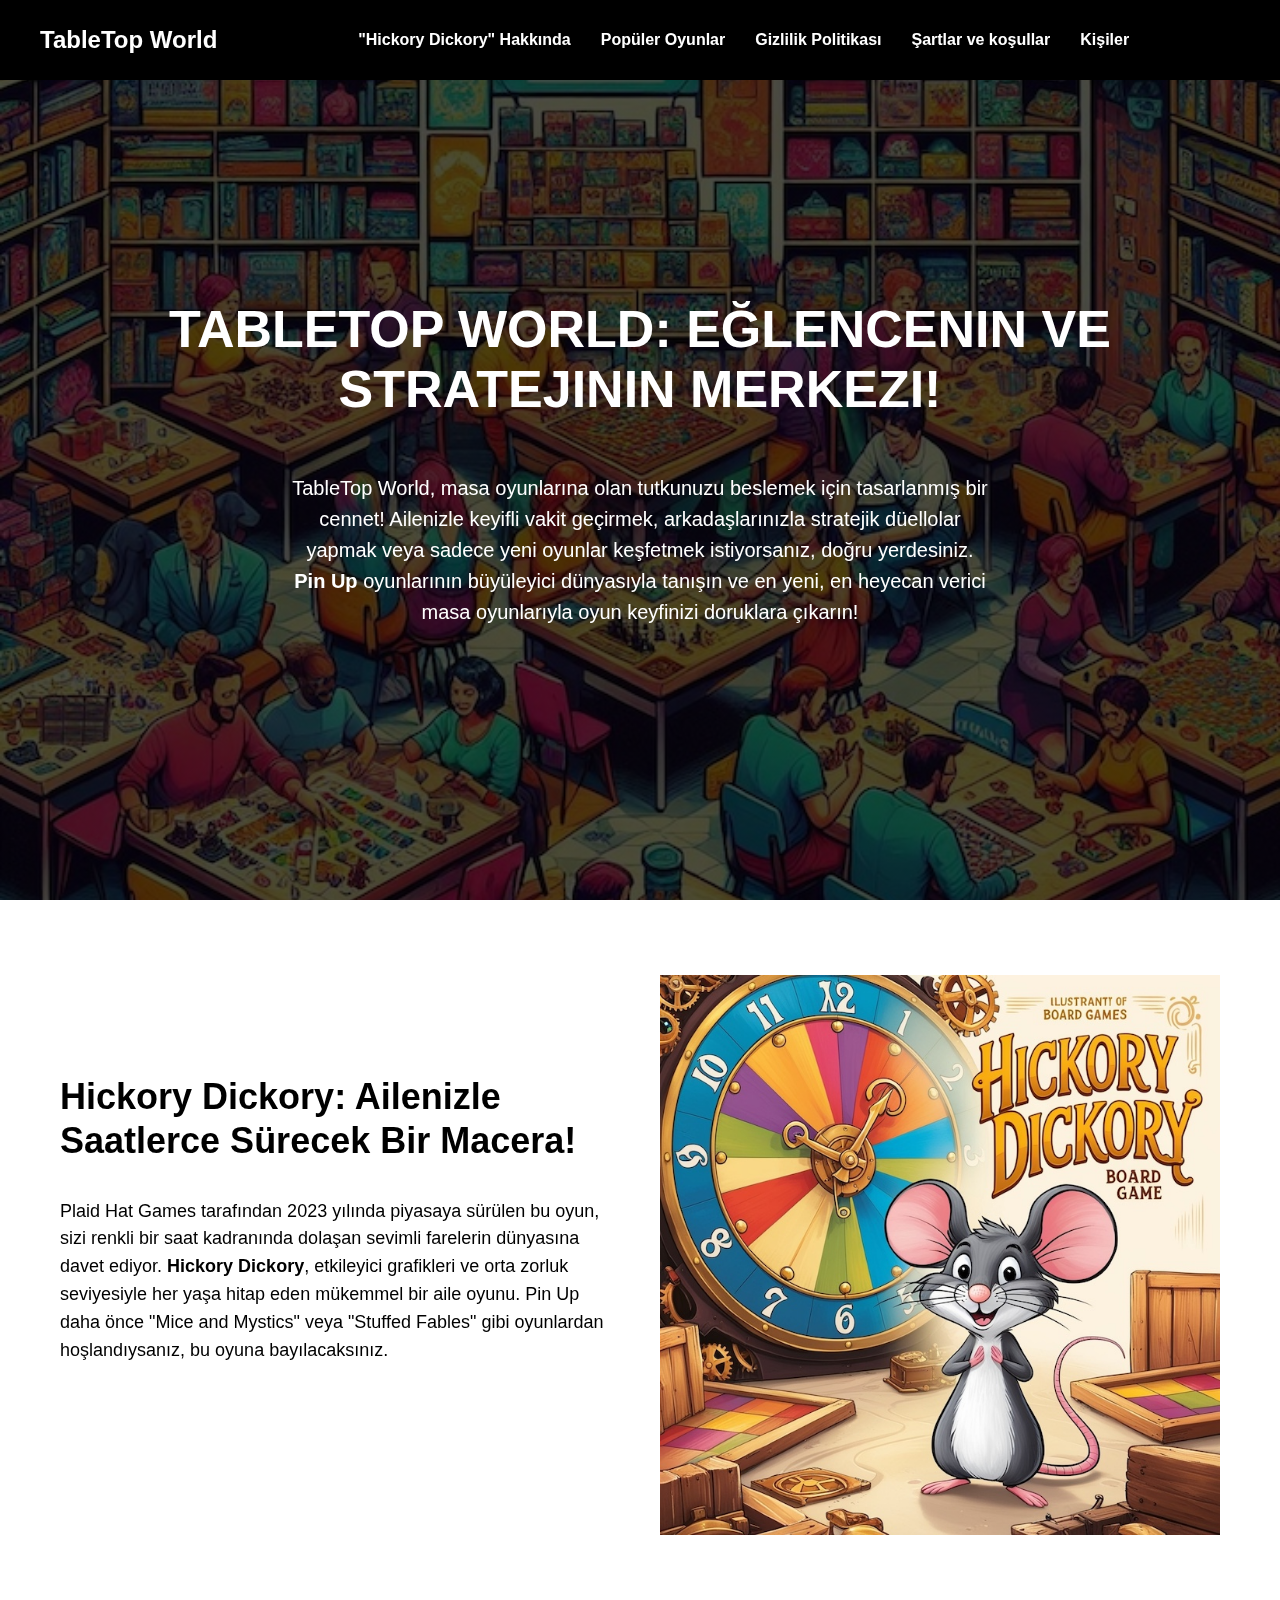
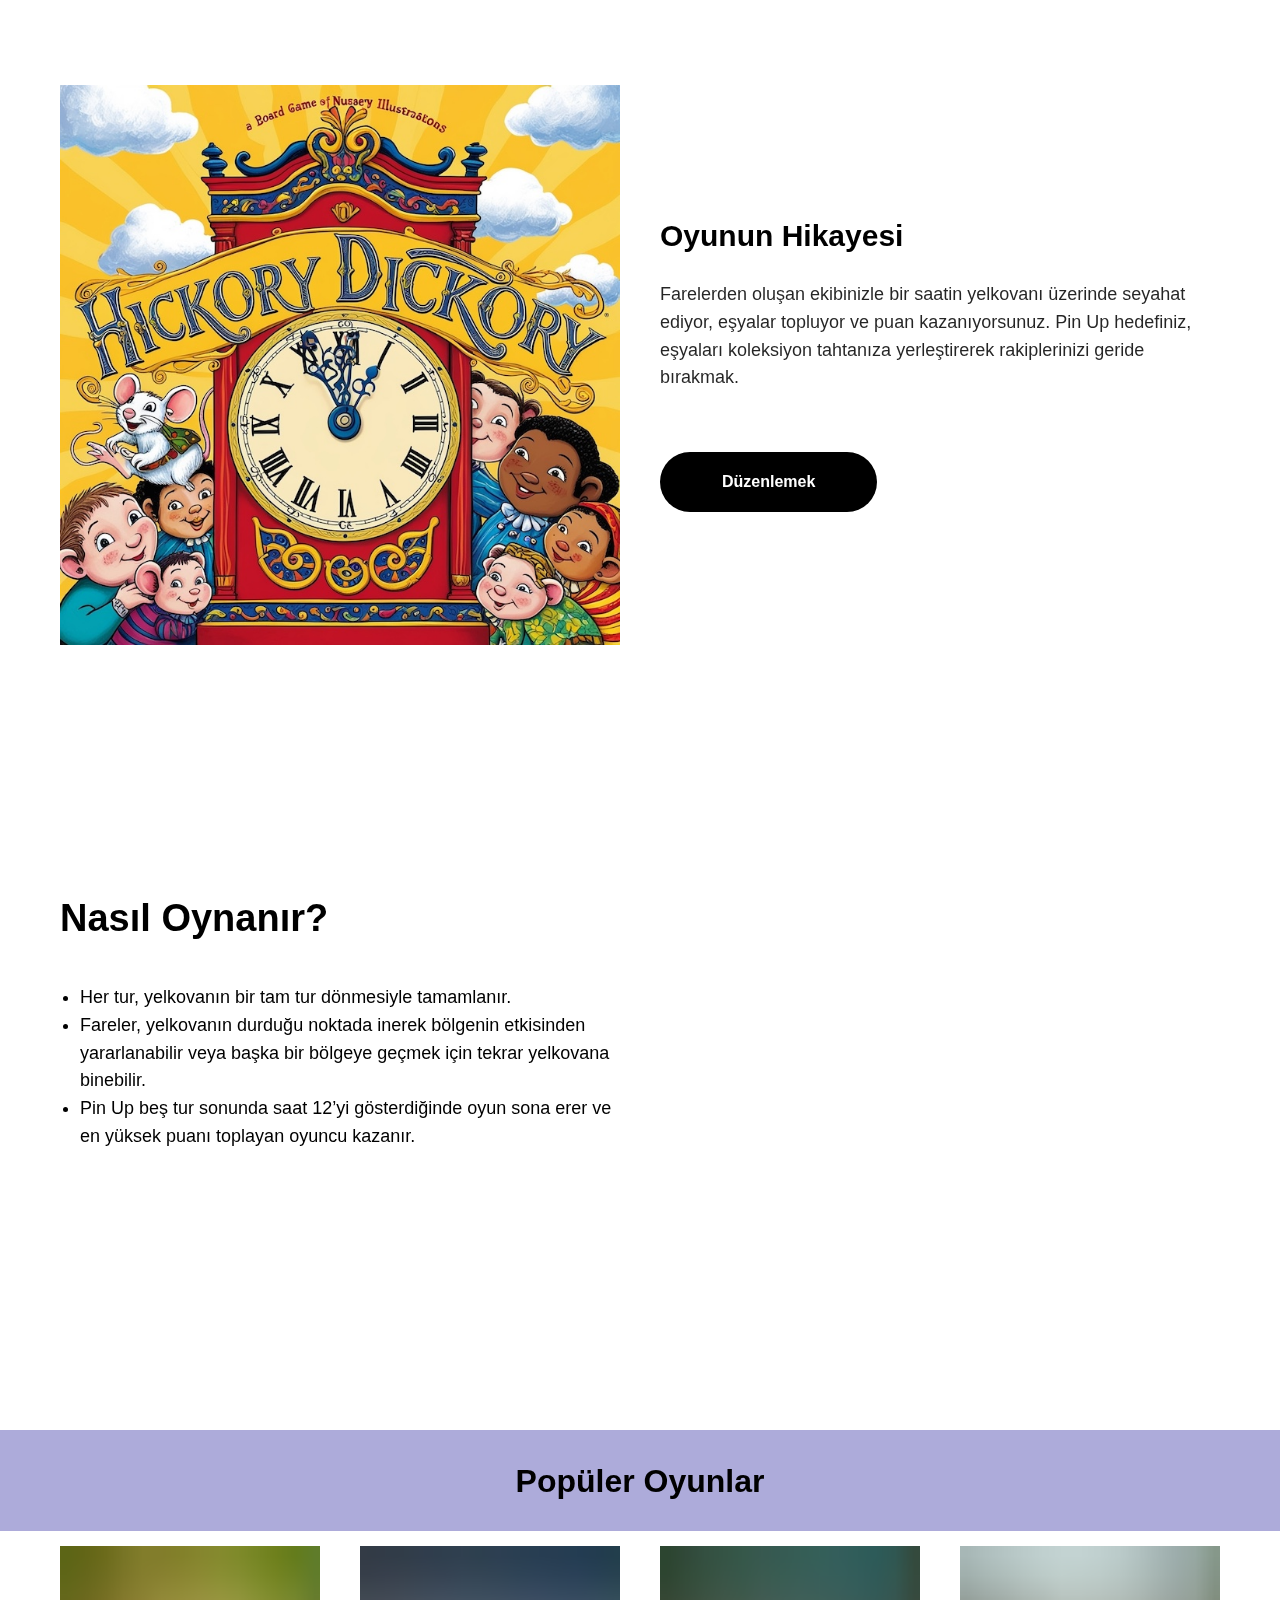
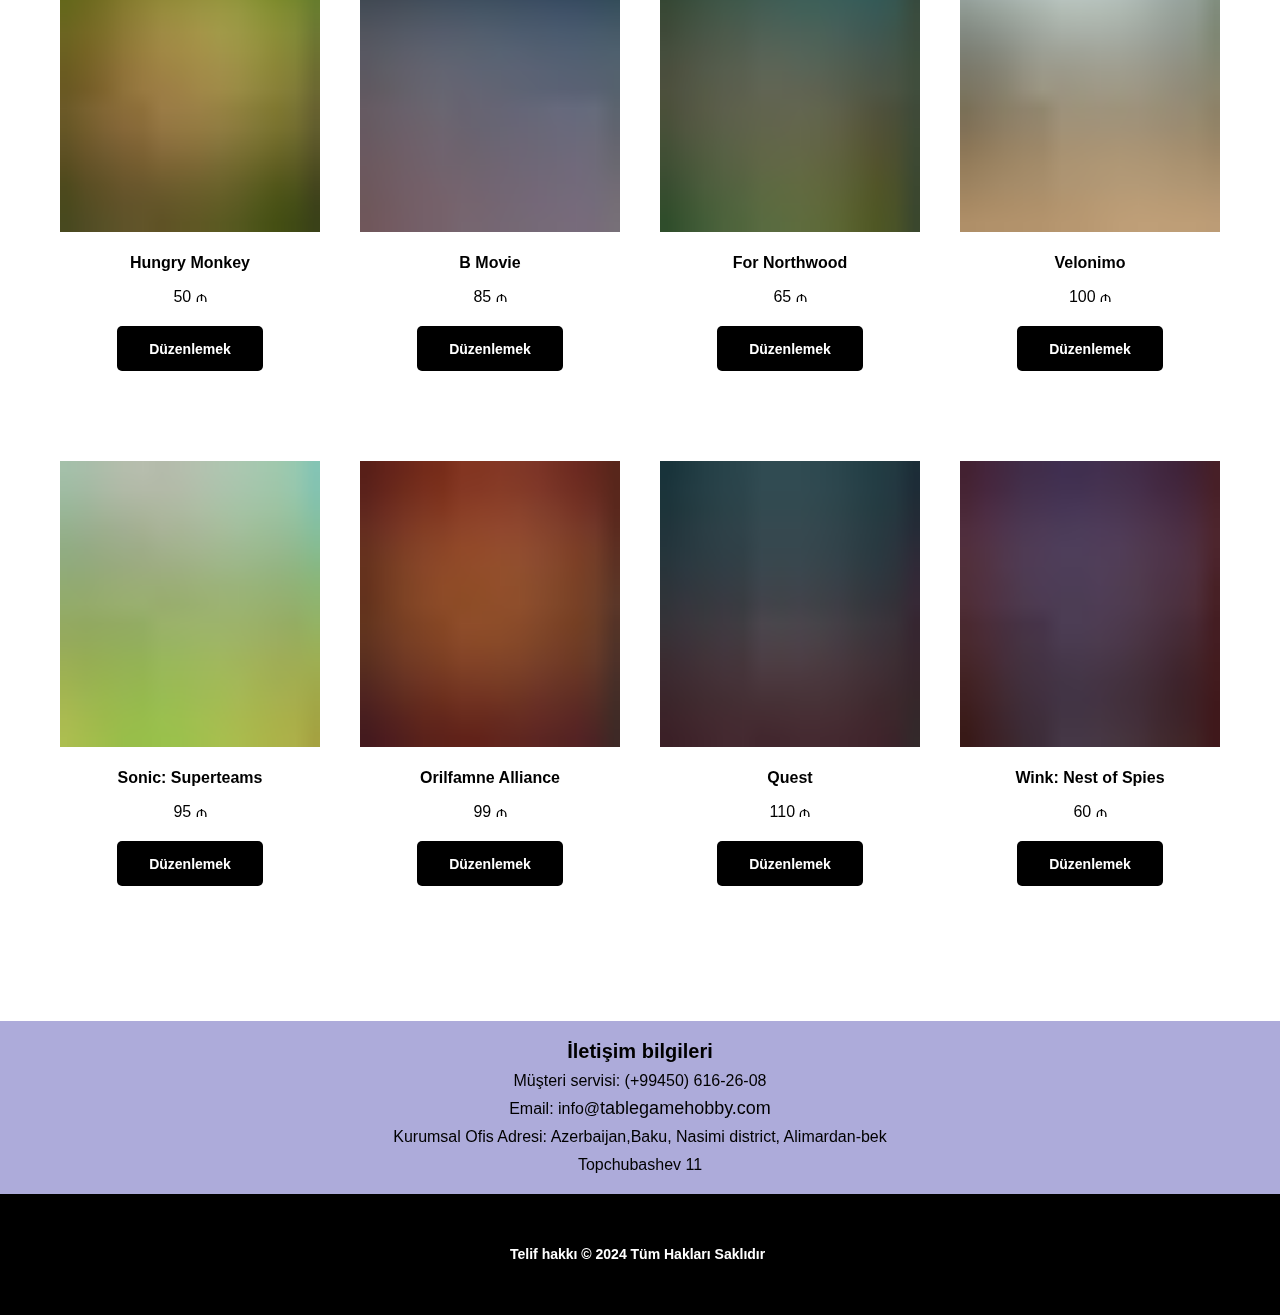
==== commit 44929f87: "wd" ====
--- a/index.html
+++ b/index.html
@@ -230,19 +230,19 @@
     </div>
     <div id="rec834736273" class="r t-rec" style=" " data-animationappear="off" data-record-type="14"> <!-- cover -->
         <div class="t-cover" id="recorddiv834736273" bgimgfield="img"
-             style="height:100vh;background-image:url('images/tild3962-6431-4430-b439-336165363636__-__resize__20x__designer_47.jpeg');">
+             style="height:80vh;background-image:url('images/tild3962-6431-4430-b439-336165363636__-__resize__20x__designer_47.jpeg');">
             <div class="t-cover__carrier" id="coverCarry834736273" data-content-cover-id="834736273"
                  data-content-cover-bg="images/tild3962-6431-4430-b439-336165363636__designer_47.jpeg"
                  data-display-changed="true" data-content-cover-height="100vh" data-content-cover-parallax=""
-                 data-content-use-image-for-mobile-cover="" style="height:100vh;background-attachment:scroll; "
+                 data-content-use-image-for-mobile-cover="" style="height:80vh;background-attachment:scroll; "
                  itemscope itemtype="http://schema.org/ImageObject">
                 <meta itemprop="image" content="images/tild3962-6431-4430-b439-336165363636__designer_47.jpeg">
             </div>
             <div class="t-cover__filter"
-                 style="height:100vh;background-image: -moz-linear-gradient(top, rgba(0,0,0,0.70), rgba(0,0,0,0.70));background-image: -webkit-linear-gradient(top, rgba(0,0,0,0.70), rgba(0,0,0,0.70));background-image: -o-linear-gradient(top, rgba(0,0,0,0.70), rgba(0,0,0,0.70));background-image: -ms-linear-gradient(top, rgba(0,0,0,0.70), rgba(0,0,0,0.70));background-image: linear-gradient(top, rgba(0,0,0,0.70), rgba(0,0,0,0.70));filter: progid:DXImageTransform.Microsoft.gradient(startColorStr='#4c000000', endColorstr='#4c000000');"></div>
+                 style="height:80vh;background-image: -moz-linear-gradient(top, rgba(0,0,0,0.70), rgba(0,0,0,0.70));background-image: -webkit-linear-gradient(top, rgba(0,0,0,0.70), rgba(0,0,0,0.70));background-image: -o-linear-gradient(top, rgba(0,0,0,0.70), rgba(0,0,0,0.70));background-image: -ms-linear-gradient(top, rgba(0,0,0,0.70), rgba(0,0,0,0.70));background-image: linear-gradient(top, rgba(0,0,0,0.70), rgba(0,0,0,0.70));filter: progid:DXImageTransform.Microsoft.gradient(startColorStr='#4c000000', endColorstr='#4c000000');"></div>
             <div class="t-container">
                 <div class="t-col t-col_12 ">
-                    <div class="t-cover__wrapper t-valign_middle" style="height:100vh">
+                    <div class="t-cover__wrapper t-valign_middle" style="height:80vh">
                         <div class="t102 t-align_center" data-hook-content="covercontent">
                             <div class="t102__title t-title" field="title">
                                 <div style="font-size: 52px;" data-customstyle="yes">TableTop World: Eğlencenin ve
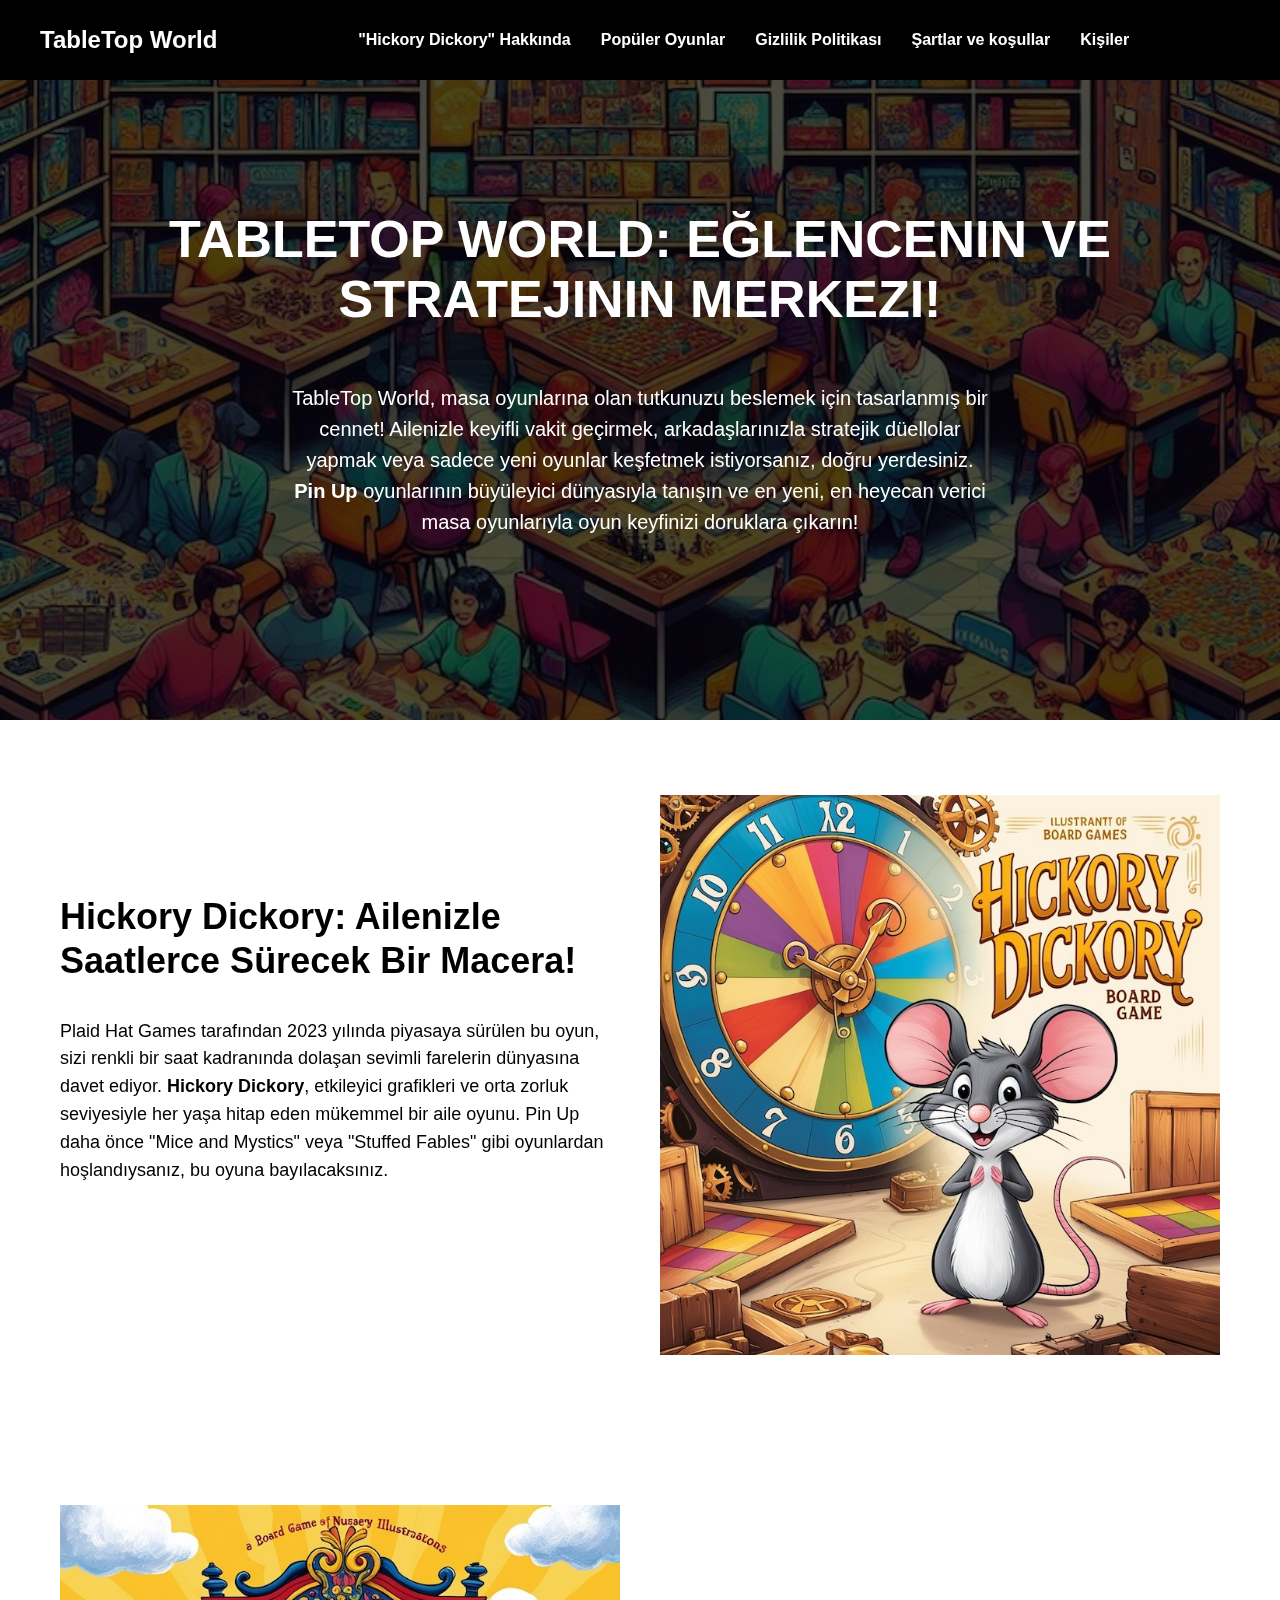
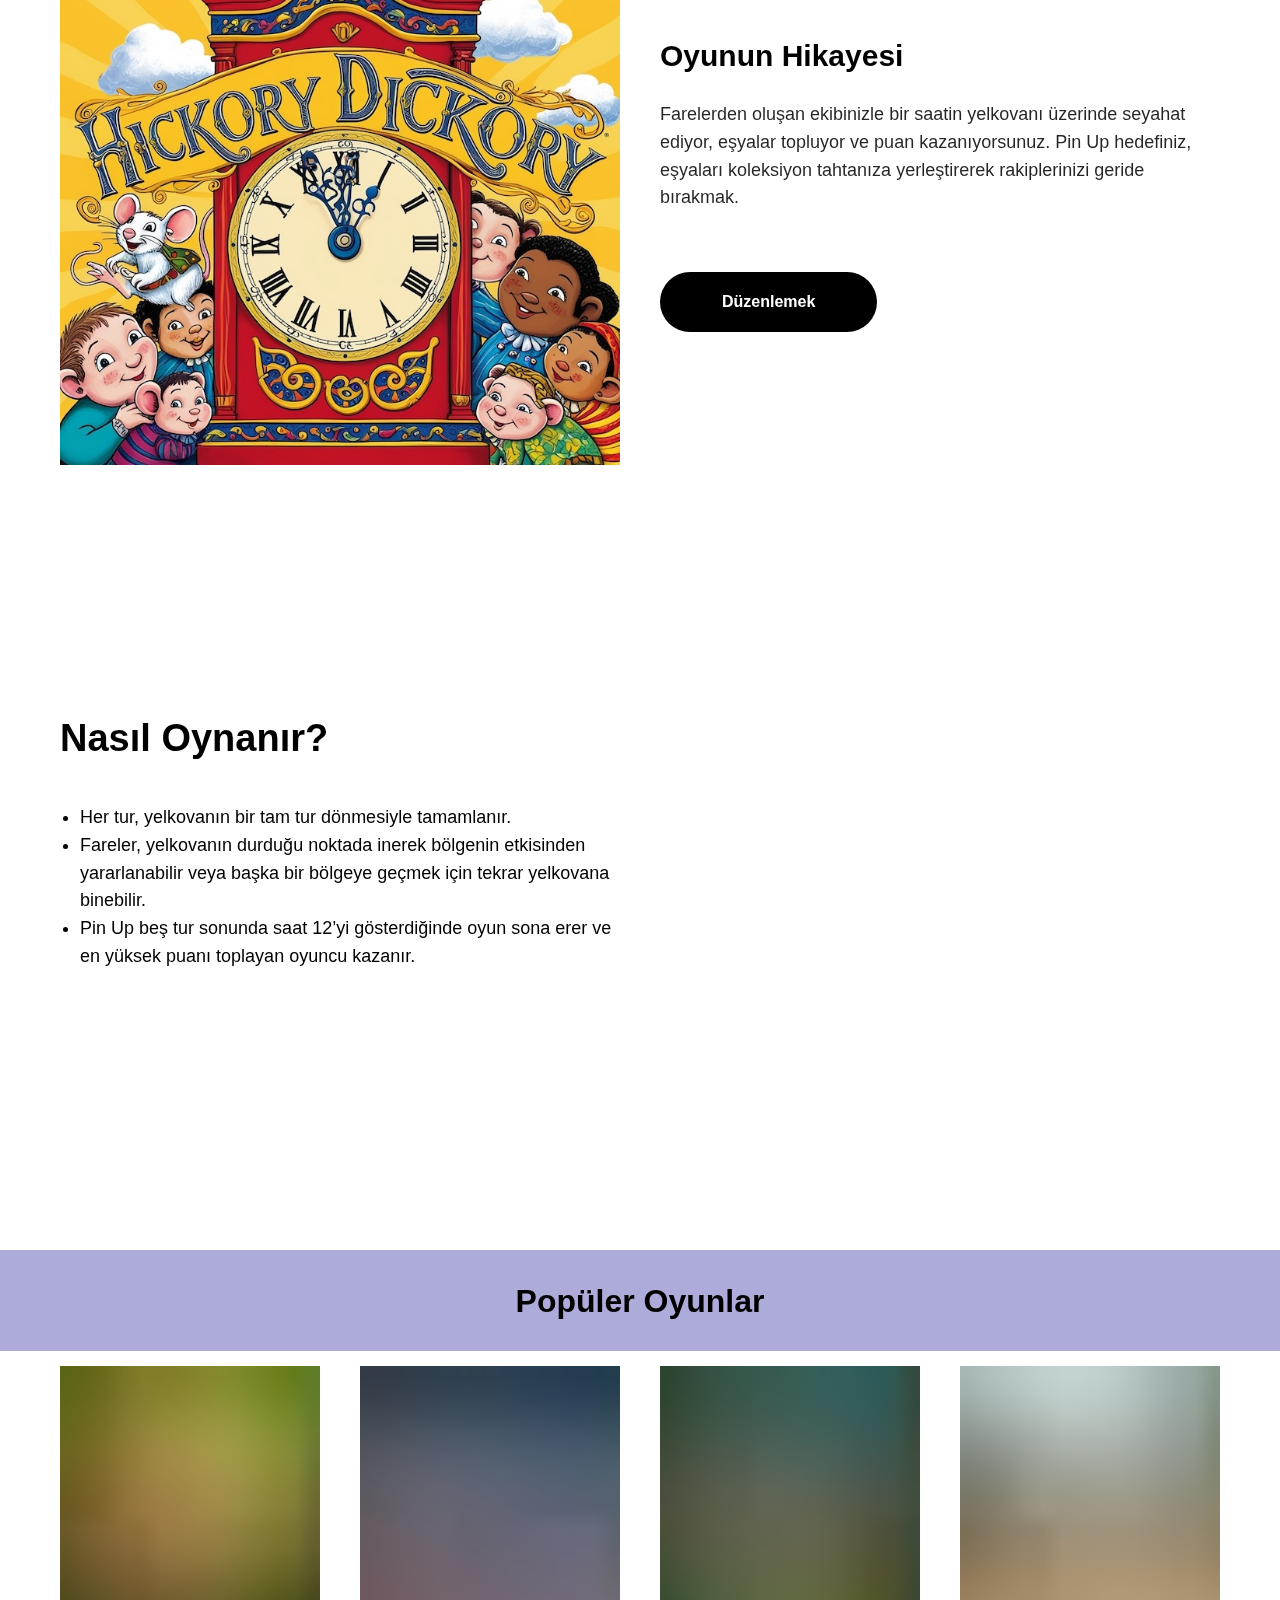
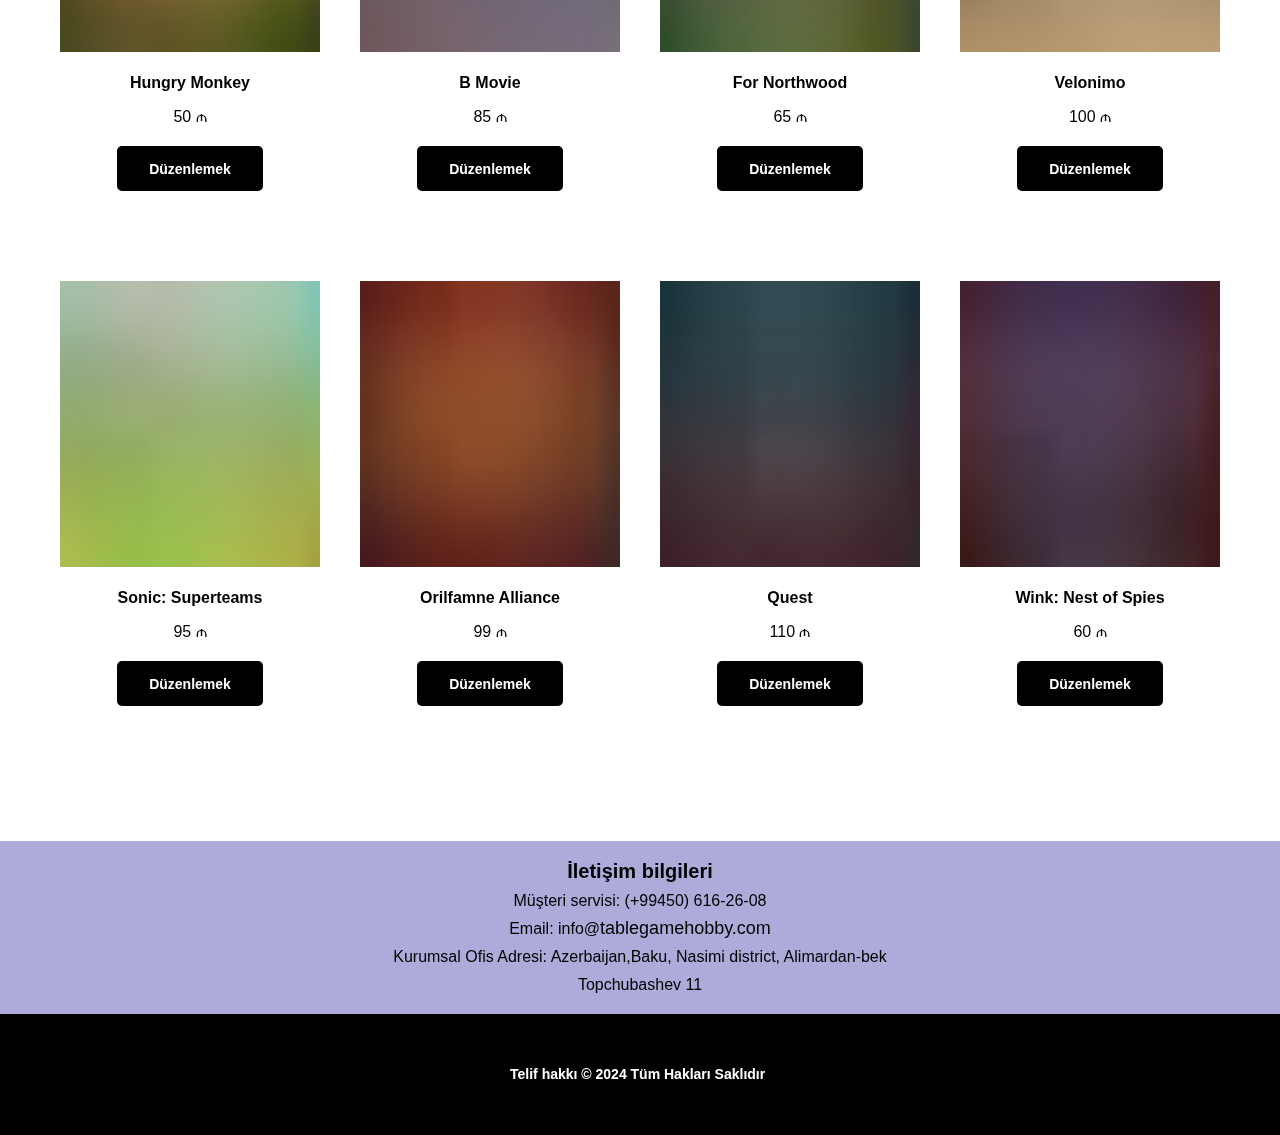
==== commit e34fa341: "wd" ====
--- a/index.html
+++ b/index.html
@@ -233,8 +233,8 @@
              style="height:80vh;background-image:url('images/tild3962-6431-4430-b439-336165363636__-__resize__20x__designer_47.jpeg');">
             <div class="t-cover__carrier" id="coverCarry834736273" data-content-cover-id="834736273"
                  data-content-cover-bg="images/tild3962-6431-4430-b439-336165363636__designer_47.jpeg"
-                 data-display-changed="true" data-content-cover-height="100vh" data-content-cover-parallax=""
-                 data-content-use-image-for-mobile-cover="" style="height:80vh;background-attachment:scroll; "
+                 data-display-changed="true" data-content-cover-height="80vh" data-content-cover-parallax=""
+                 data-content-use-image-for-mobile-cover="" style="height:80vh;background-attachment:scroll;opacity: 1!important; "
                  itemscope itemtype="http://schema.org/ImageObject">
                 <meta itemprop="image" content="images/tild3962-6431-4430-b439-336165363636__designer_47.jpeg">
             </div>
@@ -394,7 +394,7 @@
                     <div class="t754__content">
                         <div class="t754__imgwrapper t1002__picture-wrapper ">
                             <div class="t754__bgimg t-bgimg js-product-img"
-                                 data-original="images/tild3462-3164-4335-b033-306436363239___-_2024-12-03t112535.png"
+                                 data-original="images/tild3462-3164-4335-b033-306436363239___-_2024-12-03t112535.jpeg"
                                  style="background-image:url('images/tild3462-3164-4335-b033-306436363239__-__resizeb__20x___-_2024-12-03t112535.png')"></div>
                         </div>
                         <div class="t754__textwrapper">
@@ -493,7 +493,7 @@
                     <div class="t754__content">
                         <div class="t754__imgwrapper t1002__picture-wrapper ">
                             <div class="t754__bgimg t-bgimg js-product-img"
-                                 data-original="images/tild3065-3062-4465-b739-643832663932___-_2024-12-03t113953.png"
+                                 data-original="images/tild3065-3062-4465-b739-643832663932___-_2024-12-03t113953.jpeg"
                                  style="background-image:url('images/tild3065-3062-4465-b739-643832663932__-__resizeb__20x___-_2024-12-03t113953.png')"></div>
                         </div>
                         <div class="t754__textwrapper">
@@ -526,7 +526,7 @@
                     <div class="t754__content">
                         <div class="t754__imgwrapper t1002__picture-wrapper ">
                             <div class="t754__bgimg t-bgimg js-product-img"
-                                 data-original="images/tild3836-6263-4665-a434-656233383366___-_2024-12-03t114203.png"
+                                 data-original="images/tild3836-6263-4665-a434-656233383366___-_2024-12-03t114203.jpeg"
                                  style="background-image:url('images/tild3836-6263-4665-a434-656233383366__-__resizeb__20x___-_2024-12-03t114203.png')"></div>
                         </div>
                         <div class="t754__textwrapper">
@@ -558,7 +558,7 @@
                     <div class="t754__content">
                         <div class="t754__imgwrapper t1002__picture-wrapper ">
                             <div class="t754__bgimg t-bgimg js-product-img"
-                                 data-original="images/tild3664-3461-4534-a363-666235383939___-_2024-12-03t114330.png"
+                                 data-original="images/tild3664-3461-4534-a363-666235383939___-_2024-12-03t114330.jpeg"
                                  style="background-image:url('images/tild3664-3461-4534-a363-666235383939__-__resizeb__20x___-_2024-12-03t114330.png')"></div>
                         </div>
                         <div class="t754__textwrapper">
@@ -590,7 +590,7 @@
                     <div class="t754__content">
                         <div class="t754__imgwrapper t1002__picture-wrapper ">
                             <div class="t754__bgimg t-bgimg js-product-img"
-                                 data-original="images/tild3766-3765-4431-a537-333731626532___-_2024-12-03t114516.png"
+                                 data-original="images/tild3766-3765-4431-a537-333731626532___-_2024-12-03t114516.jpeg"
                                  style="background-image:url('images/tild3766-3765-4431-a537-333731626532__-__resizeb__20x___-_2024-12-03t114516.png')"></div>
                         </div>
                         <div class="t754__textwrapper">
@@ -694,12 +694,12 @@
                                                     <div class="t-slds__wrapper" itemscope
                                                          itemtype="http://schema.org/ImageObject">
                                                         <meta itemprop="image"
-                                                              content="images/tild3462-3164-4335-b033-306436363239___-_2024-12-03t112535.png">
+                                                              content="images/tild3462-3164-4335-b033-306436363239___-_2024-12-03t112535.jpeg">
                                                         <div class="t-slds__imgwrapper" bgimgfield="gi_img__0"
                                                              data-zoom-target="0" data-zoomable="yes"
-                                                             data-img-zoom-url="images/tild3462-3164-4335-b033-306436363239___-_2024-12-03t112535.png">
+                                                             data-img-zoom-url="images/tild3462-3164-4335-b033-306436363239___-_2024-12-03t112535.jpeg">
                                                             <div class="t-slds__bgimg t-bgimg js-product-img"
-                                                                 data-original="images/tild3462-3164-4335-b033-306436363239___-_2024-12-03t112535.png"
+                                                                 data-original="images/tild3462-3164-4335-b033-306436363239___-_2024-12-03t112535.jpeg"
                                                                  style="padding-bottom:100%; background-image: url('images/tild3462-3164-4335-b033-306436363239__-__resizeb__20x___-_2024-12-03t112535.png');"></div>
                                                         </div>
                                                     </div>
@@ -713,9 +713,9 @@
                                     <li class="t754__mobile-custom-gallery-list-item"><img
                                             loading="lazy"
                                             class="t754__mobile-custom-gallery-list-item-image"
-                                            src="images/tild3462-3164-4335-b033-306436363239___-_2024-12-03t112535.png"
+                                            src="images/tild3462-3164-4335-b033-306436363239___-_2024-12-03t112535.jpeg"
                                             data-zoom-target="0" data-zoomable="yes"
-                                            data-img-zoom-url="images/tild3462-3164-4335-b033-306436363239___-_2024-12-03t112535.png">
+                                            data-img-zoom-url="images/tild3462-3164-4335-b033-306436363239___-_2024-12-03t112535.jpeg">
                                     </li>
                                 </ul>
                             </div>
@@ -892,12 +892,12 @@
                                                     <div class="t-slds__wrapper" itemscope
                                                          itemtype="http://schema.org/ImageObject">
                                                         <meta itemprop="image"
-                                                              content="images/tild3065-3062-4465-b739-643832663932___-_2024-12-03t113953.png">
+                                                              content="images/tild3065-3062-4465-b739-643832663932___-_2024-12-03t113953.jpeg">
                                                         <div class="t-slds__imgwrapper" bgimgfield="gi_img__0"
                                                              data-zoom-target="0" data-zoomable="yes"
-                                                             data-img-zoom-url="images/tild3065-3062-4465-b739-643832663932___-_2024-12-03t113953.png">
+                                                             data-img-zoom-url="images/tild3065-3062-4465-b739-643832663932___-_2024-12-03t113953.jpeg">
                                                             <div class="t-slds__bgimg t-bgimg js-product-img"
-                                                                 data-original="images/tild3065-3062-4465-b739-643832663932___-_2024-12-03t113953.png"
+                                                                 data-original="images/tild3065-3062-4465-b739-643832663932___-_2024-12-03t113953.jpeg"
                                                                  style="padding-bottom:100%; background-image: url('images/tild3065-3062-4465-b739-643832663932__-__resizeb__20x___-_2024-12-03t113953.png');"></div>
                                                         </div>
                                                     </div>
@@ -911,9 +911,9 @@
                                     <li class="t754__mobile-custom-gallery-list-item"><img
                                             loading="lazy"
                                             class="t754__mobile-custom-gallery-list-item-image"
-                                            src="images/tild3065-3062-4465-b739-643832663932___-_2024-12-03t113953.png"
+                                            src="images/tild3065-3062-4465-b739-643832663932___-_2024-12-03t113953.jpeg"
                                             data-zoom-target="0" data-zoomable="yes"
-                                            data-img-zoom-url="images/tild3065-3062-4465-b739-643832663932___-_2024-12-03t113953.png">
+                                            data-img-zoom-url="images/tild3065-3062-4465-b739-643832663932___-_2024-12-03t113953.jpeg">
                                     </li>
                                 </ul>
                             </div>
@@ -958,12 +958,12 @@
                                                     <div class="t-slds__wrapper" itemscope
                                                          itemtype="http://schema.org/ImageObject">
                                                         <meta itemprop="image"
-                                                              content="images/tild3836-6263-4665-a434-656233383366___-_2024-12-03t114203.png">
+                                                              content="images/tild3836-6263-4665-a434-656233383366___-_2024-12-03t114203.jpeg">
                                                         <div class="t-slds__imgwrapper" bgimgfield="gi_img__0"
                                                              data-zoom-target="0" data-zoomable="yes"
-                                                             data-img-zoom-url="images/tild3836-6263-4665-a434-656233383366___-_2024-12-03t114203.png">
+                                                             data-img-zoom-url="images/tild3836-6263-4665-a434-656233383366___-_2024-12-03t114203.jpeg">
                                                             <div class="t-slds__bgimg t-bgimg js-product-img"
-                                                                 data-original="images/tild3836-6263-4665-a434-656233383366___-_2024-12-03t114203.png"
+                                                                 data-original="images/tild3836-6263-4665-a434-656233383366___-_2024-12-03t114203.jpeg"
                                                                  style="padding-bottom:100%; background-image: url('images/tild3836-6263-4665-a434-656233383366__-__resizeb__20x___-_2024-12-03t114203.png');"></div>
                                                         </div>
                                                     </div>
@@ -977,9 +977,9 @@
                                     <li class="t754__mobile-custom-gallery-list-item"><img
                                             loading="lazy"
                                             class="t754__mobile-custom-gallery-list-item-image"
-                                            src="images/tild3836-6263-4665-a434-656233383366___-_2024-12-03t114203.png"
+                                            src="images/tild3836-6263-4665-a434-656233383366___-_2024-12-03t114203.jpeg"
                                             data-zoom-target="0" data-zoomable="yes"
-                                            data-img-zoom-url="images/tild3836-6263-4665-a434-656233383366___-_2024-12-03t114203.png">
+                                            data-img-zoom-url="images/tild3836-6263-4665-a434-656233383366___-_2024-12-03t114203.jpeg">
                                     </li>
                                 </ul>
                             </div>
@@ -1024,12 +1024,12 @@
                                                     <div class="t-slds__wrapper" itemscope
                                                          itemtype="http://schema.org/ImageObject">
                                                         <meta itemprop="image"
-                                                              content="images/tild3664-3461-4534-a363-666235383939___-_2024-12-03t114330.png">
+                                                              content="images/tild3664-3461-4534-a363-666235383939___-_2024-12-03t114330.jpeg">
                                                         <div class="t-slds__imgwrapper" bgimgfield="gi_img__0"
                                                              data-zoom-target="0" data-zoomable="yes"
-                                                             data-img-zoom-url="images/tild3664-3461-4534-a363-666235383939___-_2024-12-03t114330.png">
+                                                             data-img-zoom-url="images/tild3664-3461-4534-a363-666235383939___-_2024-12-03t114330.jpeg">
                                                             <div class="t-slds__bgimg t-bgimg js-product-img"
-                                                                 data-original="images/tild3664-3461-4534-a363-666235383939___-_2024-12-03t114330.png"
+                                                                 data-original="images/tild3664-3461-4534-a363-666235383939___-_2024-12-03t114330.jpeg"
                                                                  style="padding-bottom:100%; background-image: url('images/tild3664-3461-4534-a363-666235383939__-__resizeb__20x___-_2024-12-03t114330.png');"></div>
                                                         </div>
                                                     </div>
@@ -1043,9 +1043,9 @@
                                     <li class="t754__mobile-custom-gallery-list-item"><img
                                             loading="lazy"
                                             class="t754__mobile-custom-gallery-list-item-image"
-                                            src="images/tild3664-3461-4534-a363-666235383939___-_2024-12-03t114330.png"
+                                            src="images/tild3664-3461-4534-a363-666235383939___-_2024-12-03t114330.jpeg"
                                             data-zoom-target="0" data-zoomable="yes"
-                                            data-img-zoom-url="images/tild3664-3461-4534-a363-666235383939___-_2024-12-03t114330.png">
+                                            data-img-zoom-url="images/tild3664-3461-4534-a363-666235383939___-_2024-12-03t114330.jpeg">
                                     </li>
                                 </ul>
                             </div>
@@ -1090,12 +1090,12 @@
                                                     <div class="t-slds__wrapper" itemscope
                                                          itemtype="http://schema.org/ImageObject">
                                                         <meta itemprop="image"
-                                                              content="images/tild3766-3765-4431-a537-333731626532___-_2024-12-03t114516.png">
+                                                              content="images/tild3766-3765-4431-a537-333731626532___-_2024-12-03t114516.jpeg">
                                                         <div class="t-slds__imgwrapper" bgimgfield="gi_img__0"
                                                              data-zoom-target="0" data-zoomable="yes"
-                                                             data-img-zoom-url="images/tild3766-3765-4431-a537-333731626532___-_2024-12-03t114516.png">
+                                                             data-img-zoom-url="images/tild3766-3765-4431-a537-333731626532___-_2024-12-03t114516.jpeg">
                                                             <div class="t-slds__bgimg t-bgimg js-product-img"
-                                                                 data-original="images/tild3766-3765-4431-a537-333731626532___-_2024-12-03t114516.png"
+                                                                 data-original="images/tild3766-3765-4431-a537-333731626532___-_2024-12-03t114516.jpeg"
                                                                  style="padding-bottom:100%; background-image: url('images/tild3766-3765-4431-a537-333731626532__-__resizeb__20x___-_2024-12-03t114516.png');"></div>
                                                         </div>
                                                     </div>
@@ -1109,9 +1109,9 @@
                                     <li class="t754__mobile-custom-gallery-list-item"><img
                                             loading="lazy"
                                             class="t754__mobile-custom-gallery-list-item-image"
-                                            src="images/tild3766-3765-4431-a537-333731626532___-_2024-12-03t114516.png"
+                                            src="images/tild3766-3765-4431-a537-333731626532___-_2024-12-03t114516.jpeg"
                                             data-zoom-target="0" data-zoomable="yes"
-                                            data-img-zoom-url="images/tild3766-3765-4431-a537-333731626532___-_2024-12-03t114516.png">
+                                            data-img-zoom-url="images/tild3766-3765-4431-a537-333731626532___-_2024-12-03t114516.jpeg">
                                     </li>
                                 </ul>
                             </div>
--- a/css/tilda-cover-1.0.min.css
+++ b/css/tilda-cover-1.0.min.css
@@ -1 +1 @@
-.t-cover{height:700px;width:100%;-webkit-background-size:cover;-moz-background-size:cover;-o-background-size:cover;background-size:cover;background-color:#000;background-repeat:no-repeat;background-position:center center;text-align:center;vertical-align:middle;position:relative;background-attachment:fixed;overflow:hidden}.t-cover.t-cover__transparent{background-color:transparent}.t-cover__carrier{height:700px;width:100%;background-size:cover;-webkit-background-size:cover;-moz-background-size:cover;-o-background-size:cover;background-repeat:no-repeat;background-position:center center;text-align:center;vertical-align:middle;position:relative;background-attachment:fixed;-moz-transform:unset}@supports (-ms-ime-align:auto){.t-cover__carrier{transform:unset}}.t-cover__carrier.loading{opacity:0}.t-cover__carrier[data-content-cover-bg=''].loading{opacity:1!important}.t-cover__carrier.loaded{opacity:1;transition:opacity 700ms}@media screen and (max-device-width:1024px){.t-cover{background-attachment:scroll}.t-cover__carrier{background-attachment:scroll}}@media print{.t-cover{background-attachment:scroll}.t-cover__carrier{background-attachment:scroll}}.t-cover__filter{height:700px;width:100%;position:absolute;top:0;left:0}.t-cover .t-container,.t-cover .t-container_100,.t-cover .t-container_10,.t-cover .t-container_8{position:absolute;top:0;left:0;bottom:0;right:0}.t-cover__wrapper{height:700px;display:table-cell;width:1200px}.t-cover__wrapper span.space{display:inline-block;height:100%;width:1px}@media screen and (max-width:640px){.t-cover{background-attachment:fixed}.t-cover__carrier{background-attachment:scroll!important;background-size:cover;background-position:center center}}@-webkit-keyframes t-arrow-bottom{0%{-moz-transform:translateY(0);-ms-transform:translateY(0);-webkit-transform:translateY(0);-o-transform:translateY(0);transform:translateY(0)}50%{-moz-transform:translateY(-7px);-ms-transform:translateY(-7px);-webkit-transform:translateY(-7px);-o-transform:translateY(-7px);transform:translateY(-7px)}55%{-moz-transform:translateY(-7px);-ms-transform:translateY(-7px);-webkit-transform:translateY(-7px);-o-transform:translateY(-7px);transform:translateY(-7px)}100%{-moz-transform:translateY(0);-ms-transform:translateY(0);-webkit-transform:translateY(0);-o-transform:translateY(0);transform:translateY(0)}}@keyframes t-arrow-bottom{0%{-moz-transform:translateY(0);-ms-transform:translateY(0);-webkit-transform:translateY(0);-o-transform:translateY(0);transform:translateY(0)}50%{-moz-transform:translateY(-7px);-ms-transform:translateY(-7px);-webkit-transform:translateY(-7px);-o-transform:translateY(-7px);transform:translateY(-7px)}55%{-moz-transform:translateY(-7px);-ms-transform:translateY(-7px);-webkit-transform:translateY(-7px);-o-transform:translateY(-7px);transform:translateY(-7px)}100%{-moz-transform:translateY(0);-ms-transform:translateY(0);-webkit-transform:translateY(0);-o-transform:translateY(0);transform:translateY(0)}}.t-cover__arrow-wrapper_animated{animation:t-arrow-bottom 1.7s infinite ease}.t-cover__arrow{position:absolute;z-index:9;bottom:40px;right:0;left:0;text-align:center}.t-cover__arrow-wrapper{display:inline-block;-webkit-transition:all ease-in-out 0.2s;-moz-transition:all ease-in-out 0.2s;-o-transition:all ease-in-out 0.2s;transition:all ease-in-out 0.2s;cursor:pointer}.t-cover__arrow-wrapper:hover{opacity:.7}.t-cover__arrow-svg{fill:#fff}@media screen and (max-width:640px){.t-cover__arrow_mobile{-moz-transform:scale(.7);-ms-transform:scale(.7);-webkit-transform:scale(.7);-o-transform:scale(.7);transform:scale(.7)}.t-cover__arrow{bottom:14px}}.t-cover__video__wrapper{position:relative;width:100%}.t-cover__video__wrapper iframe{position:absolute;top:0;left:0}+.t-cover{height:700px;width:100%;-webkit-background-size:cover;-moz-background-size:cover;-o-background-size:cover;background-size:cover;background-color:#000;background-repeat:no-repeat;background-position:center center;text-align:center;vertical-align:middle;position:relative;background-attachment:fixed;overflow:hidden}.t-cover.t-cover__transparent{background-color:transparent}.t-cover__carrier{height:700px;width:100%;background-size:cover;-webkit-background-size:cover;-moz-background-size:cover;-o-background-size:cover;background-repeat:no-repeat;background-position:center center;text-align:center;vertical-align:middle;position:relative;background-attachment:fixed;-moz-transform:unset}@supports (-ms-ime-align:auto){.t-cover__carrier{transform:unset}}.t-cover__carrier.loading{opacity:0}.t-cover__carrier[data-content-cover-bg=''].loading{opacity:1!important}.t-cover__carrier.loaded{opacity:1;}@media screen and (max-device-width:1024px){.t-cover{background-attachment:scroll}.t-cover__carrier{background-attachment:scroll}}@media print{.t-cover{background-attachment:scroll}.t-cover__carrier{background-attachment:scroll}}.t-cover__filter{height:700px;width:100%;position:absolute;top:0;left:0}.t-cover .t-container,.t-cover .t-container_100,.t-cover .t-container_10,.t-cover .t-container_8{position:absolute;top:0;left:0;bottom:0;right:0}.t-cover__wrapper{height:700px;display:table-cell;width:1200px}.t-cover__wrapper span.space{display:inline-block;height:100%;width:1px}@media screen and (max-width:640px){.t-cover{background-attachment:fixed}.t-cover__carrier{background-attachment:scroll!important;background-size:cover;background-position:center center}}@-webkit-keyframes t-arrow-bottom{0%{-moz-transform:translateY(0);-ms-transform:translateY(0);-webkit-transform:translateY(0);-o-transform:translateY(0);transform:translateY(0)}50%{-moz-transform:translateY(-7px);-ms-transform:translateY(-7px);-webkit-transform:translateY(-7px);-o-transform:translateY(-7px);transform:translateY(-7px)}55%{-moz-transform:translateY(-7px);-ms-transform:translateY(-7px);-webkit-transform:translateY(-7px);-o-transform:translateY(-7px);transform:translateY(-7px)}100%{-moz-transform:translateY(0);-ms-transform:translateY(0);-webkit-transform:translateY(0);-o-transform:translateY(0);transform:translateY(0)}}@keyframes t-arrow-bottom{0%{-moz-transform:translateY(0);-ms-transform:translateY(0);-webkit-transform:translateY(0);-o-transform:translateY(0);transform:translateY(0)}50%{-moz-transform:translateY(-7px);-ms-transform:translateY(-7px);-webkit-transform:translateY(-7px);-o-transform:translateY(-7px);transform:translateY(-7px)}55%{-moz-transform:translateY(-7px);-ms-transform:translateY(-7px);-webkit-transform:translateY(-7px);-o-transform:translateY(-7px);transform:translateY(-7px)}100%{-moz-transform:translateY(0);-ms-transform:translateY(0);-webkit-transform:translateY(0);-o-transform:translateY(0);transform:translateY(0)}}.t-cover__arrow-wrapper_animated{animation:t-arrow-bottom 1.7s infinite ease}.t-cover__arrow{position:absolute;z-index:9;bottom:40px;right:0;left:0;text-align:center}.t-cover__arrow-wrapper{display:inline-block;-webkit-transition:all ease-in-out 0.2s;-moz-transition:all ease-in-out 0.2s;-o-transition:all ease-in-out 0.2s;transition:all ease-in-out 0.2s;cursor:pointer}.t-cover__arrow-wrapper:hover{opacity:.7}.t-cover__arrow-svg{fill:#fff}@media screen and (max-width:640px){.t-cover__arrow_mobile{-moz-transform:scale(.7);-ms-transform:scale(.7);-webkit-transform:scale(.7);-o-transform:scale(.7);transform:scale(.7)}.t-cover__arrow{bottom:14px}}.t-cover__video__wrapper{position:relative;width:100%}.t-cover__video__wrapper iframe{position:absolute;top:0;left:0}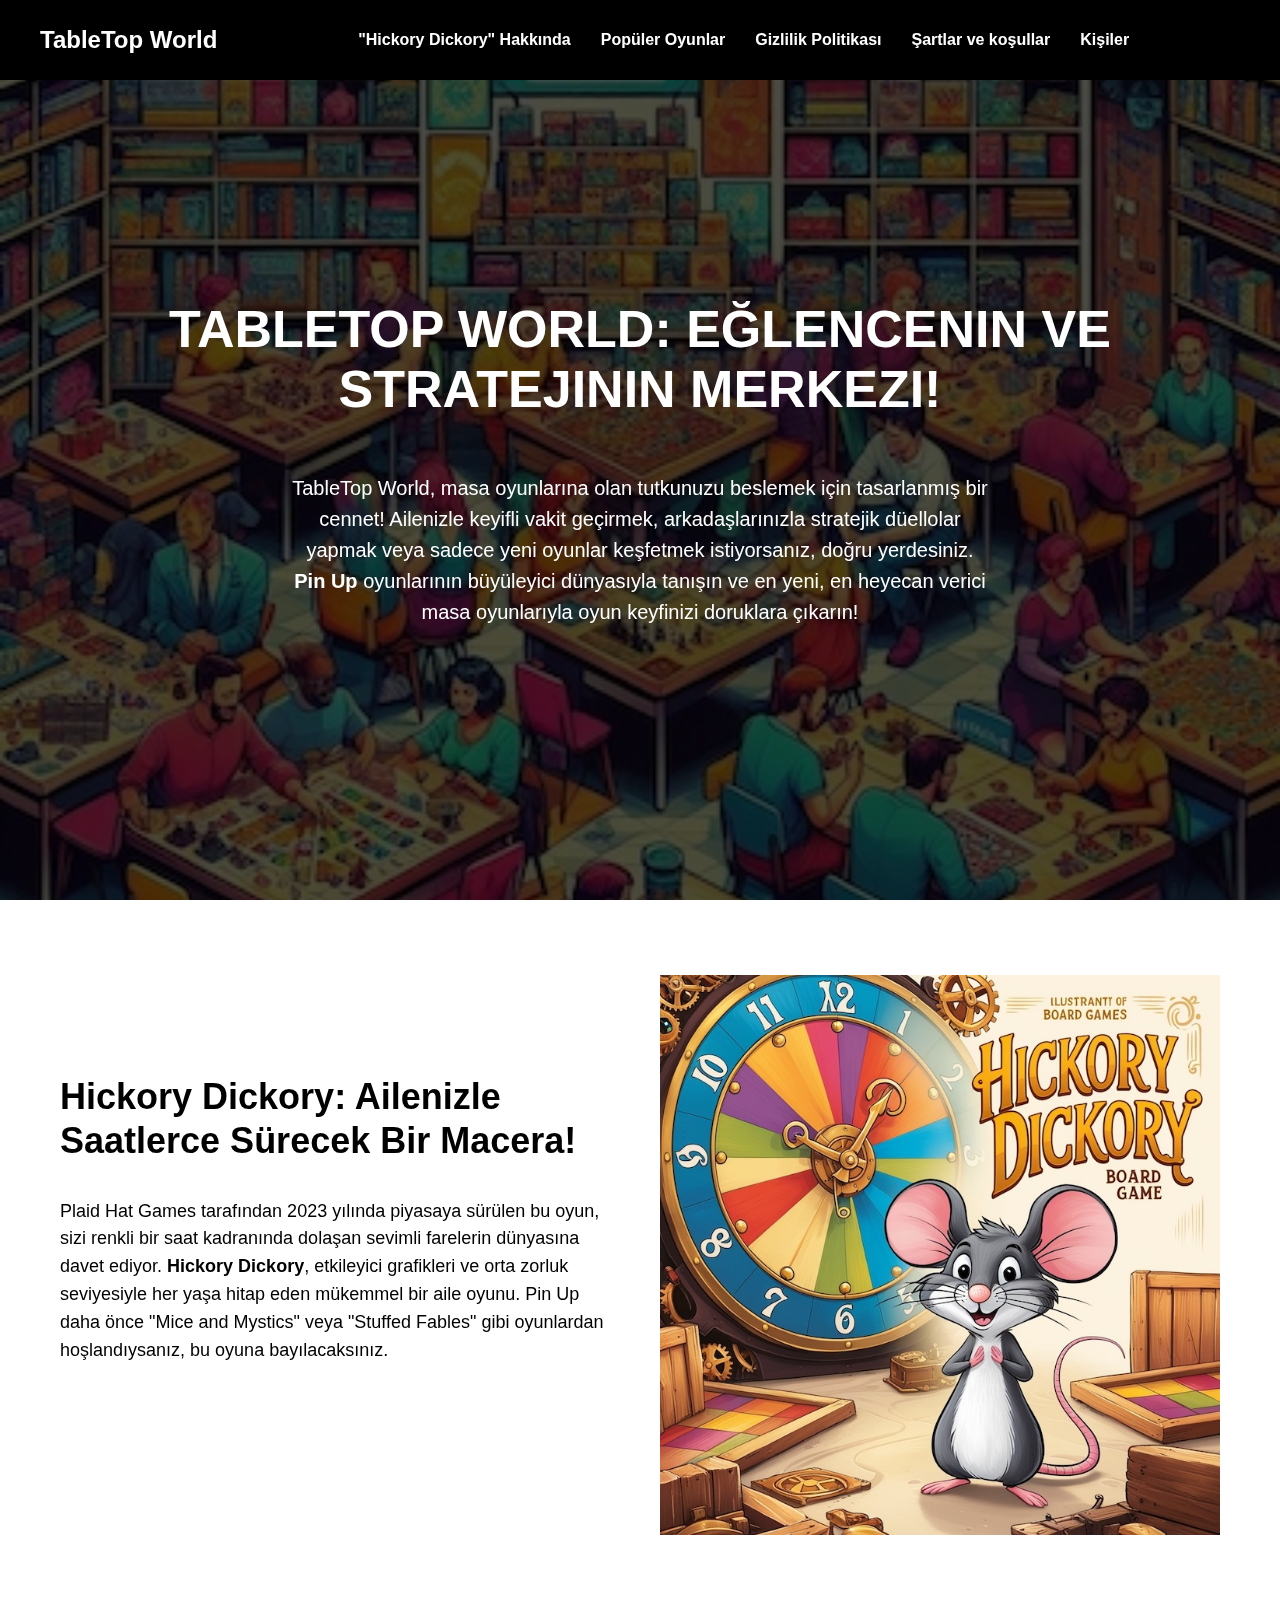
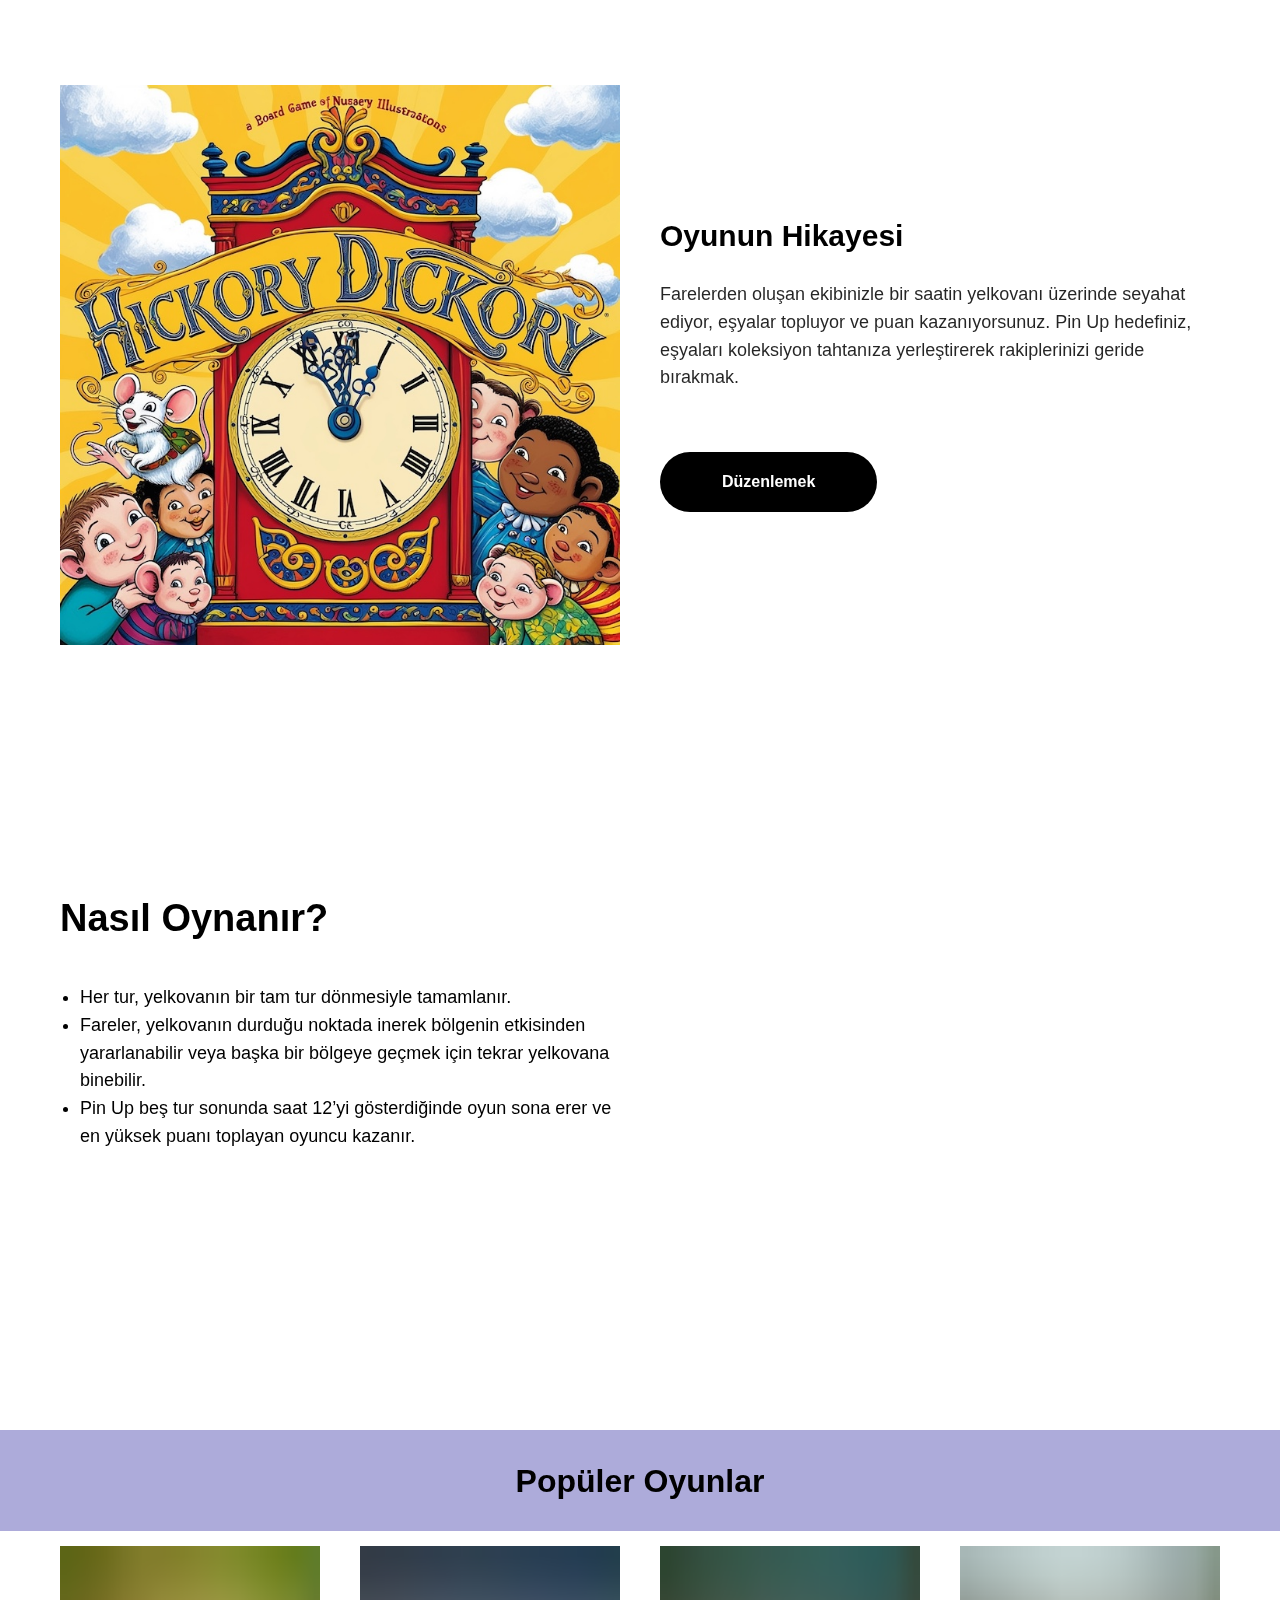
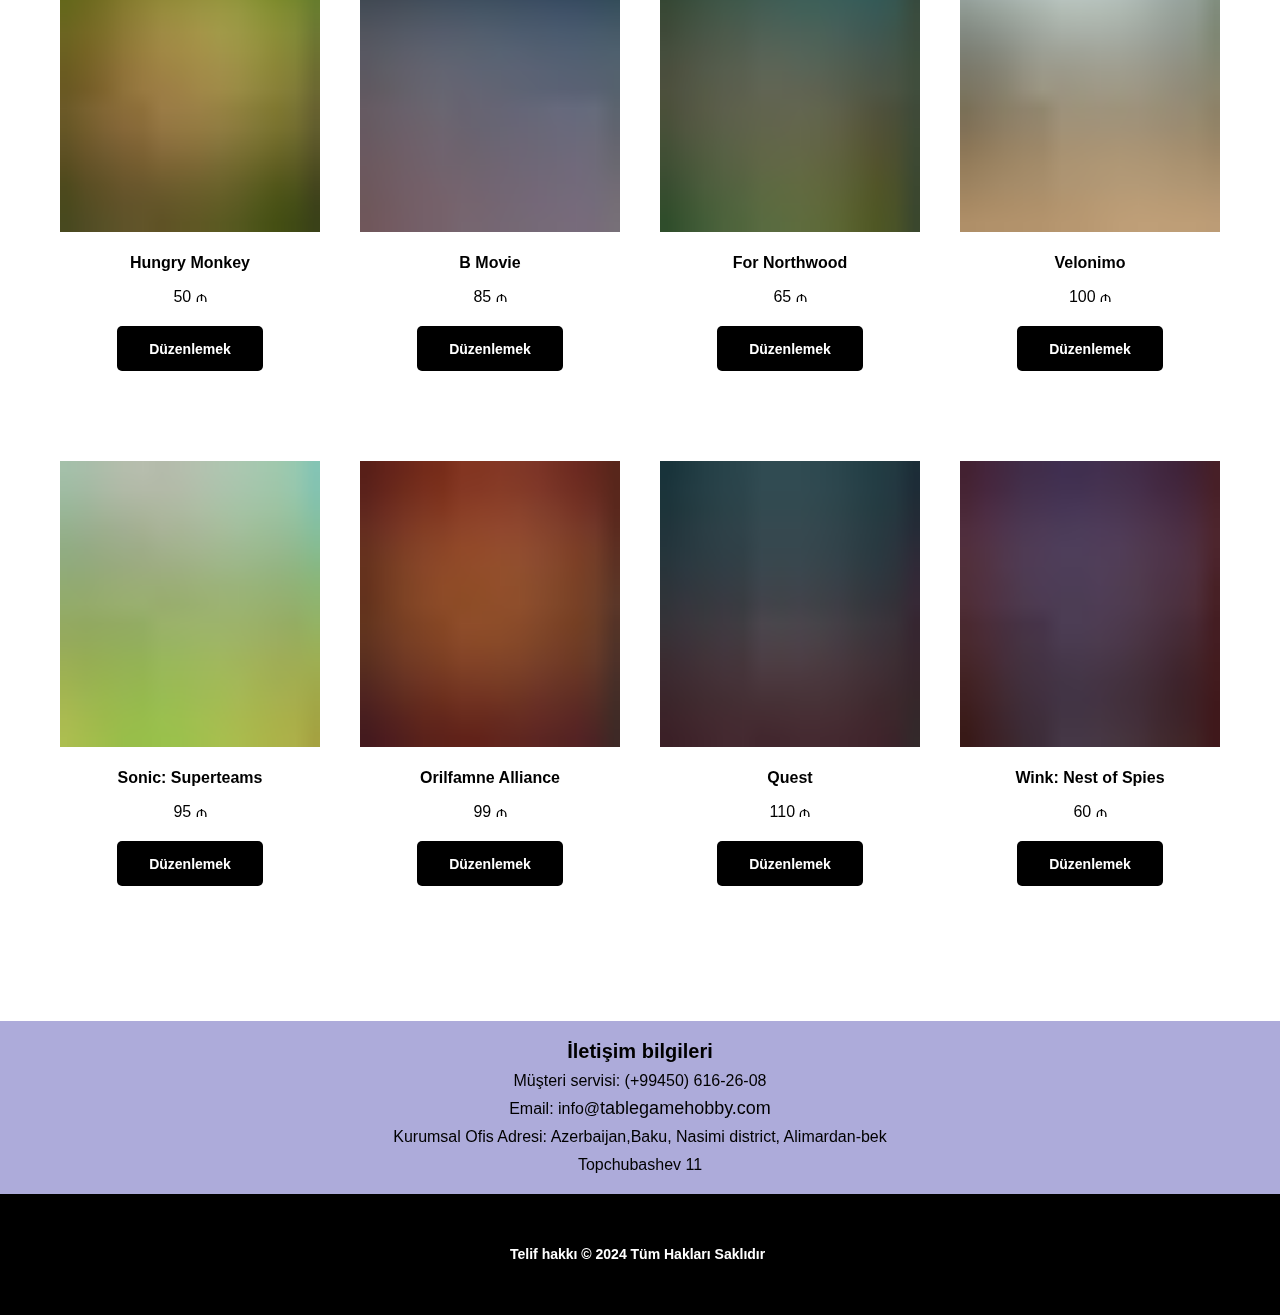
==== commit ba196aee: "wd" ====
--- a/index.html
+++ b/index.html
@@ -230,19 +230,19 @@
     </div>
     <div id="rec834736273" class="r t-rec" style=" " data-animationappear="off" data-record-type="14"> <!-- cover -->
         <div class="t-cover" id="recorddiv834736273" bgimgfield="img"
-             style="height:80vh;background-image:url('images/tild3962-6431-4430-b439-336165363636__-__resize__20x__designer_47.jpeg');">
+             style="height:100vh;background-image:url('images/tild3962-6431-4430-b439-336165363636__-__resize__20x__designer_47.jpeg');">
             <div class="t-cover__carrier" id="coverCarry834736273" data-content-cover-id="834736273"
                  data-content-cover-bg="images/tild3962-6431-4430-b439-336165363636__designer_47.jpeg"
-                 data-display-changed="true" data-content-cover-height="80vh" data-content-cover-parallax=""
-                 data-content-use-image-for-mobile-cover="" style="height:80vh;background-attachment:scroll;opacity: 1!important; "
+                 data-display-changed="true" data-content-cover-height="100vh" data-content-cover-parallax=""
+                 data-content-use-image-for-mobile-cover="" style="height:100vh;background-attachment:scroll;opacity: 1!important; "
                  itemscope itemtype="http://schema.org/ImageObject">
                 <meta itemprop="image" content="images/tild3962-6431-4430-b439-336165363636__designer_47.jpeg">
             </div>
             <div class="t-cover__filter"
-                 style="height:80vh;background-image: -moz-linear-gradient(top, rgba(0,0,0,0.70), rgba(0,0,0,0.70));background-image: -webkit-linear-gradient(top, rgba(0,0,0,0.70), rgba(0,0,0,0.70));background-image: -o-linear-gradient(top, rgba(0,0,0,0.70), rgba(0,0,0,0.70));background-image: -ms-linear-gradient(top, rgba(0,0,0,0.70), rgba(0,0,0,0.70));background-image: linear-gradient(top, rgba(0,0,0,0.70), rgba(0,0,0,0.70));filter: progid:DXImageTransform.Microsoft.gradient(startColorStr='#4c000000', endColorstr='#4c000000');"></div>
+                 style="height:100vh;background-image: -moz-linear-gradient(top, rgba(0,0,0,0.70), rgba(0,0,0,0.70));background-image: -webkit-linear-gradient(top, rgba(0,0,0,0.70), rgba(0,0,0,0.70));background-image: -o-linear-gradient(top, rgba(0,0,0,0.70), rgba(0,0,0,0.70));background-image: -ms-linear-gradient(top, rgba(0,0,0,0.70), rgba(0,0,0,0.70));background-image: linear-gradient(top, rgba(0,0,0,0.70), rgba(0,0,0,0.70));filter: progid:DXImageTransform.Microsoft.gradient(startColorStr='#4c000000', endColorstr='#4c000000');"></div>
             <div class="t-container">
                 <div class="t-col t-col_12 ">
-                    <div class="t-cover__wrapper t-valign_middle" style="height:80vh">
+                    <div class="t-cover__wrapper t-valign_middle" style="height:100vh">
                         <div class="t102 t-align_center" data-hook-content="covercontent">
                             <div class="t102__title t-title" field="title">
                                 <div style="font-size: 52px;" data-customstyle="yes">TableTop World: Eğlencenin ve
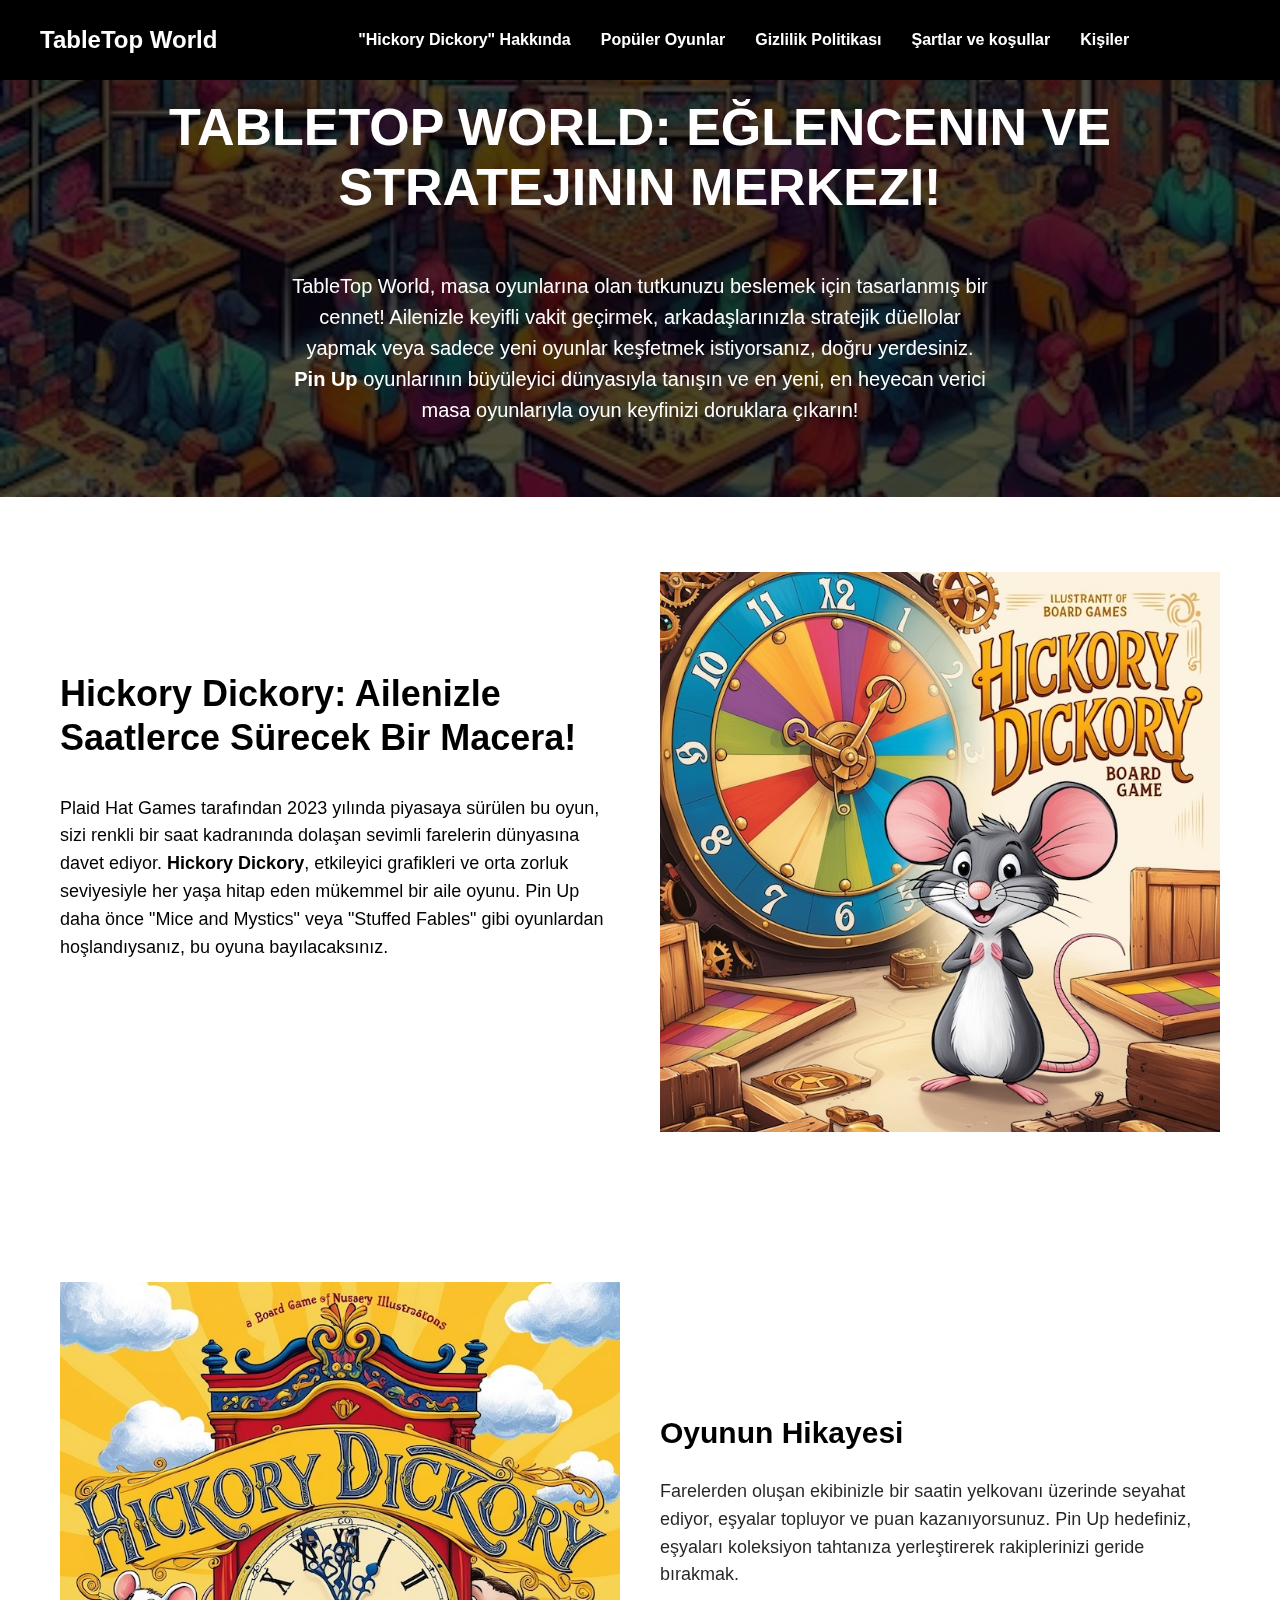
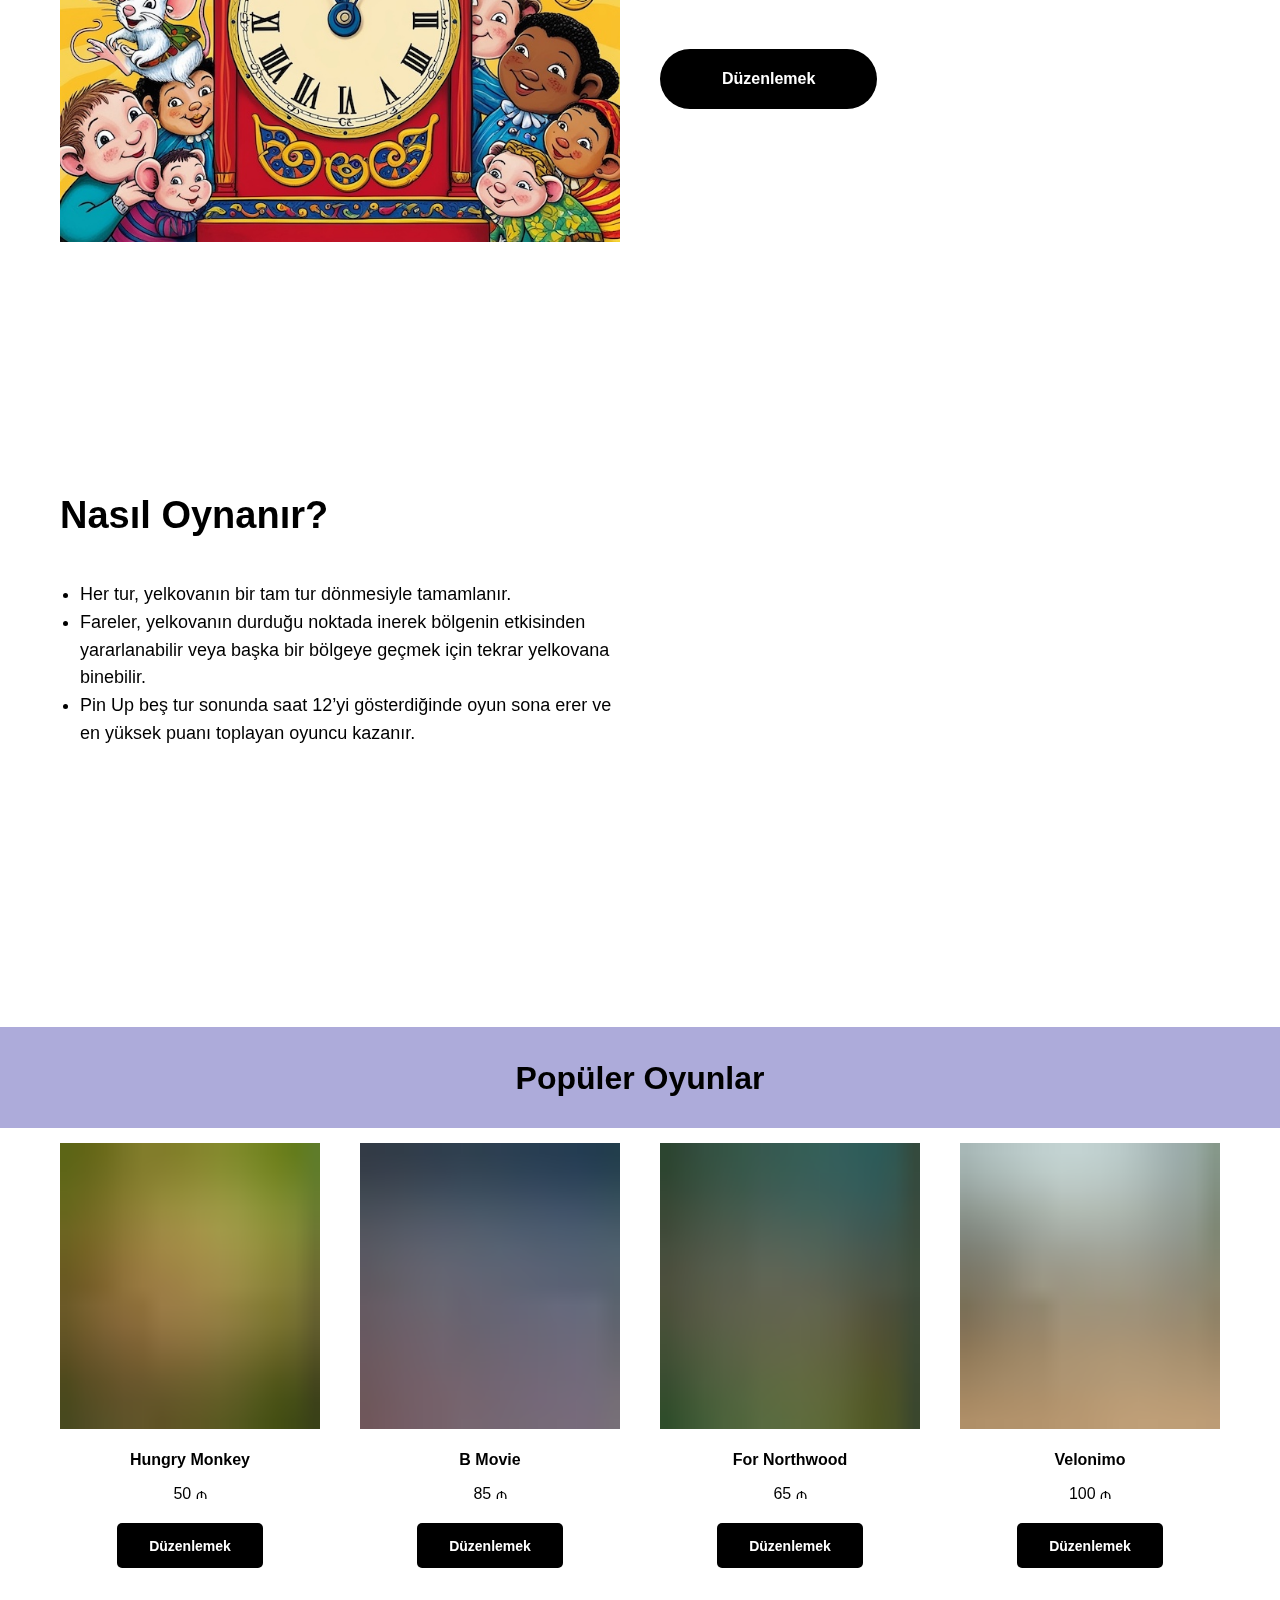
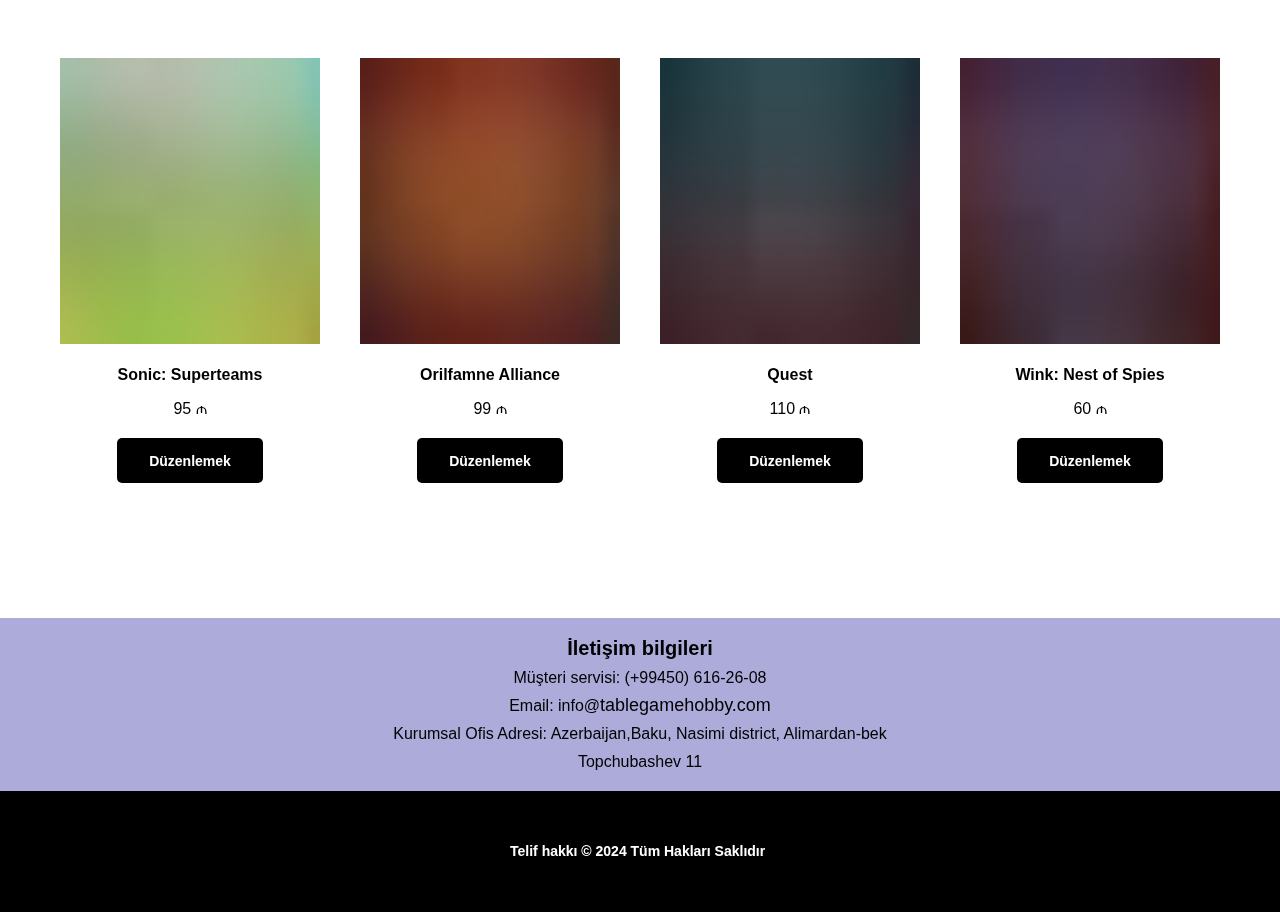
==== commit 6e416f91: "wd" ====
--- a/index.html
+++ b/index.html
@@ -230,19 +230,19 @@
     </div>
     <div id="rec834736273" class="r t-rec" style=" " data-animationappear="off" data-record-type="14"> <!-- cover -->
         <div class="t-cover" id="recorddiv834736273" bgimgfield="img"
-             style="height:100vh;background-image:url('images/tild3962-6431-4430-b439-336165363636__-__resize__20x__designer_47.jpeg');">
+             style="height:50vh;background-image:url('images/tild3962-6431-4430-b439-336165363636__-__resize__20x__designer_47.jpeg');">
             <div class="t-cover__carrier" id="coverCarry834736273" data-content-cover-id="834736273"
                  data-content-cover-bg="images/tild3962-6431-4430-b439-336165363636__designer_47.jpeg"
-                 data-display-changed="true" data-content-cover-height="100vh" data-content-cover-parallax=""
+                 data-display-changed="true" data-content-cover-height="50vh" data-content-cover-parallax=""
                  data-content-use-image-for-mobile-cover="" style="height:100vh;background-attachment:scroll;opacity: 1!important; "
                  itemscope itemtype="http://schema.org/ImageObject">
                 <meta itemprop="image" content="images/tild3962-6431-4430-b439-336165363636__designer_47.jpeg">
             </div>
             <div class="t-cover__filter"
-                 style="height:100vh;background-image: -moz-linear-gradient(top, rgba(0,0,0,0.70), rgba(0,0,0,0.70));background-image: -webkit-linear-gradient(top, rgba(0,0,0,0.70), rgba(0,0,0,0.70));background-image: -o-linear-gradient(top, rgba(0,0,0,0.70), rgba(0,0,0,0.70));background-image: -ms-linear-gradient(top, rgba(0,0,0,0.70), rgba(0,0,0,0.70));background-image: linear-gradient(top, rgba(0,0,0,0.70), rgba(0,0,0,0.70));filter: progid:DXImageTransform.Microsoft.gradient(startColorStr='#4c000000', endColorstr='#4c000000');"></div>
+                 style="height:50vh;background-image: -moz-linear-gradient(top, rgba(0,0,0,0.70), rgba(0,0,0,0.70));background-image: -webkit-linear-gradient(top, rgba(0,0,0,0.70), rgba(0,0,0,0.70));background-image: -o-linear-gradient(top, rgba(0,0,0,0.70), rgba(0,0,0,0.70));background-image: -ms-linear-gradient(top, rgba(0,0,0,0.70), rgba(0,0,0,0.70));background-image: linear-gradient(top, rgba(0,0,0,0.70), rgba(0,0,0,0.70));filter: progid:DXImageTransform.Microsoft.gradient(startColorStr='#4c000000', endColorstr='#4c000000');"></div>
             <div class="t-container">
                 <div class="t-col t-col_12 ">
-                    <div class="t-cover__wrapper t-valign_middle" style="height:100vh">
+                    <div class="t-cover__wrapper t-valign_middle" style="height:50vh">
                         <div class="t102 t-align_center" data-hook-content="covercontent">
                             <div class="t102__title t-title" field="title">
                                 <div style="font-size: 52px;" data-customstyle="yes">TableTop World: Eğlencenin ve
